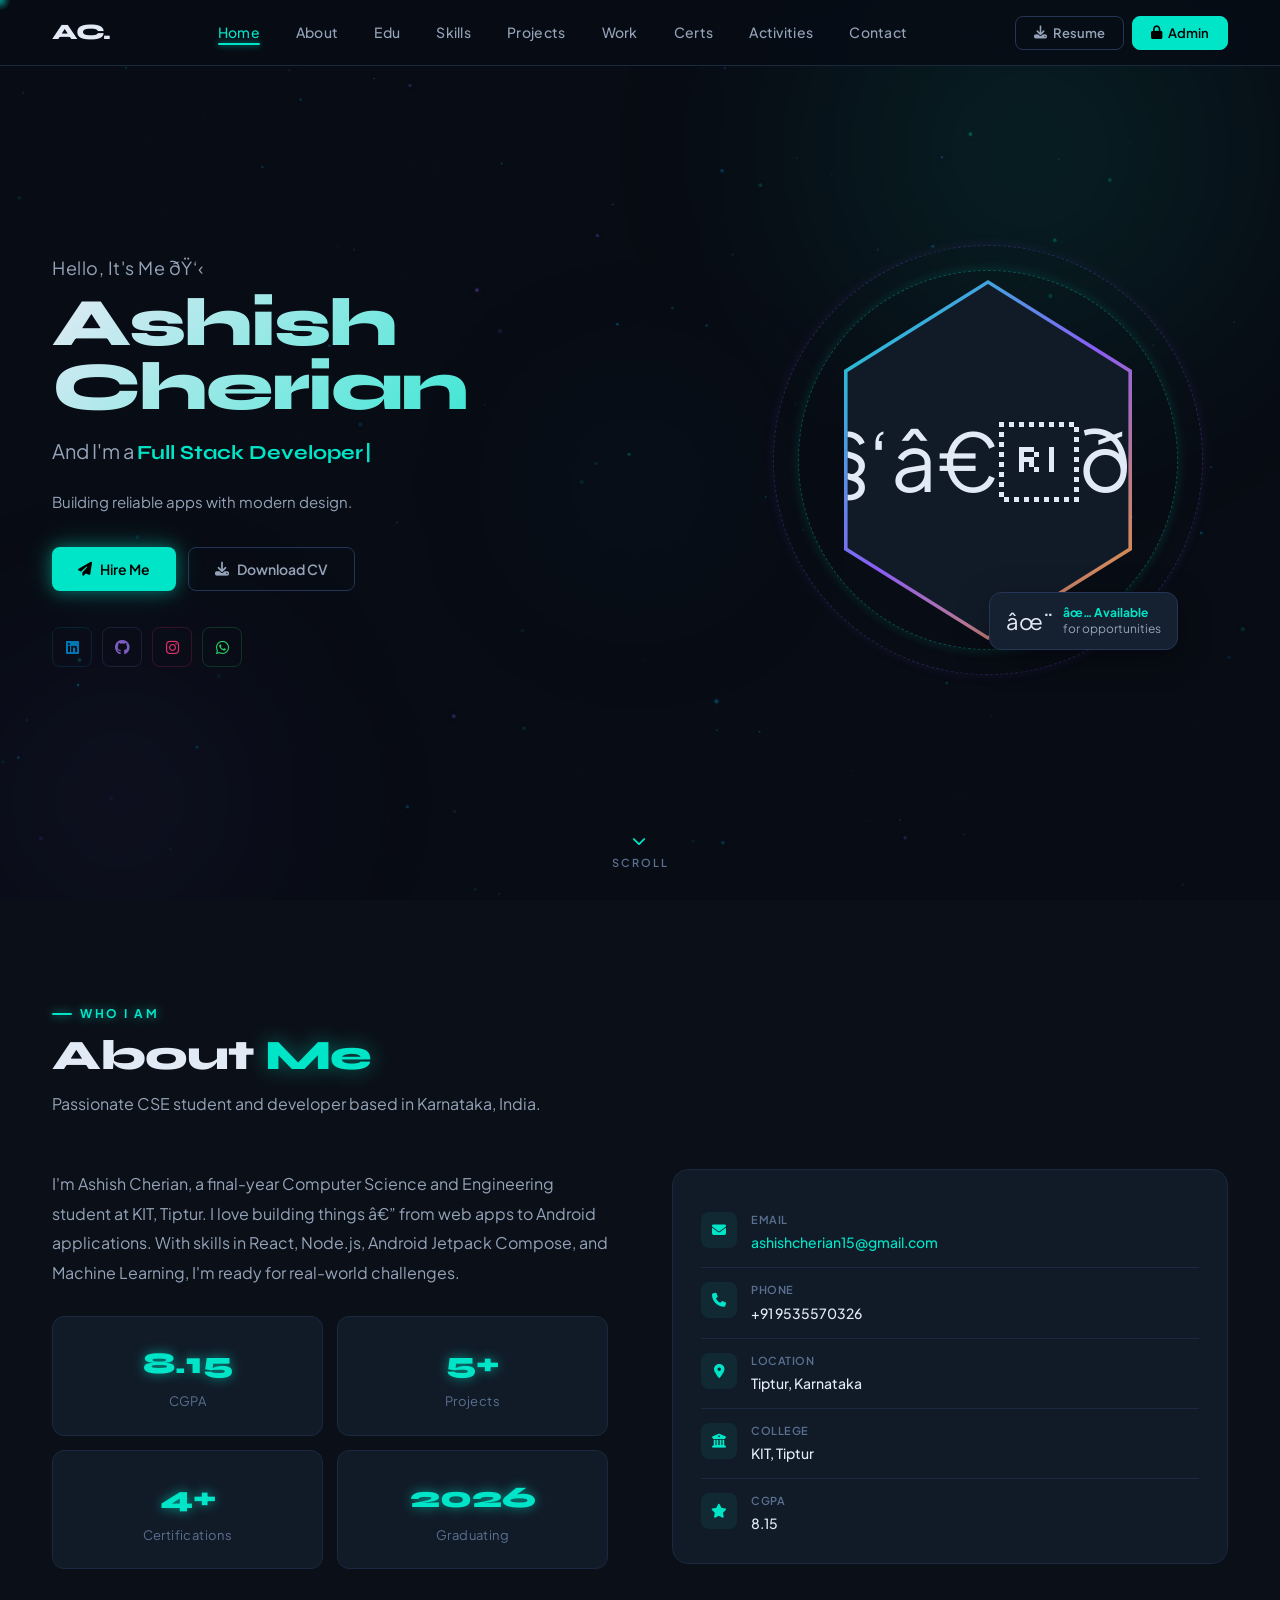
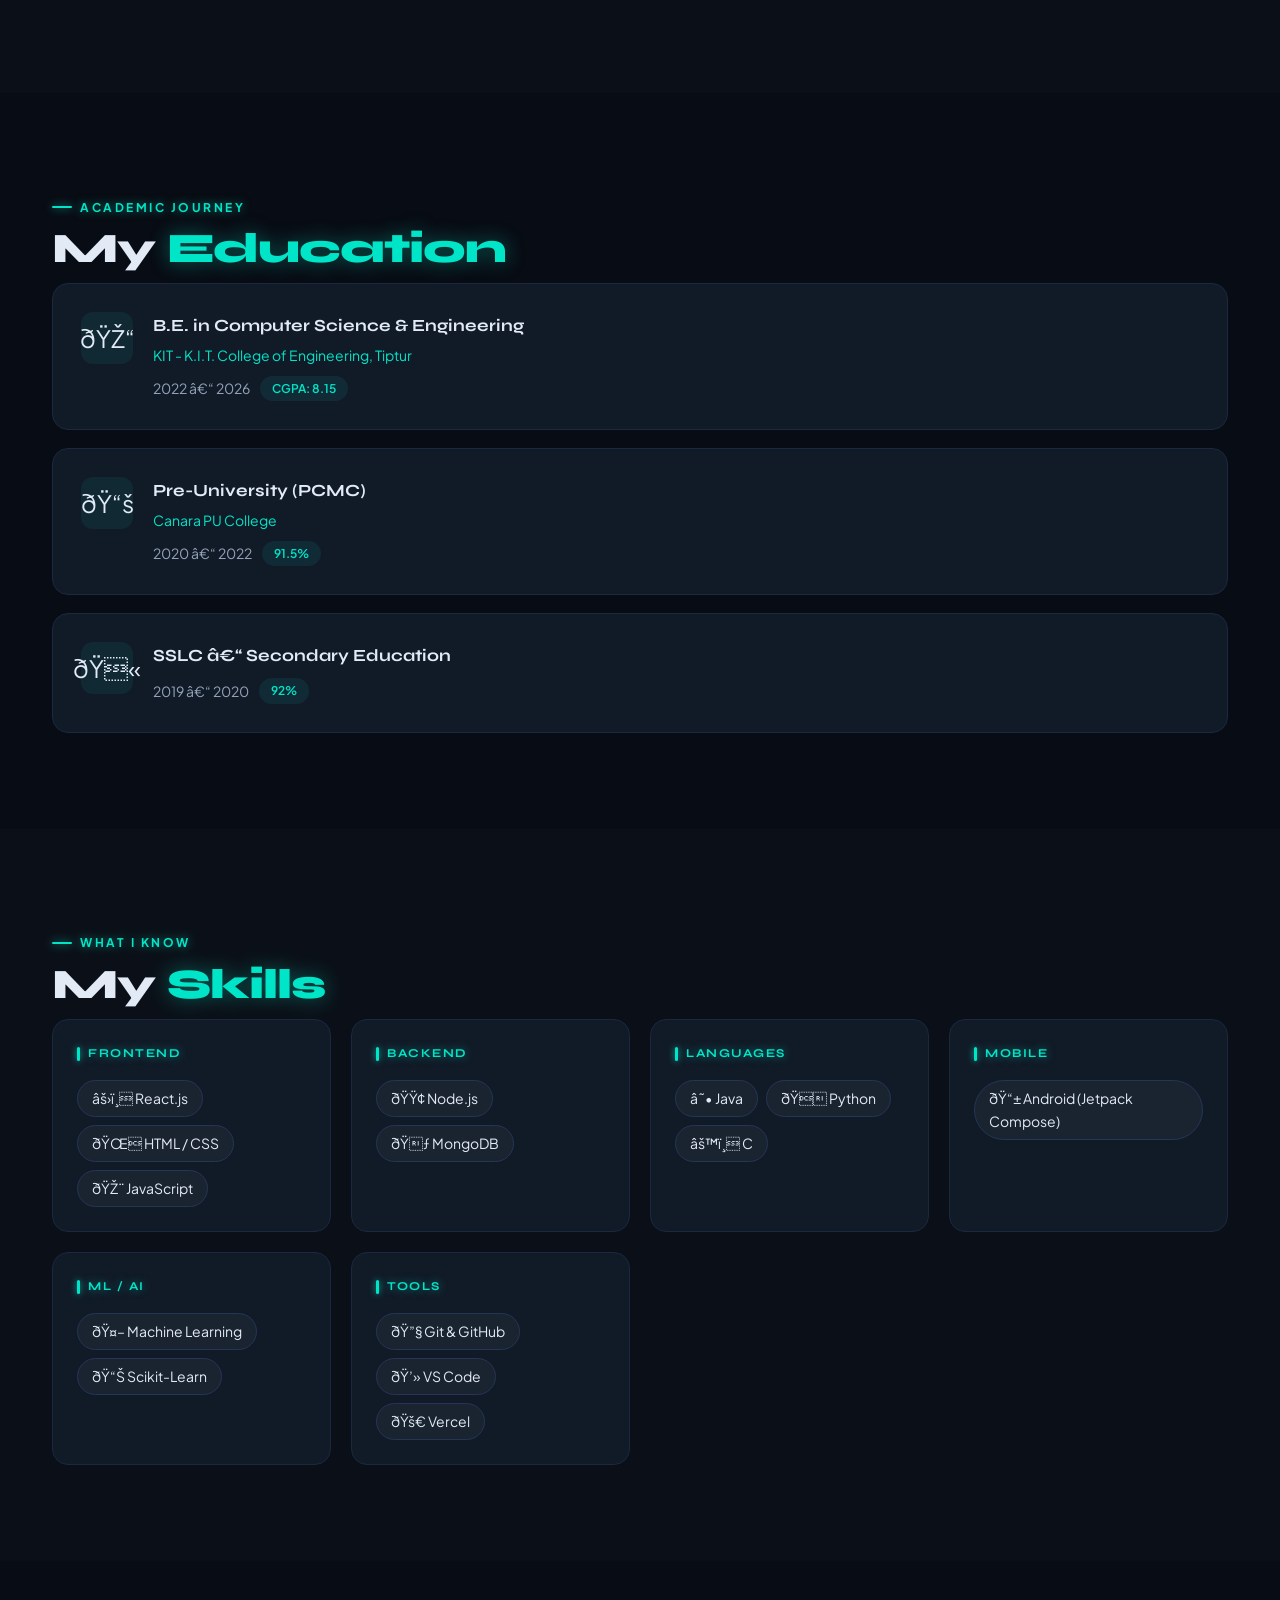
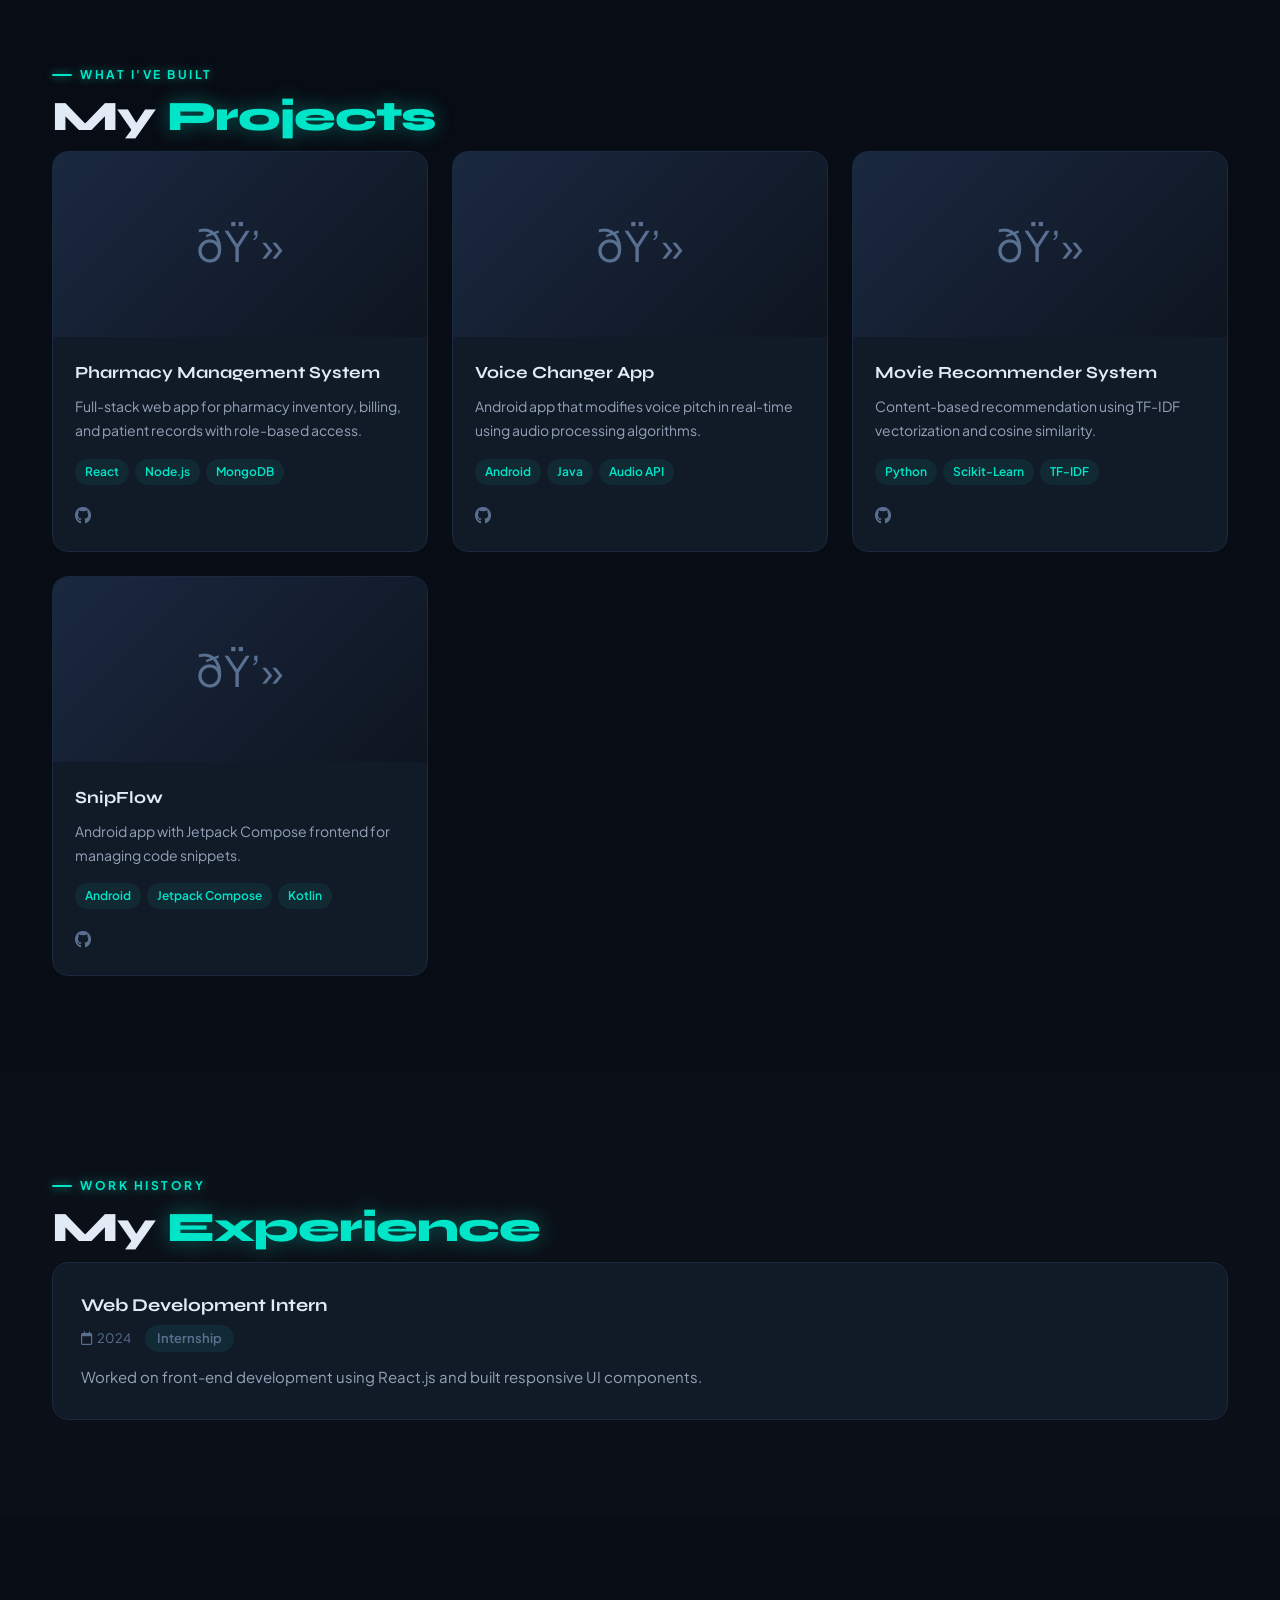
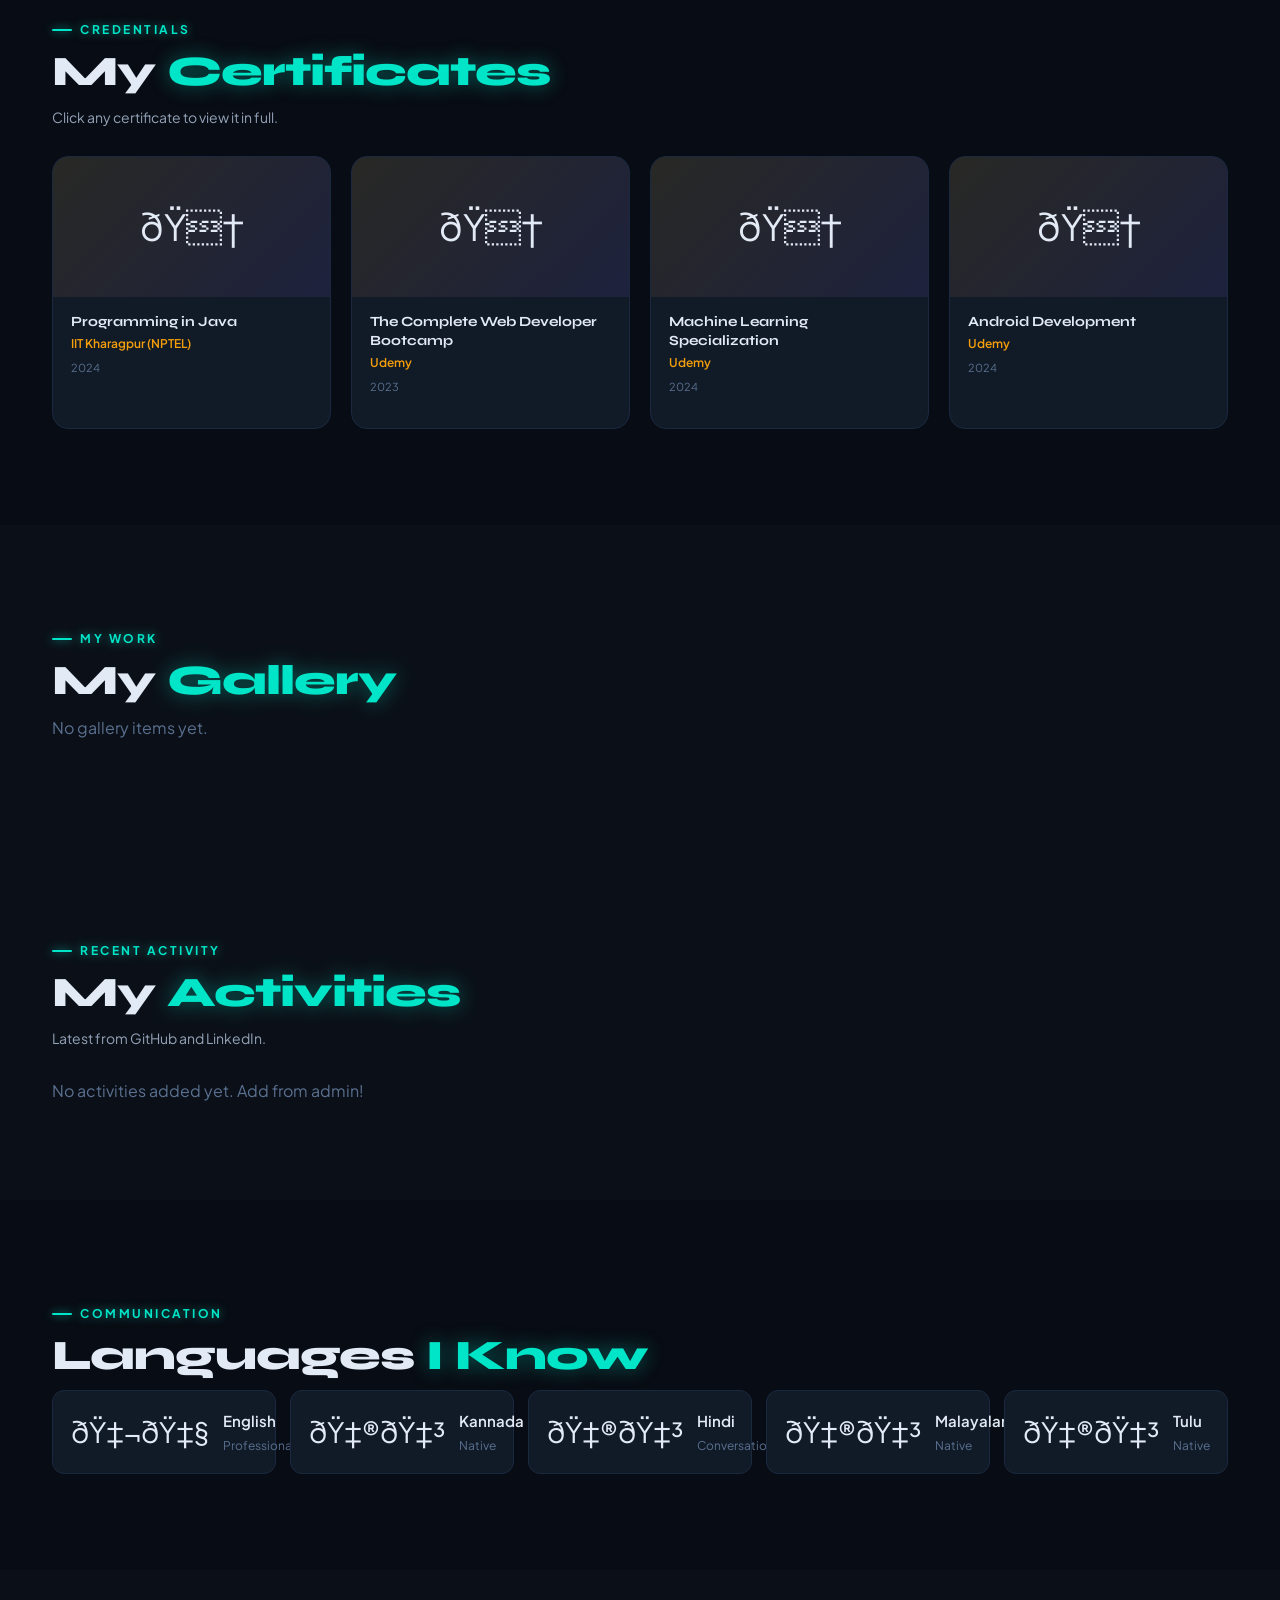
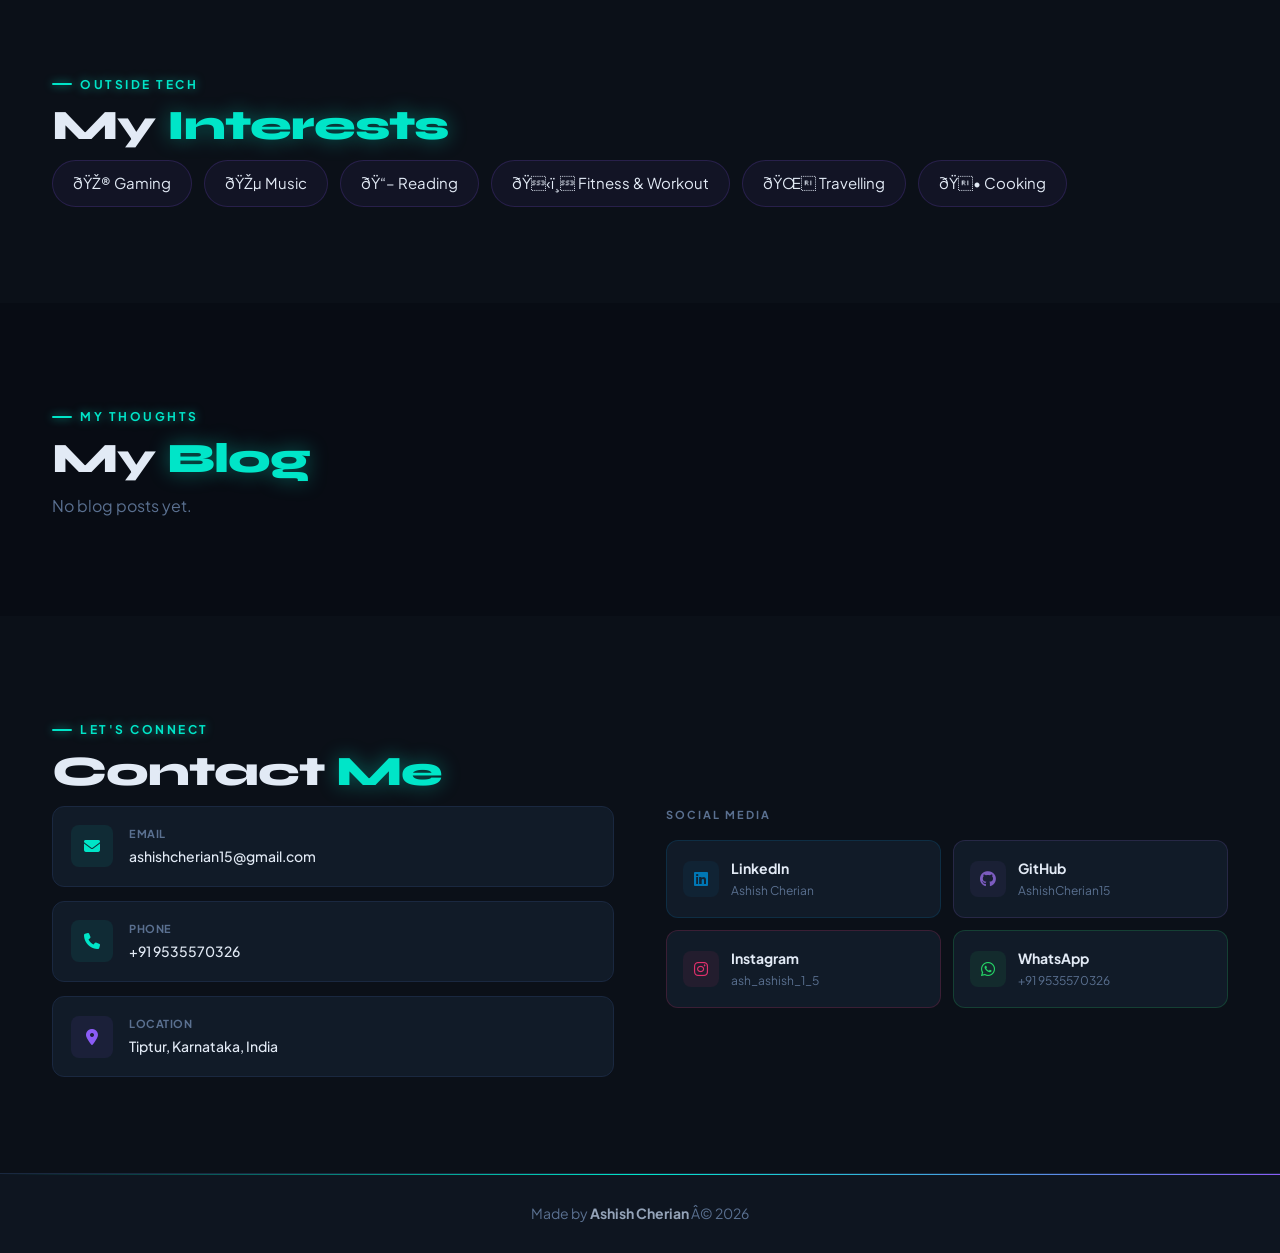
==== index.html @ aa202d2c "Phase 5: SEO meta tags, favicon, preconnect, animation fix, email fix, HTML tail cleanup" ====
﻿<!DOCTYPE html>
<html lang="en">
<head>
<meta charset="UTF-8">
<meta name="viewport" content="width=device-width, initial-scale=1.0">
<meta name="description" content="Ashish Cherian — Full Stack Developer &amp; CSE student at KIT Tiptur. Portfolio of projects in React, Node.js, Android and Machine Learning.">
<meta name="keywords" content="Ashish Cherian, Full Stack Developer, Android Developer, React, Node.js, Portfolio, KIT Tiptur">
<meta name="author" content="Ashish Cherian">
<meta name="robots" content="index, follow">
<meta property="og:type" content="website">
<meta property="og:title" content="Ashish Cherian | Full Stack Developer Portfolio">
<meta property="og:description" content="Full Stack Developer &amp; CSE student. Projects in React, Node.js, Android and Machine Learning.">
<meta name="twitter:card" content="summary">
<meta name="twitter:title" content="Ashish Cherian | Portfolio">
<meta name="twitter:description" content="Full Stack Developer &amp; CSE student. React, Node.js, Android and ML projects.">
<link rel="icon" href="data:image/svg+xml,%3Csvg xmlns='http://www.w3.org/2000/svg' viewBox='0 0 100 100'%3E%3Crect width='100' height='100' rx='12' fill='%23080c14'/%3E%3Ctext x='50' y='72' font-family='Arial' font-size='56' font-weight='bold' fill='%2300e5c8' text-anchor='middle'%3EAC%3C/text%3E%3C/svg%3E">
<title id="pageTitle">Ashish Cherian | Portfolio</title>
<link rel="preconnect" href="https://fonts.googleapis.com">
<link rel="preconnect" href="https://fonts.gstatic.com" crossorigin>
<link href="https://fonts.googleapis.com/css2?family=Syne:wght@400;500;600;700;800&family=Plus+Jakarta+Sans:ital,wght@0,300;0,400;0,500;0,600;1,400&display=swap" rel="stylesheet">
<link rel="stylesheet" href="https://cdnjs.cloudflare.com/ajax/libs/font-awesome/6.5.0/css/all.min.css">
<!-- Supabase SDK -->
<script src="https://cdn.jsdelivr.net/npm/@supabase/supabase-js@2"></script>
<script>
const _supa = supabase.createClient(
  'https://gbqlhekzznyjlgedqzfq.supabase.co',
  'sb_publishable_vDnEkPaRcIF7FZ1nW0l8Iw_L2k1vF0C'
);
const BUCKET = 'portfolio';
async function supaUpload(path, file){
  const { error } = await _supa.storage.from(BUCKET).upload(path, file, {upsert:true});
  if(error) throw new Error(error.message);
  const { data, error: signErr } = await _supa.storage.from(BUCKET).createSignedUrl(path, 60*60*24*365);
  if(signErr) throw new Error(signErr.message);
  return data.signedUrl;
}
</script>
<link rel="stylesheet" href="assets/css/styles.css">
</head>
<body>

<!-- NEON CANVAS -->
<canvas id="neonCanvas"></canvas>
<!-- CURSOR GLOW -->
<div id="cursorGlow"></div>

<!-- MAINTENANCE SCREEN -->
<div id="maintenanceScreen">
  <div class="maint-logo" id="maintLogo">AC.</div>
  <div class="maint-icon">âš™ï¸</div>
  <div class="maint-title">Under Maintenance</div>
  <p class="maint-msg" id="maintMsg">I'm currently updating my portfolio with new projects and improvements. I'll be back shortly!</p>
  <button class="nav-btn primary" onclick="showLogin()" style="margin: 8px 0 12px;"><i class="fas fa-lock"></i> Admin Login</button>
  <p class="maint-contact">Questions? <a href="mailto:ashishcherian15@gmail.com">ashishcherian15@gmail.com</a></p>
</div>

<!-- TOAST -->
<div id="toast"><i class="fas fa-check-circle" id="toastIco"></i><span id="toastTxt">Saved!</span></div>

<!-- LIGHTBOX -->
<div id="lightbox">
  <div class="lb-inner">
    <button class="lb-close" onclick="closeLB()"><i class="fas fa-times"></i></button>
    <img id="lightboxImg" src="" alt="">
    <video id="lightboxVideo" controls style="display:none"></video>
    <iframe id="lightboxPdf" src="" sandbox="allow-scripts allow-same-origin" style="display:none"></iframe>
  </div>
</div>

<!-- NAVBAR -->
<nav id="nav">
  <a class="nav-brand" href="#"><span id="navBrand">AC</span><span>.</span></a>
  <ul class="nav-links" id="navLinks"></ul>
  <div class="nav-actions">
    <button class="nav-btn" onclick="downloadResume()"><i class="fas fa-download"></i> <span>Resume</span></button>
    <button class="nav-btn primary" onclick="showLogin()"><i class="fas fa-lock"></i> <span>Admin</span></button>
    <div class="hamburger" id="hamburger" onclick="toggleMobileNav()">
      <span></span><span></span><span></span>
    </div>
  </div>
</nav>

<!-- â•â•â•â•â•â•â•â•â•â• PUBLIC VIEW â•â•â•â•â•â•â•â•â•â• -->
<div id="pubView">

<!-- HERO -->
<section id="hero">
  <div class="hero-bg-glow hbg1"></div>
  <div class="hero-bg-glow hbg2"></div>
  <div class="hero-bg-glow hbg3"></div>
  <div class="hero-inner">
    <div class="hero-left reveal">
      <p class="hero-greeting" id="heroGreeting">Hello, It's Me <span>ðŸ‘‹</span></p>
      <h1 class="hero-name" id="heroName">Ashish Cherian</h1>
      <p class="hero-role-line">And I'm a <strong id="heroRole" class="typing-cursor">Full Stack Developer</strong></p>
      <p class="hero-tagline" id="heroTagline">Building reliable apps with modern design. Passionate about clean code, great UI, and solving real-world problems.</p>
      <div class="hero-btns">
        <button class="btn btn-cyan" id="heroBtnPrimary" onclick="scrollTo2('contact')"><i class="fas fa-paper-plane"></i> Hire Me</button>
        <button class="btn btn-ghost" id="heroBtnSecondary" onclick="downloadResume()"><i class="fas fa-download"></i> Download CV</button>
      </div>
      <div class="hero-socials" id="heroSocials"></div>
    </div>
    <div class="hero-right reveal reveal-delay-2">
      <div class="hex-wrap">
        <div class="hex-ring2"></div>
        <div class="hex-ring1"></div>
        <div class="hex-outer">
          <div class="hex-inner" id="heroAv">
            <span class="hex-default">ðŸ§‘â€ðŸ’»</span>
          </div>
        </div>
        <button class="hex-edit-btn" id="hexEditBtn" onclick="document.getElementById('avInputHero').click()" title="Change profile photo">
          <i class="fas fa-camera"></i>
        </button>
        <div class="hex-badge">
          <span class="hex-badge-icon">âœ¨</span>
          <div class="hex-badge-text"><strong id="heroBadge">Available</strong><span>for opportunities</span></div>
        </div>
      </div>
    </div>
  </div>
  <div style="position:absolute;bottom:28px;left:50%;transform:translateX(-50%);display:flex;flex-direction:column;align-items:center;gap:6px;color:var(--text3);font-size:11px;letter-spacing:2px;font-weight:600;animation:bob 2s ease-in-out infinite">
    <i class="fas fa-chevron-down" style="color:var(--cyan);font-size:14px"></i>SCROLL
  </div>
</section>
<!-- ABOUT -->
<section id="about">
  <div class="wrap">
    <div class="sec-eyebrow">Who I Am</div>
    <h2 class="sec-title">About <em>Me</em></h2>
    <p class="sec-subtitle" id="aboutSub">Passionate CSE student and developer based in Karnataka, India.</p>
    <div class="about-grid reveal">
      <div>
        <p class="about-bio" id="aboutBio">I'm Ashish Cherian, a final-year Computer Science and Engineering student at KIT, Tiptur. I love building things â€” from web apps to Android applications â€” and I'm constantly learning new technologies.</p>
        <div class="about-stats">
          <div class="stat-box"><div class="stat-n" id="stCGPA">8.15</div><div class="stat-l">CGPA</div></div>
          <div class="stat-box"><div class="stat-n" id="stProj">5+</div><div class="stat-l">Projects</div></div>
          <div class="stat-box"><div class="stat-n" id="stCert">4+</div><div class="stat-l">Certifications</div></div>
          <div class="stat-box"><div class="stat-n" id="stYear">2026</div><div class="stat-l">Graduating</div></div>
        </div>
      </div>
      <div class="about-detail-card" id="aboutCard"></div>
    </div>
  </div>
</section>

<!-- EDUCATION -->
<section id="education">
  <div class="wrap reveal">
    <div class="sec-eyebrow">Academic Journey</div>
    <h2 class="sec-title">My <em>Education</em></h2>
    <div class="edu-list" id="eduList"></div>
  </div>
</section>

<!-- SKILLS -->
<section id="skills">
  <div class="wrap reveal">
    <div class="sec-eyebrow">What I Know</div>
    <h2 class="sec-title">My <em>Skills</em></h2>
    <div class="skills-grid" id="skillsGrid"></div>
  </div>
</section>

<!-- PROJECTS -->
<section id="projects">
  <div class="wrap reveal">
    <div class="sec-eyebrow">What I've Built</div>
    <h2 class="sec-title">My <em>Projects</em></h2>
    <div class="proj-grid" id="projGrid"></div>
  </div>
</section>

<!-- EXPERIENCE -->
<section id="experience">
  <div class="wrap reveal">
    <div class="sec-eyebrow">Work History</div>
    <h2 class="sec-title">My <em>Experience</em></h2>
    <div class="exp-list" id="expList"></div>
  </div>
</section>

<!-- CERTIFICATES â€” FIXED -->
<section id="certificates">
  <div class="wrap reveal">
    <div class="sec-eyebrow">Credentials</div>
    <h2 class="sec-title">My <em>Certificates</em></h2>
    <p class="sec-hint">Click any certificate to view it in full.</p>
    <div class="cert-grid" id="certGrid"></div>
  </div>
</section>

<!-- GALLERY -->
<section id="gallery">
  <div class="wrap reveal">
    <div class="sec-eyebrow">My Work</div>
    <h2 class="sec-title">My <em>Gallery</em></h2>
    <div class="gallery-grid" id="galGrid"></div>
  </div>
</section>

<!-- ACTIVITIES â€” FIXED -->
<section id="activities">
  <div class="wrap reveal">
    <div class="sec-eyebrow">Recent Activity</div>
    <h2 class="sec-title">My <em>Activities</em></h2>
    <p class="sec-hint">Latest from GitHub and LinkedIn.</p>
    <div id="ghContribWrap" class="gh-contrib-wrap" style="display:none">
      <div class="gh-contrib-title"><i class="fab fa-github" style="color:var(--purple)"></i> GitHub Contribution Graph</div>
      <img id="ghContribImg" src="" alt="GitHub contributions" style="width:100%;border-radius:8px">
    </div>
    <div class="act-grid" id="actGrid"></div>
  </div>
</section>

<!-- LANGUAGES -->
<section id="languages">
  <div class="wrap reveal">
    <div class="sec-eyebrow">Communication</div>
    <h2 class="sec-title">Languages <em>I Know</em></h2>
    <div class="lang-grid" id="langGrid"></div>
  </div>
</section>

<!-- HOBBIES -->
<section id="hobbies" style="background:var(--bg2)">
  <div class="wrap reveal">
    <div class="sec-eyebrow">Outside Tech</div>
    <h2 class="sec-title">My <em>Interests</em></h2>
    <div class="hobby-wrap" id="hobbyWrap"></div>
  </div>
</section>

<!-- BLOG -->
<section id="blog">
  <div class="wrap reveal">
    <div class="sec-eyebrow">My Thoughts</div>
    <h2 class="sec-title">My <em>Blog</em></h2>
    <div class="blog-grid" id="blogGrid"></div>
  </div>
</section>

<!-- CONTACT -->
<section id="contact" style="background:var(--bg2)">
  <div class="wrap reveal">
    <div class="sec-eyebrow">Let's Connect</div>
    <h2 class="sec-title">Contact <em>Me</em></h2>
    <div class="contact-grid">
      <div class="contact-cards" id="contactCards"></div>
      <div>
        <p style="color:var(--text3);font-size:11px;font-weight:700;letter-spacing:2px;text-transform:uppercase;margin-bottom:16px">SOCIAL MEDIA</p>
        <div class="soc-grid" id="socGrid"></div>
      </div>
    </div>
  </div>
</section>

<footer>
  <div class="foot-inner">
    <p class="foot-text">Made by <strong>Ashish Cherian</strong> Â© 2026</p>
  </div>
</footer>
</div><!-- /pubView -->

<!-- â•â•â•â•â•â•â•â•â•â• LOGIN â•â•â•â•â•â•â•â•â•â• -->
<div id="loginScreen">
  <div class="login-box">
    <div class="login-logo">ðŸ” Admin Login</div>
    <p class="login-sub">Enter your admin credentials</p>
    <input class="lf" type="email" id="lEmail" placeholder="your@email.com" autocomplete="new-password">
    <input class="lf" type="password" id="lPass" placeholder="Password" autocomplete="new-password">
    <button class="login-btn" id="loginBtn" onclick="doLogin()"><i class="fas fa-sign-in-alt"></i> Sign In</button>
    <button class="login-cancel" onclick="hideLogin()"><i class="fas fa-arrow-left"></i> Back to Portfolio</button>
    <p class="login-err" id="loginErr">âŒ Wrong credentials. Please try again.</p>
  </div>
</div>

<!-- â•â•â•â•â•â•â•â•â•â• ADMIN PANEL â•â•â•â•â•â•â•â•â•â• -->
<div id="adminPanel">
  <div class="adm-topbar">
    <div class="adm-brand">âš™ï¸ Admin Dashboard</div>
    <div class="adm-tbbtns">
      <div class="sync-indicator" id="syncInd"><div class="sync-dot" id="syncDot"></div><span id="syncTxt">Not synced</span></div>
      <button class="adm-btn sync-gh" onclick="syncGH()"><i class="fas fa-cloud-upload-alt"></i> <span>Sync GitHub</span></button>
      <button class="adm-btn preview" onclick="goPreview()"><i class="fas fa-eye"></i> <span>Preview</span></button>
      <button class="adm-btn logout" onclick="doLogout()"><i class="fas fa-sign-out-alt"></i> <span>Logout</span></button>
    </div>
  </div>
  <div class="adm-layout">
    <div class="adm-sidebar" id="admSidebar">
      <div class="sb-grp">
        <div class="sb-grp-label">Profile</div>
        <button class="sb-link active" onclick="showTab('profile',this)"><i class="fas fa-user"></i> Profile</button>
      </div>
      <div class="sb-grp">
        <div class="sb-grp-label">Content</div>
        <button class="sb-link" onclick="showTab('education',this)"><i class="fas fa-graduation-cap"></i> Education</button>
        <button class="sb-link" onclick="showTab('skills',this)"><i class="fas fa-code"></i> Skills</button>
        <button class="sb-link" onclick="showTab('projects',this)"><i class="fas fa-rocket"></i> Projects</button>
        <button class="sb-link" onclick="showTab('experience',this)"><i class="fas fa-briefcase"></i> Experience</button>
        <button class="sb-link" onclick="showTab('certificates',this)"><i class="fas fa-certificate"></i> Certificates</button>
        <button class="sb-link" onclick="showTab('gallery',this)"><i class="fas fa-images"></i> Gallery</button>
        <button class="sb-link" onclick="showTab('activities',this)"><i class="fas fa-bolt"></i> Activities</button>
        <button class="sb-link" onclick="showTab('languages',this)"><i class="fas fa-language"></i> Languages</button>
        <button class="sb-link" onclick="showTab('hobbies',this)"><i class="fas fa-heart"></i> Hobbies</button>
        <button class="sb-link" onclick="showTab('blog',this)"><i class="fas fa-pen"></i> Blog</button>
        <button class="sb-link" onclick="showTab('contact',this)"><i class="fas fa-address-book"></i> Contact</button>
        <button class="sb-link" onclick="showTab('social',this)"><i class="fas fa-share-alt"></i> Social</button>
      </div>
      <div class="sb-grp">
        <div class="sb-grp-label">Settings</div>
        <button class="sb-link" onclick="showTab('visibility',this)"><i class="fas fa-eye-slash"></i> Visibility</button>
        <button class="sb-link" onclick="showTab('resume',this)"><i class="fas fa-file-pdf"></i> Resume</button>
        <button class="sb-link" onclick="showTab('security',this)"><i class="fas fa-shield-alt"></i> Security</button>
        <button class="sb-link" onclick="showTab('maintenance',this)"><i class="fas fa-tools"></i> Maintenance</button>
        <button class="sb-link" onclick="showTab('github',this)"><i class="fab fa-github"></i> GitHub Sync</button>
      </div>
    </div>
    <div class="adm-main">

      <!-- â”€â”€ PROFILE â”€â”€ -->
      <div class="tab active" id="tab-profile">
        <div class="tab-hd">Profile & About</div>
        <div class="profile-grid">
          <div>
            <div class="av-admin-wrap" onclick="document.getElementById('avInput').click()" title="Click to change photo">
              <div class="av-admin-img" id="admAv"><span style="font-size:36px">ðŸ§‘â€ðŸ’»</span></div>
              <div class="av-admin-overlay"><i class="fas fa-camera"></i></div>
            </div>
            <input type="file" id="avInput" accept="image/*" style="display:none" onchange="uploadAv(this)">
            <p style="color:var(--text3);font-size:11px;margin-top:6px;text-align:center">Click to change photo</p>
          </div>
          <div>
            <div class="fr2">
              <div class="fg"><label class="fl">Full Name</label><input class="fi" id="pName" placeholder="Ashish Cherian"></div>
              <div class="fg"><label class="fl">Role / Title</label><input class="fi" id="pRole" placeholder="Full Stack Developer"></div>
            </div>
            <div class="fr2">
              <div class="fg"><label class="fl">CGPA</label><input class="fi" id="pCGPA"></div>
              <div class="fg"><label class="fl">Graduation Year</label><input class="fi" id="pYear"></div>
            </div>
          </div>
        </div>
        <div class="fg"><label class="fl">Tagline (short intro under name)</label><input class="fi" id="pTagline"></div>
        <div class="fg"><label class="fl">Hero Description</label><textarea class="ft" id="pDesc" rows="2"></textarea></div>

        <!-- â”€â”€ HERO SECTION EDITOR â”€â”€ -->
        <div style="background:var(--bg2);border:1px solid var(--bdr2);border-radius:var(--r2);padding:20px;margin-bottom:16px">
          <p style="font-family:var(--font-h);font-size:13px;font-weight:700;color:var(--cyan);letter-spacing:1.5px;text-transform:uppercase;margin-bottom:16px;display:flex;align-items:center;gap:8px"><i class="fas fa-home"></i> Hero Section Text</p>
          <div class="fg"><label class="fl">Greeting Line (e.g. Hello, It's Me ðŸ‘‹)</label><input class="fi" id="pGreeting" placeholder="Hello, It's Me ðŸ‘‹"></div>
          <div class="fg">
            <label class="fl">Typing Roles (comma separated â€” cycles automatically)</label>
            <input class="fi" id="pTypingRoles" placeholder="Full Stack Developer,Android Developer,ML Engineer">
            <p style="color:var(--text3);font-size:11px;margin-top:5px">ðŸ’¡ Each role animates as a typing effect. Separate with commas.</p>
          </div>
          <div class="fr2">
            <div class="fg"><label class="fl">Primary Button Text</label><input class="fi" id="pBtnPrimary" placeholder="Hire Me"></div>
            <div class="fg"><label class="fl">Secondary Button Text</label><input class="fi" id="pBtnSecondary" placeholder="Download CV"></div>
          </div>
        </div>
        <div class="fg"><label class="fl">About Bio (detailed)</label><textarea class="ft" id="pBio" rows="3"></textarea></div>
        <div class="fr2">
          <div class="fg"><label class="fl">Email</label><input class="fi" id="pEmail" type="email"></div>
          <div class="fg"><label class="fl">Phone</label><input class="fi" id="pPhone"></div>
        </div>
        <div class="fr2">
          <div class="fg"><label class="fl">Location</label><input class="fi" id="pLocation"></div>
          <div class="fg"><label class="fl">College / University</label><input class="fi" id="pCollege"></div>
        </div>
        <div class="fr2">
          <div class="fg"><label class="fl">Projects Count (e.g. 5+)</label><input class="fi" id="pProj"></div>
          <div class="fg"><label class="fl">Status Badge</label>
            <select class="fs" id="pStatus">
              <option value="Available">âœ… Available for Opportunities</option>
              <option value="Busy">ðŸ”´ Currently Busy</option>
              <option value="Open">ðŸŸ¡ Open to Networking</option>
            </select>
          </div>
        </div>
        <button class="btn-save" onclick="saveProfile()">ðŸ’¾ Save Profile</button>
        <button class="btn-save2" style="margin-left:10px" onclick="saveProfileAndApply()">âš¡ Save & Apply Live</button>
      </div>

      <!-- â”€â”€ EDUCATION â”€â”€ -->
      <div class="tab" id="tab-education">
        <div class="tab-hd">Education <button class="btn-add" onclick="openModal('education')"><i class="fas fa-plus"></i> Add</button></div>
        <div id="aEdu"></div>
      </div>

      <!-- â”€â”€ SKILLS â”€â”€ -->
      <div class="tab" id="tab-skills">
        <div class="tab-hd">Skills <button class="btn-add" onclick="openModal('skill')"><i class="fas fa-plus"></i> Add Skill</button></div>
        <div id="aSkills"></div>
      </div>

      <!-- â”€â”€ PROJECTS â”€â”€ -->
      <div class="tab" id="tab-projects">
        <div class="tab-hd">Projects <button class="btn-add" onclick="openModal('project')"><i class="fas fa-plus"></i> Add Project</button></div>
        <div id="aProjects"></div>
      </div>

      <!-- â”€â”€ EXPERIENCE â”€â”€ -->
      <div class="tab" id="tab-experience">
        <div class="tab-hd">Experience <button class="btn-add" onclick="openModal('experience')"><i class="fas fa-plus"></i> Add</button></div>
        <div id="aExp"></div>
      </div>

      <!-- â”€â”€ CERTIFICATES â”€â”€ -->
      <div class="tab" id="tab-certificates">
        <div class="tab-hd">Certificates <button class="btn-add" onclick="openModal('certificate')"><i class="fas fa-plus"></i> Add</button></div>
        <div id="aCerts"></div>
      </div>

      <!-- â”€â”€ GALLERY â”€â”€ -->
      <div class="tab" id="tab-gallery">
        <div class="tab-hd">Gallery <button class="btn-add" onclick="openModal('gallery')"><i class="fas fa-plus"></i> Add Item</button></div>
        <div id="aGallery"></div>
      </div>

      <!-- â”€â”€ ACTIVITIES â”€â”€ -->
      <div class="tab" id="tab-activities">
        <div class="tab-hd">Activities <button class="btn-add" onclick="openModal('activity')"><i class="fas fa-plus"></i> Add Activity</button></div>
        <div class="fg"><label class="fl">GitHub Username (for contribution graph)</label>
          <div style="display:flex;gap:10px"><input class="fi" id="ghUser2" placeholder="AshishCherian15"><button class="btn-save" style="white-space:nowrap" onclick="saveGHUser()">Save & Show</button></div>
        </div>
        <div id="aActs"></div>
      </div>

      <!-- â”€â”€ LANGUAGES â”€â”€ -->
      <div class="tab" id="tab-languages">
        <div class="tab-hd">Languages <button class="btn-add" onclick="openModal('language')"><i class="fas fa-plus"></i> Add</button></div>
        <div id="aLangs"></div>
      </div>

      <!-- â”€â”€ HOBBIES â”€â”€ -->
      <div class="tab" id="tab-hobbies">
        <div class="tab-hd">Hobbies <button class="btn-add" onclick="openModal('hobby')"><i class="fas fa-plus"></i> Add</button></div>
        <div id="aHobbies"></div>
      </div>

      <!-- â”€â”€ BLOG â”€â”€ -->
      <div class="tab" id="tab-blog">
        <div class="tab-hd">Blog Posts <button class="btn-add" onclick="openModal('blog')"><i class="fas fa-plus"></i> Add Post</button></div>
        <div id="aBlog"></div>
      </div>

      <!-- â”€â”€ CONTACT â”€â”€ -->
      <div class="tab" id="tab-contact">
        <div class="tab-hd">Contact Info</div>
        <div class="fg"><label class="fl">Email</label><input class="fi" id="cEmail" type="email"></div>
        <div class="fg"><label class="fl">Phone</label><input class="fi" id="cPhone"></div>
        <div class="fg"><label class="fl">Location</label><input class="fi" id="cLoc"></div>
        <div class="fg"><label class="fl">Website (optional)</label><input class="fi" id="cWeb" placeholder="https://..."></div>
        <button class="btn-save" onclick="saveContact()">ðŸ’¾ Save</button>
      </div>

      <!-- â”€â”€ SOCIAL â”€â”€ -->
      <div class="tab" id="tab-social">
        <div class="tab-hd">Social Media <button class="btn-add" onclick="openModal('social')"><i class="fas fa-plus"></i> Add</button></div>
        <div id="aSocial"></div>
      </div>

      <!-- â”€â”€ VISIBILITY â”€â”€ -->
      <div class="tab" id="tab-visibility">
        <div class="tab-hd">Section Visibility</div>
        <p style="color:var(--text2);margin-bottom:20px;font-size:15px">Toggle sections on/off in the public view.</p>
        <div class="vis-list" id="visGrid"></div>
      </div>

      <!-- â”€â”€ RESUME â”€â”€ -->
      <div class="tab" id="tab-resume">
        <div class="tab-hd">Resume / CV</div>
        <p style="color:var(--text2);margin-bottom:16px;font-size:15px">Upload your resume. Visitors can download it via the Resume button.</p>
        <div class="drop-zone" id="resumeDropZone">
          <input type="file" id="resumeInput" accept=".pdf,.doc,.docx,image/*" onchange="uploadResume(this)">
          <div class="drop-ico"><i class="fas fa-file-pdf"></i></div>
          <div class="drop-txt">Drag & drop or click to upload<small>PDF, DOC, DOCX, or Image</small></div>
        </div>
        <div class="upload-err" id="resumeErr">âŒ Upload failed. Please try again.</div>
        <img id="resumeImgPrev" class="upload-preview" alt="Resume Preview">
        <iframe id="resumePdfPrev" class="upload-pdf-preview" sandbox="allow-scripts allow-same-origin" src=""></iframe>
        <div id="resumeStatus" style="margin-top:10px;color:var(--cyan);font-size:14px;"></div>
        <div class="fg" style="margin-top:20px">
          <label class="fl">Or paste a URL (Google Drive, etc.)</label>
          <div style="display:flex;gap:10px;flex-wrap:wrap">
            <input class="fi" id="resumeUrl" placeholder="https://drive.google.com/...">
            <button class="btn-save" onclick="saveResumeUrl()">Save URL</button>
          </div>
        </div>
        <p id="resumeLastUpdated" style="color:var(--text3);font-size:13px;margin-top:10px"></p>
      </div>

      <!-- â”€â”€ SECURITY â”€â”€ -->
      <div class="tab" id="tab-security">
        <div class="tab-hd">Security & Password</div>
        <div style="background:var(--card);border:1px solid var(--bdr);border-radius:var(--r);padding:24px;margin-bottom:20px">
          <p style="font-family:var(--font-h);font-size:16px;font-weight:700;margin-bottom:4px">Change Password</p>
          <p style="color:var(--text2);font-size:14px;margin-bottom:20px">Update your Firebase admin password. You must have logged in recently.</p>
          <div class="fg"><label class="fl">New Password</label><input class="fi" type="password" id="newPass" placeholder="Enter new password"></div>
          <div class="fg"><label class="fl">Confirm New Password</label><input class="fi" type="password" id="confPass" placeholder="Confirm new password"></div>
          <button class="btn-save" onclick="changePassword()">ðŸ” Change Password</button>
          <div id="passMsg" style="margin-top:10px;font-size:14px;display:none"></div>
        </div>
        <div style="background:var(--card);border:1px solid var(--bdr);border-radius:var(--r);padding:24px">
          <p style="font-family:var(--font-h);font-size:16px;font-weight:700;margin-bottom:4px">Logged in as</p>
          <p id="secEmail" style="color:var(--cyan);font-size:15px;margin-top:6px">â€”</p>
          <p style="color:var(--text3);font-size:13px;margin-top:6px">To change your email, update it directly in Supabase Dashboard â†’ Authentication â†’ Users.</p>
        </div>
      </div>

      <!-- â”€â”€ MAINTENANCE â”€â”€ -->
      <div class="tab" id="tab-maintenance">
        <div class="tab-hd">Maintenance Mode</div>
        <div style="background:var(--card);border:1px solid var(--bdr);border-radius:var(--r);padding:24px;margin-bottom:20px">
          <div style="display:flex;align-items:center;justify-content:space-between;margin-bottom:16px">
            <div>
              <p style="font-weight:700;font-size:16px">Enable Maintenance Mode</p>
              <p style="color:var(--text2);font-size:13px;margin-top:3px">Show maintenance page instead of portfolio.</p>
            </div>
            <label class="toggle"><input type="checkbox" id="maintToggle" onchange="toggleMaint(this.checked)"><span class="toggle-slider"></span></label>
          </div>
          <div class="fg"><label class="fl">Maintenance Message</label><textarea class="ft" id="maintMsgInput" rows="3" placeholder="I'm updating my portfolio. Back soon!"></textarea></div>
          <div class="fg"><label class="fl">Display Name / Logo Text</label><input class="fi" id="maintLogoInput" placeholder="AC."></div>
          <button class="btn-save" onclick="saveMaintSettings()">ðŸ’¾ Save Settings</button>
          <p style="color:var(--red);font-size:13px;margin-top:10px">âš ï¸ When enabled, visitors will see the maintenance page. You can still access admin by going to the URL directly.</p>
        </div>
      </div>

      <!-- â”€â”€ GITHUB SYNC â”€â”€ -->
      <div class="tab" id="tab-github">
        <div class="tab-hd">GitHub + Vercel Sync</div>
        <div style="background:var(--card);border:1px solid var(--bdr);border-radius:var(--r);padding:24px;margin-bottom:20px">
          <p style="font-family:var(--font-h);font-size:16px;font-weight:700;margin-bottom:8px">Setup Instructions</p>
          <div style="color:var(--text2);font-size:14px;line-height:1.8">
            <p><strong style="color:var(--cyan)">Step 1:</strong> Create a GitHub Personal Access Token at <code style="background:rgba(0,229,200,.08);color:var(--cyan);padding:2px 6px;border-radius:4px">github.com/settings/tokens</code> â†’ Classic â†’ check <code style="background:rgba(0,229,200,.08);color:var(--cyan);padding:2px 6px;border-radius:4px">repo</code></p>
            <p><strong style="color:var(--cyan)">Step 2:</strong> Create a private GitHub repo and push this HTML file as <code style="background:rgba(0,229,200,.08);color:var(--cyan);padding:2px 6px;border-radius:4px">index.html</code></p>
            <p><strong style="color:var(--cyan)">Step 3:</strong> Connect your repo to Vercel â€” it auto-deploys on every push.</p>
            <p><strong style="color:var(--cyan)">Step 4:</strong> Fill the fields below and click Sync to push your data to GitHub.</p>
          </div>
        </div>
        <div class="fr2">
          <div class="fg"><label class="fl">GitHub Username</label><input class="fi" id="ghUser" placeholder="AshishCherian15"></div>
          <div class="fg"><label class="fl">Repository Name</label><input class="fi" id="ghRepo" placeholder="ashish-portfolio"></div>
        </div>
        <div class="fg"><label class="fl">Personal Access Token</label><input class="fi" id="ghToken" type="password" placeholder="ghp_xxxxxxxxxxxxxxxx"></div>
        <div class="fg"><label class="fl">Branch</label><input class="fi" id="ghBranch" placeholder="main" value="main"></div>
        <div style="display:flex;gap:10px;flex-wrap:wrap">
          <button class="btn-save" onclick="saveGHConfig()">ðŸ’¾ Save Config</button>
          <button class="btn-save2" onclick="syncGH()"><i class="fas fa-cloud-upload-alt"></i> Push to GitHub Now</button>
        </div>
        <div id="ghConfigStatus" style="margin-top:10px;color:var(--text3);font-size:13px"></div>
      </div>

    </div><!-- /adm-main -->
  </div><!-- /adm-layout -->
</div><!-- /adminPanel -->

<!-- MODAL -->
<div id="modal">
  <div class="modal-box">
    <div class="modal-hd" id="modalHd">Add <button class="modal-close-btn" onclick="closeModal()">âœ•</button></div>
    <div id="modalBody"></div>
  </div>
</div>

<!-- Hidden avatar input accessible from hero and admin -->
<input type="file" id="avInputHero" accept="image/*" style="display:none" onchange="uploadAv(this)">

<script src="assets/js/app.js" defer></script>
</body>
</html>
---- assets/css/styles.css ----
﻿
/* â•â•â•â•â•â•â•â•â•â•â•â•â•â•â•â•â•â•â•â•â•â•â•â•â•â•â•â•â•â•â•â•â•â•â•â•â•â•â•â•â•â•â•
   ROOT & RESET
â•â•â•â•â•â•â•â•â•â•â•â•â•â•â•â•â•â•â•â•â•â•â•â•â•â•â•â•â•â•â•â•â•â•â•â•â•â•â•â•â•â•â• */
:root {
  --bg: #080c14;
  --bg2: #0b1018;
  --surf: #0e1520;
  --card: #111b28;
  --card2: #152030;
  --bdr: #1a2840;
  --bdr2: #243555;

  --cyan: #00e5c8;
  --cyan2: #00c4ac;
  --purple: #8b5cf6;
  --purple2: #7c3aed;
  --yellow: #f59e0b;
  --yellow2: #d97706;
  --pink: #ec4899;
  --green: #10b981;
  --red: #ef4444;

  --text: #e2eaf5;
  --text2: #94a3b8;
  --text3: #5a7090;

  --font-h: 'Syne', sans-serif;
  --font-b: 'Plus Jakarta Sans', sans-serif;
  --r: 16px; --r2: 12px; --r3: 8px; --r4: 6px;
  --shadow: 0 8px 32px rgba(0,0,0,.35);
  --shadow2: 0 2px 12px rgba(0,0,0,.25);
}

*, *::before, *::after { margin: 0; padding: 0; box-sizing: border-box; }
html { scroll-behavior: smooth; scroll-padding-top: 68px; font-size: 16px; }
body { background: var(--bg); color: var(--text); font-family: var(--font-b); overflow-x: hidden; line-height: 1.65; }
::selection { background: rgba(0,229,200,.2); color: var(--cyan); }
::-webkit-scrollbar { width: 5px; }
::-webkit-scrollbar-track { background: var(--bg); }
::-webkit-scrollbar-thumb { background: var(--cyan); border-radius: 5px; }
img, video { max-width: 100%; display: block; }
a { text-decoration: none; color: inherit; }
button { font-family: var(--font-b); cursor: pointer; }

.media-frame {
  position: relative;
  width: 100%;
  height: 100%;
  overflow: hidden;
  background: linear-gradient(135deg,var(--bdr),var(--surf));
}
.media-frame img,
.media-frame video {
  width: 100%;
  height: 100%;
  object-fit: cover;
}
.media-fallback {
  position: absolute;
  inset: 0;
  display: flex;
  flex-direction: column;
  align-items: center;
  justify-content: center;
  gap: 6px;
  color: var(--text2);
  background: linear-gradient(135deg, rgba(245,158,11,.08), rgba(139,92,246,.08));
}
.media-fallback span { font-size: 30px; line-height: 1; }
.media-fallback small { font-size: 12px; letter-spacing: .2px; }

/* â•â•â•â•â•â•â•â•â•â•â•â•â•â•â•â•â•â•â•â•â•â•â•â•â•â•â•â•â•â•â•â•â•â•â•â•â•â•â•â•â•â•â•
   MAINTENANCE MODE
â•â•â•â•â•â•â•â•â•â•â•â•â•â•â•â•â•â•â•â•â•â•â•â•â•â•â•â•â•â•â•â•â•â•â•â•â•â•â•â•â•â•â• */
#maintenanceScreen {
  position: fixed; inset: 0; z-index: 99999;
  background: var(--bg);
  display: none; flex-direction: column;
  align-items: center; justify-content: center;
  text-align: center; padding: 40px;
}
#maintenanceScreen.active { display: flex; }
.maint-logo { font-family: var(--font-h); font-size: 32px; font-weight: 800; color: var(--cyan); margin-bottom: 32px; }
.maint-icon { font-size: 64px; margin-bottom: 24px; animation: spin 4s linear infinite; }
@keyframes spin { 0%{transform:rotate(0deg);}100%{transform:rotate(360deg);} }
.maint-title { font-family: var(--font-h); font-size: 36px; font-weight: 800; margin-bottom: 12px; }
.maint-msg { color: var(--text2); font-size: 16px; max-width: 480px; line-height: 1.7; margin-bottom: 28px; }
.maint-contact { color: var(--text3); font-size: 14px; }
.maint-contact a { color: var(--cyan); }

/* â•â•â•â•â•â•â•â•â•â•â•â•â•â•â•â•â•â•â•â•â•â•â•â•â•â•â•â•â•â•â•â•â•â•â•â•â•â•â•â•â•â•â•
   NAVBAR
â•â•â•â•â•â•â•â•â•â•â•â•â•â•â•â•â•â•â•â•â•â•â•â•â•â•â•â•â•â•â•â•â•â•â•â•â•â•â•â•â•â•â• */
#nav {
  position: fixed; top: 0; left: 0; right: 0; z-index: 800;
  height: 66px; padding: 0 52px;
  display: flex; align-items: center; justify-content: space-between;
  backdrop-filter: blur(24px) saturate(1.5);
  background: rgba(8,12,20,.85);
  border-bottom: 1px solid var(--bdr);
  transition: all .3s;
}
#nav.nav-scrolled {
  background: rgba(8,12,20,.94);
  box-shadow: 0 8px 22px rgba(0,0,0,.25);
}
.nav-brand { font-family: var(--font-h); font-size: 22px; font-weight: 800; color: var(--cyan); letter-spacing: -1px; }
.nav-brand span { color: var(--text); }
.nav-links { display: flex; gap: 36px; list-style: none; }
.nav-links a { color: var(--text2); font-size: 14px; font-weight: 500; letter-spacing: .3px; transition: color .2s; position: relative; padding-bottom: 2px; }
.nav-links a::after { content:''; position:absolute; bottom:-2px; left:0; width:0; height:2px; background:var(--cyan); border-radius:2px; transition:.3s; }
.nav-links a:hover, .nav-links a.active { color: var(--cyan); }
.nav-links a:hover::after, .nav-links a.active::after { width:100%; }
.nav-actions { display: flex; gap: 8px; align-items: center; }
.nav-btn {
  display: inline-flex; align-items: center; gap: 6px;
  padding: 8px 18px; border-radius: var(--r3);
  font-size: 13px; font-weight: 600; transition: all .25s;
  border: 1px solid var(--bdr2); background: transparent; color: var(--text2);
}
.nav-btn:hover { border-color: var(--cyan); color: var(--cyan); }
.nav-btn.primary { background: var(--cyan); color: #000; border-color: var(--cyan); }
.nav-btn.primary:hover { opacity: .88; transform: translateY(-1px); box-shadow: 0 6px 20px rgba(0,229,200,.25); }
.hamburger { display: none; flex-direction: column; gap: 5px; cursor: pointer; padding: 4px; }
.hamburger span { display: block; width: 22px; height: 2px; background: var(--text2); border-radius: 2px; transition: .3s; }

/* â•â•â•â•â•â•â•â•â•â•â•â•â•â•â•â•â•â•â•â•â•â•â•â•â•â•â•â•â•â•â•â•â•â•â•â•â•â•â•â•â•â•â•
   HERO â€” SPLIT LAYOUT
â•â•â•â•â•â•â•â•â•â•â•â•â•â•â•â•â•â•â•â•â•â•â•â•â•â•â•â•â•â•â•â•â•â•â•â•â•â•â•â•â•â•â• */
#hero {
  min-height: 100vh; padding: 80px 52px 60px;
  display: flex; align-items: center;
  position: relative; overflow: hidden;
}
.hero-bg-glow {
  position: absolute; pointer-events: none;
  border-radius: 50%; filter: blur(100px);
}
.hbg1 { width:600px;height:600px;background:rgba(0,229,200,.055);top:-150px;right:-50px;animation:hbg 12s ease-in-out infinite; }
.hbg2 { width:400px;height:400px;background:rgba(139,92,246,.04);bottom:-100px;left:-80px;animation:hbg 15s ease-in-out infinite reverse; }
.hbg3 { width:250px;height:250px;background:rgba(245,158,11,.03);top:40%;left:40%;animation:hbg 10s ease-in-out infinite 3s; }
@keyframes hbg { 0%,100%{transform:translate(0,0);}50%{transform:translate(20px,-20px);} }
.hero-inner { max-width: 1200px; margin: 0 auto; width:100%; display: grid; grid-template-columns: 1fr 480px; gap: 60px; align-items: center; position: relative; z-index: 1; }
.hero-left {}
.hero-greeting { color: var(--text2); font-size: 18px; font-weight: 400; margin-bottom: 8px; letter-spacing: .5px; }
.hero-greeting span { color: var(--cyan); }
.hero-name { font-family: var(--font-h); font-size: clamp(40px,5.5vw,68px); font-weight: 800; line-height: .95; margin-bottom: 14px; letter-spacing: -2px; }
.hero-role-line { font-size: 20px; font-weight: 400; color: var(--text2); margin-bottom: 20px; }
.hero-role-line strong { color: var(--cyan); font-weight: 700; font-family: var(--font-h); }
.hero-tagline { color: var(--text2); font-size: 15px; line-height: 1.75; max-width: 500px; margin-bottom: 32px; }
.hero-btns { display: flex; gap: 12px; flex-wrap: wrap; margin-bottom: 36px; }
.btn { display: inline-flex; align-items: center; gap: 8px; padding: 12px 26px; border-radius: var(--r3); font-size: 14px; font-weight: 600; transition: all .25s; border: none; }
.btn-cyan { background: var(--cyan); color: #000; }
.btn-cyan:hover { opacity:.88; transform:translateY(-2px); box-shadow: 0 10px 28px rgba(0,229,200,.3); }
.btn-ghost { background: transparent; border: 1px solid var(--bdr2); color: var(--text2); }
.btn-ghost:hover { border-color: var(--cyan); color: var(--cyan); transform: translateY(-2px); }
.hero-socials { display: flex; gap: 10px; flex-wrap: wrap; }
.hero-soc { width: 40px; height: 40px; border-radius: var(--r3); border: 1px solid var(--bdr2); display: flex; align-items: center; justify-content: center; color: var(--text2); font-size: 15px; transition: all .25s; }
.hero-soc:hover { transform: translateY(-3px); }

/* HEXAGON PROFILE */
.hero-right { display: flex; align-items: center; justify-content: center; }
.hex-wrap { position: relative; width: 380px; height: 400px; display: flex; align-items: center; justify-content: center; }
.hex-outer {
  position: relative; width: 320px; height: 360px;
  clip-path: polygon(50% 0%, 95% 25%, 95% 75%, 50% 100%, 5% 75%, 5% 25%);
  background: linear-gradient(135deg, var(--cyan) 0%, var(--purple) 50%, var(--yellow) 100%);
  padding: 4px;
  animation: hexFloat 6s ease-in-out infinite;
  filter: drop-shadow(0 0 40px rgba(0,229,200,.3)) drop-shadow(0 0 60px rgba(139,92,246,.15));
}
@keyframes hexFloat { 0%,100%{transform:translateY(0);}50%{transform:translateY(-12px);} }
.hex-inner {
  width: 100%; height: 100%;
  clip-path: polygon(50% 0%, 95% 25%, 95% 75%, 50% 100%, 5% 75%, 5% 25%);
  background: var(--card); overflow: hidden;
  display: flex; align-items: center; justify-content: center;
}
.hex-inner img { width: 100%; height: 100%; object-fit: cover; object-position: top center; }
.hex-default { font-size: 80px; }
.hex-ring1, .hex-ring2 {
  position: absolute; border-radius: 50%;
  border: 1px dashed rgba(0,229,200,.2);
  animation: ringRotate 20s linear infinite;
}
.hex-ring1 { width: 380px; height: 380px; animation-duration: 20s; }
.hex-ring2 { width: 430px; height: 430px; animation-duration: 30s; animation-direction: reverse; border-color: rgba(139,92,246,.15); }
@keyframes ringRotate { 0%{transform:rotate(0)}100%{transform:rotate(360deg)} }
.hex-badge {
  position: absolute; bottom: 10px; right: 0;
  background: var(--card2); border: 1px solid var(--bdr2);
  border-radius: var(--r2); padding: 10px 16px;
  display: flex; align-items: center; gap: 10px;
  box-shadow: var(--shadow);
}
.hex-badge-icon { font-size: 22px; }
.hex-badge-text { font-size: 12px; color: var(--text2); line-height: 1.3; }
.hex-badge-text strong { color: var(--cyan); font-weight: 700; display: block; }
.hex-edit-btn {
  position: absolute; top: 12px; right: 0;
  width: 36px; height: 36px; border-radius: 50%;
  background: var(--card2); border: 1px solid var(--bdr2);
  color: var(--cyan); font-size: 14px;
  display: flex; align-items: center; justify-content: center;
  cursor: pointer; transition: all .25s; z-index: 5;
  display: none;
}
.hex-edit-btn:hover { background: rgba(0,229,200,.1); transform: scale(1.1); }
.admin-active .hex-edit-btn { display: flex; }

/* â•â•â•â•â•â•â•â•â•â•â•â•â•â•â•â•â•â•â•â•â•â•â•â•â•â•â•â•â•â•â•â•â•â•â•â•â•â•â•â•â•â•â•
   SECTION BASE
â•â•â•â•â•â•â•â•â•â•â•â•â•â•â•â•â•â•â•â•â•â•â•â•â•â•â•â•â•â•â•â•â•â•â•â•â•â•â•â•â•â•â• */
section { padding: 96px 52px; }
.wrap { max-width: 1200px; margin: 0 auto; }
.sec-eyebrow {
  display: inline-flex; align-items: center; gap: 8px;
  color: var(--cyan); font-size: 12px; font-weight: 700;
  letter-spacing: 2.5px; text-transform: uppercase; margin-bottom: 10px;
}
.sec-eyebrow::before { content:''; display:block; width:20px; height:2px; background:var(--cyan); border-radius:2px; }
.sec-title { font-family: var(--font-h); font-size: clamp(28px,4vw,42px); font-weight: 800; line-height: 1.05; margin-bottom: 12px; letter-spacing: -1px; }
.sec-title em { font-style:normal; color:var(--cyan); }
.sec-subtitle { color: var(--text2); font-size: 16px; line-height: 1.7; max-width: 580px; margin-bottom: 52px; }

/* â”€â”€ FIX: section hint paragraph (used near Certs & Activities) â”€â”€ */
.sec-hint {
  color: var(--text2);
  font-size: 14px;
  margin-bottom: 28px;
  margin-top: 8px;      /* was -36px â€” caused overlap */
  line-height: 1.6;
}

/* REVEAL ANIMATION */
.reveal { opacity: 0; transform: translateY(36px); transition: opacity .7s cubic-bezier(.4,0,.2,1), transform .7s cubic-bezier(.4,0,.2,1); }
.reveal.in { opacity: 1; transform: translateY(0); }
.reveal-delay-1 { transition-delay: .1s; }
.reveal-delay-2 { transition-delay: .2s; }
.reveal-delay-3 { transition-delay: .3s; }

/* â•â•â•â•â•â•â•â•â•â•â•â•â•â•â•â•â•â•â•â•â•â•â•â•â•â•â•â•â•â•â•â•â•â•â•â•â•â•â•â•â•â•â•
   NEON PARTICLES CANVAS
â•â•â•â•â•â•â•â•â•â•â•â•â•â•â•â•â•â•â•â•â•â•â•â•â•â•â•â•â•â•â•â•â•â•â•â•â•â•â•â•â•â•â• */
#neonCanvas { position:fixed; inset:0; z-index:0; pointer-events:none; opacity:.45; }

/* â•â•â•â•â•â•â•â•â•â•â•â•â•â•â•â•â•â•â•â•â•â•â•â•â•â•â•â•â•â•â•â•â•â•â•â•â•â•â•â•â•â•â•
   NEON GLOW UTILITIES
â•â•â•â•â•â•â•â•â•â•â•â•â•â•â•â•â•â•â•â•â•â•â•â•â•â•â•â•â•â•â•â•â•â•â•â•â•â•â•â•â•â•â• */
.neon-text {
  text-shadow: 0 0 8px rgba(0,229,200,.8), 0 0 20px rgba(0,229,200,.5), 0 0 40px rgba(0,229,200,.3);
}
.neon-border {
  box-shadow: 0 0 8px rgba(0,229,200,.3), inset 0 0 8px rgba(0,229,200,.05);
}

/* â•â•â•â•â•â•â•â•â•â•â•â•â•â•â•â•â•â•â•â•â•â•â•â•â•â•â•â•â•â•â•â•â•â•â•â•â•â•â•â•â•â•â•
   ANIMATED NEON NAV BRAND
â•â•â•â•â•â•â•â•â•â•â•â•â•â•â•â•â•â•â•â•â•â•â•â•â•â•â•â•â•â•â•â•â•â•â•â•â•â•â•â•â•â•â• */
.nav-brand {
  animation: brandPulse 3s ease-in-out infinite;
}
@keyframes brandPulse {
  0%,100% { text-shadow: 0 0 8px rgba(0,229,200,.6), 0 0 20px rgba(0,229,200,.3); }
  50% { text-shadow: 0 0 16px rgba(0,229,200,1), 0 0 40px rgba(0,229,200,.6), 0 0 80px rgba(0,229,200,.3); }
}

/* â•â•â•â•â•â•â•â•â•â•â•â•â•â•â•â•â•â•â•â•â•â•â•â•â•â•â•â•â•â•â•â•â•â•â•â•â•â•â•â•â•â•â•
   NEON HERO ENHANCEMENTS
â•â•â•â•â•â•â•â•â•â•â•â•â•â•â•â•â•â•â•â•â•â•â•â•â•â•â•â•â•â•â•â•â•â•â•â•â•â•â•â•â•â•â• */
.hero-name {
  background: linear-gradient(135deg, #e2eaf5 0%, #00e5c8 50%, #a78bfa 100%);
  -webkit-background-clip: text;
  -webkit-text-fill-color: transparent;
  background-clip: text;
  background-size: 200% 200%;
  animation: nameShimmer 4s ease-in-out infinite;
}
@keyframes nameShimmer {
  0%,100% { background-position: 0% 50%; }
  50% { background-position: 100% 50%; }
}
.hero-role-line strong {
  position: relative;
  animation: roleGlow 2s ease-in-out infinite;
}
@keyframes roleGlow {
  0%,100% { text-shadow: 0 0 6px rgba(0,229,200,.5); }
  50% { text-shadow: 0 0 16px rgba(0,229,200,1), 0 0 32px rgba(0,229,200,.5); }
}
/* Typing cursor */
.typing-cursor::after {
  content: '|';
  color: var(--cyan);
  animation: blink .7s step-end infinite;
  margin-left: 2px;
}
@keyframes blink { 0%,100%{opacity:1} 50%{opacity:0} }

/* â•â•â•â•â•â•â•â•â•â•â•â•â•â•â•â•â•â•â•â•â•â•â•â•â•â•â•â•â•â•â•â•â•â•â•â•â•â•â•â•â•â•â•
   NEON BUTTONS
â•â•â•â•â•â•â•â•â•â•â•â•â•â•â•â•â•â•â•â•â•â•â•â•â•â•â•â•â•â•â•â•â•â•â•â•â•â•â•â•â•â•â• */
.btn-cyan {
  position: relative; overflow: hidden;
  box-shadow: 0 0 16px rgba(0,229,200,.4), 0 0 32px rgba(0,229,200,.2);
  transition: all .3s;
}
.btn-cyan::before {
  content: ''; position: absolute; inset: 0;
  background: linear-gradient(90deg, transparent, rgba(255,255,255,.25), transparent);
  transform: translateX(-100%);
  transition: transform .5s;
}
.btn-cyan:hover::before { transform: translateX(100%); }
.btn-cyan:hover {
  box-shadow: 0 0 24px rgba(0,229,200,.7), 0 0 48px rgba(0,229,200,.4), 0 0 80px rgba(0,229,200,.2);
  transform: translateY(-3px);
}
.btn-ghost:hover {
  box-shadow: 0 0 16px rgba(0,229,200,.3);
}

/* â•â•â•â•â•â•â•â•â•â•â•â•â•â•â•â•â•â•â•â•â•â•â•â•â•â•â•â•â•â•â•â•â•â•â•â•â•â•â•â•â•â•â•
   NEON SOCIAL ICONS
â•â•â•â•â•â•â•â•â•â•â•â•â•â•â•â•â•â•â•â•â•â•â•â•â•â•â•â•â•â•â•â•â•â•â•â•â•â•â•â•â•â•â• */
.hero-soc {
  transition: all .3s;
  position: relative;
}
.hero-soc:hover {
  transform: translateY(-4px) scale(1.15);
  box-shadow: 0 0 16px currentColor, 0 0 32px currentColor;
  border-color: currentColor !important;
}

/* â•â•â•â•â•â•â•â•â•â•â•â•â•â•â•â•â•â•â•â•â•â•â•â•â•â•â•â•â•â•â•â•â•â•â•â•â•â•â•â•â•â•â•
   NEON HEXAGON
â•â•â•â•â•â•â•â•â•â•â•â•â•â•â•â•â•â•â•â•â•â•â•â•â•â•â•â•â•â•â•â•â•â•â•â•â•â•â•â•â•â•â• */
.hex-outer {
  animation: hexFloat 6s ease-in-out infinite, hexGlow 3s ease-in-out infinite;
}
@keyframes hexGlow {
  0%,100% { filter: drop-shadow(0 0 20px rgba(0,229,200,.4)) drop-shadow(0 0 40px rgba(139,92,246,.2)); }
  50% { filter: drop-shadow(0 0 40px rgba(0,229,200,.8)) drop-shadow(0 0 80px rgba(139,92,246,.4)) drop-shadow(0 0 120px rgba(0,229,200,.2)); }
}
.hex-ring1 { border-color: rgba(0,229,200,.3); box-shadow: 0 0 12px rgba(0,229,200,.15); }
.hex-ring2 { border-color: rgba(139,92,246,.25); box-shadow: 0 0 12px rgba(139,92,246,.1); }

/* â•â•â•â•â•â•â•â•â•â•â•â•â•â•â•â•â•â•â•â•â•â•â•â•â•â•â•â•â•â•â•â•â•â•â•â•â•â•â•â•â•â•â•
   NEON SECTION EYEBROW
â•â•â•â•â•â•â•â•â•â•â•â•â•â•â•â•â•â•â•â•â•â•â•â•â•â•â•â•â•â•â•â•â•â•â•â•â•â•â•â•â•â•â• */
.sec-eyebrow {
  text-shadow: 0 0 10px rgba(0,229,200,.6);
}
.sec-eyebrow::before {
  box-shadow: 0 0 8px rgba(0,229,200,.8);
  animation: lineGlow 2s ease-in-out infinite;
}
@keyframes lineGlow {
  0%,100% { box-shadow: 0 0 4px rgba(0,229,200,.5); }
  50% { box-shadow: 0 0 12px rgba(0,229,200,1), 0 0 24px rgba(0,229,200,.5); }
}
.sec-title em { text-shadow: 0 0 20px rgba(0,229,200,.4); }

/* â•â•â•â•â•â•â•â•â•â•â•â•â•â•â•â•â•â•â•â•â•â•â•â•â•â•â•â•â•â•â•â•â•â•â•â•â•â•â•â•â•â•â•
   NEON STAT BOXES
â•â•â•â•â•â•â•â•â•â•â•â•â•â•â•â•â•â•â•â•â•â•â•â•â•â•â•â•â•â•â•â•â•â•â•â•â•â•â•â•â•â•â• */
.stat-box {
  position: relative; overflow: hidden;
  transition: all .3s;
}
.stat-box::before {
  content: ''; position: absolute;
  top: 0; left: -100%; width: 100%; height: 2px;
  background: linear-gradient(90deg, transparent, var(--cyan), transparent);
  animation: scanLine 3s linear infinite;
}
@keyframes scanLine { 0%{left:-100%} 100%{left:100%} }
.stat-box:hover {
  border-color: var(--cyan);
  box-shadow: 0 0 20px rgba(0,229,200,.2), inset 0 0 20px rgba(0,229,200,.05);
  transform: translateY(-4px);
}
.stat-n { text-shadow: 0 0 12px rgba(0,229,200,.6); }

/* â•â•â•â•â•â•â•â•â•â•â•â•â•â•â•â•â•â•â•â•â•â•â•â•â•â•â•â•â•â•â•â•â•â•â•â•â•â•â•â•â•â•â•
   NEON SKILL CARDS
â•â•â•â•â•â•â•â•â•â•â•â•â•â•â•â•â•â•â•â•â•â•â•â•â•â•â•â•â•â•â•â•â•â•â•â•â•â•â•â•â•â•â• */
.skill-cat-card {
  position: relative; overflow: hidden;
  transition: all .3s;
}
.skill-cat-card::after {
  content: ''; position: absolute;
  inset: 0; border-radius: var(--r);
  border: 1px solid transparent;
  background: linear-gradient(135deg, rgba(0,229,200,.15), transparent, rgba(139,92,246,.1)) border-box;
  -webkit-mask: linear-gradient(#fff 0 0) padding-box, linear-gradient(#fff 0 0);
  -webkit-mask-composite: destination-out;
  mask-composite: exclude;
  opacity: 0; transition: opacity .3s;
}
.skill-cat-card:hover::after { opacity: 1; }
.skill-cat-card:hover {
  border-color: rgba(0,229,200,.4);
  box-shadow: 0 0 24px rgba(0,229,200,.12), 0 8px 32px rgba(0,0,0,.3);
  transform: translateY(-4px);
}
.skill-cat-label { text-shadow: 0 0 8px rgba(0,229,200,.5); }
.skill-cat-label::before { box-shadow: 0 0 6px rgba(0,229,200,.8); }
.skill-pill:hover {
  box-shadow: 0 0 12px rgba(0,229,200,.3);
  text-shadow: 0 0 8px rgba(0,229,200,.6);
}

/* â•â•â•â•â•â•â•â•â•â•â•â•â•â•â•â•â•â•â•â•â•â•â•â•â•â•â•â•â•â•â•â•â•â•â•â•â•â•â•â•â•â•â•
   NEON PROJECT CARDS
â•â•â•â•â•â•â•â•â•â•â•â•â•â•â•â•â•â•â•â•â•â•â•â•â•â•â•â•â•â•â•â•â•â•â•â•â•â•â•â•â•â•â• */
.proj-card {
  position: relative; overflow: hidden;
  transition: all .35s cubic-bezier(.4,0,.2,1);
}
.proj-card::before {
  content: ''; position: absolute;
  top: 0; left: 0; right: 0; height: 2px;
  background: linear-gradient(90deg, var(--purple), var(--cyan), var(--purple));
  background-size: 200% 100%;
  animation: borderFlow 3s linear infinite;
  opacity: 0; transition: opacity .3s;
}
@keyframes borderFlow { 0%{background-position:0% 0%} 100%{background-position:200% 0%} }
.proj-card:hover::before { opacity: 1; }
.proj-card:hover {
  box-shadow: 0 0 30px rgba(0,229,200,.15), 0 24px 60px rgba(0,0,0,.4);
  transform: translateY(-8px);
}
.proj-name { text-shadow: 0 0 0 transparent; transition: text-shadow .3s; }
.proj-card:hover .proj-name { text-shadow: 0 0 12px rgba(0,229,200,.4); }

/* â•â•â•â•â•â•â•â•â•â•â•â•â•â•â•â•â•â•â•â•â•â•â•â•â•â•â•â•â•â•â•â•â•â•â•â•â•â•â•â•â•â•â•
   NEON EXPERIENCE CARDS
â•â•â•â•â•â•â•â•â•â•â•â•â•â•â•â•â•â•â•â•â•â•â•â•â•â•â•â•â•â•â•â•â•â•â•â•â•â•â•â•â•â•â• */
.exp-card {
  position: relative;
  transition: all .3s;
  border-left: 3px solid transparent;
  background-image: linear-gradient(var(--card), var(--card)), linear-gradient(180deg, var(--cyan), var(--purple), var(--cyan));
  background-origin: border-box;
  background-clip: padding-box, border-box;
  background-size: 100% 100%, 100% 200%;
  animation: leftBorderFlow 3s linear infinite;
}
@keyframes leftBorderFlow { 0%{background-position:0% 0%,0% 0%} 100%{background-position:0% 0%,0% 200%} }
.exp-card:hover {
  box-shadow: 0 0 24px rgba(0,229,200,.1);
  transform: translateX(6px);
}
.exp-role { transition: text-shadow .3s; }
.exp-card:hover .exp-role { text-shadow: 0 0 12px rgba(0,229,200,.4); }

/* â•â•â•â•â•â•â•â•â•â•â•â•â•â•â•â•â•â•â•â•â•â•â•â•â•â•â•â•â•â•â•â•â•â•â•â•â•â•â•â•â•â•â•
   NEON CERT CARDS
â•â•â•â•â•â•â•â•â•â•â•â•â•â•â•â•â•â•â•â•â•â•â•â•â•â•â•â•â•â•â•â•â•â•â•â•â•â•â•â•â•â•â• */
.cert-card:hover {
  box-shadow: 0 0 24px rgba(245,158,11,.2), 0 16px 48px rgba(0,0,0,.4);
}

/* â•â•â•â•â•â•â•â•â•â•â•â•â•â•â•â•â•â•â•â•â•â•â•â•â•â•â•â•â•â•â•â•â•â•â•â•â•â•â•â•â•â•â•
   NEON CONTACT & SOCIAL CARDS
â•â•â•â•â•â•â•â•â•â•â•â•â•â•â•â•â•â•â•â•â•â•â•â•â•â•â•â•â•â•â•â•â•â•â•â•â•â•â•â•â•â•â• */
.contact-card:hover {
  box-shadow: 0 0 16px rgba(0,229,200,.1);
}
.soc-card:hover {
  box-shadow: 0 0 20px rgba(0,229,200,.15), 0 8px 24px rgba(0,0,0,.3);
}

/* â•â•â•â•â•â•â•â•â•â•â•â•â•â•â•â•â•â•â•â•â•â•â•â•â•â•â•â•â•â•â•â•â•â•â•â•â•â•â•â•â•â•â•
   NEON EDU CARDS
â•â•â•â•â•â•â•â•â•â•â•â•â•â•â•â•â•â•â•â•â•â•â•â•â•â•â•â•â•â•â•â•â•â•â•â•â•â•â•â•â•â•â• */
.edu-card:hover {
  border-color: rgba(0,229,200,.4);
  box-shadow: 0 0 20px rgba(0,229,200,.1), 0 8px 32px rgba(0,0,0,.3);
}
.edu-ico { transition: all .3s; }
.edu-card:hover .edu-ico {
  background: rgba(0,229,200,.15);
  box-shadow: 0 0 16px rgba(0,229,200,.3);
}

/* â•â•â•â•â•â•â•â•â•â•â•â•â•â•â•â•â•â•â•â•â•â•â•â•â•â•â•â•â•â•â•â•â•â•â•â•â•â•â•â•â•â•â•
   NEON FOOTER
â•â•â•â•â•â•â•â•â•â•â•â•â•â•â•â•â•â•â•â•â•â•â•â•â•â•â•â•â•â•â•â•â•â•â•â•â•â•â•â•â•â•â• */
footer {
  position: relative; overflow: hidden;
}
footer::before {
  content: ''; position: absolute;
  top: 0; left: 0; right: 0; height: 1px;
  background: linear-gradient(90deg, transparent, var(--cyan), var(--purple), var(--cyan), transparent);
  animation: footerLine 4s linear infinite;
  background-size: 200% 100%;
}
@keyframes footerLine { 0%{background-position:0% 0%} 100%{background-position:200% 0%} }

/* â•â•â•â•â•â•â•â•â•â•â•â•â•â•â•â•â•â•â•â•â•â•â•â•â•â•â•â•â•â•â•â•â•â•â•â•â•â•â•â•â•â•â•
   NEON SCROLLBAR
â•â•â•â•â•â•â•â•â•â•â•â•â•â•â•â•â•â•â•â•â•â•â•â•â•â•â•â•â•â•â•â•â•â•â•â•â•â•â•â•â•â•â• */
::-webkit-scrollbar-thumb {
  background: linear-gradient(180deg, var(--cyan), var(--purple));
  box-shadow: 0 0 6px rgba(0,229,200,.5);
}

/* â•â•â•â•â•â•â•â•â•â•â•â•â•â•â•â•â•â•â•â•â•â•â•â•â•â•â•â•â•â•â•â•â•â•â•â•â•â•â•â•â•â•â•
   NEON NAV ACTIVE UNDERLINE
â•â•â•â•â•â•â•â•â•â•â•â•â•â•â•â•â•â•â•â•â•â•â•â•â•â•â•â•â•â•â•â•â•â•â•â•â•â•â•â•â•â•â• */
.nav-links a::after {
  box-shadow: 0 0 6px rgba(0,229,200,.8);
}

/* â•â•â•â•â•â•â•â•â•â•â•â•â•â•â•â•â•â•â•â•â•â•â•â•â•â•â•â•â•â•â•â•â•â•â•â•â•â•â•â•â•â•â•
   FLOATING NEON ORBS (hero section)
â•â•â•â•â•â•â•â•â•â•â•â•â•â•â•â•â•â•â•â•â•â•â•â•â•â•â•â•â•â•â•â•â•â•â•â•â•â•â•â•â•â•â• */
.hbg1 { background: radial-gradient(circle, rgba(0,229,200,.12) 0%, rgba(0,229,200,.04) 50%, transparent 70%); }
.hbg2 { background: radial-gradient(circle, rgba(139,92,246,.1) 0%, rgba(139,92,246,.03) 50%, transparent 70%); }
.hbg3 { background: radial-gradient(circle, rgba(0,180,255,.08) 0%, transparent 70%); }

/* â•â•â•â•â•â•â•â•â•â•â•â•â•â•â•â•â•â•â•â•â•â•â•â•â•â•â•â•â•â•â•â•â•â•â•â•â•â•â•â•â•â•â•
   NEON HOBBY PILLS
â•â•â•â•â•â•â•â•â•â•â•â•â•â•â•â•â•â•â•â•â•â•â•â•â•â•â•â•â•â•â•â•â•â•â•â•â•â•â•â•â•â•â• */
.hobby-pill:hover {
  box-shadow: 0 0 16px rgba(139,92,246,.3);
  text-shadow: 0 0 8px rgba(139,92,246,.5);
}

/* â•â•â•â•â•â•â•â•â•â•â•â•â•â•â•â•â•â•â•â•â•â•â•â•â•â•â•â•â•â•â•â•â•â•â•â•â•â•â•â•â•â•â•
   NEON LANG CARDS
â•â•â•â•â•â•â•â•â•â•â•â•â•â•â•â•â•â•â•â•â•â•â•â•â•â•â•â•â•â•â•â•â•â•â•â•â•â•â•â•â•â•â• */
.lang-card:hover {
  border-color: rgba(0,229,200,.4);
  box-shadow: 0 0 16px rgba(0,229,200,.1);
}

/* â•â•â•â•â•â•â•â•â•â•â•â•â•â•â•â•â•â•â•â•â•â•â•â•â•â•â•â•â•â•â•â•â•â•â•â•â•â•â•â•â•â•â•
   NEON CURSOR GLOW DOT
â•â•â•â•â•â•â•â•â•â•â•â•â•â•â•â•â•â•â•â•â•â•â•â•â•â•â•â•â•â•â•â•â•â•â•â•â•â•â•â•â•â•â• */
#cursorGlow {
  position: fixed; pointer-events: none; z-index: 99998;
  width: 20px; height: 20px; border-radius: 50%;
  background: radial-gradient(circle, rgba(0,229,200,.6) 0%, rgba(0,229,200,.1) 60%, transparent 100%);
  transform: translate(-50%,-50%);
  transition: width .2s, height .2s, opacity .3s;
  mix-blend-mode: screen;
}
#cursorGlow.big { width: 60px; height: 60px; opacity: .5; }

/* â•â•â•â•â•â•â•â•â•â•â•â•â•â•â•â•â•â•â•â•â•â•â•â•â•â•â•â•â•â•â•â•â•â•â•â•â•â•â•â•â•â•â•
   ABOUT
â•â•â•â•â•â•â•â•â•â•â•â•â•â•â•â•â•â•â•â•â•â•â•â•â•â•â•â•â•â•â•â•â•â•â•â•â•â•â•â•â•â•â• */
#about { background: var(--bg2); }
.about-grid { display: grid; grid-template-columns: 1fr 1fr; gap: 64px; align-items: start; }
.about-bio { color: var(--text2); font-size: 16px; line-height: 1.85; margin-bottom: 28px; }
.about-stats { display: grid; grid-template-columns: 1fr 1fr; gap: 14px; margin-bottom: 28px; }
.stat-box { background: var(--card); border: 1px solid var(--bdr); border-radius: var(--r2); padding: 22px; text-align: center; transition: .25s; }
.stat-box:hover { border-color: var(--bdr2); transform: translateY(-2px); }
.stat-n { font-family: var(--font-h); font-size: 30px; font-weight: 800; color: var(--cyan); }
.stat-l { color: var(--text3); font-size: 13px; margin-top: 3px; letter-spacing: .4px; }
.about-detail-card { background: var(--card); border: 1px solid var(--bdr); border-radius: var(--r); padding: 28px; }
.det-row { display: flex; align-items: flex-start; gap: 14px; padding: 13px 0; border-bottom: 1px solid var(--bdr); }
.det-row:last-child { border-bottom: none; padding-bottom: 0; }
.det-ico { width: 36px; height: 36px; background: rgba(0,229,200,.07); border-radius: var(--r3); display: flex; align-items: center; justify-content: center; color: var(--cyan); font-size: 14px; flex-shrink: 0; margin-top: 1px; }
.det-label { color: var(--text3); font-size: 11px; font-weight: 600; letter-spacing: .5px; text-transform: uppercase; }
.det-val { color: var(--text); font-size: 14px; font-weight: 500; margin-top: 2px; word-break: break-all; }

/* â•â•â•â•â•â•â•â•â•â•â•â•â•â•â•â•â•â•â•â•â•â•â•â•â•â•â•â•â•â•â•â•â•â•â•â•â•â•â•â•â•â•â•
   EDUCATION
â•â•â•â•â•â•â•â•â•â•â•â•â•â•â•â•â•â•â•â•â•â•â•â•â•â•â•â•â•â•â•â•â•â•â•â•â•â•â•â•â•â•â• */
.edu-list { display: grid; gap: 18px; }
.edu-card { background: var(--card); border: 1px solid var(--bdr); border-radius: var(--r); padding: 28px; display: flex; gap: 20px; align-items: flex-start; transition: .3s; }
.edu-card:hover { border-color: var(--bdr2); transform: translateY(-3px); box-shadow: var(--shadow2); }
.edu-ico { width: 52px; height: 52px; background: rgba(0,229,200,.07); border-radius: var(--r2); display: flex; align-items: center; justify-content: center; font-size: 24px; flex-shrink: 0; }
.edu-deg { font-family: var(--font-h); font-size: 17px; font-weight: 700; margin-bottom: 4px; }
.edu-inst { color: var(--cyan); font-size: 14px; margin-bottom: 8px; }
.edu-meta { display: flex; gap: 10px; align-items: center; flex-wrap: wrap; }
.chip { background: rgba(0,229,200,.08); color: var(--cyan); padding: 3px 12px; border-radius: 100px; font-size: 12px; font-weight: 600; }
.chip.yellow { background: rgba(245,158,11,.08); color: var(--yellow); }
.chip.purple { background: rgba(139,92,246,.08); color: var(--purple); }

/* â•â•â•â•â•â•â•â•â•â•â•â•â•â•â•â•â•â•â•â•â•â•â•â•â•â•â•â•â•â•â•â•â•â•â•â•â•â•â•â•â•â•â•
   SKILLS
â•â•â•â•â•â•â•â•â•â•â•â•â•â•â•â•â•â•â•â•â•â•â•â•â•â•â•â•â•â•â•â•â•â•â•â•â•â•â•â•â•â•â• */
#skills { background: var(--bg2); }
.skills-grid { display: grid; grid-template-columns: repeat(auto-fill, minmax(270px,1fr)); gap: 20px; }
.skill-cat-card { background: var(--card); border: 1px solid var(--bdr); border-radius: var(--r); padding: 24px; transition: .25s; }
.skill-cat-card:hover { border-color: var(--bdr2); }
.skill-cat-label { font-family: var(--font-h); font-size: 12px; font-weight: 700; color: var(--cyan); letter-spacing: 1.5px; text-transform: uppercase; margin-bottom: 16px; display: flex; align-items: center; gap: 8px; }
.skill-cat-label::before { content:''; width:3px; height:14px; background:var(--cyan); border-radius:3px; }
.skill-tags { display: flex; flex-wrap: wrap; gap: 8px; }
.skill-pill { background: rgba(255,255,255,.04); border: 1px solid var(--bdr2); color: var(--text); padding: 6px 14px; border-radius: 100px; font-size: 14px; display: flex; align-items: center; gap: 6px; transition: .2s; }
.skill-pill:hover { border-color: var(--cyan); color: var(--cyan); background: rgba(0,229,200,.05); }

/* â•â•â•â•â•â•â•â•â•â•â•â•â•â•â•â•â•â•â•â•â•â•â•â•â•â•â•â•â•â•â•â•â•â•â•â•â•â•â•â•â•â•â•
   PROJECTS
â•â•â•â•â•â•â•â•â•â•â•â•â•â•â•â•â•â•â•â•â•â•â•â•â•â•â•â•â•â•â•â•â•â•â•â•â•â•â•â•â•â•â• */
.proj-grid { display: grid; grid-template-columns: repeat(auto-fill, minmax(340px,1fr)); gap: 24px; }
.proj-card { background: var(--card); border: 1px solid var(--bdr); border-radius: var(--r); overflow: hidden; transition: all .3s; }
.proj-card:hover { border-color: var(--cyan); transform: translateY(-6px); box-shadow: 0 24px 60px rgba(0,229,200,.08); }
.proj-thumb { height: 185px; background: linear-gradient(135deg,var(--bdr),var(--surf)); display: flex; align-items: center; justify-content: center; overflow: hidden; position: relative; }
.proj-thumb img, .proj-thumb video { width:100%;height:100%;object-fit:cover; }
.proj-thumb-ico { font-size: 42px; color: var(--text3); }
.proj-body { padding: 22px; }
.proj-name { font-family: var(--font-h); font-size: 17px; font-weight: 700; margin-bottom: 8px; }
.proj-desc { color: var(--text2); font-size: 14px; line-height: 1.7; margin-bottom: 16px; }
.proj-chips { display: flex; flex-wrap: wrap; gap: 6px; margin-bottom: 16px; }
.proj-chip { background: rgba(0,229,200,.07); color: var(--cyan); padding: 3px 10px; border-radius: 100px; font-size: 12px; font-weight: 600; }
.proj-footer { display: flex; justify-content: space-between; align-items: center; }
.proj-links { display: flex; gap: 10px; }
.proj-link { color: var(--text3); font-size: 17px; transition: .2s; }
.proj-link:hover { color: var(--cyan); }

/* â•â•â•â•â•â•â•â•â•â•â•â•â•â•â•â•â•â•â•â•â•â•â•â•â•â•â•â•â•â•â•â•â•â•â•â•â•â•â•â•â•â•â•
   EXPERIENCE
â•â•â•â•â•â•â•â•â•â•â•â•â•â•â•â•â•â•â•â•â•â•â•â•â•â•â•â•â•â•â•â•â•â•â•â•â•â•â•â•â•â•â• */
#experience { background: var(--bg2); }
.exp-list { display: grid; gap: 20px; }
.exp-card { background: var(--card); border: 1px solid var(--bdr); border-radius: var(--r); padding: 28px; transition: .3s; }
.exp-card:hover { transform: translateX(5px); border-color: var(--bdr2); }
.exp-role { font-family: var(--font-h); font-size: 18px; font-weight: 700; margin-bottom: 4px; }
.exp-co { color: var(--cyan); font-size: 14px; margin-bottom: 10px; }
.exp-meta { display: flex; gap: 14px; flex-wrap: wrap; margin-bottom: 12px; }
.exp-meta span { color: var(--text3); font-size: 13px; display: flex; align-items: center; gap: 5px; }
.exp-desc { color: var(--text2); font-size: 15px; line-height: 1.75; }

/* â•â•â•â•â•â•â•â•â•â•â•â•â•â•â•â•â•â•â•â•â•â•â•â•â•â•â•â•â•â•â•â•â•â•â•â•â•â•â•â•â•â•â•
   CERTIFICATES  â† FIXED SECTION
â•â•â•â•â•â•â•â•â•â•â•â•â•â•â•â•â•â•â•â•â•â•â•â•â•â•â•â•â•â•â•â•â•â•â•â•â•â•â•â•â•â•â• */
.cert-grid { display: grid; grid-template-columns: repeat(auto-fill, minmax(270px,1fr)); gap: 20px; }
.cert-card {
  background: var(--card); border: 1px solid var(--bdr); border-radius: var(--r);
  overflow: hidden; transition: all .3s; cursor: pointer;
  display: flex; flex-direction: column;
}
.cert-card:hover { border-color: var(--yellow); transform: translateY(-4px); box-shadow: 0 16px 48px rgba(245,158,11,.08); }
.cert-thumb {
  height: 140px; flex-shrink: 0;
  background: linear-gradient(135deg,rgba(245,158,11,.1),rgba(139,92,246,.1));
  display: flex; align-items: center; justify-content: center;
  overflow: hidden; position: relative;
}
.cert-thumb img, .cert-thumb video { width:100%;height:100%;object-fit:cover; }
.cert-thumb-ico { font-size: 36px; }
.cert-view-overlay {
  position: absolute; inset: 0; background: rgba(0,0,0,.7);
  display: flex; align-items: center; justify-content: center;
  opacity: 0; transition: .3s; color: #fff; font-size: 24px;
}
.cert-card:hover .cert-view-overlay { opacity: 1; }
.cert-body {
  padding: 16px 18px 18px;
  display: flex;
  flex-direction: column;
  gap: 4px;
  flex: 1;
  min-width: 0;
}
.cert-name {
  font-family: var(--font-h);
  font-size: 14px;
  font-weight: 700;
  line-height: 1.35;
  word-break: break-word;
  color: var(--text);
}
.cert-iss {
  color: var(--yellow);
  font-size: 12px;
  font-weight: 600;
  word-break: break-word;
  line-height: 1.4;
}
.cert-date {
  color: var(--text3);
  font-size: 11px;
  margin-top: 2px;
}
.cert-footer {
  display: flex;
  gap: 6px;
  margin-top: 10px;
  flex-wrap: wrap;
  align-items: center;
}
.cert-link-btn {
  display: inline-flex; align-items: center; gap: 5px;
  color: var(--cyan); font-size: 11px;
  padding: 3px 9px; border-radius: 100px;
  background: rgba(0,229,200,.07); border: 1px solid rgba(0,229,200,.2);
  transition: .2s; white-space: nowrap;
}
.cert-link-btn:hover { background: rgba(0,229,200,.15); }
.cert-link-btn.linkedin { color: #0077b5; background: rgba(0,119,181,.07); border-color: rgba(0,119,181,.2); }
.cert-link-btn.linkedin:hover { background: rgba(0,119,181,.15); }
.sec-hint { color: var(--text2); font-size: 14px; margin-bottom: 28px; margin-top: 8px; line-height: 1.6; }

/* â•â•â•â•â•â•â•â•â•â•â•â•â•â•â•â•â•â•â•â•â•â•â•â•â•â•â•â•â•â•â•â•â•â•â•â•â•â•â•â•â•â•â•
   GALLERY
â•â•â•â•â•â•â•â•â•â•â•â•â•â•â•â•â•â•â•â•â•â•â•â•â•â•â•â•â•â•â•â•â•â•â•â•â•â•â•â•â•â•â• */
#gallery { background: var(--bg2); }
.gallery-grid { display: grid; grid-template-columns: repeat(auto-fill, minmax(210px,1fr)); gap: 14px; }
.gal-item { border-radius: var(--r2); overflow: hidden; background: var(--card); border: 1px solid var(--bdr); aspect-ratio: 4/3; display: flex; align-items: center; justify-content: center; position: relative; cursor: pointer; transition: .3s; }
.gal-item:hover { border-color: var(--bdr2); transform: scale(1.02); }
.gal-item img, .gal-item video { width:100%;height:100%;object-fit:cover; }
.gal-placeholder { font-size: 34px; color: var(--text3); }
.gal-overlay { position: absolute; inset:0; background: rgba(0,0,0,.7); display: flex; flex-direction: column; align-items: center; justify-content: center; gap: 6px; opacity:0; transition:.3s; color:#fff; font-size:22px; }
.gal-item:hover .gal-overlay { opacity: 1; }
.gal-cap { font-size: 13px; font-weight: 500; max-width: 90%; text-align: center; }

/* â•â•â•â•â•â•â•â•â•â•â•â•â•â•â•â•â•â•â•â•â•â•â•â•â•â•â•â•â•â•â•â•â•â•â•â•â•â•â•â•â•â•â•
   LANGUAGES & HOBBIES
â•â•â•â•â•â•â•â•â•â•â•â•â•â•â•â•â•â•â•â•â•â•â•â•â•â•â•â•â•â•â•â•â•â•â•â•â•â•â•â•â•â•â• */
.lang-grid { display: grid; grid-template-columns: repeat(auto-fill, minmax(185px,1fr)); gap: 14px; }
.lang-card { background: var(--card); border: 1px solid var(--bdr); border-radius: var(--r2); padding: 18px; display: flex; align-items: center; gap: 14px; transition: .25s; }
.lang-card:hover { border-color: var(--bdr2); transform: translateY(-2px); }
.lang-flag { font-size: 28px; }
.lang-name { font-weight: 600; font-size: 15px; }
.lang-lvl { color: var(--text3); font-size: 12px; margin-top: 2px; }
.hobby-wrap { display: flex; flex-wrap: wrap; gap: 12px; }
.hobby-pill { background: rgba(139,92,246,.06); border: 1px solid rgba(139,92,246,.18); color: var(--text); padding: 10px 20px; border-radius: 100px; font-size: 15px; display: flex; align-items: center; gap: 9px; transition: .2s; }
.hobby-pill:hover { border-color: rgba(139,92,246,.35); background: rgba(139,92,246,.1); }

/* â•â•â•â•â•â•â•â•â•â•â•â•â•â•â•â•â•â•â•â•â•â•â•â•â•â•â•â•â•â•â•â•â•â•â•â•â•â•â•â•â•â•â•
   BLOG
â•â•â•â•â•â•â•â•â•â•â•â•â•â•â•â•â•â•â•â•â•â•â•â•â•â•â•â•â•â•â•â•â•â•â•â•â•â•â•â•â•â•â• */
.blog-grid { display: grid; grid-template-columns: repeat(auto-fill, minmax(310px,1fr)); gap: 22px; }
.blog-card { background: var(--card); border: 1px solid var(--bdr); border-radius: var(--r); overflow: hidden; transition: .3s; display: block; color: inherit; }
.blog-card:hover { border-color: var(--purple); transform: translateY(-5px); box-shadow: 0 16px 48px rgba(139,92,246,.08); }
.blog-body { padding: 24px; }
.blog-pill { display: inline-block; background: rgba(139,92,246,.1); color: #a78bfa; padding: 3px 10px; border-radius: 100px; font-size: 11px; font-weight: 700; margin-bottom: 10px; letter-spacing: .5px; }
.blog-meta { display: flex; justify-content: space-between; color: var(--text3); font-size: 12px; margin-bottom: 10px; }
.blog-title { font-family: var(--font-h); font-size: 16px; font-weight: 700; margin-bottom: 8px; line-height: 1.4; }
.blog-exc { color: var(--text2); font-size: 14px; line-height: 1.7; }

/* â•â•â•â•â•â•â•â•â•â•â•â•â•â•â•â•â•â•â•â•â•â•â•â•â•â•â•â•â•â•â•â•â•â•â•â•â•â•â•â•â•â•â•
   ACTIVITIES
â•â•â•â•â•â•â•â•â•â•â•â•â•â•â•â•â•â•â•â•â•â•â•â•â•â•â•â•â•â•â•â•â•â•â•â•â•â•â•â•â•â•â• */
#activities { background: var(--bg2); }
.act-grid { display: grid; grid-template-columns: repeat(auto-fill, minmax(320px,1fr)); gap: 22px; }
.act-card { background: var(--card); border: 1px solid var(--bdr); border-radius: var(--r); padding: 22px; transition: .3s; display: block; color: inherit; }
.act-card:hover { border-color: var(--bdr2); transform: translateY(-4px); box-shadow: var(--shadow2); }
.act-header { display: flex; align-items: center; gap: 12px; margin-bottom: 14px; }
.act-type-ico { width: 38px; height: 38px; border-radius: var(--r3); display: flex; align-items: center; justify-content: center; font-size: 18px; flex-shrink: 0; }
.act-type-ico.linkedin { background: rgba(0,119,181,.1); color: #0077b5; }
.act-type-ico.github { background: rgba(139,92,246,.1); color: var(--purple); }
.act-type-label { font-size: 11px; color: var(--text3); font-weight: 600; letter-spacing: .5px; text-transform: uppercase; }
.act-title { font-family: var(--font-h); font-size: 15px; font-weight: 700; margin-bottom: 6px; }
.act-desc { color: var(--text2); font-size: 13px; line-height: 1.65; margin-bottom: 12px; }
.act-meta { display: flex; gap: 12px; align-items: center; flex-wrap: wrap; }
.act-meta span { color: var(--text3); font-size: 12px; display: flex; align-items: center; gap: 4px; }
.act-link { display: inline-flex; align-items: center; gap: 5px; color: var(--cyan); font-size: 13px; font-weight: 600; margin-top: 10px; transition: .2s; }
.act-link:hover { opacity: .8; }
.gh-contrib-wrap { background: var(--card); border: 1px solid var(--bdr); border-radius: var(--r); padding: 24px; margin-bottom: 28px; }
.gh-contrib-title { font-family: var(--font-h); font-size: 15px; font-weight: 700; margin-bottom: 14px; display: flex; align-items: center; gap: 8px; }
.gh-contrib-iframe { width: 100%; height: 150px; border: none; border-radius: var(--r3); background: transparent; overflow: hidden; }

/* â•â•â•â•â•â•â•â•â•â•â•â•â•â•â•â•â•â•â•â•â•â•â•â•â•â•â•â•â•â•â•â•â•â•â•â•â•â•â•â•â•â•â•
   CONTACT
â•â•â•â•â•â•â•â•â•â•â•â•â•â•â•â•â•â•â•â•â•â•â•â•â•â•â•â•â•â•â•â•â•â•â•â•â•â•â•â•â•â•â• */
.contact-grid { display: grid; grid-template-columns: 1fr 1fr; gap: 52px; }
.contact-cards { display: grid; gap: 14px; }
.contact-card { background: var(--card); border: 1px solid var(--bdr); border-radius: var(--r2); padding: 18px; display: flex; align-items: center; gap: 16px; transition: .25s; }
.contact-card:hover { border-color: var(--bdr2); transform: translateX(5px); }
.contact-ico { width: 42px; height: 42px; border-radius: var(--r3); display: flex; align-items: center; justify-content: center; font-size: 16px; flex-shrink: 0; }
.contact-label { color: var(--text3); font-size: 11px; font-weight: 700; letter-spacing: .5px; text-transform: uppercase; }
.contact-val { color: var(--text); font-size: 14px; font-weight: 500; margin-top: 2px; word-break: break-all; }
.soc-grid { display: grid; grid-template-columns: 1fr 1fr; gap: 12px; }
.soc-card { background: var(--card); border: 1px solid var(--bdr); border-radius: var(--r2); padding: 16px; display: flex; align-items: center; gap: 12px; transition: .25s; }
.soc-card:hover { transform: translateY(-3px); box-shadow: var(--shadow2); }
.soc-ico { width: 36px; height: 36px; border-radius: var(--r3); display: flex; align-items: center; justify-content: center; font-size: 16px; flex-shrink: 0; }
.soc-name { font-weight: 700; font-size: 14px; }
.soc-handle { color: var(--text3); font-size: 12px; margin-top: 1px; white-space: nowrap; overflow: hidden; text-overflow: ellipsis; max-width: 130px; }

/* â•â•â•â•â•â•â•â•â•â•â•â•â•â•â•â•â•â•â•â•â•â•â•â•â•â•â•â•â•â•â•â•â•â•â•â•â•â•â•â•â•â•â•
   FOOTER
â•â•â•â•â•â•â•â•â•â•â•â•â•â•â•â•â•â•â•â•â•â•â•â•â•â•â•â•â•â•â•â•â•â•â•â•â•â•â•â•â•â•â• */
footer { background: var(--surf); border-top: 1px solid var(--bdr); padding: 28px 52px; text-align: center; }
.foot-inner { max-width: 1200px; margin: 0 auto; }
.foot-text { color: var(--text3); font-size: 14px; }
.foot-text strong { color: var(--text2); }

/* â•â•â•â•â•â•â•â•â•â•â•â•â•â•â•â•â•â•â•â•â•â•â•â•â•â•â•â•â•â•â•â•â•â•â•â•â•â•â•â•â•â•â•
   LIGHTBOX
â•â•â•â•â•â•â•â•â•â•â•â•â•â•â•â•â•â•â•â•â•â•â•â•â•â•â•â•â•â•â•â•â•â•â•â•â•â•â•â•â•â•â• */
#lightbox { position: fixed; inset: 0; background: rgba(0,0,0,.92); z-index: 9900; display: none; align-items: center; justify-content: center; padding: 20px; }
#lightbox.on { display: flex; }
.lb-inner { position: relative; max-width: 900px; max-height: 85vh; width: 100%; }
.lb-close { position: absolute; top: -44px; right: 0; background: none; border: none; color: #fff; font-size: 28px; cursor: pointer; transition: .2s; }
.lb-close:hover { color: var(--cyan); }
#lightboxImg { width: 100%; max-height: 80vh; object-fit: contain; border-radius: var(--r2); }
#lightboxVideo { width: 100%; border-radius: var(--r2); }
#lightboxPdf { width: 100%; height: 80vh; border: none; border-radius: var(--r2); }

/* â•â•â•â•â•â•â•â•â•â•â•â•â•â•â•â•â•â•â•â•â•â•â•â•â•â•â•â•â•â•â•â•â•â•â•â•â•â•â•â•â•â•â•
   HIDDEN
â•â•â•â•â•â•â•â•â•â•â•â•â•â•â•â•â•â•â•â•â•â•â•â•â•â•â•â•â•â•â•â•â•â•â•â•â•â•â•â•â•â•â• */
.sec-hidden { display: none !important; }

/* â•â•â•â•â•â•â•â•â•â•â•â•â•â•â•â•â•â•â•â•â•â•â•â•â•â•â•â•â•â•â•â•â•â•â•â•â•â•â•â•â•â•â•
   TOAST
â•â•â•â•â•â•â•â•â•â•â•â•â•â•â•â•â•â•â•â•â•â•â•â•â•â•â•â•â•â•â•â•â•â•â•â•â•â•â•â•â•â•â• */
#toast {
  position: fixed; bottom: 24px; right: 24px; z-index: 99999;
  background: var(--card2); border-radius: var(--r2);
  padding: 12px 20px; font-size: 14px;
  display: flex; align-items: center; gap: 9px;
  transform: translateY(80px); opacity: 0; transition: .4s;
  border: 1px solid var(--bdr2); box-shadow: var(--shadow);
  max-width: 320px;
}
#toast.on { transform: translateY(0); opacity: 1; }
#toast.success { border-color: var(--cyan); color: var(--cyan); }
#toast.error { border-color: var(--red); color: var(--red); }
#toast.info { border-color: var(--purple); color: var(--purple); }

/* â•â•â•â•â•â•â•â•â•â•â•â•â•â•â•â•â•â•â•â•â•â•â•â•â•â•â•â•â•â•â•â•â•â•â•â•â•â•â•â•â•â•â•
   ADMIN â€” LOGIN
â•â•â•â•â•â•â•â•â•â•â•â•â•â•â•â•â•â•â•â•â•â•â•â•â•â•â•â•â•â•â•â•â•â•â•â•â•â•â•â•â•â•â• */
#loginScreen {
  position: fixed; inset: 0; background: rgba(8,12,20,.97);
  z-index: 9500; display: none; align-items: center; justify-content: center;
}
#loginScreen.on { display: flex; }
.login-box {
  background: var(--card); border: 1px solid var(--bdr); border-radius: 20px;
  padding: 48px 44px; width: 100%; max-width: 420px; text-align: center;
}
.login-logo { font-family: var(--font-h); font-size: 26px; font-weight: 800; color: var(--cyan); margin-bottom: 4px; }
.login-sub { color: var(--text2); font-size: 15px; margin-bottom: 32px; }
.lf { width: 100%; background: var(--surf); border: 1px solid var(--bdr2); color: var(--text); padding: 13px 16px; border-radius: var(--r3); font-family: var(--font-b); font-size: 15px; margin-bottom: 12px; outline: none; transition: .25s; }
.lf::placeholder { color: var(--text3); }
.lf:focus { border-color: var(--cyan); }
.login-btn { width:100%; background:var(--cyan); color:#000; padding:14px; border-radius:var(--r3); border:none; font-family:var(--font-h); font-size:15px; font-weight:700; cursor:pointer; transition:.25s; }
.login-btn:hover { opacity:.88; }
.login-cancel { width:100%; background:transparent; border:1px solid var(--bdr2); color:var(--text2); padding:12px; border-radius:var(--r3); font-family:var(--font-b); font-size:14px; cursor:pointer; margin-top:8px; transition:.25s; }
.login-cancel:hover { border-color:var(--bdr); color:var(--text); }
.login-err { color:var(--red); font-size:13px; margin-top:10px; display:none; }

/* â•â•â•â•â•â•â•â•â•â•â•â•â•â•â•â•â•â•â•â•â•â•â•â•â•â•â•â•â•â•â•â•â•â•â•â•â•â•â•â•â•â•â•
   ADMIN â€” PANEL
â•â•â•â•â•â•â•â•â•â•â•â•â•â•â•â•â•â•â•â•â•â•â•â•â•â•â•â•â•â•â•â•â•â•â•â•â•â•â•â•â•â•â• */
#adminPanel {
  position: fixed; inset: 0; background: var(--bg);
  z-index: 9400; display: none; flex-direction: column;
}
#adminPanel.on { display: flex; }
.adm-topbar {
  background: var(--surf); border-bottom: 1px solid var(--bdr);
  padding: 0 28px; height: 62px; display: flex; align-items: center;
  justify-content: space-between; flex-shrink: 0;
}
.adm-brand { font-family: var(--font-h); font-size: 18px; font-weight: 800; color: var(--cyan); }
.adm-tbbtns { display: flex; gap: 8px; align-items: center; }
.adm-btn {
  display: inline-flex; align-items: center; gap: 6px;
  padding: 8px 16px; border-radius: var(--r3);
  font-size: 13px; font-weight: 600; transition: .25s; border: none;
}
.adm-btn.preview { background: rgba(0,229,200,.1); color: var(--cyan); border: 1px solid rgba(0,229,200,.25); }
.adm-btn.preview:hover { background: rgba(0,229,200,.18); }
.adm-btn.logout { background: rgba(239,68,68,.1); color: var(--red); border: 1px solid rgba(239,68,68,.25); }
.adm-btn.logout:hover { background: rgba(239,68,68,.18); }
.adm-btn.sync-gh { background: rgba(245,158,11,.1); color: var(--yellow); border: 1px solid rgba(245,158,11,.25); }
.adm-btn.sync-gh:hover { background: rgba(245,158,11,.18); }
.sync-indicator { display: flex; align-items: center; gap: 6px; font-size: 12px; color: var(--text3); background: var(--card2); border: 1px solid var(--bdr); padding: 5px 12px; border-radius: 100px; }
.sync-dot { width: 7px; height: 7px; border-radius: 50%; background: var(--text3); }
.sync-dot.ok { background: var(--green); }
.sync-dot.err { background: var(--red); }
.sync-dot.busy { background: var(--yellow); animation: pulse-dot .8s infinite; }
@keyframes pulse-dot{0%,100%{opacity:1}50%{opacity:.3}}

.adm-layout { display: flex; flex: 1; overflow: hidden; }
.adm-sidebar {
  width: 228px; background: var(--surf); border-right: 1px solid var(--bdr);
  padding: 16px 0; overflow-y: auto; flex-shrink: 0;
}
.sb-grp { padding: 0 16px; margin-bottom: 4px; }
.sb-grp-label { color: var(--text3); font-size: 10px; font-weight: 700; letter-spacing: 2px; text-transform: uppercase; padding: 10px 0 4px; display: flex; align-items: center; gap: 6px; }
.sb-grp-label::after { content:''; flex:1; height:1px; background:var(--bdr); }
.sb-link { width:100%; background:none; border:none; color:var(--text2); padding:9px 14px; border-radius:var(--r3); text-align:left; cursor:pointer; font-family:var(--font-b); font-size:14px; display:flex; align-items:center; gap:10px; transition:.2s; margin-bottom:2px; }
.sb-link:hover { background:var(--bdr); color:var(--text); }
.sb-link.active { background:rgba(0,229,200,.1); color:var(--cyan); }
.sb-link i { width:16px; text-align:center; font-size:14px; }

.adm-main { flex:1; overflow-y:auto; padding:28px 32px; }
.tab { display:none; }
.tab.active { display:block; }
.tab-hd { font-family:var(--font-h); font-size:20px; font-weight:800; margin-bottom:22px; display:flex; align-items:center; justify-content:space-between; flex-wrap:wrap; gap:10px; }
.btn-add { display:inline-flex; align-items:center; gap:6px; background:rgba(0,229,200,.08); color:var(--cyan); border:1px solid rgba(0,229,200,.22); padding:8px 18px; border-radius:var(--r3); font-size:13px; font-weight:600; cursor:pointer; font-family:var(--font-b); transition:.25s; }
.btn-add:hover { background:rgba(0,229,200,.16); }

/* ADMIN FORM */
.fg { margin-bottom:15px; }
.fl { display:block; color:var(--text2); font-size:12px; font-weight:700; letter-spacing:.4px; margin-bottom:6px; text-transform:uppercase; }
.fi, .fs, .ft { width:100%; background:var(--bg2); border:1px solid var(--bdr2); color:var(--text); padding:11px 14px; border-radius:var(--r3); font-family:var(--font-b); font-size:15px; transition:.25s; outline:none; }
.fi::placeholder, .ft::placeholder { color:var(--text3); }
.fi:focus, .fs:focus, .ft:focus { border-color:var(--cyan); background:var(--surf); }
.fs option { background:var(--card2); }
.ft { resize:vertical; min-height:80px; }
.fr2 { display:grid; grid-template-columns:1fr 1fr; gap:14px; }
.fr3 { display:grid; grid-template-columns:1fr 1fr 1fr; gap:14px; }

/* ADMIN CARDS */
.ac { background:var(--card); border:1px solid var(--bdr); border-radius:var(--r2); padding:18px; margin-bottom:10px; }
.ac-hd { display:flex; align-items:flex-start; justify-content:space-between; gap:10px; }
.ac-title { font-weight:700; font-size:15px; }
.ac-sub { color:var(--text3); font-size:12px; margin-top:3px; }
.ac-actions { display:flex; gap:6px; flex-shrink:0; }
.ico-btn { width:32px; height:32px; border-radius:var(--r3); border:none; cursor:pointer; display:flex; align-items:center; justify-content:center; font-size:13px; transition:.2s; }
.ico-btn.edit { background:rgba(0,229,200,.08); color:var(--cyan); }
.ico-btn.edit:hover { background:rgba(0,229,200,.18); }
.ico-btn.del { background:rgba(239,68,68,.08); color:var(--red); }
.ico-btn.del:hover { background:rgba(239,68,68,.18); }
.btn-save { background:var(--cyan); color:#000; padding:11px 26px; border-radius:var(--r3); border:none; font-family:var(--font-h); font-size:14px; font-weight:700; cursor:pointer; transition:.25s; }
.btn-save:hover { opacity:.88; }
.btn-save2 { background:var(--purple); color:#fff; padding:11px 26px; border-radius:var(--r3); border:none; font-family:var(--font-h); font-size:14px; font-weight:700; cursor:pointer; transition:.25s; }
.btn-save2:hover { opacity:.88; }
.is-busy,
button:disabled,
input:disabled,
select:disabled,
textarea:disabled {
  opacity: .65 !important;
  cursor: not-allowed !important;
}
.drop-zone.is-busy {
  border-color: var(--cyan);
  background: rgba(0,229,200,.08);
}
.btn-danger { background:rgba(239,68,68,.1); color:var(--red); border:1px solid rgba(239,68,68,.25); padding:11px 22px; border-radius:var(--r3); font-family:var(--font-h); font-size:14px; font-weight:700; cursor:pointer; transition:.25s; }
.btn-danger:hover { background:rgba(239,68,68,.2); }

/* VISIBILITY */
.vis-list { display:grid; gap:10px; }
.vis-row { background:var(--card); border:1px solid var(--bdr); border-radius:var(--r3); padding:14px 18px; display:flex; align-items:center; justify-content:space-between; }
.toggle { position:relative; width:44px; height:24px; flex-shrink:0; }
.toggle input { opacity:0; width:0; height:0; position:absolute; }
.toggle-slider { position:absolute; inset:0; background:var(--bdr2); border-radius:24px; cursor:pointer; transition:.3s; }
.toggle-slider::before { content:''; position:absolute; width:16px; height:16px; left:4px; bottom:4px; background:#fff; border-radius:50%; transition:.3s; }
.toggle input:checked + .toggle-slider { background:var(--cyan); }
.toggle input:checked + .toggle-slider::before { transform:translateX(20px); }

/* UPLOAD */
.drop-zone {
  border:2px dashed var(--bdr2); border-radius:var(--r2); padding:28px;
  text-align:center; cursor:pointer; transition:.25s; position:relative;
  background:var(--bg2);
}
.drop-zone:hover, .drop-zone.drag-over { border-color:var(--cyan); background:rgba(0,229,200,.03); }
.drop-zone input[type=file] { position:absolute; inset:0; opacity:0; cursor:pointer; width:100%; height:100%; }
.drop-ico { font-size:28px; color:var(--text3); margin-bottom:8px; }
.drop-txt { color:var(--text2); font-size:14px; }
.drop-txt small { color:var(--text3); font-size:12px; display:block; margin-top:3px; }
.upload-preview { width:100%; max-height:150px; object-fit:contain; border-radius:var(--r3); margin-top:10px; display:none; }
.upload-vid-preview { width:100%; max-height:150px; border-radius:var(--r3); margin-top:10px; display:none; }
.upload-pdf-preview { width:100%; height:160px; border:none; border-radius:var(--r3); margin-top:10px; display:none; }
.upload-err { color:var(--red); font-size:13px; margin-top:6px; display:none; }

/* EMOJI PICKER */
.epick { display:flex; flex-wrap:wrap; gap:4px; padding:8px; background:var(--surf); border:1px solid var(--bdr2); border-radius:var(--r3); max-height:106px; overflow-y:auto; margin-top:6px; }
.epick-btn { width:30px; height:30px; display:flex; align-items:center; justify-content:center; font-size:17px; border-radius:5px; cursor:pointer; border:none; background:none; transition:.15s; }
.epick-btn:hover { background:var(--bdr); }

/* CAT TABS */
.ctabs { display:flex; flex-wrap:wrap; gap:7px; margin-bottom:14px; }
.ctab { padding:6px 14px; border-radius:100px; border:1px solid var(--bdr2); background:none; color:var(--text2); font-size:13px; cursor:pointer; transition:.2s; font-family:var(--font-b); }
.ctab:hover { border-color:var(--bdr); color:var(--text); }
.ctab.active { background:rgba(0,229,200,.1); border-color:rgba(0,229,200,.3); color:var(--cyan); }
.ctab.active.purple { background:rgba(139,92,246,.1); border-color:rgba(139,92,246,.3); color:var(--purple); }

/* CHIP ROWS */
.chip-row { background:var(--card); border:1px solid var(--bdr); border-radius:var(--r3); padding:11px 16px; display:flex; align-items:center; justify-content:space-between; gap:10px; margin-bottom:8px; }
.chip-left { display:flex; align-items:center; gap:10px; font-size:14px; }

/* PROFILE AVATAR ADMIN */
.av-admin-wrap { position:relative; display:inline-block; cursor:pointer; }
.av-admin-img { width:96px; height:96px; border-radius:50%; overflow:hidden; border:3px solid var(--cyan); background:var(--card); display:flex; align-items:center; justify-content:center; }
.av-admin-img img { width:100%; height:100%; object-fit:cover; }
.av-admin-overlay { position:absolute; inset:0; border-radius:50%; background:rgba(0,0,0,.65); display:flex; align-items:center; justify-content:center; opacity:0; transition:.25s; }
.av-admin-wrap:hover .av-admin-overlay { opacity:1; }
.av-admin-overlay i { color:#fff; font-size:20px; }
.profile-grid { display:grid; grid-template-columns:auto 1fr; gap:24px; align-items:start; margin-bottom:20px; }

/* MODAL */
#modal { position:fixed; inset:0; background:rgba(0,0,0,.78); z-index:10000; display:none; align-items:center; justify-content:center; padding:20px; }
#modal.on { display:flex; }
.modal-box { background:var(--card); border:1px solid var(--bdr); border-radius:18px; padding:26px; width:100%; max-width:540px; max-height:88vh; overflow-y:auto; }
.modal-hd { font-family:var(--font-h); font-size:18px; font-weight:700; margin-bottom:20px; display:flex; justify-content:space-between; align-items:center; }
.modal-close-btn { background:none; border:none; color:var(--text3); font-size:22px; cursor:pointer; padding:0; line-height:1; transition:.2s; }
.modal-close-btn:hover { color:var(--text); }
@keyframes bob { 0%,100%{transform:translateX(-50%) translateY(0)} 50%{transform:translateX(-50%) translateY(-7px)} }


/* â•â•â•â•â•â•â•â•â•â•â•â•â•â•â•â•â•â•â•â•â•â•â•â•â•â•â•â•â•â•â•â•â•â•â•â•â•â•â•â•â•â•â•
   RESPONSIVE
â•â•â•â•â•â•â•â•â•â•â•â•â•â•â•â•â•â•â•â•â•â•â•â•â•â•â•â•â•â•â•â•â•â•â•â•â•â•â•â•â•â•â• */
@media (max-width: 1024px) {
  .hero-inner { grid-template-columns: 1fr; }
  .hero-right { order: -1; }
  .hex-wrap { width: 280px; height: 300px; }
  .hex-outer { width: 240px; height: 270px; }
  .hex-ring1 { width:300px;height:300px; }
  .hex-ring2 { width:340px;height:340px; }
  .about-grid { grid-template-columns: 1fr; gap: 36px; }
  .contact-grid { grid-template-columns: 1fr; gap: 36px; }
}
@media (max-width: 768px) {
  section { padding: 64px 20px; }
  #nav { padding: 0 20px; }
  .nav-links { display:none; position:fixed; top:66px; left:0; right:0; background:var(--surf); border-bottom:1px solid var(--bdr); padding:16px 20px; flex-direction:column; gap:4px; z-index:799; }
  .nav-links.mobile-open { display:flex; }
  .nav-links a { padding:10px 12px; border-radius:var(--r3); }
  .nav-links a:hover { background:var(--card); }
  .hamburger { display:flex; }
  .nav-actions .nav-btn:not(.primary) { display:none; }
  #hero { padding: 80px 20px 48px; }
  .hero-inner { gap: 32px; }
  .fr2, .fr3 { grid-template-columns:1fr; }
  .adm-layout { flex-direction:column; }
  .adm-sidebar { width:100%; height:auto; overflow-x:auto; overflow-y:hidden; padding:10px 12px; display:flex; flex-direction:row; border-right:none; border-bottom:1px solid var(--bdr); }
  .adm-sidebar::-webkit-scrollbar { height:3px; }
  .sb-grp { padding:0; margin-bottom:0; display:flex; gap:4px; align-items:center; }
  .sb-grp-label { display:none; }
  .sb-link { white-space:nowrap; }
  .adm-main { padding:20px; }
  .adm-topbar { padding:0 14px; }
  .adm-topbar .adm-btn span { display:none; }
  footer { padding: 24px 20px; }
  .cert-grid { grid-template-columns: repeat(auto-fill, minmax(220px,1fr)); }
}
@media (max-width: 480px) {
  .hero-name { font-size: 36px; }
  .hex-wrap { width: 220px; height: 240px; }
  .hex-outer { width: 190px; height: 215px; }
  .hex-ring1, .hex-ring2 { display:none; }
  .proj-grid, .cert-grid, .skills-grid, .blog-grid, .act-grid { grid-template-columns:1fr; }
  .soc-grid { grid-template-columns:1fr; }
  .cert-name { font-size: 13px; }
  .cert-iss  { font-size: 11px; }
}
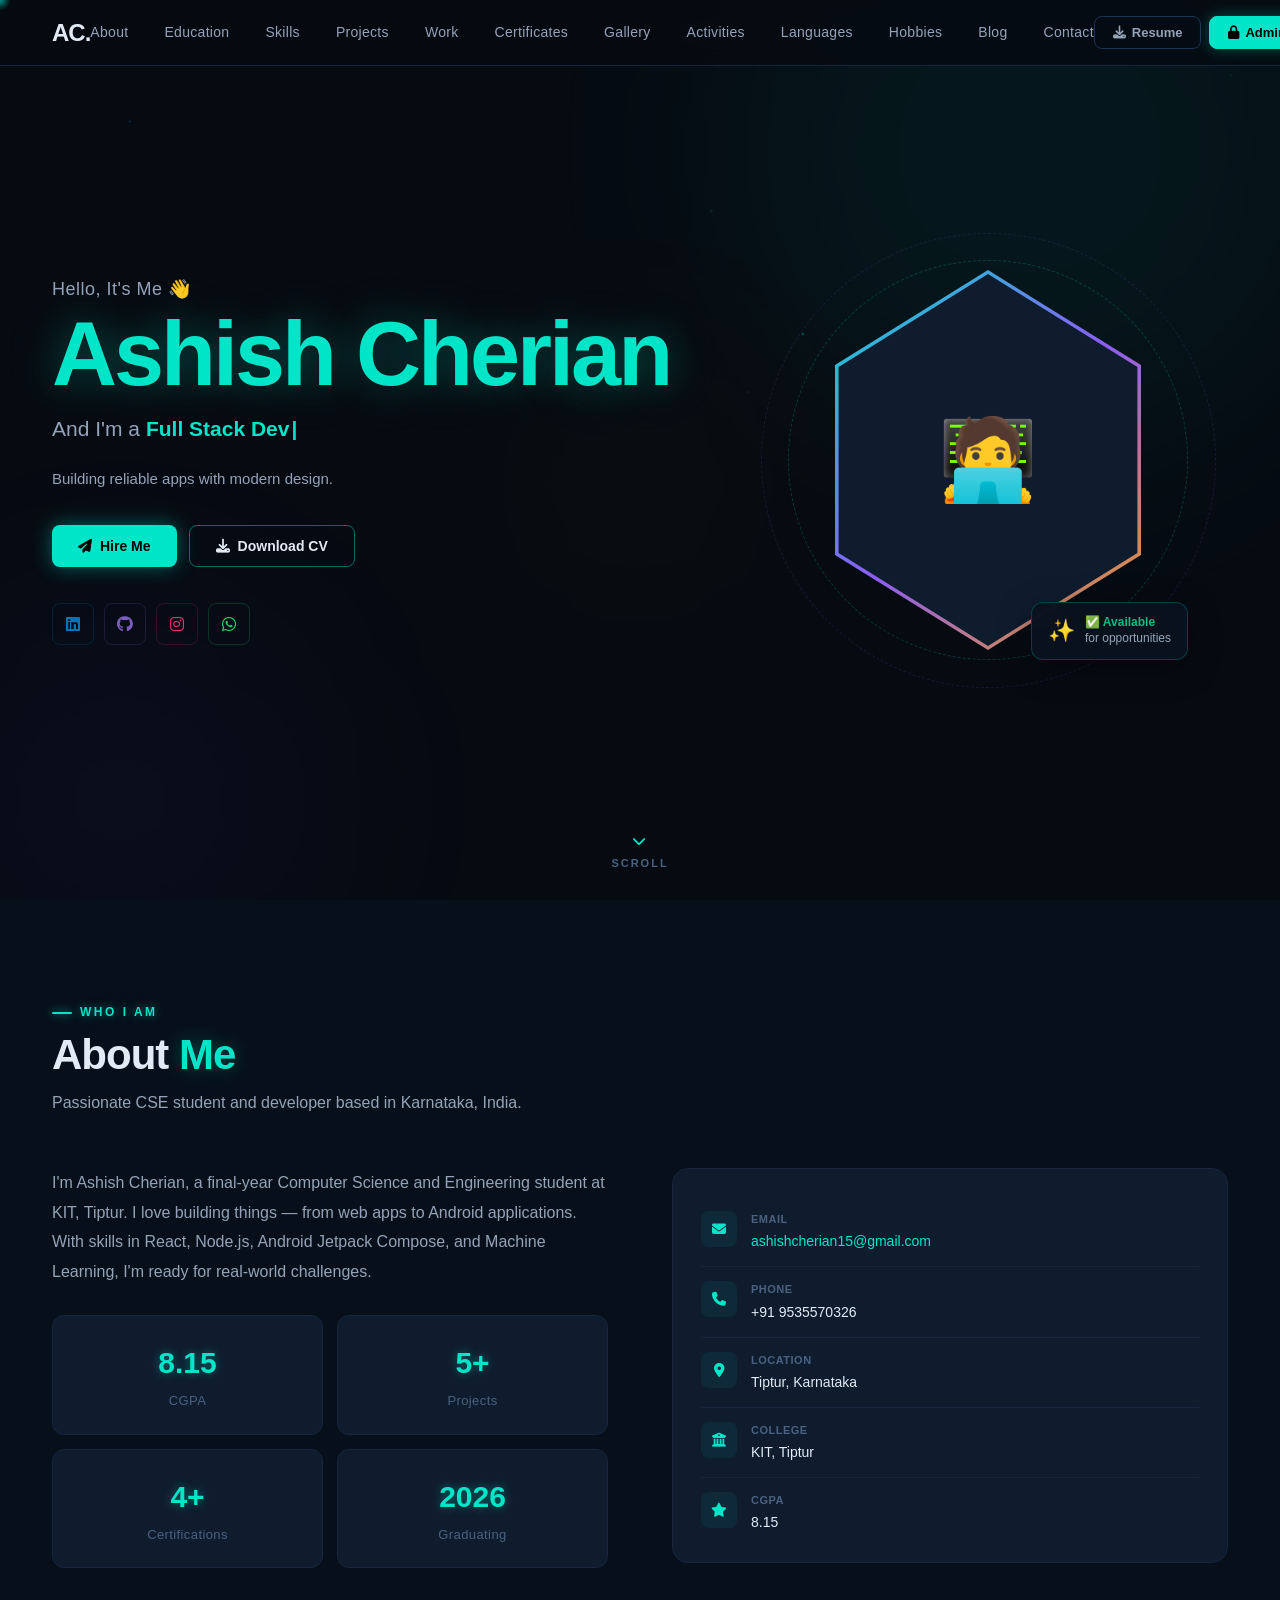
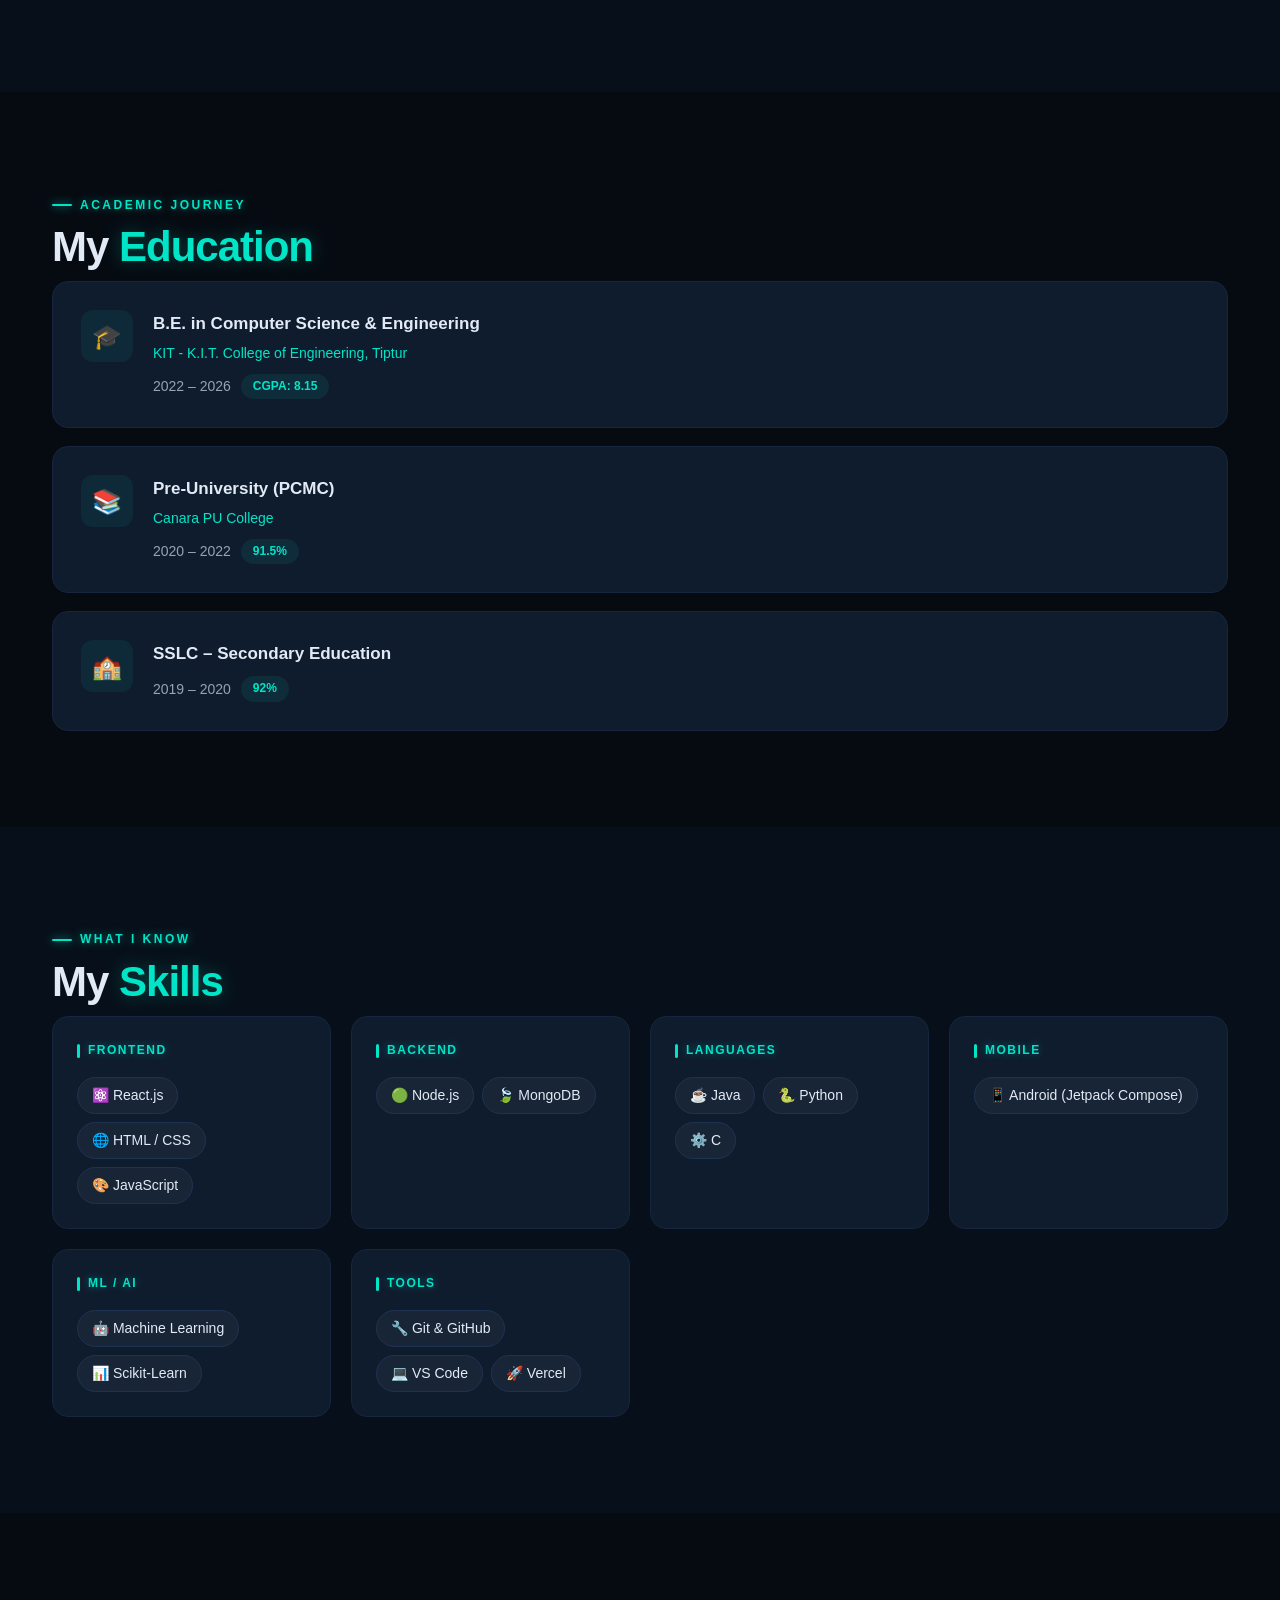
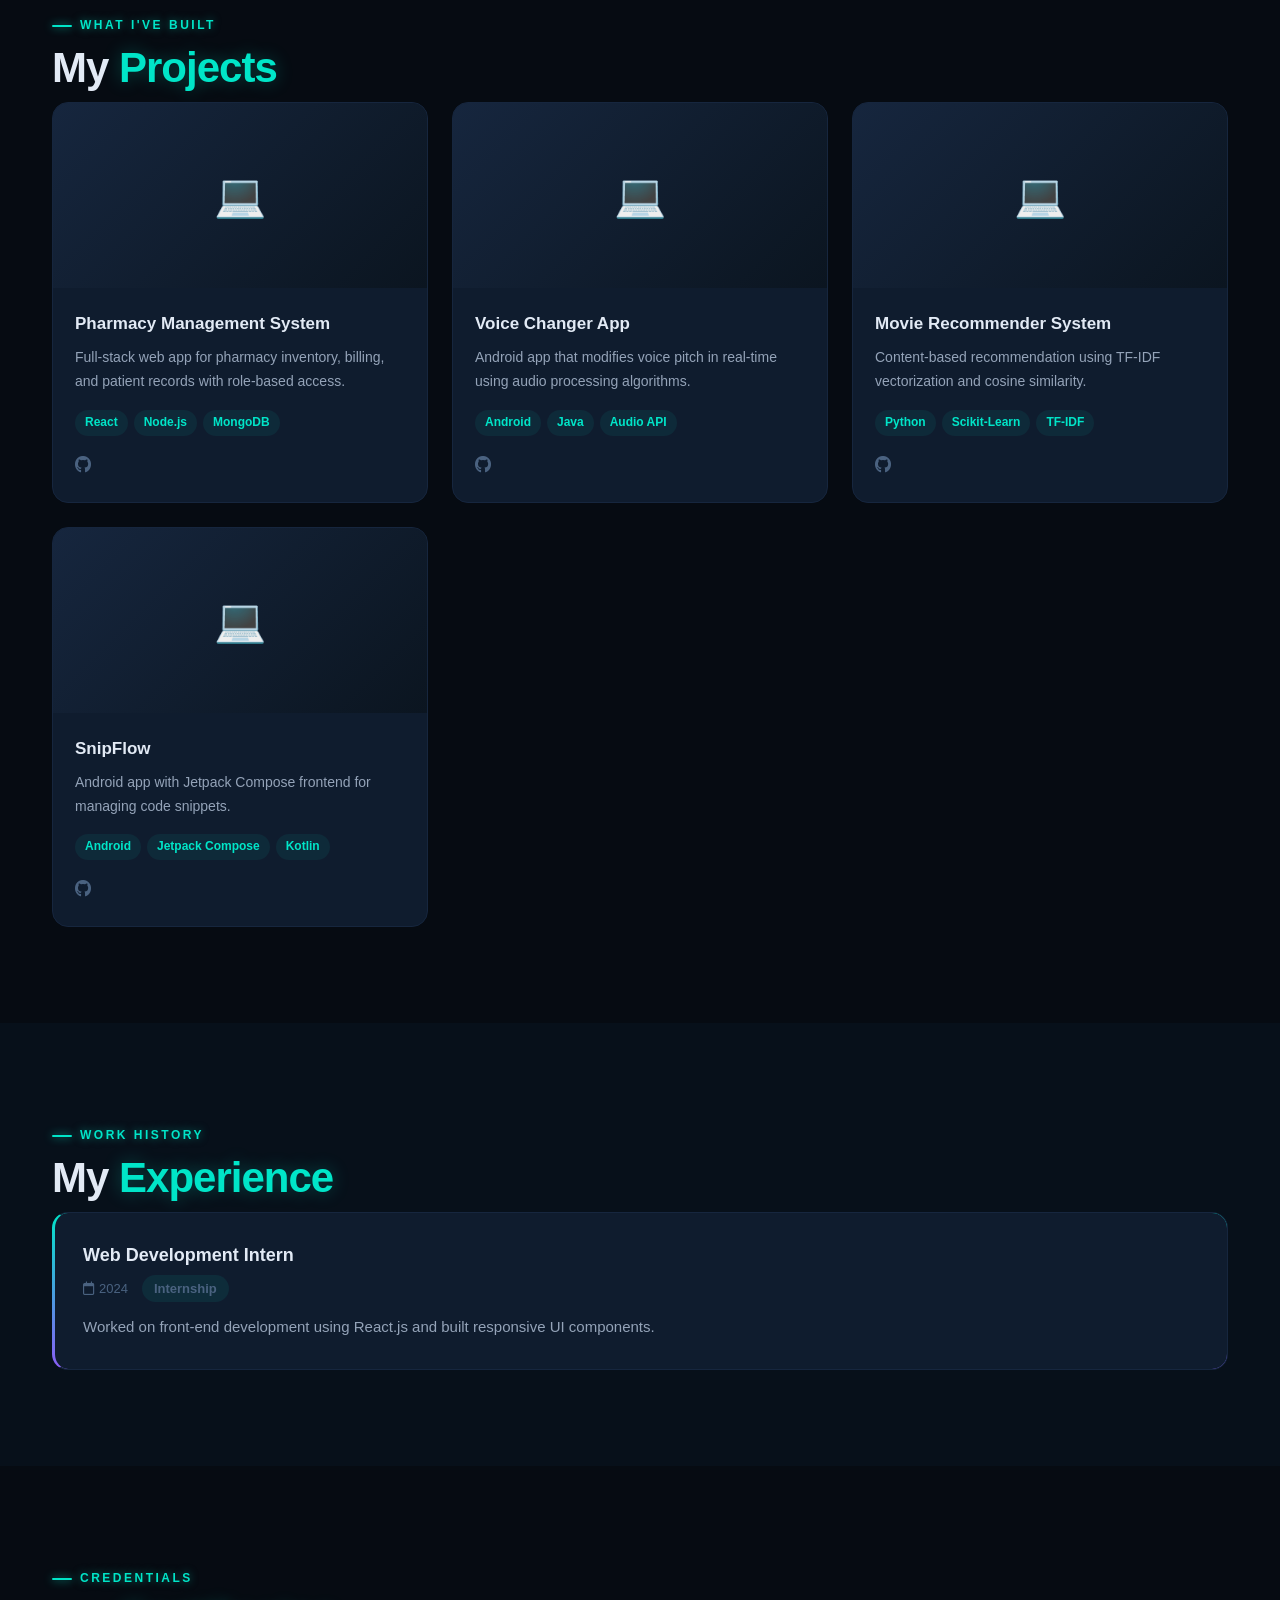
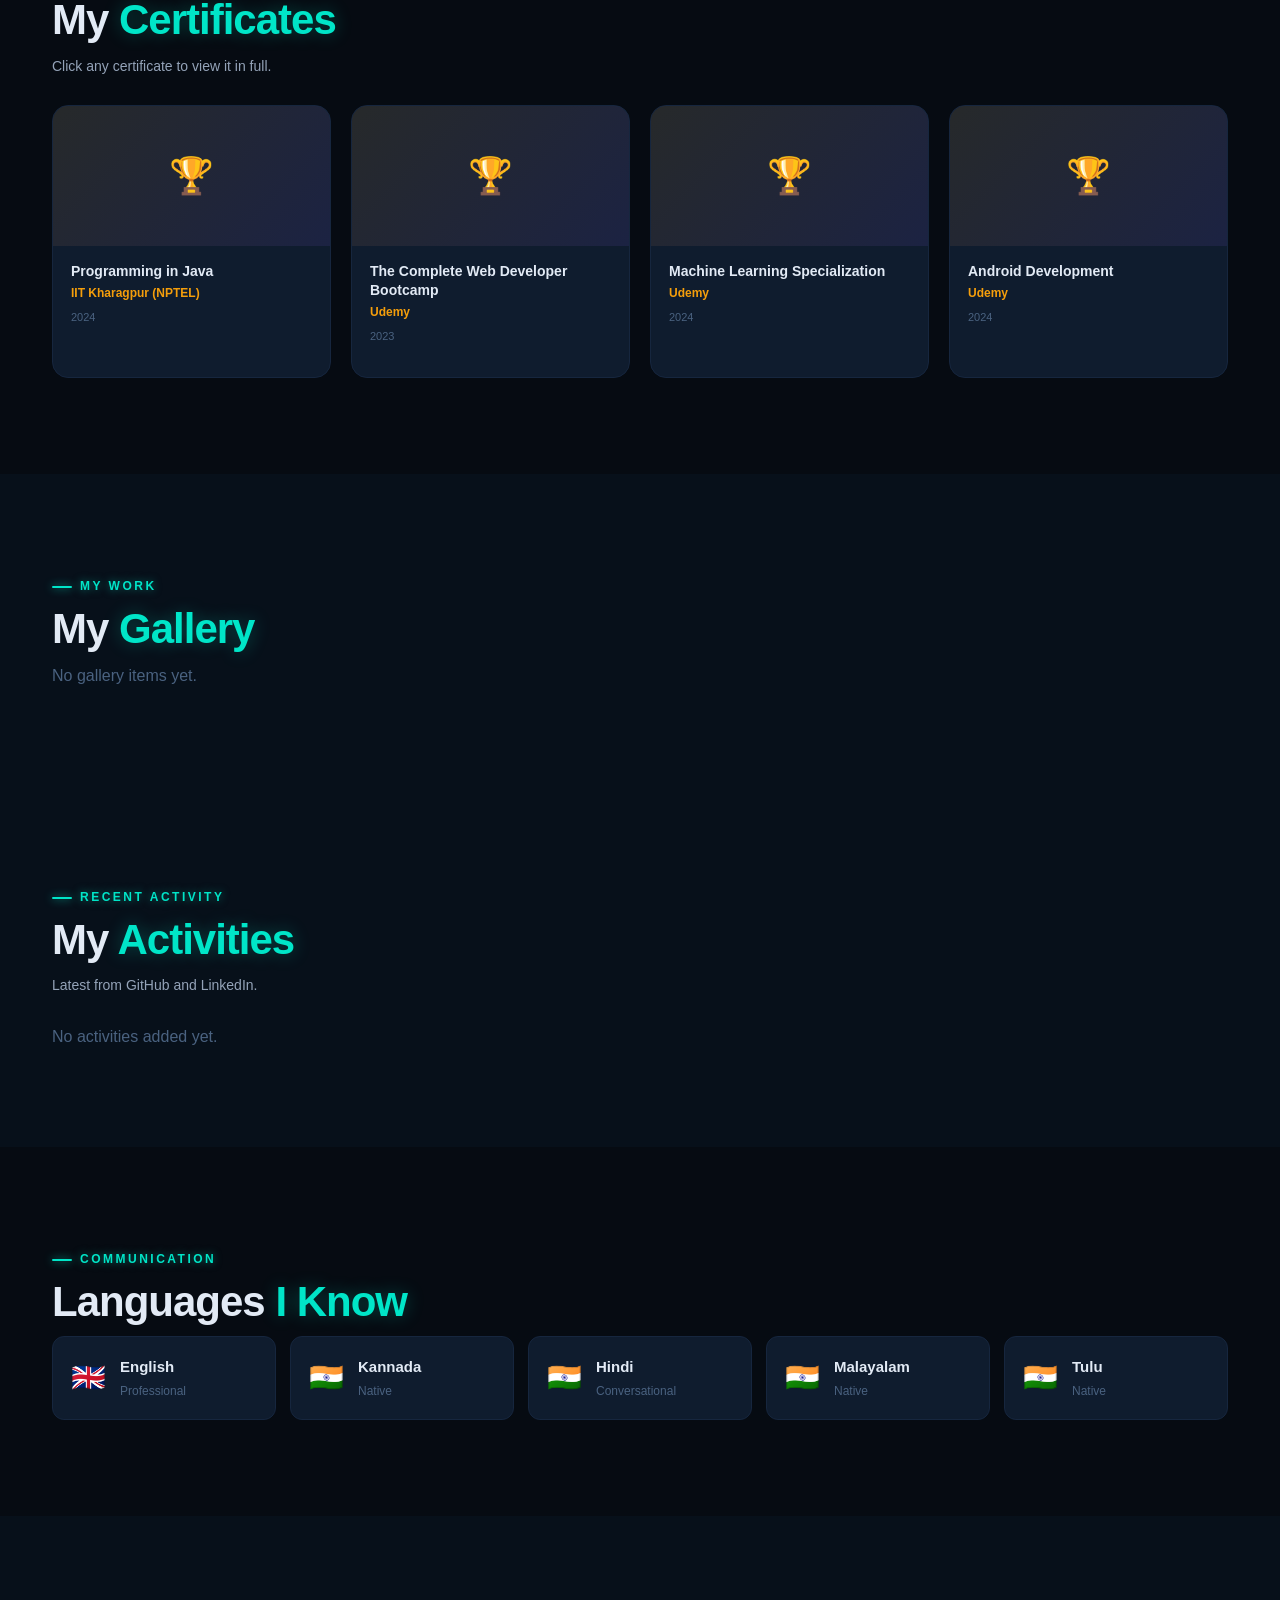
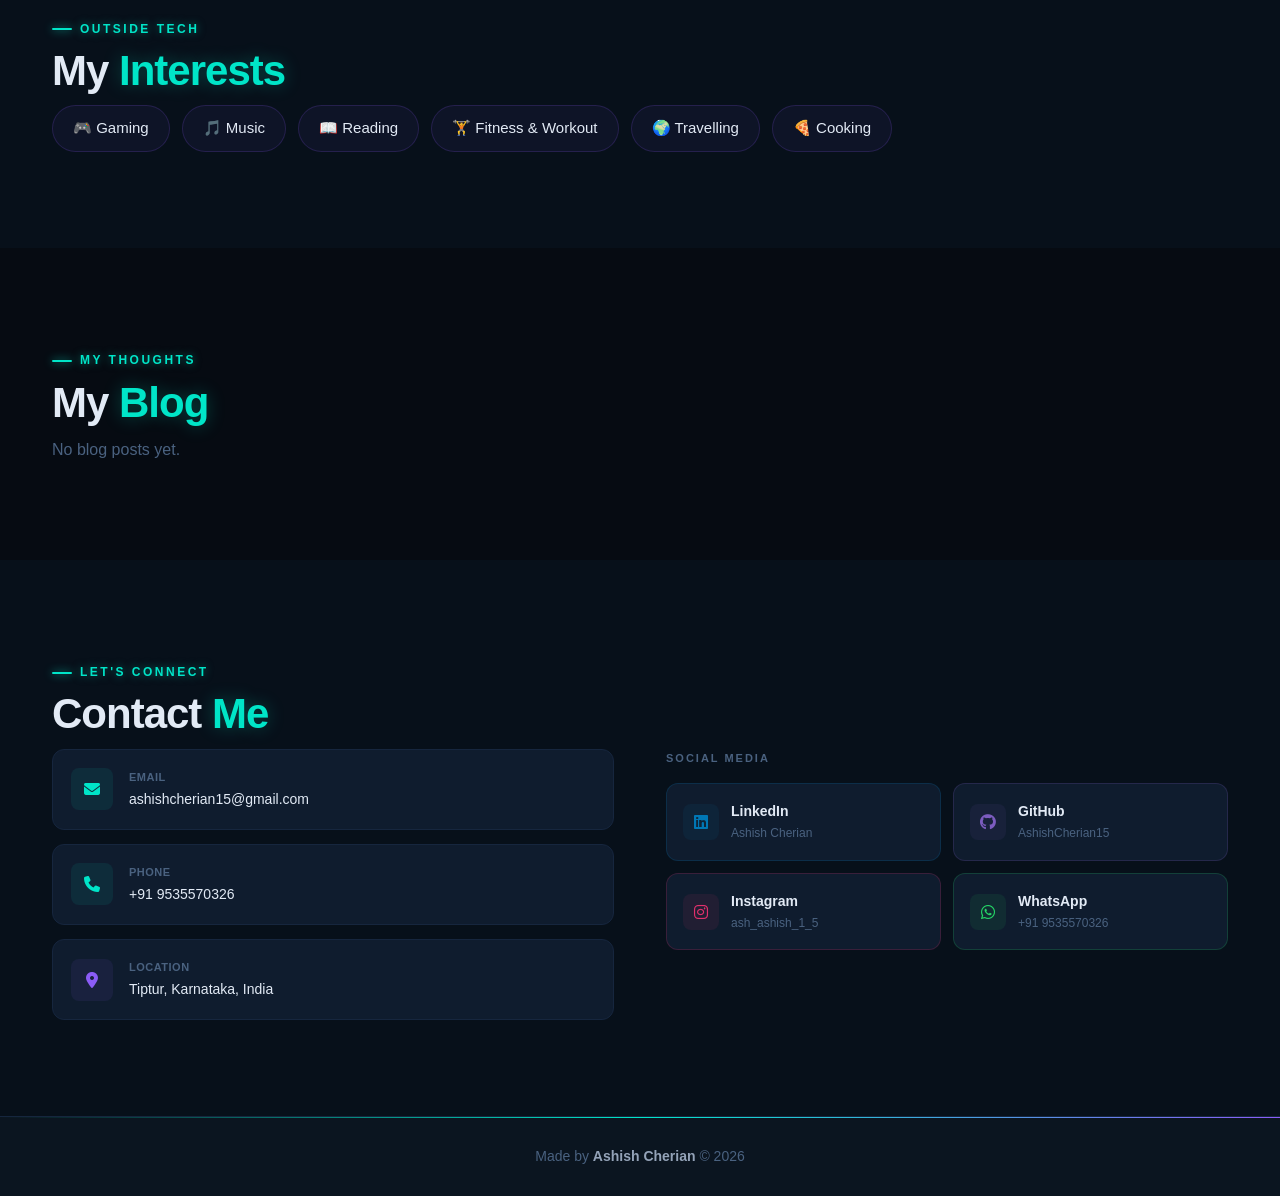
==== commit a4cd8b5d: "Update responsive layout, visibility/nav sync, preview fixes, and styling refinements" ====
--- a/index.html
+++ b/index.html
@@ -3,23 +3,9 @@
 <head>
 <meta charset="UTF-8">
 <meta name="viewport" content="width=device-width, initial-scale=1.0">
-<meta name="description" content="Ashish Cherian — Full Stack Developer &amp; CSE student at KIT Tiptur. Portfolio of projects in React, Node.js, Android and Machine Learning.">
-<meta name="keywords" content="Ashish Cherian, Full Stack Developer, Android Developer, React, Node.js, Portfolio, KIT Tiptur">
-<meta name="author" content="Ashish Cherian">
-<meta name="robots" content="index, follow">
-<meta property="og:type" content="website">
-<meta property="og:title" content="Ashish Cherian | Full Stack Developer Portfolio">
-<meta property="og:description" content="Full Stack Developer &amp; CSE student. Projects in React, Node.js, Android and Machine Learning.">
-<meta name="twitter:card" content="summary">
-<meta name="twitter:title" content="Ashish Cherian | Portfolio">
-<meta name="twitter:description" content="Full Stack Developer &amp; CSE student. React, Node.js, Android and ML projects.">
-<link rel="icon" href="data:image/svg+xml,%3Csvg xmlns='http://www.w3.org/2000/svg' viewBox='0 0 100 100'%3E%3Crect width='100' height='100' rx='12' fill='%23080c14'/%3E%3Ctext x='50' y='72' font-family='Arial' font-size='56' font-weight='bold' fill='%2300e5c8' text-anchor='middle'%3EAC%3C/text%3E%3C/svg%3E">
 <title id="pageTitle">Ashish Cherian | Portfolio</title>
-<link rel="preconnect" href="https://fonts.googleapis.com">
-<link rel="preconnect" href="https://fonts.gstatic.com" crossorigin>
-<link href="https://fonts.googleapis.com/css2?family=Syne:wght@400;500;600;700;800&family=Plus+Jakarta+Sans:ital,wght@0,300;0,400;0,500;0,600;1,400&display=swap" rel="stylesheet">
+<link href="https://fonts.googleapis.com/css2?family=Playfair+Display:wght@700;800;900&family=Space+Grotesk:wght@500;600;700&family=Poppins:ital,wght@0,400;0,500;0,600;0,700;1,400&family=Outfit:wght@400;600;700;800&family=Abril+Fatface&family=DM+Sans:wght@400;500;700&display=swap" rel="stylesheet">
 <link rel="stylesheet" href="https://cdnjs.cloudflare.com/ajax/libs/font-awesome/6.5.0/css/all.min.css">
-<!-- Supabase SDK -->
 <script src="https://cdn.jsdelivr.net/npm/@supabase/supabase-js@2"></script>
 <script>
 const _supa = supabase.createClient(
@@ -35,19 +21,752 @@
   return data.signedUrl;
 }
 </script>
-<link rel="stylesheet" href="assets/css/styles.css">
+<style>
+/* ═══════════════════════════════════════════
+   ROOT & RESET
+═══════════════════════════════════════════ */
+:root {
+  --bg: #060b12;
+  --bg2: #07101a;
+  --surf: #0b1520;
+  --card: #0f1c2e;
+  --card2: #122030;
+  --bdr: #16263e;
+  --bdr2: #1e3352;
+  --cyan: #00e5c8;
+  --cyan2: #00c4ac;
+  --purple: #8b5cf6;
+  --purple2: #7c3aed;
+  --yellow: #f59e0b;
+  --yellow2: #d97706;
+  --pink: #ec4899;
+  --green: #10b981;
+  --red: #ef4444;
+  --text: #e2eaf5;
+  --text2: #94a3b8;
+  --text3: #4a6280;
+  --font-h: 'Syne', sans-serif;
+  --font-b: 'Plus Jakarta Sans', sans-serif;
+  --r: 16px; --r2: 12px; --r3: 8px; --r4: 6px;
+  --shadow: 0 8px 32px rgba(0,0,0,.35);
+  --shadow2: 0 2px 12px rgba(0,0,0,.25);
+}
+
+*, *::before, *::after { margin: 0; padding: 0; box-sizing: border-box; }
+html { scroll-behavior: smooth; scroll-padding-top: 68px; font-size: 16px; }
+body { background: var(--bg); color: var(--text); font-family: var(--font-b); overflow-x: hidden; line-height: 1.65; }
+::selection { background: rgba(0,229,200,.2); color: var(--cyan); }
+::-webkit-scrollbar { width: 5px; }
+::-webkit-scrollbar-track { background: var(--bg); }
+::-webkit-scrollbar-thumb { background: linear-gradient(180deg, var(--cyan), var(--purple)); border-radius: 5px; box-shadow: 0 0 6px rgba(0,229,200,.5); }
+img, video { max-width: 100%; display: block; }
+a { text-decoration: none; color: inherit; }
+button { font-family: var(--font-b); cursor: pointer; }
+
+/* ═══════════════════════════════════════════
+   MAINTENANCE MODE
+═══════════════════════════════════════════ */
+#maintenanceScreen {
+  position: fixed; inset: 0; z-index: 99999;
+  background: var(--bg);
+  display: none; flex-direction: column;
+  align-items: center; justify-content: center;
+  text-align: center; padding: 40px;
+}
+#maintenanceScreen.active { display: flex; }
+.maint-logo { font-family: var(--font-h); font-size: 32px; font-weight: 800; color: var(--cyan); margin-bottom: 32px; }
+.maint-icon { font-size: 64px; margin-bottom: 24px; animation: spin 4s linear infinite; }
+@keyframes spin { 0%{transform:rotate(0deg);}100%{transform:rotate(360deg);} }
+.maint-title { font-family: var(--font-h); font-size: 36px; font-weight: 800; margin-bottom: 12px; }
+.maint-msg { color: var(--text2); font-size: 16px; max-width: 480px; line-height: 1.7; margin-bottom: 28px; }
+.maint-contact { color: var(--text3); font-size: 14px; }
+.maint-contact a { color: var(--cyan); }
+
+/* ═══════════════════════════════════════════
+   NAVBAR
+═══════════════════════════════════════════ */
+#nav {
+  position: fixed; top: 0; left: 0; right: 0; z-index: 800;
+  height: 66px; padding: 0 52px;
+  display: flex; align-items: center; justify-content: space-between;
+  backdrop-filter: blur(24px) saturate(1.5);
+  background: rgba(6,11,18,.93);
+  border-bottom: 1px solid var(--bdr);
+  transition: all .3s;
+}
+#nav.nav-scrolled {
+  background: rgba(6,11,18,.98);
+  box-shadow: 0 4px 24px rgba(0,0,0,.3);
+}
+.nav-brand {
+  font-family: var(--font-h); font-size: 24px; font-weight: 800;
+  color: var(--cyan); letter-spacing: -1px;
+  animation: brandPulse 3s ease-in-out infinite;
+}
+.nav-brand span { color: var(--text); }
+@keyframes brandPulse {
+  0%,100% { text-shadow: 0 0 8px rgba(0,229,200,.6), 0 0 20px rgba(0,229,200,.3); }
+  50% { text-shadow: 0 0 16px rgba(0,229,200,1), 0 0 40px rgba(0,229,200,.6), 0 0 80px rgba(0,229,200,.3); }
+}
+.nav-links { display: flex; gap: 36px; list-style: none; }
+.nav-links a { color: var(--text2); font-size: 14px; font-weight: 500; letter-spacing: .3px; transition: color .2s; position: relative; padding-bottom: 2px; }
+.nav-links a::after { content:''; position:absolute; bottom:-2px; left:0; width:0; height:2px; background:var(--cyan); border-radius:2px; transition:.3s; box-shadow: 0 0 6px rgba(0,229,200,.8); }
+.nav-links a:hover, .nav-links a.active { color: var(--cyan); }
+.nav-links a:hover::after, .nav-links a.active::after { width:100%; }
+.nav-actions { display: flex; gap: 8px; align-items: center; }
+.nav-btn {
+  display: inline-flex; align-items: center; gap: 6px;
+  padding: 8px 18px; border-radius: var(--r3);
+  font-size: 13px; font-weight: 600; transition: all .25s;
+  border: 1px solid var(--bdr2); background: transparent; color: var(--text2);
+}
+.nav-btn:hover { border-color: var(--cyan); color: var(--cyan); }
+.nav-btn.primary {
+  background: var(--cyan); color: #000; border-color: var(--cyan);
+  font-weight: 700;
+  box-shadow: 0 0 16px rgba(0,229,200,.3);
+}
+.nav-btn.primary:hover { opacity: .9; transform: translateY(-1px); box-shadow: 0 0 24px rgba(0,229,200,.5); }
+.hamburger { display: none; flex-direction: column; gap: 5px; cursor: pointer; padding: 4px; }
+.hamburger span { display: block; width: 22px; height: 2px; background: var(--text2); border-radius: 2px; transition: .3s; }
+
+/* ═══════════════════════════════════════════
+   HERO — SPLIT LAYOUT
+═══════════════════════════════════════════ */
+#hero {
+  min-height: 100vh; padding: 80px 52px 60px;
+  display: flex; align-items: center;
+  position: relative; overflow: hidden;
+}
+.hero-bg-glow {
+  position: absolute; pointer-events: none;
+  border-radius: 50%; filter: blur(100px);
+}
+.hbg1 { width:600px;height:600px;background:rgba(0,229,200,.055);top:-150px;right:-50px;animation:hbg 12s ease-in-out infinite; }
+.hbg2 { width:400px;height:400px;background:rgba(139,92,246,.04);bottom:-100px;left:-80px;animation:hbg 15s ease-in-out infinite reverse; }
+.hbg3 { width:250px;height:250px;background:rgba(245,158,11,.03);top:40%;left:40%;animation:hbg 10s ease-in-out infinite 3s; }
+@keyframes hbg { 0%,100%{transform:translate(0,0);}50%{transform:translate(20px,-20px);} }
+
+.hero-inner {
+  max-width: 1200px; margin: 0 auto; width:100%;
+  display: grid; grid-template-columns: 1fr 480px; gap: 60px;
+  align-items: center; position: relative; z-index: 1;
+}
+
+.hero-greeting { color: var(--text2); font-size: 18px; font-weight: 400; margin-bottom: 8px; letter-spacing: .5px; }
+.hero-greeting span { color: var(--cyan); }
+
+/* BIG NAME like screenshot */
+.hero-name {
+  font-family: var(--font-h);
+  font-size: clamp(54px, 7.8vw, 90px);
+  font-weight: 800;
+  line-height: 0.92;
+  margin-bottom: 16px;
+  letter-spacing: -3px;
+  color: var(--cyan);
+  text-shadow: 0 0 40px rgba(0,229,200,.3), 0 0 80px rgba(0,229,200,.12);
+  animation: nameGlow 3s ease-in-out infinite;
+}
+@keyframes nameGlow {
+  0%,100% { text-shadow: 0 0 30px rgba(0,229,200,.28), 0 0 60px rgba(0,229,200,.1); }
+  50%      { text-shadow: 0 0 55px rgba(0,229,200,.55), 0 0 110px rgba(0,229,200,.22); }
+}
+
+.hero-role-line { font-size: 21px; font-weight: 400; color: var(--text2); margin-bottom: 20px; }
+.hero-role-line strong { color: var(--cyan); font-weight: 700; font-family: var(--font-h); }
+.hero-tagline { color: var(--text2); font-size: 15px; line-height: 1.75; max-width: 500px; margin-bottom: 32px; }
+
+.hero-btns { display: flex; gap: 12px; flex-wrap: wrap; margin-bottom: 36px; }
+.btn { display: inline-flex; align-items: center; gap: 8px; padding: 12px 26px; border-radius: var(--r3); font-size: 14px; font-weight: 600; transition: all .25s; border: none; }
+.btn-cyan {
+  background: var(--cyan); color: #000; font-weight: 700;
+  box-shadow: 0 0 20px rgba(0,229,200,.4);
+  position: relative; overflow: hidden;
+}
+.btn-cyan::before {
+  content: ''; position: absolute; inset: 0;
+  background: linear-gradient(90deg, transparent, rgba(255,255,255,.25), transparent);
+  transform: translateX(-100%); transition: transform .5s;
+}
+.btn-cyan:hover::before { transform: translateX(100%); }
+.btn-cyan:hover { opacity:.88; transform:translateY(-2px); box-shadow: 0 0 32px rgba(0,229,200,.7); }
+.btn-ghost {
+  background: transparent;
+  border: 1.5px solid rgba(0,229,200,.45);
+  color: var(--text);
+}
+.btn-ghost:hover { border-color: var(--cyan); color: var(--cyan); transform: translateY(-2px); box-shadow: 0 0 14px rgba(0,229,200,.2); }
+
+.hero-socials { display: flex; gap: 10px; flex-wrap: wrap; }
+.hero-soc {
+  width: 42px; height: 42px; border-radius: var(--r3);
+  border: 1px solid rgba(255,255,255,.12);
+  display: flex; align-items: center; justify-content: center;
+  color: var(--text2); font-size: 16px; transition: all .25s;
+}
+.hero-soc:hover { transform: translateY(-4px) scale(1.1); border-color: currentColor !important; box-shadow: 0 0 14px currentColor; }
+
+/* HEXAGON PROFILE */
+.hero-right { display: flex; align-items: center; justify-content: center; }
+.hex-wrap { position: relative; width: 400px; height: 420px; display: flex; align-items: center; justify-content: center; }
+.hex-outer {
+  position: relative; width: 340px; height: 380px;
+  clip-path: polygon(50% 0%, 95% 25%, 95% 75%, 50% 100%, 5% 75%, 5% 25%);
+  background: linear-gradient(135deg, var(--cyan) 0%, var(--purple) 50%, var(--yellow) 100%);
+  padding: 4px;
+  animation: hexFloat 6s ease-in-out infinite, hexGlow 3s ease-in-out infinite;
+}
+@keyframes hexFloat { 0%,100%{transform:translateY(0);}50%{transform:translateY(-12px);} }
+@keyframes hexGlow {
+  0%,100% { filter: drop-shadow(0 0 22px rgba(0,229,200,.42)) drop-shadow(0 0 44px rgba(139,92,246,.2)); }
+  50% { filter: drop-shadow(0 0 44px rgba(0,229,200,.75)) drop-shadow(0 0 88px rgba(139,92,246,.38)); }
+}
+.hex-inner {
+  width: 100%; height: 100%;
+  clip-path: polygon(50% 0%, 95% 25%, 95% 75%, 50% 100%, 5% 75%, 5% 25%);
+  background: var(--card); overflow: hidden;
+  display: flex; align-items: center; justify-content: center;
+}
+.hex-inner img { width: 100%; height: 100%; object-fit: cover; object-position: top center; }
+.hex-default { font-size: 80px; }
+.hex-ring1, .hex-ring2 {
+  position: absolute; border-radius: 50%;
+  animation: ringRotate 20s linear infinite;
+}
+.hex-ring1 { width: 400px; height: 400px; border: 1px dashed rgba(0,229,200,.22); animation-duration: 20s; }
+.hex-ring2 { width: 455px; height: 455px; border: 1px dashed rgba(139,92,246,.15); animation-duration: 30s; animation-direction: reverse; }
+@keyframes ringRotate { 0%{transform:rotate(0)}100%{transform:rotate(360deg)} }
+.hex-badge {
+  position: absolute; bottom: 10px; right: 0;
+  background: rgba(10,18,30,.95); border: 1px solid rgba(0,229,200,.22);
+  border-radius: var(--r2); padding: 10px 16px;
+  display: flex; align-items: center; gap: 10px;
+  box-shadow: var(--shadow); backdrop-filter: blur(10px);
+}
+.hex-badge-icon { font-size: 22px; }
+.hex-badge-text { font-size: 12px; color: var(--text2); line-height: 1.3; }
+.hex-badge-text strong { color: var(--green); font-weight: 700; display: block; }
+.hex-edit-btn {
+  position: absolute; top: 12px; right: 0;
+  width: 36px; height: 36px; border-radius: 50%;
+  background: var(--card2); border: 1px solid var(--bdr2);
+  color: var(--cyan); font-size: 14px;
+  display: none; align-items: center; justify-content: center;
+  cursor: pointer; transition: all .25s; z-index: 5;
+}
+.hex-edit-btn:hover { background: rgba(0,229,200,.1); transform: scale(1.1); }
+.admin-active .hex-edit-btn { display: flex; }
+
+/* ═══════════════════════════════════════════
+   SECTION BASE
+═══════════════════════════════════════════ */
+section { padding: 96px 52px; }
+.wrap { max-width: 1200px; margin: 0 auto; }
+.sec-eyebrow {
+  display: inline-flex; align-items: center; gap: 8px;
+  color: var(--cyan); font-size: 12px; font-weight: 700;
+  letter-spacing: 2.5px; text-transform: uppercase; margin-bottom: 10px;
+  text-shadow: 0 0 8px rgba(0,229,200,.5);
+}
+.sec-eyebrow::before { content:''; display:block; width:20px; height:2px; background:var(--cyan); border-radius:2px; box-shadow: 0 0 8px rgba(0,229,200,.8); animation: lineGlow 2s ease-in-out infinite; }
+@keyframes lineGlow {
+  0%,100% { box-shadow: 0 0 4px rgba(0,229,200,.5); }
+  50% { box-shadow: 0 0 12px rgba(0,229,200,1), 0 0 24px rgba(0,229,200,.5); }
+}
+.sec-title { font-family: var(--font-h); font-size: clamp(28px,4vw,42px); font-weight: 800; line-height: 1.05; margin-bottom: 12px; letter-spacing: -1px; }
+.sec-title em { font-style:normal; color:var(--cyan); text-shadow: 0 0 18px rgba(0,229,200,.3); }
+.sec-subtitle { color: var(--text2); font-size: 16px; line-height: 1.7; max-width: 580px; margin-bottom: 52px; }
+.sec-hint { color: var(--text2); font-size: 14px; margin-bottom: 28px; margin-top: 8px; line-height: 1.6; }
+
+/* REVEAL ANIMATION */
+.reveal { opacity: 0; transform: translateY(36px); transition: opacity .7s cubic-bezier(.4,0,.2,1), transform .7s cubic-bezier(.4,0,.2,1); }
+.reveal.in { opacity: 1; transform: translateY(0); }
+.reveal-delay-1 { transition-delay: .1s; }
+.reveal-delay-2 { transition-delay: .2s; }
+.reveal-delay-3 { transition-delay: .3s; }
+
+/* NEON CANVAS */
+#neonCanvas { position:fixed; inset:0; z-index:0; pointer-events:none; opacity:.45; }
+
+/* CURSOR GLOW */
+#cursorGlow {
+  position: fixed; pointer-events: none; z-index: 99998;
+  width: 20px; height: 20px; border-radius: 50%;
+  background: radial-gradient(circle, rgba(0,229,200,.6) 0%, rgba(0,229,200,.1) 60%, transparent 100%);
+  transform: translate(-50%,-50%);
+  transition: width .2s, height .2s, opacity .3s;
+  mix-blend-mode: screen;
+}
+#cursorGlow.big { width: 60px; height: 60px; opacity: .5; }
+
+/* TYPING CURSOR */
+.typing-cursor::after {
+  content: '|'; color: var(--cyan);
+  animation: blink .7s step-end infinite; margin-left: 2px;
+}
+@keyframes blink { 0%,100%{opacity:1} 50%{opacity:0} }
+
+/* ═══════════════════════════════════════════
+   ABOUT
+═══════════════════════════════════════════ */
+#about { background: var(--bg2); }
+.about-grid { display: grid; grid-template-columns: 1fr 1fr; gap: 64px; align-items: start; }
+.about-bio { color: var(--text2); font-size: 16px; line-height: 1.85; margin-bottom: 28px; }
+.about-stats { display: grid; grid-template-columns: 1fr 1fr; gap: 14px; margin-bottom: 28px; }
+.stat-box {
+  background: var(--card); border: 1px solid var(--bdr); border-radius: var(--r2);
+  padding: 22px; text-align: center; transition: .25s; position: relative; overflow: hidden;
+}
+.stat-box::before {
+  content: ''; position: absolute; top: 0; left: -100%; width: 100%; height: 2px;
+  background: linear-gradient(90deg, transparent, var(--cyan), transparent);
+  animation: scanLine 3s linear infinite;
+}
+@keyframes scanLine { 0%{left:-100%} 100%{left:100%} }
+.stat-box:hover { border-color: var(--cyan); box-shadow: 0 0 20px rgba(0,229,200,.12); transform: translateY(-3px); }
+.stat-n { font-family: var(--font-h); font-size: 30px; font-weight: 800; color: var(--cyan); text-shadow: 0 0 10px rgba(0,229,200,.4); }
+.stat-l { color: var(--text3); font-size: 13px; margin-top: 3px; letter-spacing: .4px; }
+.about-detail-card { background: var(--card); border: 1px solid var(--bdr); border-radius: var(--r); padding: 28px; }
+.det-row { display: flex; align-items: flex-start; gap: 14px; padding: 13px 0; border-bottom: 1px solid var(--bdr); }
+.det-row:last-child { border-bottom: none; padding-bottom: 0; }
+.det-ico { width: 36px; height: 36px; background: rgba(0,229,200,.07); border-radius: var(--r3); display: flex; align-items: center; justify-content: center; color: var(--cyan); font-size: 14px; flex-shrink: 0; margin-top: 1px; }
+.det-label { color: var(--text3); font-size: 11px; font-weight: 600; letter-spacing: .5px; text-transform: uppercase; }
+.det-val { color: var(--text); font-size: 14px; font-weight: 500; margin-top: 2px; word-break: break-all; }
+
+/* ═══════════════════════════════════════════
+   EDUCATION
+═══════════════════════════════════════════ */
+.edu-list { display: grid; gap: 18px; }
+.edu-card { background: var(--card); border: 1px solid var(--bdr); border-radius: var(--r); padding: 28px; display: flex; gap: 20px; align-items: flex-start; transition: .3s; }
+.edu-card:hover { border-color: rgba(0,229,200,.35); transform: translateY(-3px); box-shadow: 0 0 18px rgba(0,229,200,.08); }
+.edu-ico { width: 52px; height: 52px; background: rgba(0,229,200,.07); border-radius: var(--r2); display: flex; align-items: center; justify-content: center; font-size: 24px; flex-shrink: 0; transition: all .3s; }
+.edu-card:hover .edu-ico { background: rgba(0,229,200,.15); box-shadow: 0 0 16px rgba(0,229,200,.3); }
+.edu-deg { font-family: var(--font-h); font-size: 17px; font-weight: 700; margin-bottom: 4px; }
+.edu-inst { color: var(--cyan); font-size: 14px; margin-bottom: 8px; }
+.edu-meta { display: flex; gap: 10px; align-items: center; flex-wrap: wrap; }
+.chip { background: rgba(0,229,200,.08); color: var(--cyan); padding: 3px 12px; border-radius: 100px; font-size: 12px; font-weight: 600; }
+.chip.yellow { background: rgba(245,158,11,.08); color: var(--yellow); }
+.chip.purple { background: rgba(139,92,246,.08); color: var(--purple); }
+
+/* ═══════════════════════════════════════════
+   SKILLS
+═══════════════════════════════════════════ */
+#skills { background: var(--bg2); }
+.skills-grid { display: grid; grid-template-columns: repeat(auto-fill, minmax(270px,1fr)); gap: 20px; }
+.skill-cat-card { background: var(--card); border: 1px solid var(--bdr); border-radius: var(--r); padding: 24px; transition: .25s; }
+.skill-cat-card:hover { border-color: rgba(0,229,200,.35); box-shadow: 0 0 20px rgba(0,229,200,.08); transform: translateY(-3px); }
+.skill-cat-label { font-family: var(--font-h); font-size: 12px; font-weight: 700; color: var(--cyan); letter-spacing: 1.5px; text-transform: uppercase; margin-bottom: 16px; display: flex; align-items: center; gap: 8px; text-shadow: 0 0 8px rgba(0,229,200,.4); }
+.skill-cat-label::before { content:''; width:3px; height:14px; background:var(--cyan); border-radius:3px; }
+.skill-tags { display: flex; flex-wrap: wrap; gap: 8px; }
+.skill-pill { background: rgba(255,255,255,.04); border: 1px solid var(--bdr2); color: var(--text); padding: 6px 14px; border-radius: 100px; font-size: 14px; display: flex; align-items: center; gap: 6px; transition: .2s; }
+.skill-pill:hover { border-color: var(--cyan); color: var(--cyan); background: rgba(0,229,200,.05); box-shadow: 0 0 10px rgba(0,229,200,.2); }
+
+/* ═══════════════════════════════════════════
+   PROJECTS
+═══════════════════════════════════════════ */
+.proj-grid { display: grid; grid-template-columns: repeat(auto-fill, minmax(340px,1fr)); gap: 24px; }
+.proj-card { background: var(--card); border: 1px solid var(--bdr); border-radius: var(--r); overflow: hidden; transition: all .3s; position: relative; }
+.proj-card::before {
+  content: ''; position: absolute; top: 0; left: 0; right: 0; height: 2px;
+  background: linear-gradient(90deg, var(--purple), var(--cyan), var(--purple));
+  background-size: 200% 100%;
+  animation: borderFlow 3s linear infinite;
+  opacity: 0; transition: opacity .3s;
+}
+@keyframes borderFlow { 0%{background-position:0% 0%} 100%{background-position:200% 0%} }
+.proj-card:hover::before { opacity: 1; }
+.proj-card:hover { border-color: var(--cyan); transform: translateY(-6px); box-shadow: 0 24px 60px rgba(0,229,200,.08); }
+.proj-thumb { height: 185px; background: linear-gradient(135deg,var(--bdr),var(--surf)); display: flex; align-items: center; justify-content: center; overflow: hidden; position: relative; }
+.proj-thumb img, .proj-thumb video { width:100%;height:100%;object-fit:cover; }
+.proj-thumb-ico { font-size: 42px; color: var(--text3); }
+.proj-body { padding: 22px; }
+.proj-name { font-family: var(--font-h); font-size: 17px; font-weight: 700; margin-bottom: 8px; transition: text-shadow .3s; }
+.proj-card:hover .proj-name { text-shadow: 0 0 12px rgba(0,229,200,.4); }
+.proj-desc { color: var(--text2); font-size: 14px; line-height: 1.7; margin-bottom: 16px; }
+.proj-chips { display: flex; flex-wrap: wrap; gap: 6px; margin-bottom: 16px; }
+.proj-chip { background: rgba(0,229,200,.07); color: var(--cyan); padding: 3px 10px; border-radius: 100px; font-size: 12px; font-weight: 600; }
+.proj-footer { display: flex; justify-content: space-between; align-items: center; }
+.proj-links { display: flex; gap: 10px; }
+.proj-link { color: var(--text3); font-size: 17px; transition: .2s; }
+.proj-link:hover { color: var(--cyan); }
+
+/* ═══════════════════════════════════════════
+   EXPERIENCE
+═══════════════════════════════════════════ */
+#experience { background: var(--bg2); }
+.exp-list { display: grid; gap: 20px; }
+.exp-card {
+  background: var(--card); border: 1px solid var(--bdr); border-radius: var(--r);
+  padding: 28px; transition: .3s;
+  border-left: 3px solid transparent;
+  background-image: linear-gradient(var(--card), var(--card)), linear-gradient(180deg, var(--cyan), var(--purple), var(--cyan));
+  background-origin: border-box;
+  background-clip: padding-box, border-box;
+  background-size: 100% 100%, 100% 200%;
+  animation: leftBorderFlow 3s linear infinite;
+}
+@keyframes leftBorderFlow { 0%{background-position:0% 0%,0% 0%} 100%{background-position:0% 0%,0% 200%} }
+.exp-card:hover { transform: translateX(5px); border-color: rgba(0,229,200,.3); box-shadow: 0 0 20px rgba(0,229,200,.08); }
+.exp-role { font-family: var(--font-h); font-size: 18px; font-weight: 700; margin-bottom: 4px; transition: text-shadow .3s; }
+.exp-card:hover .exp-role { text-shadow: 0 0 12px rgba(0,229,200,.4); }
+.exp-co { color: var(--cyan); font-size: 14px; margin-bottom: 10px; }
+.exp-meta { display: flex; gap: 14px; flex-wrap: wrap; margin-bottom: 12px; }
+.exp-meta span { color: var(--text3); font-size: 13px; display: flex; align-items: center; gap: 5px; }
+.exp-desc { color: var(--text2); font-size: 15px; line-height: 1.75; }
+
+/* ═══════════════════════════════════════════
+   CERTIFICATES
+═══════════════════════════════════════════ */
+.cert-grid { display: grid; grid-template-columns: repeat(auto-fill, minmax(270px,1fr)); gap: 20px; }
+.cert-card { background: var(--card); border: 1px solid var(--bdr); border-radius: var(--r); overflow: hidden; transition: all .3s; cursor: pointer; display: flex; flex-direction: column; }
+.cert-card:hover { border-color: var(--yellow); transform: translateY(-4px); box-shadow: 0 16px 48px rgba(245,158,11,.08); }
+.cert-thumb { height: 140px; flex-shrink: 0; background: linear-gradient(135deg,rgba(245,158,11,.1),rgba(139,92,246,.1)); display: flex; align-items: center; justify-content: center; overflow: hidden; position: relative; }
+.cert-thumb img, .cert-thumb video { width:100%;height:100%;object-fit:cover; }
+.cert-thumb-ico { font-size: 36px; }
+.cert-view-overlay { position: absolute; inset: 0; background: rgba(0,0,0,.7); display: flex; align-items: center; justify-content: center; opacity: 0; transition: .3s; color: #fff; font-size: 24px; }
+.cert-card:hover .cert-view-overlay { opacity: 1; }
+.cert-body { padding: 16px 18px 18px; display: flex; flex-direction: column; gap: 4px; flex: 1; min-width: 0; }
+.cert-name { font-family: var(--font-h); font-size: 14px; font-weight: 700; line-height: 1.35; word-break: break-word; color: var(--text); }
+.cert-iss { color: var(--yellow); font-size: 12px; font-weight: 600; word-break: break-word; line-height: 1.4; }
+.cert-date { color: var(--text3); font-size: 11px; margin-top: 2px; }
+.cert-footer { display: flex; gap: 6px; margin-top: 10px; flex-wrap: wrap; align-items: center; }
+.cert-link-btn { display: inline-flex; align-items: center; gap: 5px; color: var(--cyan); font-size: 11px; padding: 3px 9px; border-radius: 100px; background: rgba(0,229,200,.07); border: 1px solid rgba(0,229,200,.2); transition: .2s; white-space: nowrap; }
+.cert-link-btn:hover { background: rgba(0,229,200,.15); }
+.cert-link-btn.linkedin { color: #0077b5; background: rgba(0,119,181,.07); border-color: rgba(0,119,181,.2); }
+.cert-link-btn.linkedin:hover { background: rgba(0,119,181,.15); }
+
+/* ═══════════════════════════════════════════
+   GALLERY
+═══════════════════════════════════════════ */
+#gallery { background: var(--bg2); }
+.gallery-grid { display: grid; grid-template-columns: repeat(auto-fill, minmax(210px,1fr)); gap: 14px; }
+.gal-item { border-radius: var(--r2); overflow: hidden; background: var(--card); border: 1px solid var(--bdr); aspect-ratio: 4/3; display: flex; align-items: center; justify-content: center; position: relative; cursor: pointer; transition: .3s; }
+.gal-item:hover { border-color: var(--bdr2); transform: scale(1.02); }
+.gal-item img, .gal-item video { width:100%;height:100%;object-fit:cover; }
+.gal-placeholder { font-size: 34px; color: var(--text3); }
+.gal-overlay { position: absolute; inset:0; background: rgba(0,0,0,.7); display: flex; flex-direction: column; align-items: center; justify-content: center; gap: 6px; opacity:0; transition:.3s; color:#fff; font-size:22px; }
+.gal-item:hover .gal-overlay { opacity: 1; }
+.gal-cap { font-size: 13px; font-weight: 500; max-width: 90%; text-align: center; }
+
+/* ═══════════════════════════════════════════
+   LANGUAGES & HOBBIES
+═══════════════════════════════════════════ */
+.lang-grid { display: grid; grid-template-columns: repeat(auto-fill, minmax(185px,1fr)); gap: 14px; }
+.lang-card { background: var(--card); border: 1px solid var(--bdr); border-radius: var(--r2); padding: 18px; display: flex; align-items: center; gap: 14px; transition: .25s; }
+.lang-card:hover { border-color: rgba(0,229,200,.35); box-shadow: 0 0 14px rgba(0,229,200,.08); transform: translateY(-2px); }
+.lang-flag { font-size: 28px; }
+.lang-name { font-weight: 600; font-size: 15px; }
+.lang-lvl { color: var(--text3); font-size: 12px; margin-top: 2px; }
+.hobby-wrap { display: flex; flex-wrap: wrap; gap: 12px; }
+.hobby-pill { background: rgba(139,92,246,.06); border: 1px solid rgba(139,92,246,.18); color: var(--text); padding: 10px 20px; border-radius: 100px; font-size: 15px; display: flex; align-items: center; gap: 9px; transition: .2s; }
+.hobby-pill:hover { border-color: rgba(139,92,246,.35); background: rgba(139,92,246,.1); box-shadow: 0 0 14px rgba(139,92,246,.2); }
+
+/* ═══════════════════════════════════════════
+   BLOG
+═══════════════════════════════════════════ */
+.blog-grid { display: grid; grid-template-columns: repeat(auto-fill, minmax(310px,1fr)); gap: 22px; }
+.blog-card { background: var(--card); border: 1px solid var(--bdr); border-radius: var(--r); overflow: hidden; transition: .3s; display: block; color: inherit; }
+.blog-card:hover { border-color: var(--purple); transform: translateY(-5px); box-shadow: 0 16px 48px rgba(139,92,246,.08); }
+.blog-body { padding: 24px; }
+.blog-pill { display: inline-block; background: rgba(139,92,246,.1); color: #a78bfa; padding: 3px 10px; border-radius: 100px; font-size: 11px; font-weight: 700; margin-bottom: 10px; letter-spacing: .5px; }
+.blog-meta { display: flex; justify-content: space-between; color: var(--text3); font-size: 12px; margin-bottom: 10px; }
+.blog-title { font-family: var(--font-h); font-size: 16px; font-weight: 700; margin-bottom: 8px; line-height: 1.4; }
+.blog-exc { color: var(--text2); font-size: 14px; line-height: 1.7; }
+
+/* ═══════════════════════════════════════════
+   ACTIVITIES
+═══════════════════════════════════════════ */
+#activities { background: var(--bg2); }
+.act-grid { display: grid; grid-template-columns: repeat(auto-fill, minmax(320px,1fr)); gap: 22px; }
+.act-card { background: var(--card); border: 1px solid var(--bdr); border-radius: var(--r); padding: 22px; transition: .3s; display: block; color: inherit; }
+.act-card:hover { border-color: rgba(0,229,200,.32); transform: translateY(-4px); box-shadow: var(--shadow2); }
+.act-header { display: flex; align-items: center; gap: 12px; margin-bottom: 14px; }
+.act-type-ico { width: 38px; height: 38px; border-radius: var(--r3); display: flex; align-items: center; justify-content: center; font-size: 18px; flex-shrink: 0; }
+.act-type-ico.linkedin { background: rgba(0,119,181,.1); color: #0077b5; }
+.act-type-ico.github { background: rgba(139,92,246,.1); color: var(--purple); }
+.act-type-label { font-size: 11px; color: var(--text3); font-weight: 600; letter-spacing: .5px; text-transform: uppercase; }
+.act-title { font-family: var(--font-h); font-size: 15px; font-weight: 700; margin-bottom: 6px; }
+.act-desc { color: var(--text2); font-size: 13px; line-height: 1.65; margin-bottom: 12px; }
+.act-meta { display: flex; gap: 12px; align-items: center; flex-wrap: wrap; }
+.act-meta span { color: var(--text3); font-size: 12px; display: flex; align-items: center; gap: 4px; }
+.act-link { display: inline-flex; align-items: center; gap: 5px; color: var(--cyan); font-size: 13px; font-weight: 600; margin-top: 10px; transition: .2s; }
+.act-link:hover { opacity: .8; }
+.gh-contrib-wrap { background: var(--card); border: 1px solid var(--bdr); border-radius: var(--r); padding: 24px; margin-bottom: 28px; }
+.gh-contrib-title { font-family: var(--font-h); font-size: 15px; font-weight: 700; margin-bottom: 14px; display: flex; align-items: center; gap: 8px; }
+
+/* ═══════════════════════════════════════════
+   CONTACT
+═══════════════════════════════════════════ */
+.contact-grid { display: grid; grid-template-columns: 1fr 1fr; gap: 52px; }
+.contact-cards { display: grid; gap: 14px; }
+.contact-card { background: var(--card); border: 1px solid var(--bdr); border-radius: var(--r2); padding: 18px; display: flex; align-items: center; gap: 16px; transition: .25s; }
+.contact-card:hover { border-color: rgba(0,229,200,.32); transform: translateX(5px); box-shadow: 0 0 14px rgba(0,229,200,.07); }
+.contact-ico { width: 42px; height: 42px; border-radius: var(--r3); display: flex; align-items: center; justify-content: center; font-size: 16px; flex-shrink: 0; }
+.contact-label { color: var(--text3); font-size: 11px; font-weight: 700; letter-spacing: .5px; text-transform: uppercase; }
+.contact-val { color: var(--text); font-size: 14px; font-weight: 500; margin-top: 2px; word-break: break-all; }
+.soc-grid { display: grid; grid-template-columns: 1fr 1fr; gap: 12px; }
+.soc-card { background: var(--card); border: 1px solid var(--bdr); border-radius: var(--r2); padding: 16px; display: flex; align-items: center; gap: 12px; transition: .25s; }
+.soc-card:hover { transform: translateY(-3px); box-shadow: var(--shadow2); }
+.soc-ico { width: 36px; height: 36px; border-radius: var(--r3); display: flex; align-items: center; justify-content: center; font-size: 16px; flex-shrink: 0; }
+.soc-name { font-weight: 700; font-size: 14px; }
+.soc-handle { color: var(--text3); font-size: 12px; margin-top: 1px; white-space: nowrap; overflow: hidden; text-overflow: ellipsis; max-width: 130px; }
+
+/* ═══════════════════════════════════════════
+   FOOTER
+═══════════════════════════════════════════ */
+footer { background: var(--surf); border-top: 1px solid var(--bdr); padding: 28px 52px; text-align: center; position: relative; overflow: hidden; }
+footer::before {
+  content: ''; position: absolute; top: 0; left: 0; right: 0; height: 1px;
+  background: linear-gradient(90deg, transparent, var(--cyan), var(--purple), var(--cyan), transparent);
+  animation: footerLine 4s linear infinite; background-size: 200% 100%;
+}
+@keyframes footerLine { 0%{background-position:0% 0%} 100%{background-position:200% 0%} }
+.foot-inner { max-width: 1200px; margin: 0 auto; }
+.foot-text { color: var(--text3); font-size: 14px; }
+.foot-text strong { color: var(--text2); }
+
+/* ═══════════════════════════════════════════
+   LIGHTBOX
+═══════════════════════════════════════════ */
+#lightbox { position: fixed; inset: 0; background: rgba(0,0,0,.92); z-index: 9900; display: none; align-items: center; justify-content: center; padding: 20px; }
+#lightbox.on { display: flex; }
+.lb-inner { position: relative; max-width: 900px; max-height: 85vh; width: 100%; }
+.lb-close { position: absolute; top: -44px; right: 0; background: none; border: none; color: #fff; font-size: 28px; cursor: pointer; transition: .2s; }
+.lb-close:hover { color: var(--cyan); }
+#lightboxImg { width: 100%; max-height: 80vh; object-fit: contain; border-radius: var(--r2); }
+#lightboxVideo { width: 100%; border-radius: var(--r2); }
+#lightboxPdf { width: 100%; height: 80vh; border: none; border-radius: var(--r2); }
+
+/* HIDDEN */
+.sec-hidden { display: none !important; }
+
+/* ═══════════════════════════════════════════
+   TOAST
+═══════════════════════════════════════════ */
+#toast {
+  position: fixed; bottom: 24px; right: 24px; z-index: 99999;
+  background: var(--card2); border-radius: var(--r2);
+  padding: 12px 20px; font-size: 14px;
+  display: flex; align-items: center; gap: 9px;
+  transform: translateY(80px); opacity: 0; transition: .4s;
+  border: 1px solid var(--bdr2); box-shadow: var(--shadow);
+  max-width: 320px;
+}
+#toast.on { transform: translateY(0); opacity: 1; }
+#toast.success { border-color: var(--cyan); color: var(--cyan); }
+#toast.error { border-color: var(--red); color: var(--red); }
+#toast.info { border-color: var(--purple); color: var(--purple); }
+
+/* ═══════════════════════════════════════════
+   ADMIN — LOGIN
+═══════════════════════════════════════════ */
+#loginScreen {
+  position: fixed; inset: 0; background: rgba(8,12,20,.97);
+  z-index: 9500; display: none; align-items: center; justify-content: center;
+}
+#loginScreen.on { display: flex; }
+.login-box { background: var(--card); border: 1px solid var(--bdr); border-radius: 20px; padding: 48px 44px; width: 100%; max-width: 420px; text-align: center; }
+.login-logo { font-family: var(--font-h); font-size: 26px; font-weight: 800; color: var(--cyan); margin-bottom: 4px; }
+.login-sub { color: var(--text2); font-size: 15px; margin-bottom: 32px; }
+.lf { width: 100%; background: var(--surf); border: 1px solid var(--bdr2); color: var(--text); padding: 13px 16px; border-radius: var(--r3); font-family: var(--font-b); font-size: 15px; margin-bottom: 12px; outline: none; transition: .25s; }
+.lf::placeholder { color: var(--text3); }
+.lf:focus { border-color: var(--cyan); }
+.login-btn { width:100%; background:var(--cyan); color:#000; padding:14px; border-radius:var(--r3); border:none; font-family:var(--font-h); font-size:15px; font-weight:700; cursor:pointer; transition:.25s; }
+.login-btn:hover { opacity:.88; }
+.login-cancel { width:100%; background:transparent; border:1px solid var(--bdr2); color:var(--text2); padding:12px; border-radius:var(--r3); font-family:var(--font-b); font-size:14px; cursor:pointer; margin-top:8px; transition:.25s; }
+.login-cancel:hover { border-color:var(--bdr); color:var(--text); }
+.login-err { color:var(--red); font-size:13px; margin-top:10px; display:none; }
+
+/* ═══════════════════════════════════════════
+   ADMIN — PANEL
+═══════════════════════════════════════════ */
+#adminPanel { position: fixed; inset: 0; background: var(--bg); z-index: 9400; display: none; flex-direction: column; }
+#adminPanel.on { display: flex; }
+.adm-topbar { background: var(--surf); border-bottom: 1px solid var(--bdr); padding: 0 28px; height: 62px; display: flex; align-items: center; justify-content: space-between; flex-shrink: 0; }
+.adm-brand { font-family: var(--font-h); font-size: 18px; font-weight: 800; color: var(--cyan); }
+.adm-tbbtns { display: flex; gap: 8px; align-items: center; }
+.adm-btn { display: inline-flex; align-items: center; gap: 6px; padding: 8px 16px; border-radius: var(--r3); font-size: 13px; font-weight: 600; transition: .25s; border: none; }
+.adm-btn.preview { background: rgba(0,229,200,.1); color: var(--cyan); border: 1px solid rgba(0,229,200,.25); }
+.adm-btn.preview:hover { background: rgba(0,229,200,.18); }
+.adm-btn.logout { background: rgba(239,68,68,.1); color: var(--red); border: 1px solid rgba(239,68,68,.25); }
+.adm-btn.logout:hover { background: rgba(239,68,68,.18); }
+.adm-btn.sync-gh { background: rgba(245,158,11,.1); color: var(--yellow); border: 1px solid rgba(245,158,11,.25); }
+.adm-btn.sync-gh:hover { background: rgba(245,158,11,.18); }
+.sync-indicator { display: flex; align-items: center; gap: 6px; font-size: 12px; color: var(--text3); background: var(--card2); border: 1px solid var(--bdr); padding: 5px 12px; border-radius: 100px; }
+.sync-dot { width: 7px; height: 7px; border-radius: 50%; background: var(--text3); }
+.sync-dot.ok { background: var(--green); }
+.sync-dot.err { background: var(--red); }
+.sync-dot.busy { background: var(--yellow); animation: pulse-dot .8s infinite; }
+@keyframes pulse-dot{0%,100%{opacity:1}50%{opacity:.3}}
+.adm-layout { display: flex; flex: 1; overflow: hidden; }
+.adm-sidebar { width: 228px; background: var(--surf); border-right: 1px solid var(--bdr); padding: 16px 0; overflow-y: auto; flex-shrink: 0; }
+.sb-grp { padding: 0 16px; margin-bottom: 4px; }
+.sb-grp-label { color: var(--text3); font-size: 10px; font-weight: 700; letter-spacing: 2px; text-transform: uppercase; padding: 10px 0 4px; display: flex; align-items: center; gap: 6px; }
+.sb-grp-label::after { content:''; flex:1; height:1px; background:var(--bdr); }
+.sb-link { width:100%; background:none; border:none; color:var(--text2); padding:9px 14px; border-radius:var(--r3); text-align:left; cursor:pointer; font-family:var(--font-b); font-size:14px; display:flex; align-items:center; gap:10px; transition:.2s; margin-bottom:2px; }
+.sb-link:hover { background:var(--bdr); color:var(--text); }
+.sb-link.active { background:rgba(0,229,200,.1); color:var(--cyan); }
+.sb-link i { width:16px; text-align:center; font-size:14px; }
+.adm-main { flex:1; overflow-y:auto; padding:28px 32px; }
+.tab { display:none; }
+.tab.active { display:block; }
+.tab-hd { font-family:var(--font-h); font-size:20px; font-weight:800; margin-bottom:22px; display:flex; align-items:center; justify-content:space-between; flex-wrap:wrap; gap:10px; }
+.btn-add { display:inline-flex; align-items:center; gap:6px; background:rgba(0,229,200,.08); color:var(--cyan); border:1px solid rgba(0,229,200,.22); padding:8px 18px; border-radius:var(--r3); font-size:13px; font-weight:600; cursor:pointer; font-family:var(--font-b); transition:.25s; }
+.btn-add:hover { background:rgba(0,229,200,.16); }
+.fg { margin-bottom:15px; }
+.fl { display:block; color:var(--text2); font-size:12px; font-weight:700; letter-spacing:.4px; margin-bottom:6px; text-transform:uppercase; }
+.fi, .fs, .ft { width:100%; background:var(--bg2); border:1px solid var(--bdr2); color:var(--text); padding:11px 14px; border-radius:var(--r3); font-family:var(--font-b); font-size:15px; transition:.25s; outline:none; }
+.fi::placeholder, .ft::placeholder { color:var(--text3); }
+.fi:focus, .fs:focus, .ft:focus { border-color:var(--cyan); background:var(--surf); }
+.fs option { background:var(--card2); }
+.ft { resize:vertical; min-height:80px; }
+.fr2 { display:grid; grid-template-columns:1fr 1fr; gap:14px; }
+.fr3 { display:grid; grid-template-columns:1fr 1fr 1fr; gap:14px; }
+.ac { background:var(--card); border:1px solid var(--bdr); border-radius:var(--r2); padding:18px; margin-bottom:10px; }
+.ac-hd { display:flex; align-items:flex-start; justify-content:space-between; gap:10px; }
+.ac-title { font-weight:700; font-size:15px; }
+.ac-sub { color:var(--text3); font-size:12px; margin-top:3px; }
+.ac-actions { display:flex; gap:6px; flex-shrink:0; }
+.ico-btn { width:32px; height:32px; border-radius:var(--r3); border:none; cursor:pointer; display:flex; align-items:center; justify-content:center; font-size:13px; transition:.2s; }
+.ico-btn.edit { background:rgba(0,229,200,.08); color:var(--cyan); }
+.ico-btn.edit:hover { background:rgba(0,229,200,.18); }
+.ico-btn.del { background:rgba(239,68,68,.08); color:var(--red); }
+.ico-btn.del:hover { background:rgba(239,68,68,.18); }
+.btn-save { background:var(--cyan); color:#000; padding:11px 26px; border-radius:var(--r3); border:none; font-family:var(--font-h); font-size:14px; font-weight:700; cursor:pointer; transition:.25s; }
+.btn-save:hover { opacity:.88; }
+.btn-save2 { background:var(--purple); color:#fff; padding:11px 26px; border-radius:var(--r3); border:none; font-family:var(--font-h); font-size:14px; font-weight:700; cursor:pointer; transition:.25s; }
+.btn-save2:hover { opacity:.88; }
+.btn-danger { background:rgba(239,68,68,.1); color:var(--red); border:1px solid rgba(239,68,68,.25); padding:11px 22px; border-radius:var(--r3); font-family:var(--font-h); font-size:14px; font-weight:700; cursor:pointer; transition:.25s; }
+.btn-danger:hover { background:rgba(239,68,68,.2); }
+.vis-list { display:grid; gap:10px; }
+.vis-row { background:var(--card); border:1px solid var(--bdr); border-radius:var(--r3); padding:14px 18px; display:flex; align-items:center; justify-content:space-between; }
+.toggle { position:relative; width:44px; height:24px; flex-shrink:0; }
+.toggle input { opacity:0; width:0; height:0; position:absolute; }
+.toggle-slider { position:absolute; inset:0; background:var(--bdr2); border-radius:24px; cursor:pointer; transition:.3s; }
+.toggle-slider::before { content:''; position:absolute; width:16px; height:16px; left:4px; bottom:4px; background:#fff; border-radius:50%; transition:.3s; }
+.toggle input:checked + .toggle-slider { background:var(--cyan); }
+.toggle input:checked + .toggle-slider::before { transform:translateX(20px); }
+.drop-zone { border:2px dashed var(--bdr2); border-radius:var(--r2); padding:28px; text-align:center; cursor:pointer; transition:.25s; position:relative; background:var(--bg2); }
+.drop-zone:hover, .drop-zone.drag-over { border-color:var(--cyan); background:rgba(0,229,200,.03); }
+.drop-zone input[type=file] { position:absolute; inset:0; opacity:0; cursor:pointer; width:100%; height:100%; }
+.drop-ico { font-size:28px; color:var(--text3); margin-bottom:8px; }
+.drop-txt { color:var(--text2); font-size:14px; }
+.drop-txt small { color:var(--text3); font-size:12px; display:block; margin-top:3px; }
+.upload-preview { width:100%; max-height:150px; object-fit:contain; border-radius:var(--r3); margin-top:10px; display:none; }
+.upload-vid-preview { width:100%; max-height:150px; border-radius:var(--r3); margin-top:10px; display:none; }
+.upload-pdf-preview { width:100%; height:160px; border:none; border-radius:var(--r3); margin-top:10px; display:none; }
+.upload-err { color:var(--red); font-size:13px; margin-top:6px; display:none; }
+.epick { display:flex; flex-wrap:wrap; gap:4px; padding:8px; background:var(--surf); border:1px solid var(--bdr2); border-radius:var(--r3); max-height:106px; overflow-y:auto; margin-top:6px; }
+.epick-btn { width:30px; height:30px; display:flex; align-items:center; justify-content:center; font-size:17px; border-radius:5px; cursor:pointer; border:none; background:none; transition:.15s; }
+.epick-btn:hover { background:var(--bdr); }
+.ctabs { display:flex; flex-wrap:wrap; gap:7px; margin-bottom:14px; }
+.ctab { padding:6px 14px; border-radius:100px; border:1px solid var(--bdr2); background:none; color:var(--text2); font-size:13px; cursor:pointer; transition:.2s; font-family:var(--font-b); }
+.ctab:hover { border-color:var(--bdr); color:var(--text); }
+.ctab.active { background:rgba(0,229,200,.1); border-color:rgba(0,229,200,.3); color:var(--cyan); }
+.chip-row { background:var(--card); border:1px solid var(--bdr); border-radius:var(--r3); padding:11px 16px; display:flex; align-items:center; justify-content:space-between; gap:10px; margin-bottom:8px; }
+.chip-left { display:flex; align-items:center; gap:10px; font-size:14px; }
+.av-admin-wrap { position:relative; display:inline-block; cursor:pointer; }
+.av-admin-img { width:96px; height:96px; border-radius:50%; overflow:hidden; border:3px solid var(--cyan); background:var(--card); display:flex; align-items:center; justify-content:center; }
+.av-admin-img img { width:100%; height:100%; object-fit:cover; }
+.av-admin-overlay { position:absolute; inset:0; border-radius:50%; background:rgba(0,0,0,.65); display:flex; align-items:center; justify-content:center; opacity:0; transition:.25s; }
+.av-admin-wrap:hover .av-admin-overlay { opacity:1; }
+.av-admin-overlay i { color:#fff; font-size:20px; }
+.profile-grid { display:grid; grid-template-columns:auto 1fr; gap:24px; align-items:start; margin-bottom:20px; }
+#modal { position:fixed; inset:0; background:rgba(0,0,0,.78); z-index:10000; display:none; align-items:center; justify-content:center; padding:20px; }
+#modal.on { display:flex; }
+.modal-box { background:var(--card); border:1px solid var(--bdr); border-radius:18px; padding:26px; width:100%; max-width:540px; max-height:88vh; overflow-y:auto; }
+.modal-hd { font-family:var(--font-h); font-size:18px; font-weight:700; margin-bottom:20px; display:flex; justify-content:space-between; align-items:center; }
+.modal-close-btn { background:none; border:none; color:var(--text3); font-size:22px; cursor:pointer; padding:0; line-height:1; transition:.2s; }
+.modal-close-btn:hover { color:var(--text); }
+
+/* ═══════════════════════════════════════════
+   RESPONSIVE
+═══════════════════════════════════════════ */
+@media (min-width: 1400px) {
+  #nav { padding: 0 72px; }
+  section { padding-left: 72px; padding-right: 72px; }
+  .hero-inner, .wrap { max-width: 1280px; }
+}
+@media (max-width: 1024px) {
+  #nav { padding: 0 28px; }
+  .nav-links { gap: 22px; }
+  section { padding: 82px 28px; }
+  .hero-inner { grid-template-columns: 1fr; }
+  .hero-right { order: -1; }
+  .hero-left { text-align: center; }
+  .hero-tagline { margin-left: auto; margin-right: auto; }
+  .hero-btns, .hero-socials { justify-content: center; }
+  .hex-wrap { width: 280px; height: 300px; }
+  .hex-outer { width: 240px; height: 270px; }
+  .hex-ring1 { width:300px;height:300px; }
+  .hex-ring2 { width:340px;height:340px; }
+  .about-grid { grid-template-columns: 1fr; gap: 36px; }
+  .contact-grid { grid-template-columns: 1fr; gap: 36px; }
+  .proj-grid { grid-template-columns: repeat(auto-fill, minmax(280px,1fr)); }
+  .act-grid { grid-template-columns: repeat(auto-fill, minmax(260px,1fr)); }
+}
+@media (max-width: 768px) {
+  section { padding: 64px 20px; }
+  #nav { padding: 0 20px; }
+  .nav-links { display:none; position:fixed; top:66px; left:0; right:0; background:var(--surf); border-bottom:1px solid var(--bdr); padding:16px 20px; flex-direction:column; gap:4px; z-index:799; max-height:calc(100vh - 66px); overflow-y:auto; }
+  .nav-links.mobile-open { display:flex; }
+  .nav-links a { padding:10px 12px; border-radius:var(--r3); }
+  .nav-links a:hover { background:var(--card); }
+  .hamburger { display:flex; }
+  .nav-actions .nav-btn:not(.primary) { display:none; }
+  #hero { padding: 80px 20px 48px; }
+  .hero-inner { gap: 32px; }
+  .hero-name { font-size: clamp(42px, 10vw, 60px); letter-spacing: -1.5px; }
+  .hero-role-line { font-size: 18px; }
+  .fr2, .fr3 { grid-template-columns:1fr; }
+  .adm-layout { flex-direction:column; }
+  .adm-sidebar { width:100%; height:auto; overflow-x:auto; overflow-y:hidden; padding:10px 12px; display:flex; flex-direction:row; border-right:none; border-bottom:1px solid var(--bdr); }
+  .adm-sidebar::-webkit-scrollbar { height:3px; }
+  .sb-grp { padding:0; margin-bottom:0; display:flex; gap:4px; align-items:center; }
+  .sb-grp-label { display:none; }
+  .sb-link { white-space:nowrap; }
+  .adm-main { padding:20px; }
+  .adm-topbar { padding:0 14px; }
+  .adm-topbar .adm-btn span { display:none; }
+  .about-stats { grid-template-columns: 1fr; }
+  .edu-card { padding: 22px; gap: 14px; }
+  .proj-card, .cert-card, .skill-cat-card, .act-card { border-radius: var(--r2); }
+  footer { padding: 24px 20px; }
+  .cert-grid { grid-template-columns: repeat(auto-fill, minmax(220px,1fr)); }
+}
+@media (max-width: 640px) {
+  .nav-brand { font-size: 20px; }
+  .nav-btn { padding: 8px 12px; }
+  .hero-tagline { font-size: 14px; line-height: 1.65; }
+  .btn { width: 100%; justify-content: center; }
+  .hero-btns { width: 100%; }
+  .hex-badge { padding: 8px 12px; right: 8px; }
+  .modal-box { padding: 18px; }
+}
+@media (max-width: 480px) {
+  .hero-name { font-size: 48px !important; letter-spacing: -2px !important; }
+  .hex-wrap { width: 220px; height: 240px; }
+  .hex-outer { width: 190px; height: 215px; }
+  .hex-ring1, .hex-ring2 { display:none; }
+  .proj-grid, .cert-grid, .skills-grid, .blog-grid, .act-grid { grid-template-columns:1fr; }
+  .soc-grid { grid-template-columns:1fr; }
+  .cert-name { font-size: 13px; }
+  .cert-iss  { font-size: 11px; }
+  #cursorGlow { display: none; }
+}
+@keyframes bob{0%,100%{transform:translateX(-50%) translateY(0)}50%{transform:translateX(-50%) translateY(-7px)}}
+</style>
 </head>
 <body>
 
-<!-- NEON CANVAS -->
 <canvas id="neonCanvas"></canvas>
-<!-- CURSOR GLOW -->
 <div id="cursorGlow"></div>
 
 <!-- MAINTENANCE SCREEN -->
 <div id="maintenanceScreen">
   <div class="maint-logo" id="maintLogo">AC.</div>
-  <div class="maint-icon">âš™ï¸</div>
+  <div class="maint-icon">⚙️</div>
   <div class="maint-title">Under Maintenance</div>
   <p class="maint-msg" id="maintMsg">I'm currently updating my portfolio with new projects and improvements. I'll be back shortly!</p>
   <button class="nav-btn primary" onclick="showLogin()" style="margin: 8px 0 12px;"><i class="fas fa-lock"></i> Admin Login</button>
@@ -80,7 +799,7 @@
   </div>
 </nav>
 
-<!-- â•â•â•â•â•â•â•â•â•â• PUBLIC VIEW â•â•â•â•â•â•â•â•â•â• -->
+<!-- PUBLIC VIEW -->
 <div id="pubView">
 
 <!-- HERO -->
@@ -90,7 +809,7 @@
   <div class="hero-bg-glow hbg3"></div>
   <div class="hero-inner">
     <div class="hero-left reveal">
-      <p class="hero-greeting" id="heroGreeting">Hello, It's Me <span>ðŸ‘‹</span></p>
+      <p class="hero-greeting" id="heroGreeting">Hello, It's Me <span>👋</span></p>
       <h1 class="hero-name" id="heroName">Ashish Cherian</h1>
       <p class="hero-role-line">And I'm a <strong id="heroRole" class="typing-cursor">Full Stack Developer</strong></p>
       <p class="hero-tagline" id="heroTagline">Building reliable apps with modern design. Passionate about clean code, great UI, and solving real-world problems.</p>
@@ -106,14 +825,14 @@
         <div class="hex-ring1"></div>
         <div class="hex-outer">
           <div class="hex-inner" id="heroAv">
-            <span class="hex-default">ðŸ§‘â€ðŸ’»</span>
+            <span class="hex-default">🧑‍💻</span>
           </div>
         </div>
         <button class="hex-edit-btn" id="hexEditBtn" onclick="document.getElementById('avInputHero').click()" title="Change profile photo">
           <i class="fas fa-camera"></i>
         </button>
         <div class="hex-badge">
-          <span class="hex-badge-icon">âœ¨</span>
+          <span class="hex-badge-icon">✨</span>
           <div class="hex-badge-text"><strong id="heroBadge">Available</strong><span>for opportunities</span></div>
         </div>
       </div>
@@ -123,6 +842,7 @@
     <i class="fas fa-chevron-down" style="color:var(--cyan);font-size:14px"></i>SCROLL
   </div>
 </section>
+
 <!-- ABOUT -->
 <section id="about">
   <div class="wrap">
@@ -131,7 +851,7 @@
     <p class="sec-subtitle" id="aboutSub">Passionate CSE student and developer based in Karnataka, India.</p>
     <div class="about-grid reveal">
       <div>
-        <p class="about-bio" id="aboutBio">I'm Ashish Cherian, a final-year Computer Science and Engineering student at KIT, Tiptur. I love building things â€” from web apps to Android applications â€” and I'm constantly learning new technologies.</p>
+        <p class="about-bio" id="aboutBio">I'm Ashish Cherian, a final-year Computer Science and Engineering student at KIT, Tiptur. I love building things — from web apps to Android applications — and I'm constantly learning new technologies.</p>
         <div class="about-stats">
           <div class="stat-box"><div class="stat-n" id="stCGPA">8.15</div><div class="stat-l">CGPA</div></div>
           <div class="stat-box"><div class="stat-n" id="stProj">5+</div><div class="stat-l">Projects</div></div>
@@ -180,7 +900,7 @@
   </div>
 </section>
 
-<!-- CERTIFICATES â€” FIXED -->
+<!-- CERTIFICATES -->
 <section id="certificates">
   <div class="wrap reveal">
     <div class="sec-eyebrow">Credentials</div>
@@ -199,7 +919,7 @@
   </div>
 </section>
 
-<!-- ACTIVITIES â€” FIXED -->
+<!-- ACTIVITIES -->
 <section id="activities">
   <div class="wrap reveal">
     <div class="sec-eyebrow">Recent Activity</div>
@@ -257,28 +977,28 @@
 
 <footer>
   <div class="foot-inner">
-    <p class="foot-text">Made by <strong>Ashish Cherian</strong> Â© 2026</p>
+    <p class="foot-text">Made by <strong>Ashish Cherian</strong> © 2026</p>
   </div>
 </footer>
 </div><!-- /pubView -->
 
-<!-- â•â•â•â•â•â•â•â•â•â• LOGIN â•â•â•â•â•â•â•â•â•â• -->
+<!-- LOGIN -->
 <div id="loginScreen">
   <div class="login-box">
-    <div class="login-logo">ðŸ” Admin Login</div>
+    <div class="login-logo">🔐 Admin Login</div>
     <p class="login-sub">Enter your admin credentials</p>
     <input class="lf" type="email" id="lEmail" placeholder="your@email.com" autocomplete="new-password">
     <input class="lf" type="password" id="lPass" placeholder="Password" autocomplete="new-password">
     <button class="login-btn" id="loginBtn" onclick="doLogin()"><i class="fas fa-sign-in-alt"></i> Sign In</button>
     <button class="login-cancel" onclick="hideLogin()"><i class="fas fa-arrow-left"></i> Back to Portfolio</button>
-    <p class="login-err" id="loginErr">âŒ Wrong credentials. Please try again.</p>
+    <p class="login-err" id="loginErr">❌ Wrong credentials. Please try again.</p>
   </div>
 </div>
 
-<!-- â•â•â•â•â•â•â•â•â•â• ADMIN PANEL â•â•â•â•â•â•â•â•â•â• -->
+<!-- ADMIN PANEL -->
 <div id="adminPanel">
   <div class="adm-topbar">
-    <div class="adm-brand">âš™ï¸ Admin Dashboard</div>
+    <div class="adm-brand">⚙️ Admin Dashboard</div>
     <div class="adm-tbbtns">
       <div class="sync-indicator" id="syncInd"><div class="sync-dot" id="syncDot"></div><span id="syncTxt">Not synced</span></div>
       <button class="adm-btn sync-gh" onclick="syncGH()"><i class="fas fa-cloud-upload-alt"></i> <span>Sync GitHub</span></button>
@@ -318,13 +1038,13 @@
     </div>
     <div class="adm-main">
 
-      <!-- â”€â”€ PROFILE â”€â”€ -->
+      <!-- PROFILE TAB -->
       <div class="tab active" id="tab-profile">
         <div class="tab-hd">Profile & About</div>
         <div class="profile-grid">
           <div>
             <div class="av-admin-wrap" onclick="document.getElementById('avInput').click()" title="Click to change photo">
-              <div class="av-admin-img" id="admAv"><span style="font-size:36px">ðŸ§‘â€ðŸ’»</span></div>
+              <div class="av-admin-img" id="admAv"><span style="font-size:36px">🧑‍💻</span></div>
               <div class="av-admin-overlay"><i class="fas fa-camera"></i></div>
             </div>
             <input type="file" id="avInput" accept="image/*" style="display:none" onchange="uploadAv(this)">
@@ -343,15 +1063,13 @@
         </div>
         <div class="fg"><label class="fl">Tagline (short intro under name)</label><input class="fi" id="pTagline"></div>
         <div class="fg"><label class="fl">Hero Description</label><textarea class="ft" id="pDesc" rows="2"></textarea></div>
-
-        <!-- â”€â”€ HERO SECTION EDITOR â”€â”€ -->
         <div style="background:var(--bg2);border:1px solid var(--bdr2);border-radius:var(--r2);padding:20px;margin-bottom:16px">
           <p style="font-family:var(--font-h);font-size:13px;font-weight:700;color:var(--cyan);letter-spacing:1.5px;text-transform:uppercase;margin-bottom:16px;display:flex;align-items:center;gap:8px"><i class="fas fa-home"></i> Hero Section Text</p>
-          <div class="fg"><label class="fl">Greeting Line (e.g. Hello, It's Me ðŸ‘‹)</label><input class="fi" id="pGreeting" placeholder="Hello, It's Me ðŸ‘‹"></div>
+          <div class="fg"><label class="fl">Greeting Line (e.g. Hello, It's Me 👋)</label><input class="fi" id="pGreeting" placeholder="Hello, It's Me 👋"></div>
           <div class="fg">
-            <label class="fl">Typing Roles (comma separated â€” cycles automatically)</label>
+            <label class="fl">Typing Roles (comma separated — cycles automatically)</label>
             <input class="fi" id="pTypingRoles" placeholder="Full Stack Developer,Android Developer,ML Engineer">
-            <p style="color:var(--text3);font-size:11px;margin-top:5px">ðŸ’¡ Each role animates as a typing effect. Separate with commas.</p>
+            <p style="color:var(--text3);font-size:11px;margin-top:5px">💡 Each role animates as a typing effect. Separate with commas.</p>
           </div>
           <div class="fr2">
             <div class="fg"><label class="fl">Primary Button Text</label><input class="fi" id="pBtnPrimary" placeholder="Hire Me"></div>
@@ -371,53 +1089,53 @@
           <div class="fg"><label class="fl">Projects Count (e.g. 5+)</label><input class="fi" id="pProj"></div>
           <div class="fg"><label class="fl">Status Badge</label>
             <select class="fs" id="pStatus">
-              <option value="Available">âœ… Available for Opportunities</option>
-              <option value="Busy">ðŸ”´ Currently Busy</option>
-              <option value="Open">ðŸŸ¡ Open to Networking</option>
+              <option value="Available">✅ Available for Opportunities</option>
+              <option value="Busy">🔴 Currently Busy</option>
+              <option value="Open">🟡 Open to Networking</option>
             </select>
           </div>
         </div>
-        <button class="btn-save" onclick="saveProfile()">ðŸ’¾ Save Profile</button>
-        <button class="btn-save2" style="margin-left:10px" onclick="saveProfileAndApply()">âš¡ Save & Apply Live</button>
-      </div>
-
-      <!-- â”€â”€ EDUCATION â”€â”€ -->
+        <button class="btn-save" onclick="saveProfile()">💾 Save Profile</button>
+        <button class="btn-save2" style="margin-left:10px" onclick="saveProfile();renderAll();showToast('Profile updated live!','success')">⚡ Save & Apply Live</button>
+      </div>
+
+      <!-- EDUCATION TAB -->
       <div class="tab" id="tab-education">
         <div class="tab-hd">Education <button class="btn-add" onclick="openModal('education')"><i class="fas fa-plus"></i> Add</button></div>
         <div id="aEdu"></div>
       </div>
 
-      <!-- â”€â”€ SKILLS â”€â”€ -->
+      <!-- SKILLS TAB -->
       <div class="tab" id="tab-skills">
         <div class="tab-hd">Skills <button class="btn-add" onclick="openModal('skill')"><i class="fas fa-plus"></i> Add Skill</button></div>
         <div id="aSkills"></div>
       </div>
 
-      <!-- â”€â”€ PROJECTS â”€â”€ -->
+      <!-- PROJECTS TAB -->
       <div class="tab" id="tab-projects">
         <div class="tab-hd">Projects <button class="btn-add" onclick="openModal('project')"><i class="fas fa-plus"></i> Add Project</button></div>
         <div id="aProjects"></div>
       </div>
 
-      <!-- â”€â”€ EXPERIENCE â”€â”€ -->
+      <!-- EXPERIENCE TAB -->
       <div class="tab" id="tab-experience">
         <div class="tab-hd">Experience <button class="btn-add" onclick="openModal('experience')"><i class="fas fa-plus"></i> Add</button></div>
         <div id="aExp"></div>
       </div>
 
-      <!-- â”€â”€ CERTIFICATES â”€â”€ -->
+      <!-- CERTIFICATES TAB -->
       <div class="tab" id="tab-certificates">
         <div class="tab-hd">Certificates <button class="btn-add" onclick="openModal('certificate')"><i class="fas fa-plus"></i> Add</button></div>
         <div id="aCerts"></div>
       </div>
 
-      <!-- â”€â”€ GALLERY â”€â”€ -->
+      <!-- GALLERY TAB -->
       <div class="tab" id="tab-gallery">
         <div class="tab-hd">Gallery <button class="btn-add" onclick="openModal('gallery')"><i class="fas fa-plus"></i> Add Item</button></div>
         <div id="aGallery"></div>
       </div>
 
-      <!-- â”€â”€ ACTIVITIES â”€â”€ -->
+      <!-- ACTIVITIES TAB -->
       <div class="tab" id="tab-activities">
         <div class="tab-hd">Activities <button class="btn-add" onclick="openModal('activity')"><i class="fas fa-plus"></i> Add Activity</button></div>
         <div class="fg"><label class="fl">GitHub Username (for contribution graph)</label>
@@ -426,48 +1144,48 @@
         <div id="aActs"></div>
       </div>
 
-      <!-- â”€â”€ LANGUAGES â”€â”€ -->
+      <!-- LANGUAGES TAB -->
       <div class="tab" id="tab-languages">
         <div class="tab-hd">Languages <button class="btn-add" onclick="openModal('language')"><i class="fas fa-plus"></i> Add</button></div>
         <div id="aLangs"></div>
       </div>
 
-      <!-- â”€â”€ HOBBIES â”€â”€ -->
+      <!-- HOBBIES TAB -->
       <div class="tab" id="tab-hobbies">
         <div class="tab-hd">Hobbies <button class="btn-add" onclick="openModal('hobby')"><i class="fas fa-plus"></i> Add</button></div>
         <div id="aHobbies"></div>
       </div>
 
-      <!-- â”€â”€ BLOG â”€â”€ -->
+      <!-- BLOG TAB -->
       <div class="tab" id="tab-blog">
         <div class="tab-hd">Blog Posts <button class="btn-add" onclick="openModal('blog')"><i class="fas fa-plus"></i> Add Post</button></div>
         <div id="aBlog"></div>
       </div>
 
-      <!-- â”€â”€ CONTACT â”€â”€ -->
+      <!-- CONTACT TAB -->
       <div class="tab" id="tab-contact">
         <div class="tab-hd">Contact Info</div>
         <div class="fg"><label class="fl">Email</label><input class="fi" id="cEmail" type="email"></div>
         <div class="fg"><label class="fl">Phone</label><input class="fi" id="cPhone"></div>
         <div class="fg"><label class="fl">Location</label><input class="fi" id="cLoc"></div>
         <div class="fg"><label class="fl">Website (optional)</label><input class="fi" id="cWeb" placeholder="https://..."></div>
-        <button class="btn-save" onclick="saveContact()">ðŸ’¾ Save</button>
-      </div>
-
-      <!-- â”€â”€ SOCIAL â”€â”€ -->
+        <button class="btn-save" onclick="saveContact()">💾 Save</button>
+      </div>
+
+      <!-- SOCIAL TAB -->
       <div class="tab" id="tab-social">
         <div class="tab-hd">Social Media <button class="btn-add" onclick="openModal('social')"><i class="fas fa-plus"></i> Add</button></div>
         <div id="aSocial"></div>
       </div>
 
-      <!-- â”€â”€ VISIBILITY â”€â”€ -->
+      <!-- VISIBILITY TAB -->
       <div class="tab" id="tab-visibility">
         <div class="tab-hd">Section Visibility</div>
         <p style="color:var(--text2);margin-bottom:20px;font-size:15px">Toggle sections on/off in the public view.</p>
         <div class="vis-list" id="visGrid"></div>
       </div>
 
-      <!-- â”€â”€ RESUME â”€â”€ -->
+      <!-- RESUME TAB -->
       <div class="tab" id="tab-resume">
         <div class="tab-hd">Resume / CV</div>
         <p style="color:var(--text2);margin-bottom:16px;font-size:15px">Upload your resume. Visitors can download it via the Resume button.</p>
@@ -476,7 +1194,7 @@
           <div class="drop-ico"><i class="fas fa-file-pdf"></i></div>
           <div class="drop-txt">Drag & drop or click to upload<small>PDF, DOC, DOCX, or Image</small></div>
         </div>
-        <div class="upload-err" id="resumeErr">âŒ Upload failed. Please try again.</div>
+        <div class="upload-err" id="resumeErr">❌ Upload failed. Please try again.</div>
         <img id="resumeImgPrev" class="upload-preview" alt="Resume Preview">
         <iframe id="resumePdfPrev" class="upload-pdf-preview" sandbox="allow-scripts allow-same-origin" src=""></iframe>
         <div id="resumeStatus" style="margin-top:10px;color:var(--cyan);font-size:14px;"></div>
@@ -490,25 +1208,24 @@
         <p id="resumeLastUpdated" style="color:var(--text3);font-size:13px;margin-top:10px"></p>
       </div>
 
-      <!-- â”€â”€ SECURITY â”€â”€ -->
+      <!-- SECURITY TAB -->
       <div class="tab" id="tab-security">
         <div class="tab-hd">Security & Password</div>
         <div style="background:var(--card);border:1px solid var(--bdr);border-radius:var(--r);padding:24px;margin-bottom:20px">
           <p style="font-family:var(--font-h);font-size:16px;font-weight:700;margin-bottom:4px">Change Password</p>
-          <p style="color:var(--text2);font-size:14px;margin-bottom:20px">Update your Firebase admin password. You must have logged in recently.</p>
+          <p style="color:var(--text2);font-size:14px;margin-bottom:20px">Update your Firebase admin password.</p>
           <div class="fg"><label class="fl">New Password</label><input class="fi" type="password" id="newPass" placeholder="Enter new password"></div>
           <div class="fg"><label class="fl">Confirm New Password</label><input class="fi" type="password" id="confPass" placeholder="Confirm new password"></div>
-          <button class="btn-save" onclick="changePassword()">ðŸ” Change Password</button>
+          <button class="btn-save" onclick="changePassword()">🔐 Change Password</button>
           <div id="passMsg" style="margin-top:10px;font-size:14px;display:none"></div>
         </div>
         <div style="background:var(--card);border:1px solid var(--bdr);border-radius:var(--r);padding:24px">
           <p style="font-family:var(--font-h);font-size:16px;font-weight:700;margin-bottom:4px">Logged in as</p>
-          <p id="secEmail" style="color:var(--cyan);font-size:15px;margin-top:6px">â€”</p>
-          <p style="color:var(--text3);font-size:13px;margin-top:6px">To change your email, update it directly in Supabase Dashboard â†’ Authentication â†’ Users.</p>
+          <p id="secEmail" style="color:var(--cyan);font-size:15px;margin-top:6px">—</p>
         </div>
       </div>
 
-      <!-- â”€â”€ MAINTENANCE â”€â”€ -->
+      <!-- MAINTENANCE TAB -->
       <div class="tab" id="tab-maintenance">
         <div class="tab-hd">Maintenance Mode</div>
         <div style="background:var(--card);border:1px solid var(--bdr);border-radius:var(--r);padding:24px;margin-bottom:20px">
@@ -521,20 +1238,20 @@
           </div>
           <div class="fg"><label class="fl">Maintenance Message</label><textarea class="ft" id="maintMsgInput" rows="3" placeholder="I'm updating my portfolio. Back soon!"></textarea></div>
           <div class="fg"><label class="fl">Display Name / Logo Text</label><input class="fi" id="maintLogoInput" placeholder="AC."></div>
-          <button class="btn-save" onclick="saveMaintSettings()">ðŸ’¾ Save Settings</button>
-          <p style="color:var(--red);font-size:13px;margin-top:10px">âš ï¸ When enabled, visitors will see the maintenance page. You can still access admin by going to the URL directly.</p>
+          <button class="btn-save" onclick="saveMaintSettings()">💾 Save Settings</button>
+          <p style="color:var(--red);font-size:13px;margin-top:10px">⚠️ When enabled, visitors will see the maintenance page.</p>
         </div>
       </div>
 
-      <!-- â”€â”€ GITHUB SYNC â”€â”€ -->
+      <!-- GITHUB SYNC TAB -->
       <div class="tab" id="tab-github">
         <div class="tab-hd">GitHub + Vercel Sync</div>
         <div style="background:var(--card);border:1px solid var(--bdr);border-radius:var(--r);padding:24px;margin-bottom:20px">
           <p style="font-family:var(--font-h);font-size:16px;font-weight:700;margin-bottom:8px">Setup Instructions</p>
           <div style="color:var(--text2);font-size:14px;line-height:1.8">
-            <p><strong style="color:var(--cyan)">Step 1:</strong> Create a GitHub Personal Access Token at <code style="background:rgba(0,229,200,.08);color:var(--cyan);padding:2px 6px;border-radius:4px">github.com/settings/tokens</code> â†’ Classic â†’ check <code style="background:rgba(0,229,200,.08);color:var(--cyan);padding:2px 6px;border-radius:4px">repo</code></p>
+            <p><strong style="color:var(--cyan)">Step 1:</strong> Create a GitHub Personal Access Token at <code style="background:rgba(0,229,200,.08);color:var(--cyan);padding:2px 6px;border-radius:4px">github.com/settings/tokens</code> → Classic → check <code style="background:rgba(0,229,200,.08);color:var(--cyan);padding:2px 6px;border-radius:4px">repo</code></p>
             <p><strong style="color:var(--cyan)">Step 2:</strong> Create a private GitHub repo and push this HTML file as <code style="background:rgba(0,229,200,.08);color:var(--cyan);padding:2px 6px;border-radius:4px">index.html</code></p>
-            <p><strong style="color:var(--cyan)">Step 3:</strong> Connect your repo to Vercel â€” it auto-deploys on every push.</p>
+            <p><strong style="color:var(--cyan)">Step 3:</strong> Connect your repo to Vercel — it auto-deploys on every push.</p>
             <p><strong style="color:var(--cyan)">Step 4:</strong> Fill the fields below and click Sync to push your data to GitHub.</p>
           </div>
         </div>
@@ -545,7 +1262,7 @@
         <div class="fg"><label class="fl">Personal Access Token</label><input class="fi" id="ghToken" type="password" placeholder="ghp_xxxxxxxxxxxxxxxx"></div>
         <div class="fg"><label class="fl">Branch</label><input class="fi" id="ghBranch" placeholder="main" value="main"></div>
         <div style="display:flex;gap:10px;flex-wrap:wrap">
-          <button class="btn-save" onclick="saveGHConfig()">ðŸ’¾ Save Config</button>
+          <button class="btn-save" onclick="saveGHConfig()">💾 Save Config</button>
           <button class="btn-save2" onclick="syncGH()"><i class="fas fa-cloud-upload-alt"></i> Push to GitHub Now</button>
         </div>
         <div id="ghConfigStatus" style="margin-top:10px;color:var(--text3);font-size:13px"></div>
@@ -558,15 +1275,881 @@
 <!-- MODAL -->
 <div id="modal">
   <div class="modal-box">
-    <div class="modal-hd" id="modalHd">Add <button class="modal-close-btn" onclick="closeModal()">âœ•</button></div>
+    <div class="modal-hd" id="modalHd">Add <button class="modal-close-btn" onclick="closeModal()">✕</button></div>
     <div id="modalBody"></div>
   </div>
 </div>
 
-<!-- Hidden avatar input accessible from hero and admin -->
 <input type="file" id="avInputHero" accept="image/*" style="display:none" onchange="uploadAv(this)">
 
-<script src="assets/js/app.js" defer></script>
+<script>
+/* ══════════════════════════════════════════
+   DATA & STORAGE
+══════════════════════════════════════════ */
+const DEFS = {
+  profile:{name:"Ashish Cherian",role:"Full Stack Developer",greeting:"Hello, It's Me 👋",tagline:"Building reliable apps with modern design.",typingRoles:"Full Stack Developer,Android Developer,ML Engineer,UI/UX Enthusiast",btnPrimary:"Hire Me",btnSecondary:"Download CV",desc:"Passionate about building innovative web and Android applications. Currently pursuing B.E. in Computer Science at KIT, Tiptur with a CGPA of 8.15.",bio:"I'm Ashish Cherian, a final-year Computer Science and Engineering student at KIT, Tiptur. I love building things — from web apps to Android applications. With skills in React, Node.js, Android Jetpack Compose, and Machine Learning, I'm ready for real-world challenges.",location:"Tiptur, Karnataka",cgpa:"8.15",year:"2026",projects:"5+",certs:"4+",email:"ashishcherian15@gmail.com",phone:"+91 9535570326",college:"KIT, Tiptur",status:"Available",avatar:null,aboutSub:"Passionate CSE student and developer based in Karnataka, India.",navBrand:"AC"},
+  education:[
+    {id:1,icon:"🎓",degree:"B.E. in Computer Science & Engineering",inst:"KIT - K.I.T. College of Engineering, Tiptur",year:"2022 – 2026",grade:"CGPA: 8.15"},
+    {id:2,icon:"📚",degree:"Pre-University (PCMC)",inst:"Canara PU College",year:"2020 – 2022",grade:"91.5%"},
+    {id:3,icon:"🏫",degree:"SSLC – Secondary Education",inst:"",year:"2019 – 2020",grade:"92%"}
+  ],
+  skills:[
+    {id:1,category:"Frontend",icon:"⚛️",name:"React.js"},{id:2,category:"Frontend",icon:"🌐",name:"HTML / CSS"},{id:3,category:"Frontend",icon:"🎨",name:"JavaScript"},
+    {id:4,category:"Backend",icon:"🟢",name:"Node.js"},{id:5,category:"Backend",icon:"🍃",name:"MongoDB"},
+    {id:6,category:"Languages",icon:"☕",name:"Java"},{id:7,category:"Languages",icon:"🐍",name:"Python"},{id:8,category:"Languages",icon:"⚙️",name:"C"},
+    {id:9,category:"Mobile",icon:"📱",name:"Android (Jetpack Compose)"},
+    {id:10,category:"ML / AI",icon:"🤖",name:"Machine Learning"},{id:11,category:"ML / AI",icon:"📊",name:"Scikit-Learn"},
+    {id:12,category:"Tools",icon:"🔧",name:"Git & GitHub"},{id:13,category:"Tools",icon:"💻",name:"VS Code"},{id:14,category:"Tools",icon:"🚀",name:"Vercel"}
+  ],
+  projects:[
+    {id:1,name:"Pharmacy Management System",desc:"Full-stack web app for pharmacy inventory, billing, and patient records with role-based access.",tags:["React","Node.js","MongoDB"],github:"https://github.com/AshishCherian15",demo:"",media:null,mediaType:null},
+    {id:2,name:"Voice Changer App",desc:"Android app that modifies voice pitch in real-time using audio processing algorithms.",tags:["Android","Java","Audio API"],github:"https://github.com/AshishCherian15",demo:"",media:null,mediaType:null},
+    {id:3,name:"Movie Recommender System",desc:"Content-based recommendation using TF-IDF vectorization and cosine similarity.",tags:["Python","Scikit-Learn","TF-IDF"],github:"https://github.com/AshishCherian15",demo:"",media:null,mediaType:null},
+    {id:4,name:"SnipFlow",desc:"Android app with Jetpack Compose frontend for managing code snippets.",tags:["Android","Jetpack Compose","Kotlin"],github:"https://github.com/AshishCherian15",demo:"",media:null,mediaType:null}
+  ],
+  experience:[{id:1,role:"Web Development Intern",company:"",period:"2024",type:"Internship",desc:"Worked on front-end development using React.js and built responsive UI components."}],
+  certificates:[
+    {id:1,name:"Programming in Java",issuer:"IIT Kharagpur (NPTEL)",date:"2024",link:"",liLink:"",media:null,mediaType:null},
+    {id:2,name:"The Complete Web Developer Bootcamp",issuer:"Udemy",date:"2023",link:"",liLink:"",media:null,mediaType:null},
+    {id:3,name:"Machine Learning Specialization",issuer:"Udemy",date:"2024",link:"",liLink:"",media:null,mediaType:null},
+    {id:4,name:"Android Development",issuer:"Udemy",date:"2024",link:"",liLink:"",media:null,mediaType:null}
+  ],
+  gallery:[],
+  activities:[],
+  languages:[
+    {id:1,flag:"🇬🇧",name:"English",level:"Professional"},{id:2,flag:"🇮🇳",name:"Kannada",level:"Native"},
+    {id:3,flag:"🇮🇳",name:"Hindi",level:"Conversational"},{id:4,flag:"🇮🇳",name:"Malayalam",level:"Native"},
+    {id:5,flag:"🇮🇳",name:"Tulu",level:"Native"}
+  ],
+  hobbies:[{id:1,icon:"🎮",name:"Gaming"},{id:2,icon:"🎵",name:"Music"},{id:3,icon:"📖",name:"Reading"},{id:4,icon:"🏋️",name:"Fitness & Workout"},{id:5,icon:"🌍",name:"Travelling"},{id:6,icon:"🍕",name:"Cooking"}],
+  blog:[],
+  contact:{email:"ashishcherian15@gmail.com",phone:"+91 9535570326",location:"Tiptur, Karnataka, India",website:""},
+  social:[
+    {id:1,name:"LinkedIn",handle:"Ashish Cherian",url:"https://www.linkedin.com/in/ashish-cherian-158b49356",icon:"fab fa-linkedin",color:"#0077b5"},
+    {id:2,name:"GitHub",handle:"AshishCherian15",url:"https://github.com/AshishCherian15",icon:"fab fa-github",color:"#7c5cbf"},
+    {id:3,name:"Instagram",handle:"ash_ashish_1_5",url:"https://www.instagram.com/ash_ashish_1_5",icon:"fab fa-instagram",color:"#e1306c"},
+    {id:4,name:"WhatsApp",handle:"+91 9535570326",url:"https://wa.me/919535570326",icon:"fab fa-whatsapp",color:"#25d366"}
+  ],
+  visibility:{hero:true,about:true,education:true,skills:true,projects:true,experience:true,certificates:true,gallery:true,activities:true,languages:true,hobbies:true,blog:true,contact:true},
+  resume:{url:"",dataUrl:null,name:"",lastUpdated:""},
+  github:{user:"",repo:"",token:"",branch:"main",ghUser2:""},
+  maintenance:{enabled:false,message:"I'm currently updating my portfolio with new projects. Back shortly!",logo:"AC."}
+};
+
+let D = JSON.parse(JSON.stringify(DEFS));
+let _eid = null, _etyp = null;
+
+function esc(v){
+  return String(v??'').replace(/&/g,'&amp;').replace(/</g,'&lt;').replace(/>/g,'&gt;').replace(/"/g,'&quot;').replace(/'/g,'&#39;');
+}
+function safeUrl(url){
+  if(!url) return '';
+  try {
+    const parsed = new URL(url, window.location.origin);
+    const p = parsed.protocol.toLowerCase();
+    if(p==='http:'||p==='https:'||p==='mailto:'||p==='tel:') return parsed.href;
+  } catch(_){}
+  return '';
+}
+function openSafeUrl(url){ const s=safeUrl(url); if(!s)return; window.open(s,'_blank','noopener,noreferrer'); }
+function safeMediaSrc(src){
+  if(!src) return '';
+  const raw=String(src).trim();
+  if(/^data:(image|video)\//i.test(raw)||/^data:application\/pdf/i.test(raw)||/^blob:/i.test(raw)) return raw;
+  return safeUrl(raw);
+}
+function inferMediaType(src,explicitType){
+  if(explicitType==='image'||explicitType==='video'||explicitType==='pdf') return explicitType;
+  const raw=String(src||'').trim().toLowerCase();
+  const plain=raw.split('?')[0].split('#')[0];
+  if(raw.startsWith('data:application/pdf')||plain.endsWith('.pdf')) return 'pdf';
+  if(raw.startsWith('data:video/')||/\.(mp4|webm|ogg|mov|m4v|avi|mkv)$/i.test(plain)) return 'video';
+  return 'image';
+}
+function normalizeMediaData(){
+  ['projects','certificates','gallery'].forEach(key=>{
+    D[key]=(D[key]||[]).map(item=>{
+      if(!item||!item.media) return item;
+      return{...item,mediaType:inferMediaType(item.media,item.mediaType)};
+    });
+  });
+}
+function safeRender(label,fn){ try{fn();}catch(err){console.error('Render failed:'+label,err);} }
+function deepMerge(target,source){
+  for(const key in source){
+    if(source[key]&&typeof source[key]==='object'&&!Array.isArray(source[key])&&target[key]&&typeof target[key]==='object'){
+      deepMerge(target[key],source[key]);
+    } else { target[key]=source[key]; }
+  }
+  return target;
+}
+
+async function loadData(){
+  try {
+    const{data,error}=await _supa.from('portfolio').select('data').eq('id',1).single();
+    if(error) throw error;
+    if(data?.data) D=deepMerge(JSON.parse(JSON.stringify(DEFS)),data.data);
+    normalizeMediaData();
+  } catch(e){
+    console.warn('Supabase load failed, using defaults:',e);
+    D=JSON.parse(JSON.stringify(DEFS));
+  }
+}
+async function saveData(silent){
+  try {
+    const{error}=await _supa.from('portfolio').upsert({id:1,data:D});
+    if(error) throw error;
+    const adminOpen=document.getElementById('adminPanel')?.classList.contains('on');
+    if(!adminOpen){ renderAll(); setTimeout(()=>{reobserve();},80); }
+    if(!silent) showToast('Saved!','success');
+  } catch(e){ showToast('Save failed: '+e.message,'error'); }
+}
+
+/* MAINTENANCE */
+function checkMaintenance(){
+  const m=D.maintenance||{};
+  const ms=document.getElementById('maintenanceScreen');
+  const adminOpen=document.getElementById('adminPanel')?.classList.contains('on');
+  if(m.enabled&&!adminOpen){ ms.classList.add('active'); document.getElementById('maintMsg').textContent=m.message||DEFS.maintenance.message; document.getElementById('maintLogo').textContent=m.logo||'AC.'; }
+  else { ms.classList.remove('active'); }
+}
+function toggleMaint(val){ D.maintenance.enabled=val; saveData(true); checkMaintenance(); showToast(val?"Maintenance mode ON":"Maintenance mode OFF",val?"info":"success"); }
+function saveMaintSettings(){ D.maintenance.message=document.getElementById('maintMsgInput').value; D.maintenance.logo=document.getElementById('maintLogoInput').value; saveData(true); document.getElementById('maintMsg').textContent=D.maintenance.message; document.getElementById('maintLogo').textContent=D.maintenance.logo||'AC.'; showToast("Maintenance settings saved!","success"); }
+
+/* RENDER */
+function renderAll(){
+  safeRender('nav',renderNav); safeRender('hero',renderHero); safeRender('about',renderAbout);
+  safeRender('education',renderEdu); safeRender('skills',renderSkills); safeRender('projects',renderProj);
+  safeRender('experience',renderExp); safeRender('certificates',renderCerts); safeRender('gallery',renderGallery);
+  safeRender('activities',renderActivities); safeRender('languages',renderLangs); safeRender('hobbies',renderHobbies);
+  safeRender('blog',renderBlog); safeRender('contact',renderContact); safeRender('social',renderSocial);
+  applyVis();
+}
+function renderNav(){
+  const v=D.visibility||{};
+  const navs=[['about','About'],['education','Education'],['skills','Skills'],['projects','Projects'],['experience','Work'],['certificates','Certificates'],['gallery','Gallery'],['activities','Activities'],['languages','Languages'],['hobbies','Hobbies'],['blog','Blog'],['contact','Contact']]
+    .filter(([id])=>v[id]!==false);
+  document.getElementById('navLinks').innerHTML=navs.map(([id,l])=>`<li><a href="#${id}" onclick="scrollTo2('${id}');closeMobileNav();return false">${esc(l)}</a></li>`).join('');
+}
+function renderHero(){
+  const p=D.profile;
+  const avEl=document.getElementById('heroAv');
+  if(p.avatar){ avEl.innerHTML=`<img src="${safeUrl(p.avatar)}" alt="${esc(p.name)}" style="width:100%;height:100%;object-fit:cover;object-position:top">`; }
+  else { avEl.innerHTML=`<span class="hex-default">🧑‍💻</span>`; }
+  const admAv=document.getElementById('admAv');
+  if(admAv){ admAv.innerHTML=p.avatar?`<img src="${safeUrl(p.avatar)}" style="width:100%;height:100%;object-fit:cover;border-radius:50%">`:`<span style="font-size:36px">🧑‍💻</span>`; }
+  document.getElementById('heroGreeting').textContent=p.greeting||"Hello, It's Me 👋";
+  document.getElementById('heroName').textContent=p.name||'Ashish Cherian';
+  document.getElementById('heroRole').textContent=p.role||'Full Stack Developer';
+  document.getElementById('heroTagline').textContent=p.tagline||'Building reliable apps with modern design.';
+  const bp=document.getElementById('heroBtnPrimary');
+  const bs=document.getElementById('heroBtnSecondary');
+  if(bp) bp.innerHTML=`<i class="fas fa-paper-plane"></i> ${esc(p.btnPrimary||'Hire Me')}`;
+  if(bs) bs.innerHTML=`<i class="fas fa-download"></i> ${esc(p.btnSecondary||'Download CV')}`;
+  const badges={Available:'✅ Available',Busy:'🔴 Busy',Open:'🟡 Open'};
+  document.getElementById('heroBadge').textContent=badges[p.status]||'✅ Available';
+  document.getElementById('heroSocials').innerHTML=(D.social||[]).map(s=>{
+    const url=safeUrl(s.url); if(!url) return '';
+    return `<a class="hero-soc" href="${url}" target="_blank" rel="noopener noreferrer" title="${esc(s.name)}" style="color:${esc(s.color)};border-color:${esc(s.color)}33"><i class="${esc(s.icon)}"></i></a>`;
+  }).join('');
+  document.title=(p.name||'Ashish Cherian')+' | Portfolio';
+  if(window._restartTyping) window._restartTyping();
+}
+function renderAbout(){
+  const p=D.profile;
+  document.getElementById('aboutBio').textContent=p.bio||'';
+  document.getElementById('aboutSub').textContent=p.aboutSub||'';
+  document.getElementById('stCGPA').textContent=p.cgpa||'8.15';
+  document.getElementById('stProj').textContent=p.projects||'5+';
+  document.getElementById('stCert').textContent=p.certs||'4+';
+  document.getElementById('stYear').textContent=p.year||'2026';
+  const rows=[];
+  if(p.email){ const mail=safeUrl(`mailto:${p.email}`); rows.push(dr('fa-envelope','Email',mail?`<a href="${mail}" style="color:var(--cyan)">${esc(p.email)}</a>`:esc(p.email))); }
+  if(p.phone) rows.push(dr('fa-phone','Phone',esc(p.phone)));
+  if(p.location) rows.push(dr('fa-map-marker-alt','Location',esc(p.location)));
+  if(p.college) rows.push(dr('fa-university','College',esc(p.college)));
+  if(p.cgpa) rows.push(dr('fa-star','CGPA',esc(p.cgpa)));
+  document.getElementById('aboutCard').innerHTML=rows.join('');
+}
+function dr(ico,label,val){ return`<div class="det-row"><div class="det-ico"><i class="fas ${esc(ico)}"></i></div><div><div class="det-label">${esc(label)}</div><div class="det-val">${val}</div></div></div>`; }
+function renderEdu(){
+  document.getElementById('eduList').innerHTML=(D.education||[]).map(e=>`
+    <div class="edu-card reveal">
+      <div class="edu-ico">${e.icon||'🎓'}</div>
+      <div style="flex:1">
+        <div class="edu-deg">${e.degree}</div>
+        <div class="edu-inst">${e.inst||''}</div>
+        <div class="edu-meta"><span style="color:var(--text2);font-size:14px">${e.year||''}</span><span class="chip">${e.grade||''}</span></div>
+      </div>
+    </div>`).join('');
+}
+function renderSkills(){
+  const cats=[...new Set((D.skills||[]).map(s=>s.category))];
+  document.getElementById('skillsGrid').innerHTML=cats.map(cat=>`
+    <div class="skill-cat-card reveal">
+      <div class="skill-cat-label">${cat}</div>
+      <div class="skill-tags">${(D.skills||[]).filter(s=>s.category===cat).map(s=>`<span class="skill-pill">${s.icon||''} ${s.name}</span>`).join('')}</div>
+    </div>`).join('');
+}
+function renderProj(){
+  document.getElementById('projGrid').innerHTML=(D.projects||[]).map(p=>`
+    <div class="proj-card reveal">
+      <div class="proj-thumb">${p.media?mediaTag(p.media,inferMediaType(p.media,p.mediaType),'width:100%;height:100%;object-fit:cover'):`<div class="proj-thumb-ico">💻</div>`}</div>
+      <div class="proj-body">
+        <div class="proj-name">${p.name}</div>
+        <div class="proj-desc">${p.desc||''}</div>
+        <div class="proj-chips">${(p.tags||[]).map(t=>`<span class="proj-chip">${t}</span>`).join('')}</div>
+        <div class="proj-footer"><div class="proj-links">
+          ${p.github?`<a class="proj-link" href="${p.github}" target="_blank" title="GitHub"><i class="fab fa-github"></i></a>`:''}
+          ${p.demo?`<a class="proj-link" href="${p.demo}" target="_blank" title="Demo"><i class="fas fa-external-link-alt"></i></a>`:''}
+        </div></div>
+      </div>
+    </div>`).join('');
+}
+function renderExp(){
+  document.getElementById('expList').innerHTML=(D.experience||[]).map(e=>`
+    <div class="exp-card reveal">
+      <div class="exp-role">${e.role}</div>
+      ${e.company?`<div class="exp-co">${e.company}</div>`:''}
+      <div class="exp-meta">
+        ${e.period?`<span><i class="far fa-calendar"></i>${e.period}</span>`:''}
+        ${e.type?`<span class="chip">${e.type}</span>`:''}
+      </div>
+      <div class="exp-desc">${e.desc||''}</div>
+    </div>`).join('');
+}
+function renderCerts(){
+  document.getElementById('certGrid').innerHTML=(D.certificates||[]).map(c=>{
+    const hasMedia=c.media&&c.media.length>10;
+    const type=inferMediaType(c.media,c.mediaType);
+    return`<div class="cert-card reveal" onclick="viewCert(${c.id})">
+      <div class="cert-thumb">
+        ${hasMedia?mediaTag(c.media,type,'width:100%;height:100%;object-fit:cover'):`<div class="cert-thumb-ico">🏆</div>`}
+        <div class="cert-view-overlay"><i class="fas fa-expand"></i></div>
+      </div>
+      <div class="cert-body">
+        <div class="cert-name">${c.name}</div>
+        <div class="cert-iss">${c.issuer||''}</div>
+        <div class="cert-date">${c.date||''}</div>
+        <div class="cert-footer">
+          ${c.link?`<a class="cert-link-btn" href="${c.link}" target="_blank" onclick="event.stopPropagation()"><i class="fas fa-external-link-alt"></i> View</a>`:''}
+          ${c.liLink?`<a class="cert-link-btn linkedin" href="${c.liLink}" target="_blank" onclick="event.stopPropagation()"><i class="fab fa-linkedin"></i> LinkedIn</a>`:''}
+        </div>
+      </div>
+    </div>`;
+  }).join('');
+}
+function viewCert(id){
+  const c=(D.certificates||[]).find(x=>x.id===id); if(!c) return;
+  if(c.media&&c.media.length>10){ openLB(c.media,inferMediaType(c.media,c.mediaType)); }
+  else if(c.link){ openSafeUrl(c.link); }
+  else if(c.liLink){ openSafeUrl(c.liLink); }
+  else { showToast("No media or link for this certificate.","info"); }
+}
+function renderGallery(){
+  const items=D.gallery||[];
+  document.getElementById('galGrid').innerHTML=items.length?items.map(g=>`
+    <div class="gal-item reveal" onclick="openLB('${g.media}','${inferMediaType(g.media,g.mediaType)}')">
+      ${g.media&&g.media.length>10?mediaTag(g.media,inferMediaType(g.media,g.mediaType),'width:100%;height:100%;object-fit:cover'):`<div class="gal-placeholder">🖼️</div>`}
+      <div class="gal-overlay"><i class="fas fa-expand"></i>${g.caption?`<span class="gal-cap">${g.caption}</span>`:''}</div>
+    </div>`).join(''):`<p style="color:var(--text3)">No gallery items yet.</p>`;
+}
+function renderActivities(){
+  const ghUser=D.github?.ghUser2||'';
+  const wrap=document.getElementById('ghContribWrap');
+  if(ghUser){ wrap.style.display='block'; document.getElementById('ghContribImg').src=`https://ghchart.rshah.org/00e5c8/${ghUser}`; }
+  else { wrap.style.display='none'; }
+  const items=D.activities||[];
+  document.getElementById('actGrid').innerHTML=items.length?items.map(a=>`
+    <a class="act-card reveal" href="${a.url||'#'}" target="${a.url?'_blank':'_self'}">
+      <div class="act-header">
+        <div class="act-type-ico ${a.type||'github'}"><i class="${a.type==='linkedin'?'fab fa-linkedin':'fab fa-github'}"></i></div>
+        <div>
+          <div class="act-type-label">${a.type==='linkedin'?'LinkedIn Post':'GitHub Repository'}</div>
+          ${a.date?`<div style="color:var(--text3);font-size:12px">${a.date}</div>`:''}
+        </div>
+      </div>
+      <div class="act-title">${a.title||''}</div>
+      <div class="act-desc">${a.desc||''}</div>
+      <div class="act-meta">
+        ${a.stars?`<span><i class="fas fa-star" style="color:var(--yellow)"></i>${a.stars} stars</span>`:''}
+        ${a.lang?`<span><i class="fas fa-circle" style="font-size:8px;color:var(--cyan)"></i>${a.lang}</span>`:''}
+        ${a.likes?`<span><i class="fas fa-heart" style="color:var(--pink)"></i>${a.likes} likes</span>`:''}
+      </div>
+      ${a.url?`<div class="act-link"><i class="fas fa-external-link-alt"></i> View ${a.type==='linkedin'?'Post':'Repository'}</div>`:''}
+    </a>`).join(''):`<p style="color:var(--text3)">No activities added yet.</p>`;
+}
+function renderLangs(){
+  document.getElementById('langGrid').innerHTML=(D.languages||[]).map(l=>`
+    <div class="lang-card reveal">
+      <span class="lang-flag">${l.flag||'🌐'}</span>
+      <div><div class="lang-name">${l.name}</div><div class="lang-lvl">${l.level||''}</div></div>
+    </div>`).join('');
+}
+function renderHobbies(){ document.getElementById('hobbyWrap').innerHTML=(D.hobbies||[]).map(h=>`<div class="hobby-pill">${h.icon||'⭐'} ${h.name}</div>`).join(''); }
+function renderBlog(){
+  const items=D.blog||[];
+  document.getElementById('blogGrid').innerHTML=items.length?items.map(b=>`
+    <a class="blog-card reveal" href="${b.url||'#'}" target="${b.url?'_blank':'_self'}">
+      <div class="blog-body">
+        <div class="blog-pill">${b.tag||'Tech'}</div>
+        <div class="blog-meta"><span>${b.date||''}</span><span>${b.readTime||'3 min read'}</span></div>
+        <div class="blog-title">${b.title||''}</div>
+        <div class="blog-exc">${b.excerpt||''}</div>
+      </div>
+    </a>`).join(''):`<p style="color:var(--text3)">No blog posts yet.</p>`;
+}
+function renderContact(){
+  const c=D.contact||{},p=D.profile||{};
+  const e=c.email||p.email||'',ph=c.phone||p.phone||'',l=c.location||p.location||'',w=c.website||'';
+  document.getElementById('contactCards').innerHTML=`
+    ${e?`<a class="contact-card" href="mailto:${e}"><div class="contact-ico" style="background:rgba(0,229,200,.08);color:var(--cyan)"><i class="fas fa-envelope"></i></div><div><div class="contact-label">Email</div><div class="contact-val">${e}</div></div></a>`:''}
+    ${ph?`<a class="contact-card" href="tel:${ph}"><div class="contact-ico" style="background:rgba(0,229,200,.08);color:var(--cyan)"><i class="fas fa-phone"></i></div><div><div class="contact-label">Phone</div><div class="contact-val">${ph}</div></div></a>`:''}
+    ${l?`<div class="contact-card"><div class="contact-ico" style="background:rgba(139,92,246,.08);color:var(--purple)"><i class="fas fa-map-marker-alt"></i></div><div><div class="contact-label">Location</div><div class="contact-val">${l}</div></div></div>`:''}
+    ${w?`<a class="contact-card" href="${w}" target="_blank"><div class="contact-ico" style="background:rgba(245,158,11,.08);color:var(--yellow)"><i class="fas fa-globe"></i></div><div><div class="contact-label">Website</div><div class="contact-val">${w}</div></div></a>`:''}`;
+}
+function renderSocial(){
+  document.getElementById('socGrid').innerHTML=(D.social||[]).map(s=>`
+    <a class="soc-card" href="${s.url}" target="_blank" style="border-color:${s.color}33">
+      <div class="soc-ico" style="background:${s.color}15;color:${s.color}"><i class="${s.icon}"></i></div>
+      <div style="overflow:hidden"><div class="soc-name">${s.name}</div><div class="soc-handle">${s.handle||''}</div></div>
+    </a>`).join('');
+}
+function applyVis(){
+  const v=D.visibility||{};
+  ['hero','about','education','skills','projects','experience','certificates','gallery','activities','languages','hobbies','blog','contact'].forEach(k=>{
+    const el=document.getElementById(k); if(el) el.classList.toggle('sec-hidden',v[k]===false);
+  });
+}
+function mediaTag(src,type,style=''){
+  if(!src||src.length<10) return '<div class="proj-thumb-ico">💻</div>';
+  const mediaSrc=safeMediaSrc(src); if(!mediaSrc) return '<div class="proj-thumb-ico">⚠️</div>';
+  const kind=inferMediaType(mediaSrc,type);
+  const s=style?` style="${style}"`:'' ;
+  if(kind==='video') return `<video${s} autoplay muted loop playsinline><source src="${mediaSrc}"></video>`;
+  if(kind==='pdf') return `<div style="${style};display:flex;align-items:center;justify-content:center;background:linear-gradient(135deg,rgba(245,158,11,.14),rgba(139,92,246,.14));font-size:34px;">📄</div>`;
+  return `<img${s} src="${mediaSrc}" alt="">`;
+}
+function scrollTo2(id){ const el=document.getElementById(id); if(el) el.scrollIntoView({behavior:'smooth'}); }
+function toggleMobileNav(){ document.getElementById('navLinks').classList.toggle('mobile-open'); }
+function closeMobileNav(){ document.getElementById('navLinks').classList.remove('mobile-open'); }
+window.addEventListener('resize',()=>{ if(window.innerWidth>768) closeMobileNav(); });
+
+/* REVEAL */
+function initReveal(){
+  const ob=new IntersectionObserver(es=>es.forEach(e=>{if(e.isIntersecting){e.target.classList.add('in');ob.unobserve(e.target);}}),{threshold:.08});
+  document.querySelectorAll('.reveal').forEach(el=>ob.observe(el));
+}
+function reobserve(){
+  const ob=new IntersectionObserver(es=>es.forEach(e=>{if(e.isIntersecting){e.target.classList.add('in');ob.unobserve(e.target);}}),{threshold:.08});
+  document.querySelectorAll('.reveal:not(.in)').forEach(el=>ob.observe(el));
+}
+
+/* LIGHTBOX */
+function openLB(src,type){
+  if(!src||src.length<5){showToast("No media to display","error");return;}
+  const mediaSrc=safeMediaSrc(src); if(!mediaSrc){showToast("Invalid media URL","error");return;}
+  const kind=inferMediaType(mediaSrc,type);
+  const lb=document.getElementById('lightbox');
+  const img=document.getElementById('lightboxImg');
+  const vid=document.getElementById('lightboxVideo');
+  const pdf=document.getElementById('lightboxPdf');
+  img.style.display='none'; vid.style.display='none'; pdf.style.display='none';
+  if(kind==='video'){vid.src=mediaSrc;vid.style.display='block';}
+  else if(kind==='pdf'){pdf.src=mediaSrc;pdf.style.display='block';}
+  else{img.src=mediaSrc;img.style.display='block';}
+  lb.classList.add('on');
+}
+function closeLB(){ document.getElementById('lightbox').classList.remove('on'); }
+document.getElementById('lightbox').addEventListener('click',e=>{if(e.target===document.getElementById('lightbox'))closeLB();});
+
+/* AUTH */
+function showLogin(){ document.getElementById('lEmail').value=''; document.getElementById('lPass').value=''; document.getElementById('loginErr').style.display='none'; document.getElementById('loginScreen').classList.add('on'); }
+function hideLogin(){ document.getElementById('loginScreen').classList.remove('on'); }
+async function doLogin(){
+  const email=document.getElementById('lEmail').value.trim();
+  const pass=document.getElementById('lPass').value;
+  const btn=document.getElementById('loginBtn');
+  const err=document.getElementById('loginErr');
+  err.style.display='none'; btn.disabled=true; btn.textContent='Signing in...';
+  try {
+    const{error}=await _supa.auth.signInWithPassword({email,password:pass});
+    if(error) throw error;
+    hideLogin(); openAdmin();
+  } catch(e){ err.textContent='❌ '+e.message; err.style.display='block'; }
+  finally { btn.disabled=false; btn.innerHTML='<i class="fas fa-sign-in-alt"></i> Sign In'; }
+}
+document.addEventListener('keydown',e=>{if(e.key==='Enter'&&document.getElementById('loginScreen').classList.contains('on'))doLogin();});
+async function changePassword(){
+  const nw=document.getElementById('newPass').value;
+  const cf=document.getElementById('confPass').value;
+  const msg=document.getElementById('passMsg');
+  if(nw.length<6){msg.style.display='block';msg.style.color='var(--red)';msg.textContent='❌ Password must be at least 6 characters.';return;}
+  if(nw!==cf){msg.style.display='block';msg.style.color='var(--red)';msg.textContent='❌ Passwords do not match.';return;}
+  try {
+    const{error}=await _supa.auth.updateUser({password:nw});
+    if(error) throw error;
+    msg.style.display='block';msg.style.color='var(--cyan)';msg.textContent='✅ Password changed successfully!';
+    document.getElementById('newPass').value='';document.getElementById('confPass').value='';
+  } catch(e){ msg.style.display='block';msg.style.color='var(--red)';msg.textContent='❌ '+e.message; }
+}
+
+/* ADMIN */
+function openAdmin(){
+  document.getElementById('adminPanel').classList.add('on');
+  document.body.classList.add('admin-active');
+  document.getElementById('pubView').style.display='none';
+  document.getElementById('nav').style.display='none';
+  checkMaintenance(); fillAdminForms(); renderAdminAll();
+}
+function goPreview(){
+  document.getElementById('adminPanel').classList.remove('on');
+  document.body.classList.remove('admin-active');
+  document.getElementById('pubView').style.display='block';
+  document.getElementById('nav').style.display='flex';
+  checkMaintenance(); renderAll();
+  setTimeout(()=>{reobserve();},100);
+  window.scrollTo({top:0,behavior:'smooth'});
+}
+function doLogout(){
+  _supa.auth.signOut();
+  document.getElementById('adminPanel').classList.remove('on');
+  document.body.classList.remove('admin-active');
+  document.getElementById('pubView').style.display='block';
+  document.getElementById('nav').style.display='flex';
+  checkMaintenance(); renderAll();
+}
+function showTab(name,btn){
+  document.querySelectorAll('.tab').forEach(t=>t.classList.remove('active'));
+  document.querySelectorAll('.sb-link').forEach(b=>b.classList.remove('active'));
+  const tab=document.getElementById('tab-'+name);
+  if(tab) tab.classList.add('active');
+  if(btn) btn.classList.add('active');
+}
+function fillAdminForms(){
+  const p=D.profile;
+  const sv=(id,val)=>{const el=document.getElementById(id);if(el)el.value=val||'';};
+  sv('pName',p.name);sv('pRole',p.role);sv('pTagline',p.tagline);sv('pDesc',p.desc);
+  sv('pGreeting',p.greeting);sv('pTypingRoles',p.typingRoles);sv('pBtnPrimary',p.btnPrimary);sv('pBtnSecondary',p.btnSecondary);
+  sv('pBio',p.bio);sv('pLocation',p.location);sv('pCGPA',p.cgpa);sv('pYear',p.year);
+  sv('pProj',p.projects);sv('pEmail',p.email);sv('pPhone',p.phone);sv('pCollege',p.college);
+  document.getElementById('pStatus').value=p.status||'Available';
+  const aa=document.getElementById('admAv');
+  if(aa) aa.innerHTML=p.avatar?`<img src="${p.avatar}" style="width:100%;height:100%;object-fit:cover;border-radius:50%">`:`<span style="font-size:36px">🧑‍💻</span>`;
+  const c=D.contact||{};
+  sv('cEmail',c.email||p.email);sv('cPhone',c.phone||p.phone);sv('cLoc',c.location||p.location);sv('cWeb',c.website||'');
+  const r=D.resume||{};
+  sv('resumeUrl',r.url||'');
+  const imgPrev=document.getElementById('resumeImgPrev');
+  const pdfPrev=document.getElementById('resumePdfPrev');
+  if(imgPrev&&pdfPrev){
+    imgPrev.style.display='none';
+    pdfPrev.style.display='none';
+    imgPrev.src='';
+    pdfPrev.src='';
+    if(r.url){
+      const resumeSrc=safeMediaSrc(r.url);
+      if(resumeSrc){
+        const kind=inferMediaType(resumeSrc,'');
+        if(kind==='pdf'){
+          pdfPrev.src=resumeSrc;
+          pdfPrev.style.display='block';
+        }else if(kind==='image'){
+          imgPrev.src=resumeSrc;
+          imgPrev.style.display='block';
+        }
+      }
+    }
+  }
+  if(r.name) document.getElementById('resumeStatus').textContent='Current: '+r.name+(r.lastUpdated?' ('+r.lastUpdated+')':'');
+  if(r.lastUpdated) document.getElementById('resumeLastUpdated').textContent='Last updated: '+r.lastUpdated;
+  const secEmail=document.getElementById('secEmail');
+  _supa.auth.getUser().then(({data})=>{if(secEmail) secEmail.textContent=data?.user?.email||'—';});
+  const gh=D.github||{};
+  sv('ghUser',gh.user);sv('ghRepo',gh.repo);sv('ghBranch',gh.branch||'main');sv('ghUser2',gh.ghUser2||'');
+  if(gh.token) document.getElementById('ghToken').value='••••••••••';
+  const m=D.maintenance||{};
+  document.getElementById('maintToggle').checked=!!m.enabled;
+  sv('maintMsgInput',m.message||DEFS.maintenance.message);
+  sv('maintLogoInput',m.logo||'AC.');
+}
+function saveProfile(){
+  D.profile.name=document.getElementById('pName').value;
+  D.profile.role=document.getElementById('pRole').value;
+  D.profile.greeting=document.getElementById('pGreeting').value;
+  D.profile.tagline=document.getElementById('pTagline').value;
+  D.profile.typingRoles=document.getElementById('pTypingRoles').value;
+  D.profile.btnPrimary=document.getElementById('pBtnPrimary').value;
+  D.profile.btnSecondary=document.getElementById('pBtnSecondary').value;
+  D.profile.desc=document.getElementById('pDesc').value;
+  D.profile.bio=document.getElementById('pBio').value;
+  D.profile.location=document.getElementById('pLocation').value;
+  D.profile.cgpa=document.getElementById('pCGPA').value;
+  D.profile.year=document.getElementById('pYear').value;
+  D.profile.projects=document.getElementById('pProj').value;
+  D.profile.email=document.getElementById('pEmail').value;
+  D.profile.phone=document.getElementById('pPhone').value;
+  D.profile.college=document.getElementById('pCollege').value;
+  D.profile.status=document.getElementById('pStatus').value;
+  saveData();
+}
+function saveContact(){ D.contact={email:document.getElementById('cEmail').value,phone:document.getElementById('cPhone').value,location:document.getElementById('cLoc').value,website:document.getElementById('cWeb').value}; saveData(); }
+async function uploadAv(input){
+  const f=input.files[0]; if(!f) return;
+  if(f.size>5*1024*1024){showToast("Image too large (max 5MB)","error");return;}
+  showToast("Uploading photo...","info");
+  try {
+    const src=await supaUpload('profile/avatar_'+Date.now()+'_'+f.name,f);
+    D.profile.avatar=src; saveData(true);
+    const heroAv=document.getElementById('heroAv');
+    if(heroAv) heroAv.innerHTML=`<img src="${src}" alt="Profile" style="width:100%;height:100%;object-fit:cover;object-position:top center">`;
+    const admAv=document.getElementById('admAv');
+    if(admAv) admAv.innerHTML=`<img src="${src}" style="width:100%;height:100%;object-fit:cover;border-radius:50%">`;
+    document.getElementById('avInput').value='';
+    document.getElementById('avInputHero').value='';
+    showToast("Profile photo updated!","success");
+  } catch(e){ showToast("Upload failed: "+e.message,"error"); }
+}
+function saveGHUser(){ D.github.ghUser2=document.getElementById('ghUser2').value.trim(); saveData(true); renderActivities(); showToast("GitHub username saved!","success"); }
+async function uploadResume(input){
+  const f=input.files[0]; if(!f) return;
+  if(f.size>20*1024*1024){showToast("File too large (max 20MB)","error");document.getElementById('resumeErr').style.display='block';return;}
+  document.getElementById('resumeErr').style.display='none';
+  document.getElementById('resumeStatus').textContent='⏳ Uploading...';
+  const isPdf=f.type==='application/pdf'; const isImg=f.type.startsWith('image/');
+  try {
+    const url=await supaUpload('resume/'+Date.now()+'_'+f.name,f);
+    D.resume={url,dataUrl:null,name:f.name,lastUpdated:new Date().toLocaleDateString('en-IN')};
+    const imgPrev=document.getElementById('resumeImgPrev');
+    const pdfPrev=document.getElementById('resumePdfPrev');
+    imgPrev.style.display='none'; pdfPrev.style.display='none';
+    if(isImg){imgPrev.src=url;imgPrev.style.display='block';}
+    else if(isPdf){pdfPrev.src=url;pdfPrev.style.display='block';}
+    document.getElementById('resumeStatus').textContent='✅ Uploaded: '+f.name;
+    document.getElementById('resumeLastUpdated').textContent='Last updated: '+D.resume.lastUpdated;
+    saveData();
+  } catch(e){ document.getElementById('resumeErr').style.display='block'; document.getElementById('resumeStatus').textContent=''; showToast("Upload failed: "+e.message,"error"); }
+}
+function saveResumeUrl(){
+  const url=document.getElementById('resumeUrl').value.trim();
+  if(!url){showToast("Please enter a URL","error");return;}
+  D.resume={url,dataUrl:null,name:url,lastUpdated:new Date().toLocaleDateString('en-IN')};
+  const imgPrev=document.getElementById('resumeImgPrev');
+  const pdfPrev=document.getElementById('resumePdfPrev');
+  if(imgPrev&&pdfPrev){
+    imgPrev.style.display='none';
+    pdfPrev.style.display='none';
+    imgPrev.src='';
+    pdfPrev.src='';
+    const resumeSrc=safeMediaSrc(url);
+    if(!resumeSrc){
+      showToast("Invalid resume URL","error");
+      return;
+    }
+    const kind=inferMediaType(resumeSrc,'');
+    if(kind==='pdf'){
+      pdfPrev.src=resumeSrc;
+      pdfPrev.style.display='block';
+    }else if(kind==='image'){
+      imgPrev.src=resumeSrc;
+      imgPrev.style.display='block';
+    }
+  }
+  document.getElementById('resumeStatus').textContent='✅ URL saved';
+  document.getElementById('resumeLastUpdated').textContent='Last updated: '+D.resume.lastUpdated;
+  saveData();
+}
+function downloadResume(){
+  const r=D.resume||{};
+  if(r.url){ openSafeUrl(r.url); }
+  else { showToast("No resume yet. Login admin → Resume to upload.","info"); }
+}
+const rdz=document.getElementById('resumeDropZone');
+if(rdz){
+  rdz.addEventListener('dragover',e=>{e.preventDefault();rdz.classList.add('drag-over');});
+  rdz.addEventListener('dragleave',()=>rdz.classList.remove('drag-over'));
+  rdz.addEventListener('drop',e=>{
+    e.preventDefault();rdz.classList.remove('drag-over');
+    const f=e.dataTransfer.files[0];
+    if(f){const inp=document.getElementById('resumeInput');const dt=new DataTransfer();dt.items.add(f);inp.files=dt.files;uploadResume(inp);}
+  });
+}
+
+/* ADMIN LISTS */
+const TK={education:'education',skill:'skills',project:'projects',experience:'experience',certificate:'certificates',gallery:'gallery',activity:'activities',language:'languages',hobby:'hobbies',blog:'blog',social:'social'};
+function nid(arr){return arr&&arr.length?Math.max(...arr.map(i=>i.id||0))+1:1;}
+function delItem(tp,id){if(!confirm('Delete?'))return;const k=TK[tp];D[k]=(D[k]||[]).filter(i=>i.id!==id);saveData();renderAdminAll();}
+function editItem(tp,id){const k=TK[tp];const item=(D[k]||[]).find(i=>i.id===id);if(item){_eid=id;_etyp=tp;openModal(tp,item);}}
+function renderAdminAll(){ rAEdu();rASkills();rAProj();rAExp();rACerts();rAGallery();rAActs();rALangs();rAHobbies();rABlog();rASocial();rAVis(); }
+function rAEdu(){document.getElementById('aEdu').innerHTML=(D.education||[]).map(e=>`<div class="ac"><div class="ac-hd"><div><div class="ac-title">${e.icon||'🎓'} ${e.degree}</div><div class="ac-sub">${e.inst||''} · ${e.year||''} · ${e.grade||''}</div></div><div class="ac-actions"><button class="ico-btn edit" onclick="editItem('education',${e.id})"><i class="fas fa-pen"></i></button><button class="ico-btn del" onclick="delItem('education',${e.id})"><i class="fas fa-trash"></i></button></div></div></div>`).join('');}
+function rASkills(){const cats=[...new Set((D.skills||[]).map(s=>s.category))];document.getElementById('aSkills').innerHTML=cats.map(cat=>`<div class="ac"><div class="ac-title" style="margin-bottom:10px">${cat}</div>${(D.skills||[]).filter(s=>s.category===cat).map(s=>`<div class="chip-row"><div class="chip-left">${s.icon||''} ${s.name}</div><div class="ac-actions"><button class="ico-btn edit" onclick="editItem('skill',${s.id})"><i class="fas fa-pen"></i></button><button class="ico-btn del" onclick="delItem('skill',${s.id})"><i class="fas fa-trash"></i></button></div></div>`).join('')}</div>`).join('');}
+function rAProj(){document.getElementById('aProjects').innerHTML=(D.projects||[]).map(p=>`<div class="ac"><div class="ac-hd"><div><div class="ac-title">🚀 ${p.name}</div><div class="ac-sub">${(p.tags||[]).join(' · ')}</div></div><div class="ac-actions"><button class="ico-btn edit" onclick="editItem('project',${p.id})"><i class="fas fa-pen"></i></button><button class="ico-btn del" onclick="delItem('project',${p.id})"><i class="fas fa-trash"></i></button></div></div></div>`).join('');}
+function rAExp(){document.getElementById('aExp').innerHTML=(D.experience||[]).map(e=>`<div class="ac"><div class="ac-hd"><div><div class="ac-title">💼 ${e.role}</div><div class="ac-sub">${e.company||''} · ${e.period||''} · ${e.type||''}</div></div><div class="ac-actions"><button class="ico-btn edit" onclick="editItem('experience',${e.id})"><i class="fas fa-pen"></i></button><button class="ico-btn del" onclick="delItem('experience',${e.id})"><i class="fas fa-trash"></i></button></div></div></div>`).join('');}
+function rACerts(){
+  document.getElementById('aCerts').innerHTML=(D.certificates||[]).map(c=>{
+    const hasMedia=c.media&&c.media.length>10; const type=inferMediaType(c.media,c.mediaType);
+    return`<div class="ac"><div class="ac-hd">
+      <div style="display:flex;align-items:center;gap:12px;flex:1">
+        ${hasMedia?`<div style="width:52px;height:40px;border-radius:6px;overflow:hidden;cursor:pointer" onclick="openLB('${c.media}','${type}')">${mediaTag(c.media,type,'width:100%;height:100%;object-fit:cover')}</div>`:'<div style="width:52px;height:40px;background:var(--surf);border-radius:6px;display:flex;align-items:center;justify-content:center;font-size:20px">🏆</div>'}
+        <div><div class="ac-title">${c.name}</div><div class="ac-sub">${c.issuer||''} · ${c.date||''}${hasMedia?' · 📎 Media':''}${c.liLink?' · 🔗 LinkedIn':''}</div></div>
+      </div>
+      <div class="ac-actions"><button class="ico-btn edit" onclick="editItem('certificate',${c.id})"><i class="fas fa-pen"></i></button><button class="ico-btn del" onclick="delItem('certificate',${c.id})"><i class="fas fa-trash"></i></button></div>
+    </div></div>`;
+  }).join('');
+}
+function rAGallery(){
+  const items=D.gallery||[];
+  document.getElementById('aGallery').innerHTML=items.length?items.map(g=>{
+    const hasMedia=g.media&&g.media.length>10; const type=inferMediaType(g.media,g.mediaType);
+    return`<div class="ac"><div class="ac-hd">
+      <div style="display:flex;align-items:center;gap:12px;flex:1">
+        ${hasMedia?`<div style="width:60px;height:44px;border-radius:6px;overflow:hidden;flex-shrink:0;cursor:pointer" onclick="openLB('${g.media}','${type}')">${mediaTag(g.media,type,'width:100%;height:100%;object-fit:cover')}</div>`:'<div style="width:60px;height:44px;background:var(--surf);border-radius:6px;display:flex;align-items:center;justify-content:center;font-size:22px">🖼️</div>'}
+        <div><div class="ac-title">${g.caption||'Gallery Item'}</div><div class="ac-sub">${g.mediaType||'No media'}</div></div>
+      </div>
+      <div class="ac-actions"><button class="ico-btn edit" onclick="editItem('gallery',${g.id})"><i class="fas fa-pen"></i></button><button class="ico-btn del" onclick="delItem('gallery',${g.id})"><i class="fas fa-trash"></i></button></div>
+    </div></div>`;
+  }).join(''):`<p style="color:var(--text3);font-size:14px">No gallery items.</p>`;
+}
+function rAActs(){document.getElementById('aActs').innerHTML=(D.activities||[]).map(a=>`<div class="ac"><div class="ac-hd"><div><div class="ac-title">${a.type==='linkedin'?'🔗':'⭐'} ${a.title||'Activity'}</div><div class="ac-sub">${a.type==='linkedin'?'LinkedIn Post':'GitHub Repo'} · ${a.date||''}</div></div><div class="ac-actions"><button class="ico-btn edit" onclick="editItem('activity',${a.id})"><i class="fas fa-pen"></i></button><button class="ico-btn del" onclick="delItem('activity',${a.id})"><i class="fas fa-trash"></i></button></div></div></div>`).join('');}
+function rALangs(){document.getElementById('aLangs').innerHTML=(D.languages||[]).map(l=>`<div class="chip-row"><div class="chip-left">${l.flag||'🌐'} ${l.name} — <span style="color:var(--text3)">${l.level||''}</span></div><div class="ac-actions"><button class="ico-btn edit" onclick="editItem('language',${l.id})"><i class="fas fa-pen"></i></button><button class="ico-btn del" onclick="delItem('language',${l.id})"><i class="fas fa-trash"></i></button></div></div>`).join('');}
+function rAHobbies(){document.getElementById('aHobbies').innerHTML=(D.hobbies||[]).map(h=>`<div class="chip-row"><div class="chip-left">${h.icon||'⭐'} ${h.name}</div><div class="ac-actions"><button class="ico-btn edit" onclick="editItem('hobby',${h.id})"><i class="fas fa-pen"></i></button><button class="ico-btn del" onclick="delItem('hobby',${h.id})"><i class="fas fa-trash"></i></button></div></div>`).join('');}
+function rABlog(){const items=D.blog||[];document.getElementById('aBlog').innerHTML=items.length?items.map(b=>`<div class="ac"><div class="ac-hd"><div><div class="ac-title">📝 ${b.title||'Post'}</div><div class="ac-sub">${b.tag||''} · ${b.date||''}</div></div><div class="ac-actions"><button class="ico-btn edit" onclick="editItem('blog',${b.id})"><i class="fas fa-pen"></i></button><button class="ico-btn del" onclick="delItem('blog',${b.id})"><i class="fas fa-trash"></i></button></div></div></div>`).join(''):`<p style="color:var(--text3)">No blog posts yet.</p>`;}
+function rASocial(){document.getElementById('aSocial').innerHTML=(D.social||[]).map(s=>`<div class="chip-row"><div class="chip-left" style="color:${s.color}"><div style="width:28px;height:28px;border-radius:6px;background:${s.color}18;display:flex;align-items:center;justify-content:center"><i class="${s.icon}"></i></div><div><div style="font-weight:700;font-size:13px">${s.name}</div><div style="color:var(--text3);font-size:12px">${s.handle||''}</div></div></div><div class="ac-actions"><button class="ico-btn edit" onclick="editItem('social',${s.id})"><i class="fas fa-pen"></i></button><button class="ico-btn del" onclick="delItem('social',${s.id})"><i class="fas fa-trash"></i></button></div></div>`).join('');}
+function rAVis(){
+  const v=D.visibility||{};
+  const rows=[['hero','🏠 Hero'],['about','👤 About'],['education','🎓 Education'],['skills','💻 Skills'],['projects','🚀 Projects'],['experience','💼 Experience'],['certificates','🏆 Certificates'],['gallery','🖼️ Gallery'],['activities','⚡ Activities'],['languages','🌐 Languages'],['hobbies','❤️ Hobbies'],['blog','📝 Blog'],['contact','📞 Contact']];
+  document.getElementById('visGrid').innerHTML=rows.map(([k,l])=>`<div class="vis-row"><span style="font-size:15px">${l}</span><label class="toggle"><input type="checkbox" ${v[k]!==false?'checked':''} onchange="toggleVis('${k}',this.checked)"><span class="toggle-slider"></span></label></div>`).join('');
+}
+function toggleVis(k,v){if(!D.visibility)D.visibility={};D.visibility[k]=v;saveData(true);applyVis();}
+function saveGHConfig(){
+  const tok=document.getElementById('ghToken').value;
+  D.github.user=document.getElementById('ghUser').value.trim();
+  D.github.repo=document.getElementById('ghRepo').value.trim();
+  D.github.branch=document.getElementById('ghBranch').value.trim()||'main';
+  D.github.token=tok==='••••••••••'?(D.github.token||''):tok;
+  saveData(true); document.getElementById('ghConfigStatus').textContent='✅ Config saved.'; showToast("GitHub config saved!","success");
+}
+async function syncGH(){
+  const gh=D.github||{};
+  if(!gh.user||!gh.repo||!gh.token){showToast("Set up GitHub config first","error");return;}
+  const dot=document.getElementById('syncDot'); const txt=document.getElementById('syncTxt');
+  dot.className='sync-dot busy'; txt.textContent='Syncing...';
+  try {
+    const apiBase=`https://api.github.com/repos/${gh.user}/${gh.repo}/contents/data.json`;
+    const headers={'Authorization':'token '+gh.token,'Content-Type':'application/json'};
+    const safeD=JSON.parse(JSON.stringify(D));
+    if(safeD.profile?.avatar?.length>10000) safeD.profile.avatar='[stored locally]';
+    if(safeD.resume?.dataUrl) safeD.resume.dataUrl='[stored locally]';
+    const content=btoa(unescape(encodeURIComponent(JSON.stringify(safeD,null,2))));
+    let sha=null;
+    try{const c=await fetch(apiBase,{headers});if(c.ok){const d=await c.json();sha=d.sha;}}catch(e){}
+    const body={message:`Portfolio update ${new Date().toISOString()}`,content,branch:gh.branch||'main'};
+    if(sha) body.sha=sha;
+    const res=await fetch(apiBase,{method:'PUT',headers,body:JSON.stringify(body)});
+    if(res.ok){dot.className='sync-dot ok';txt.textContent='Synced '+new Date().toLocaleTimeString();showToast("✅ Synced to GitHub!","success");}
+    else{const err=await res.json();throw new Error(err.message);}
+  } catch(e){dot.className='sync-dot err';txt.textContent='Sync failed';showToast("Sync failed: "+e.message,"error");}
+}
+
+/* MODALS */
+const SK=['Frontend','Backend','Languages','Mobile','ML / AI','Tools','Database','DevOps','Design','Other'];
+const XT=['Internship','Full-time','Part-time','Freelance','Academic','Achievement','Volunteer','Other'];
+const LL=['Native','Fluent','Professional','Conversational','Beginner'];
+const BT=['Tech','Tutorial','Project','Career','Life','Opinion','Other'];
+const SP=[{n:'LinkedIn',i:'fab fa-linkedin',c:'#0077b5'},{n:'GitHub',i:'fab fa-github',c:'#7c5cbf'},{n:'Instagram',i:'fab fa-instagram',c:'#e1306c'},{n:'WhatsApp',i:'fab fa-whatsapp',c:'#25d366'},{n:'Twitter/X',i:'fab fa-twitter',c:'#1da1f2'},{n:'YouTube',i:'fab fa-youtube',c:'#ff0000'},{n:'Portfolio',i:'fas fa-globe',c:'#00e5c8'},{n:'Email',i:'fas fa-envelope',c:'#ea4335'},{n:'Other',i:'fas fa-link',c:'#6b8aaa'}];
+const EMOJIS=['💻','🌐','⚛️','🟢','📱','🤖','🔧','⚙️','🎨','🗄️','☕','🐍','🏆','🎓','🚀','⭐','❤️','🎮','🎵','📖','🏋️','🌍','🍕','📊','🔬','💡','🛠️','🔐','📦','🎯','🏅','📜','🌟','💎','🔑','🎸','⚽','🏀','✈️','🌈','🦁','🐬','🌺','🍀','🔥','❄️','⚡','🌙','🎭','🏗️'];
+const FLAGS=['🇬🇧','🇮🇳','🇺🇸','🇫🇷','🇩🇪','🇯🇵','🇨🇳','🇧🇷','🇪🇸','🇷🇺','🇦🇺','🇨🇦','🇰🇷','🌐','🗣️'];
+function epick(tid){return`<div class="epick">${EMOJIS.map(e=>`<button class="epick-btn" type="button" onclick="gi('${tid}').value='${e}'">${e}</button>`).join('')}</div>`;}
+function fpick(tid){return`<div class="epick">${FLAGS.map(e=>`<button class="epick-btn" type="button" onclick="gi('${tid}').value='${e}'">${e}</button>`).join('')}</div>`;}
+function uploadBlock(mId,tId,iId,vId,pId,ex){
+  const hasImg=ex?.media&&ex?.mediaType!=='video'&&ex?.mediaType!=='pdf';
+  const hasVid=ex?.media&&ex?.mediaType==='video';
+  const hasPdf=ex?.media&&(ex?.mediaType==='pdf'||ex?.media?.startsWith('data:application/pdf'));
+  return`<div class="drop-zone" id="dz_${mId}">
+      <input type="file" accept="image/*,video/*,application/pdf" onchange="handleUpload(this,'${mId}','${tId}','${iId}','${vId}','${pId}')">
+      <div class="drop-ico"><i class="fas fa-cloud-upload-alt"></i></div>
+      <div class="drop-txt">Click or drag & drop<small>Image, Video, or PDF</small></div>
+    </div>
+    <div class="upload-err" id="uerr_${mId}"></div>
+    <img id="${iId}" class="upload-preview" alt="Preview" ${hasImg&&ex.media.length>10?`src="${ex.media}" style="display:block"`:''}>
+    <video id="${vId}" class="upload-vid-preview" controls ${hasVid&&ex.media.length>10?`src="${ex.media}" style="display:block"`:''}></video>
+    <iframe id="${pId}" class="upload-pdf-preview" ${hasPdf?`src="${ex.media}" style="display:block"`:''}></iframe>
+    <input type="hidden" id="${mId}" value="${ex?.media||''}">
+    <input type="hidden" id="${tId}" value="${ex?.mediaType||''}">`;
+}
+async function handleUpload(inp,mId,tId,iId,vId,pId){
+  const f=inp.files[0]; if(!f) return;
+  const errEl=document.getElementById('uerr_'+mId); errEl.style.display='none';
+  if(f.size>20*1024*1024){errEl.textContent='❌ File too large (max 20MB)';errEl.style.display='block';showToast("File too large","error");return;}
+  const isVid=f.type.startsWith('video/'); const isPdf=f.type==='application/pdf';
+  showToast("Uploading...","info");
+  try {
+    const src=await supaUpload('uploads/'+mId+'_'+Date.now()+'_'+f.name,f);
+    gi(mId).value=src; gi(tId).value=isVid?'video':isPdf?'pdf':'image';
+    const img=document.getElementById(iId); const vid=document.getElementById(vId); const pdf=document.getElementById(pId);
+    img.style.display='none'; vid.style.display='none'; pdf.style.display='none';
+    if(isVid){vid.src=src;vid.style.display='block';}
+    else if(isPdf){pdf.src=src;pdf.style.display='block';}
+    else{img.src=src;img.style.display='block';}
+    showToast("Uploaded! Click Save to apply.","success");
+  } catch(e){ errEl.textContent='❌ Upload failed: '+e.message; errEl.style.display='block'; showToast("Upload failed","error"); }
+}
+function openModal(tp,ex=null){
+  _eid=ex?ex.id:null; _etyp=tp;
+  const act=ex?'Edit':'Add';
+  const titles={education:'Education',skill:'Skill',project:'Project',experience:'Experience',certificate:'Certificate',gallery:'Gallery Item',activity:'Activity',language:'Language',hobby:'Hobby',blog:'Blog Post',social:'Social Media'};
+  document.getElementById('modalHd').innerHTML=`${act} ${titles[tp]} <button class="modal-close-btn" onclick="closeModal()">✕</button>`;
+  const forms={
+    education:`<div class="fg"><label class="fl">Icon Emoji</label><input class="fi" id="mEi" value="${ex?.icon||'🎓'}" style="width:70px">${epick('mEi')}</div><div class="fg"><label class="fl">Degree / Course</label><input class="fi" id="mEd" value="${ex?.degree||''}"></div><div class="fg"><label class="fl">Institution</label><input class="fi" id="mEin" value="${ex?.inst||''}"></div><div class="fr2"><div class="fg"><label class="fl">Year</label><input class="fi" id="mEy" value="${ex?.year||''}"></div><div class="fg"><label class="fl">Grade / CGPA</label><input class="fi" id="mEg" value="${ex?.grade||''}"></div></div><button class="btn-save" onclick="saveM()">💾 Save</button>`,
+    skill:`<div class="fg"><label class="fl">Category</label><div class="ctabs" id="skCatTabs">${SK.map(c=>`<button type="button" class="ctab${ex?.category===c?' active':''}" onclick="pickCat(this,'mScat','${c}')">${c}</button>`).join('')}</div><input type="hidden" id="mScat" value="${ex?.category||SK[0]}"><div id="mScatOtherWrap" style="${ex?.category==='Other'?'':'display:none'}" class="fg"><label class="fl">Custom Category Name</label><input class="fi" id="mScatOther" value="${!SK.includes(ex?.category||'')?ex?.category||'':''}"></div></div><div class="fg"><label class="fl">Skill Name</label><input class="fi" id="mSn" value="${ex?.name||''}"></div><div class="fg"><label class="fl">Icon Emoji</label><input class="fi" id="mSi" value="${ex?.icon||'💡'}" style="width:70px">${epick('mSi')}</div><button class="btn-save" onclick="saveM()">💾 Save</button>`,
+    project:`<div class="fg"><label class="fl">Project Name</label><input class="fi" id="mPn" value="${ex?.name||''}"></div><div class="fg"><label class="fl">Description</label><textarea class="ft" id="mPd">${ex?.desc||''}</textarea></div><div class="fg"><label class="fl">Tags (comma separated)</label><input class="fi" id="mPt" value="${(ex?.tags||[]).join(', ')}"></div><div class="fr2"><div class="fg"><label class="fl">GitHub URL</label><input class="fi" id="mPg" value="${ex?.github||''}"></div><div class="fg"><label class="fl">Demo URL</label><input class="fi" id="mPdm" value="${ex?.demo||''}"></div></div><div class="fg"><label class="fl">Thumbnail</label>${uploadBlock('mPmed','mPmt','mPimg','mPvid','mPpdf',ex)}</div><button class="btn-save" onclick="saveM()">💾 Save</button>`,
+    experience:`<div class="fg"><label class="fl">Role / Position</label><input class="fi" id="mXr" value="${ex?.role||''}"></div><div class="fg"><label class="fl">Company</label><input class="fi" id="mXc" value="${ex?.company||''}"></div><div class="fr2"><div class="fg"><label class="fl">Period</label><input class="fi" id="mXp" value="${ex?.period||''}"></div><div class="fg"><label class="fl">Type</label><select class="fs" id="mXtsel" onchange="gi('mXt').value=this.value">${XT.map(t=>`<option value="${t}"${ex?.type===t?' selected':''}>${t}</option>`).join('')}</select><input type="hidden" id="mXt" value="${ex?.type||XT[0]}"></div></div><div class="fg"><label class="fl">Description</label><textarea class="ft" id="mXd">${ex?.desc||''}</textarea></div><button class="btn-save" onclick="saveM()">💾 Save</button>`,
+    certificate:`<div class="fg"><label class="fl">Certificate Name</label><input class="fi" id="mCn" value="${ex?.name||''}"></div><div class="fr2"><div class="fg"><label class="fl">Issuing Organisation</label><input class="fi" id="mCi" value="${ex?.issuer||''}"></div><div class="fg"><label class="fl">Date / Year</label><input class="fi" id="mCdt" value="${ex?.date||''}"></div></div><div class="fg"><label class="fl">Verification URL</label><input class="fi" id="mCl" value="${ex?.link||''}"></div><div class="fg"><label class="fl">LinkedIn Post URL</label><input class="fi" id="mCll" value="${ex?.liLink||''}"></div><div class="fg"><label class="fl">Upload Certificate</label>${uploadBlock('mCmed','mCmt','mCimg','mCvid','mCpdf',ex)}</div><button class="btn-save" onclick="saveM()">💾 Save</button>`,
+    gallery:`<div class="fg"><label class="fl">Caption (optional)</label><input class="fi" id="mGc" value="${ex?.caption||''}"></div><div class="fg"><label class="fl">Upload Image or Video</label>${uploadBlock('mGmed','mGmt','mGimg','mGvid','mGpdf',ex)}</div><button class="btn-save" onclick="saveM()">💾 Save</button>`,
+    activity:`<div class="fg"><label class="fl">Activity Type</label><div class="ctabs">${[['github','⭐ GitHub Repository'],['linkedin','🔗 LinkedIn Post']].map(([v,l])=>`<button type="button" class="ctab${ex?.type===v?' active':''}" onclick="pickCat(this,'mAtype','${v}')">${l}</button>`).join('')}</div><input type="hidden" id="mAtype" value="${ex?.type||'github'}"></div><div class="fg"><label class="fl">Title</label><input class="fi" id="mAt" value="${ex?.title||''}"></div><div class="fg"><label class="fl">Description</label><textarea class="ft" id="mAd">${ex?.desc||''}</textarea></div><div class="fg"><label class="fl">URL</label><input class="fi" id="mAu" value="${ex?.url||''}"></div><div class="fr2"><div class="fg"><label class="fl">Date</label><input class="fi" id="mAdt" value="${ex?.date||''}"></div><div class="fg"><label class="fl">Language</label><input class="fi" id="mAlang" value="${ex?.lang||''}"></div></div><div class="fr2"><div class="fg"><label class="fl">Stars</label><input class="fi" id="mAstars" value="${ex?.stars||''}"></div><div class="fg"><label class="fl">Likes</label><input class="fi" id="mAlikes" value="${ex?.likes||''}"></div></div><button class="btn-save" onclick="saveM()">💾 Save</button>`,
+    language:`<div class="fg"><label class="fl">Flag Emoji</label><input class="fi" id="mLf" value="${ex?.flag||'🌐'}" style="width:70px">${fpick('mLf')}</div><div class="fg"><label class="fl">Language Name</label><input class="fi" id="mLn" value="${ex?.name||''}"></div><div class="fg"><label class="fl">Proficiency Level</label><select class="fs" id="mLlsel" onchange="gi('mLl').value=this.value">${LL.map(l=>`<option value="${l}"${ex?.level===l?' selected':''}>${l}</option>`).join('')}</select><input type="hidden" id="mLl" value="${ex?.level||LL[0]}"></div><button class="btn-save" onclick="saveM()">💾 Save</button>`,
+    hobby:`<div class="fg"><label class="fl">Icon Emoji</label><input class="fi" id="mHi" value="${ex?.icon||'⭐'}" style="width:70px">${epick('mHi')}</div><div class="fg"><label class="fl">Hobby Name</label><input class="fi" id="mHn" value="${ex?.name||''}"></div><button class="btn-save" onclick="saveM()">💾 Save</button>`,
+    blog:`<div class="fg"><label class="fl">Post Title</label><input class="fi" id="mBt" value="${ex?.title||''}"></div><div class="fg"><label class="fl">Excerpt</label><textarea class="ft" id="mBe">${ex?.excerpt||''}</textarea></div><div class="fr2"><div class="fg"><label class="fl">Tag</label><select class="fs" id="mBtsel">${BT.map(t=>`<option value="${t}"${ex?.tag===t?' selected':''}>${t}</option>`).join('')}</select><input type="hidden" id="mBtag" value="${ex?.tag||BT[0]}"></div><div class="fg"><label class="fl">Date</label><input class="fi" id="mBd" value="${ex?.date||new Date().toLocaleDateString('en-IN')}"></div></div><div class="fr2"><div class="fg"><label class="fl">Read Time</label><input class="fi" id="mBr" value="${ex?.readTime||'3 min read'}"></div><div class="fg"><label class="fl">External URL</label><input class="fi" id="mBu" value="${ex?.url||''}"></div></div><button class="btn-save" onclick="saveM()">💾 Save</button>`,
+    social:`<div class="fg"><label class="fl">Platform</label><div class="ctabs" id="socTabsM">${SP.map(s=>`<button type="button" class="ctab${ex?.name===s.n?' active':''}" style="${ex?.name===s.n?`color:${s.c};border-color:${s.c}44`:''}" onclick="pickSoc(this,'${s.n}','${s.i}','${s.c}')">${s.n}</button>`).join('')}</div><input type="hidden" id="mSocN" value="${ex?.name||''}"><input type="hidden" id="mSocI" value="${ex?.icon||'fas fa-link'}"><input type="hidden" id="mSocC" value="${ex?.color||'#6b8aaa'}"></div><div class="fg"><label class="fl">Display Name / Handle</label><input class="fi" id="mSocH" value="${ex?.handle||''}"></div><div class="fg"><label class="fl">Profile URL</label><input class="fi" id="mSocU" value="${ex?.url||''}"></div><button class="btn-save" onclick="saveM()">💾 Save</button>`
+  };
+  document.getElementById('modalBody').innerHTML=forms[tp]||'<p>Unknown type</p>';
+  document.querySelectorAll('.drop-zone').forEach(dz=>{
+    dz.addEventListener('dragover',e=>{e.preventDefault();dz.classList.add('drag-over');});
+    dz.addEventListener('dragleave',()=>dz.classList.remove('drag-over'));
+    dz.addEventListener('drop',e=>{
+      e.preventDefault();dz.classList.remove('drag-over');
+      const f=e.dataTransfer.files[0];
+      if(f){const inp=dz.querySelector('input[type=file]');if(inp){const dt=new DataTransfer();dt.items.add(f);inp.files=dt.files;inp.dispatchEvent(new Event('change'));}}
+    });
+  });
+  document.getElementById('modal').classList.add('on');
+}
+function pickCat(btn,tid,val){
+  btn.closest('.ctabs').querySelectorAll('.ctab').forEach(b=>{b.classList.remove('active');b.style.color='';b.style.borderColor='';});
+  btn.classList.add('active'); gi(tid).value=val;
+  if(tid==='mScat'){const w=document.getElementById('mScatOtherWrap');if(w)w.style.display=val==='Other'?'block':'none';}
+}
+function pickSoc(btn,n,i,c){
+  btn.closest('.ctabs').querySelectorAll('.ctab').forEach(b=>{b.classList.remove('active');b.style.color='';b.style.borderColor='';});
+  btn.classList.add('active');btn.style.color=c;btn.style.borderColor=c+'44';
+  gi('mSocN').value=n;gi('mSocI').value=i;gi('mSocC').value=c;
+}
+const gi=id=>{const el=document.getElementById(id);return el?el:({value:''});};
+const gv=id=>{const el=document.getElementById(id);return el?el.value:'';};
+function saveM(){
+  const tp=_etyp; const isEdit=_eid!==null; const k=TK[tp];
+  let obj={};
+  if(tp==='education') obj={id:isEdit?_eid:nid(D[k]),icon:gv('mEi'),degree:gv('mEd'),inst:gv('mEin'),year:gv('mEy'),grade:gv('mEg')};
+  else if(tp==='skill'){let cat=gv('mScat');if(cat==='Other'){const oc=gv('mScatOther');if(oc.trim())cat=oc.trim();}obj={id:isEdit?_eid:nid(D[k]),category:cat,name:gv('mSn'),icon:gv('mSi')};}
+  else if(tp==='project') obj={id:isEdit?_eid:nid(D[k]),name:gv('mPn'),desc:gv('mPd'),tags:gv('mPt').split(',').map(s=>s.trim()).filter(Boolean),github:gv('mPg'),demo:gv('mPdm'),media:gv('mPmed')||null,mediaType:gv('mPmt')||null};
+  else if(tp==='experience'){let type=gv('mXtsel');obj={id:isEdit?_eid:nid(D[k]),role:gv('mXr'),company:gv('mXc'),period:gv('mXp'),type,desc:gv('mXd')};}
+  else if(tp==='certificate') obj={id:isEdit?_eid:nid(D[k]),name:gv('mCn'),issuer:gv('mCi'),date:gv('mCdt'),link:gv('mCl'),liLink:gv('mCll'),media:gv('mCmed')||null,mediaType:gv('mCmt')||null};
+  else if(tp==='gallery') obj={id:isEdit?_eid:nid(D[k]),caption:gv('mGc'),media:gv('mGmed')||null,mediaType:gv('mGmt')||null};
+  else if(tp==='activity') obj={id:isEdit?_eid:nid(D[k]),type:gv('mAtype'),title:gv('mAt'),desc:gv('mAd'),url:gv('mAu'),date:gv('mAdt'),lang:gv('mAlang'),stars:gv('mAstars'),likes:gv('mAlikes')};
+  else if(tp==='language'){let lvl=gv('mLlsel');obj={id:isEdit?_eid:nid(D[k]),flag:gv('mLf'),name:gv('mLn'),level:lvl};}
+  else if(tp==='hobby') obj={id:isEdit?_eid:nid(D[k]),icon:gv('mHi'),name:gv('mHn')};
+  else if(tp==='blog'){let tag=gv('mBtsel');obj={id:isEdit?_eid:nid(D[k]),title:gv('mBt'),excerpt:gv('mBe'),tag,date:gv('mBd'),readTime:gv('mBr'),url:gv('mBu')};}
+  else if(tp==='social') obj={id:isEdit?_eid:nid(D[k]),name:gv('mSocN'),handle:gv('mSocH'),url:gv('mSocU'),icon:gv('mSocI'),color:gv('mSocC')};
+  if(isEdit){const idx=D[k].findIndex(e=>e.id===_eid);if(idx>-1)D[k][idx]=obj;}
+  else D[k].push(obj);
+  saveData();renderAdminAll();closeModal();_eid=null;
+}
+function closeModal(){document.getElementById('modal').classList.remove('on');}
+document.getElementById('modal').addEventListener('click',e=>{if(e.target===document.getElementById('modal'))closeModal();});
+
+/* TOAST */
+let _tt;
+function showToast(msg,type='success'){
+  clearTimeout(_tt);
+  const t=document.getElementById('toast');
+  t.className='toast on '+type;
+  document.getElementById('toastIco').className=`fas fa-${type==='error'?'exclamation-circle':type==='info'?'info-circle':'check-circle'}`;
+  document.getElementById('toastTxt').textContent=msg;
+  _tt=setTimeout(()=>t.classList.remove('on'),3800);
+}
+
+/* NEON PARTICLES + TYPING + CURSOR */
+(function(){
+  const canvas=document.getElementById('neonCanvas');
+  const ctx=canvas.getContext('2d');
+  let W,H,particles=[];
+  const COLORS=['rgba(0,229,200,','rgba(0,180,255,','rgba(139,92,246,'];
+  function resize(){ W=canvas.width=window.innerWidth; H=canvas.height=window.innerHeight; }
+  resize(); window.addEventListener('resize',resize);
+  function mkParticle(){
+    return{x:Math.random()*W,y:Math.random()*H,r:Math.random()*1.8+.4,vx:(Math.random()-.5)*.4,vy:(Math.random()-.5)*.4,color:COLORS[Math.floor(Math.random()*COLORS.length)],alpha:Math.random()*.6+.2,pulse:Math.random()*Math.PI*2};
+  }
+  for(let i=0;i<120;i++) particles.push(mkParticle());
+  function drawParticles(){
+    ctx.clearRect(0,0,W,H);
+    particles.forEach(p=>{
+      p.pulse+=.02;
+      const a=p.alpha*(0.7+0.3*Math.sin(p.pulse));
+      ctx.beginPath(); ctx.arc(p.x,p.y,p.r,0,Math.PI*2);
+      ctx.fillStyle=p.color+a+')'; ctx.shadowBlur=8; ctx.shadowColor=p.color+'0.8)'; ctx.fill(); ctx.shadowBlur=0;
+      p.x+=p.vx; p.y+=p.vy;
+      if(p.x<0||p.x>W||p.y<0||p.y>H) Object.assign(p,mkParticle(),{x:Math.random()*W,y:Math.random()*H});
+    });
+    for(let i=0;i<particles.length;i++){
+      for(let j=i+1;j<particles.length;j++){
+        const dx=particles[i].x-particles[j].x,dy=particles[i].y-particles[j].y;
+        const dist=Math.sqrt(dx*dx+dy*dy);
+        if(dist<100){
+          ctx.beginPath(); ctx.moveTo(particles[i].x,particles[i].y); ctx.lineTo(particles[j].x,particles[j].y);
+          ctx.strokeStyle='rgba(0,229,200,'+(0.08*(1-dist/100))+')'; ctx.lineWidth=.5; ctx.stroke();
+        }
+      }
+    }
+    requestAnimationFrame(drawParticles);
+  }
+  drawParticles();
+  const cg=document.getElementById('cursorGlow');
+  document.addEventListener('mousemove',e=>{cg.style.left=e.clientX+'px';cg.style.top=e.clientY+'px';});
+  document.querySelectorAll('a,button,.proj-card,.skill-cat-card,.cert-card,.edu-card').forEach(el=>{
+    el.addEventListener('mouseenter',()=>cg.classList.add('big'));
+    el.addEventListener('mouseleave',()=>cg.classList.remove('big'));
+  });
+  let _typeTimer=null;
+  function startTyping(){
+    clearTimeout(_typeTimer);
+    const raw=D.profile.typingRoles||'Full Stack Developer,Android Developer,ML Engineer,UI/UX Enthusiast';
+    const roles=raw.split(',').map(s=>s.trim()).filter(Boolean);
+    if(!roles.length) return;
+    let ri=0,ci=0,deleting=false;
+    const roleEl=document.getElementById('heroRole');
+    function typeRole(){
+      if(!roleEl) return;
+      const current=roles[ri];
+      if(!deleting){ roleEl.textContent=current.slice(0,ci+1); ci++; if(ci===current.length){deleting=true;_typeTimer=setTimeout(typeRole,1800);return;} }
+      else { roleEl.textContent=current.slice(0,ci-1); ci--; if(ci===0){deleting=false;ri=(ri+1)%roles.length;} }
+      _typeTimer=setTimeout(typeRole,deleting?60:100);
+    }
+    _typeTimer=setTimeout(typeRole,1200);
+  }
+  startTyping();
+  window._restartTyping=startTyping;
+})();
+
+/* INIT */
+(async()=>{
+  await loadData();
+  checkMaintenance();
+  renderAll();
+  initReveal();
+})();
+
+window.addEventListener('scroll',()=>{
+  const v=D.visibility||{};
+  const secs=['about','education','skills','projects','experience','certificates','gallery','activities','languages','hobbies','blog','contact'].filter(id=>v[id]!==false);
+  let cur='';
+  secs.forEach(id=>{
+    const el=document.getElementById(id);
+    if(el&&window.scrollY>=el.offsetTop-80) cur=id;
+  });
+  document.querySelectorAll('#navLinks a').forEach(a=>a.classList.remove('active'));
+  if(cur){ const a=document.querySelector(`#navLinks a[href="#${cur}"]`); if(a) a.classList.add('active'); }
+  document.getElementById('nav').classList.toggle('nav-scrolled',window.scrollY>18);
+});
+</script>
 </body>
 </html>
-
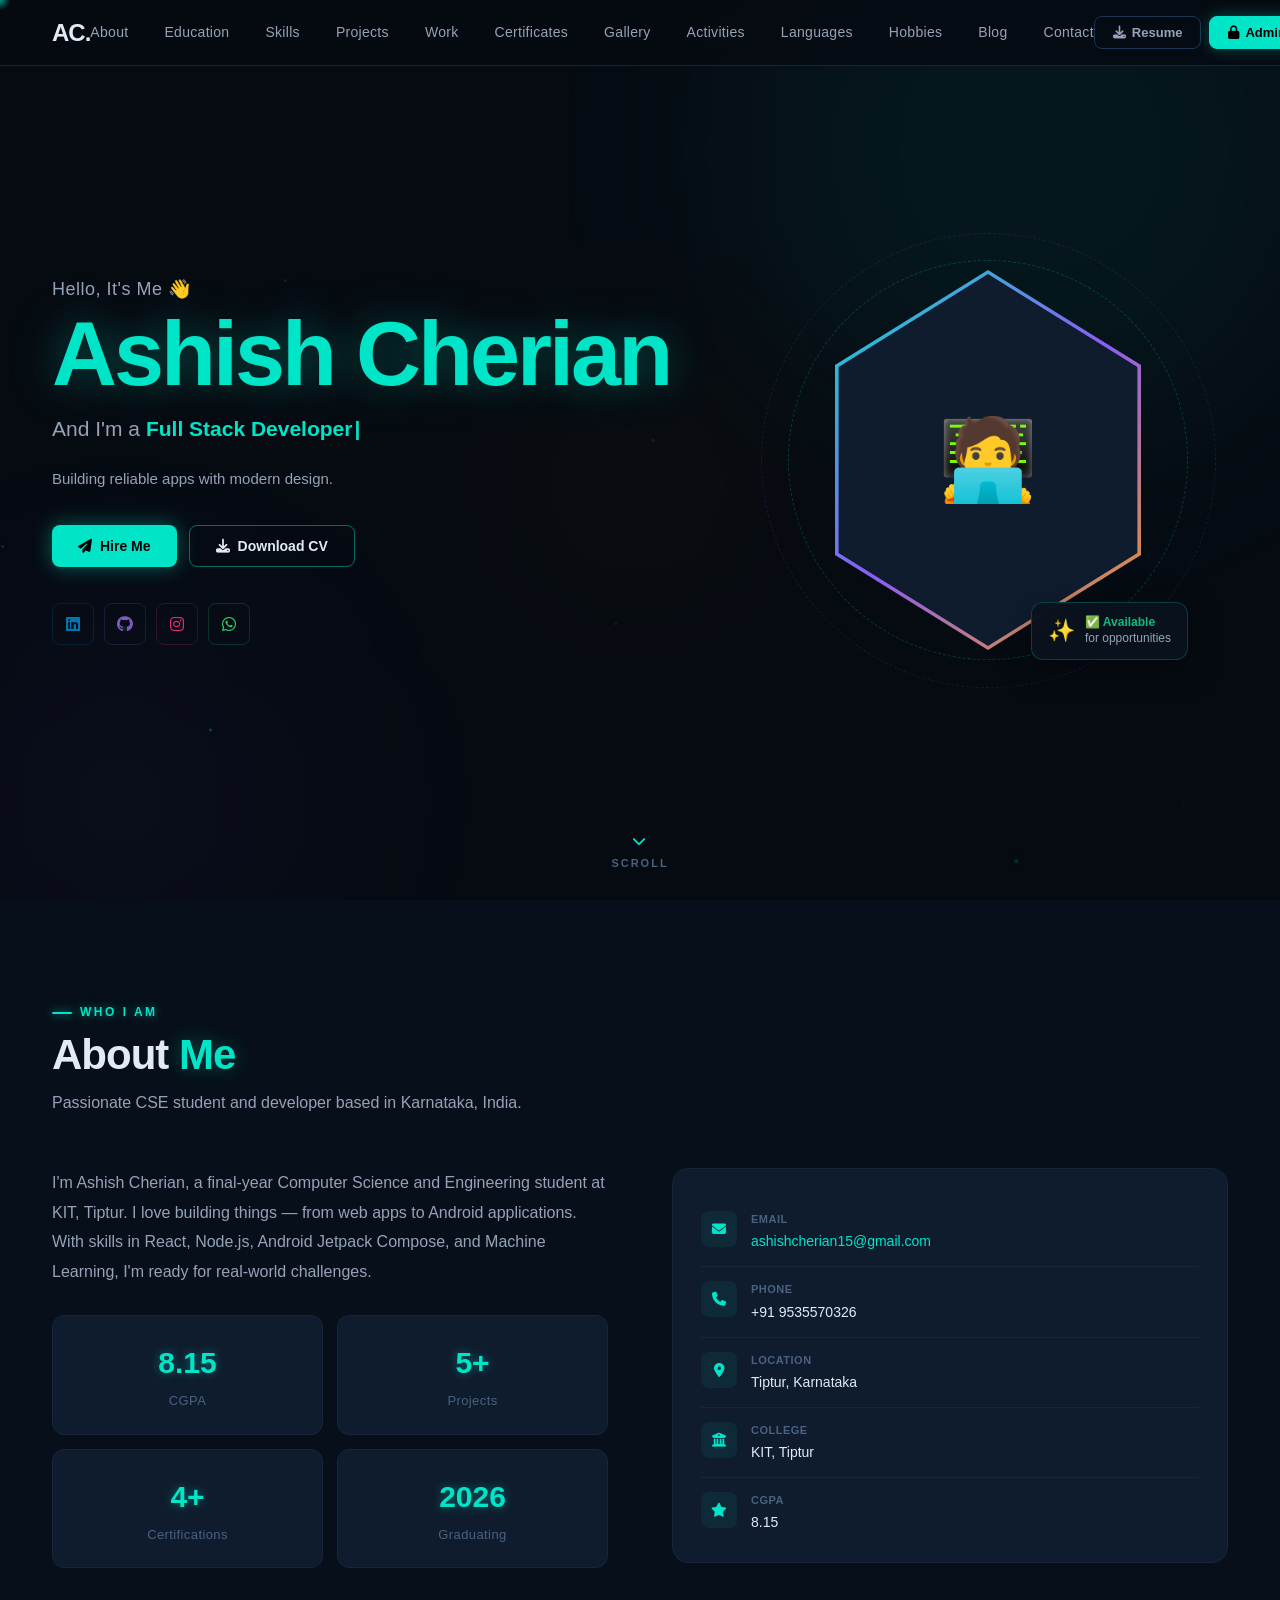
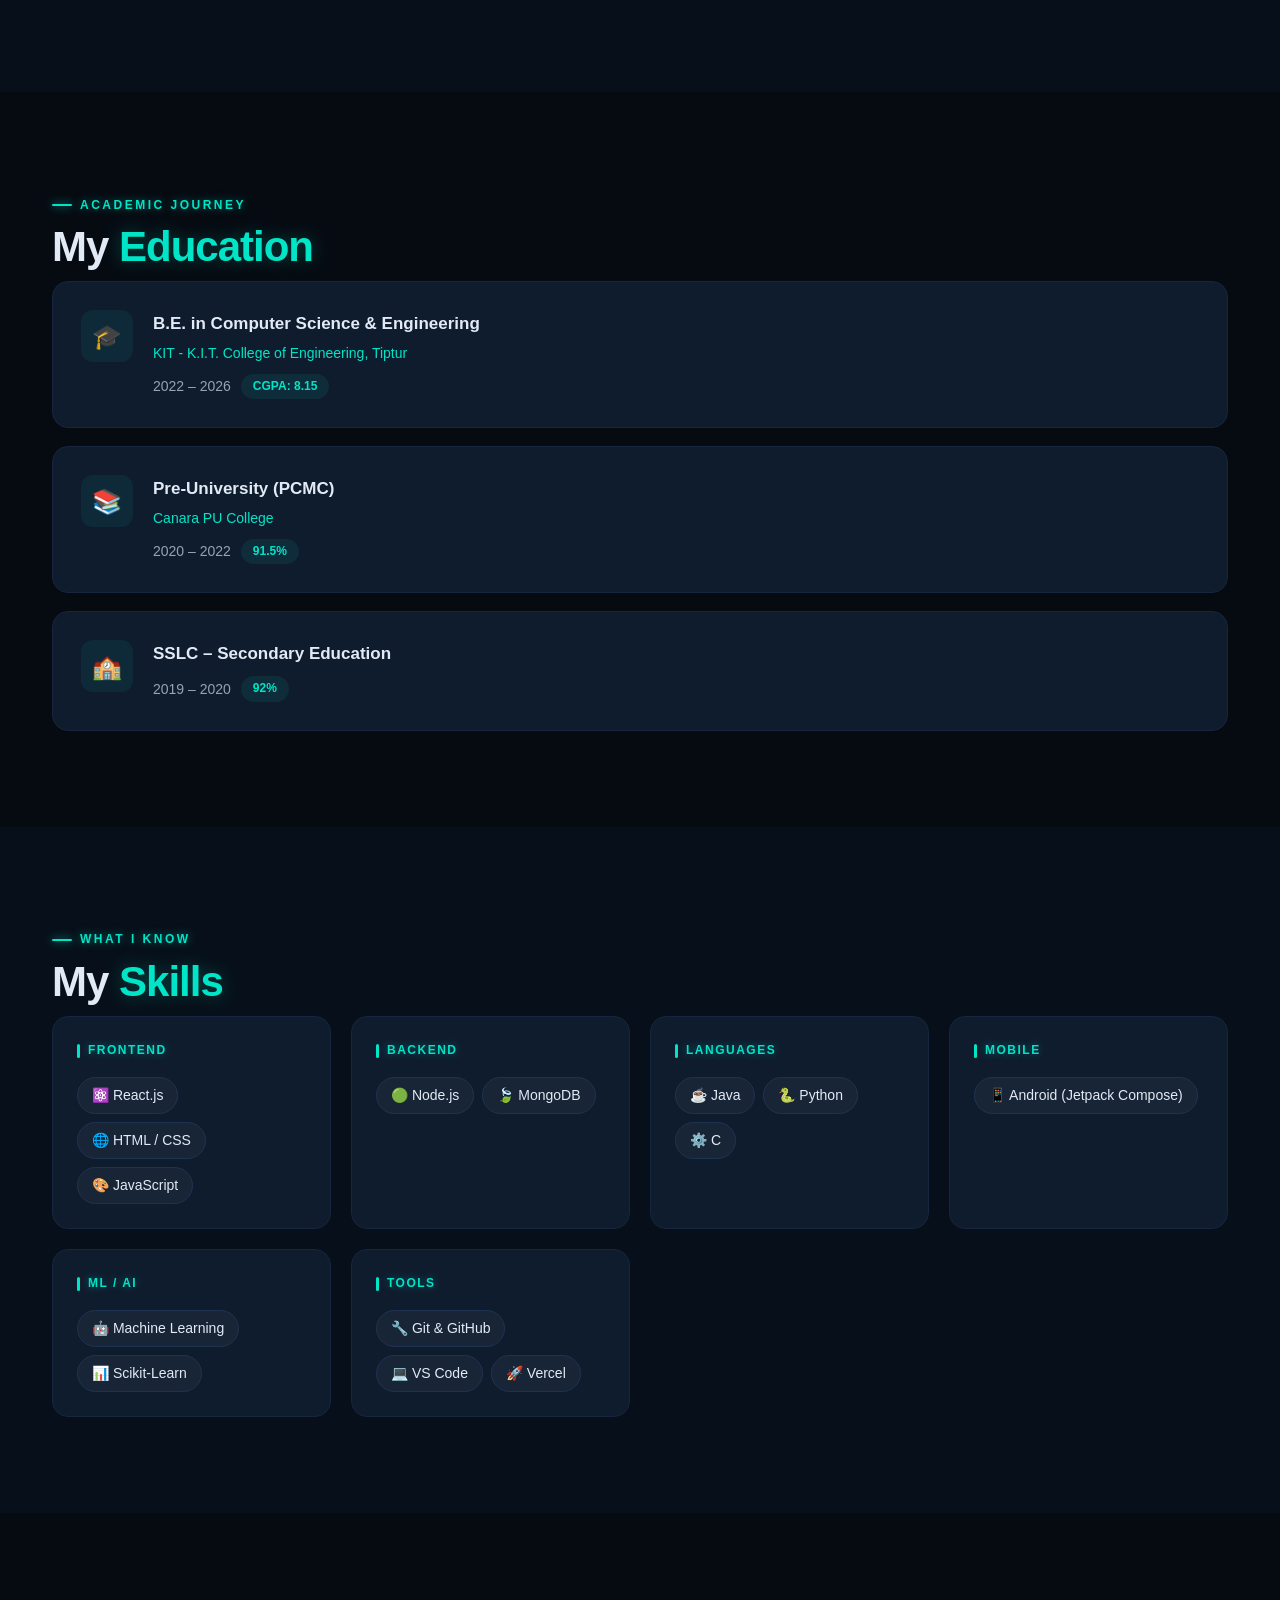
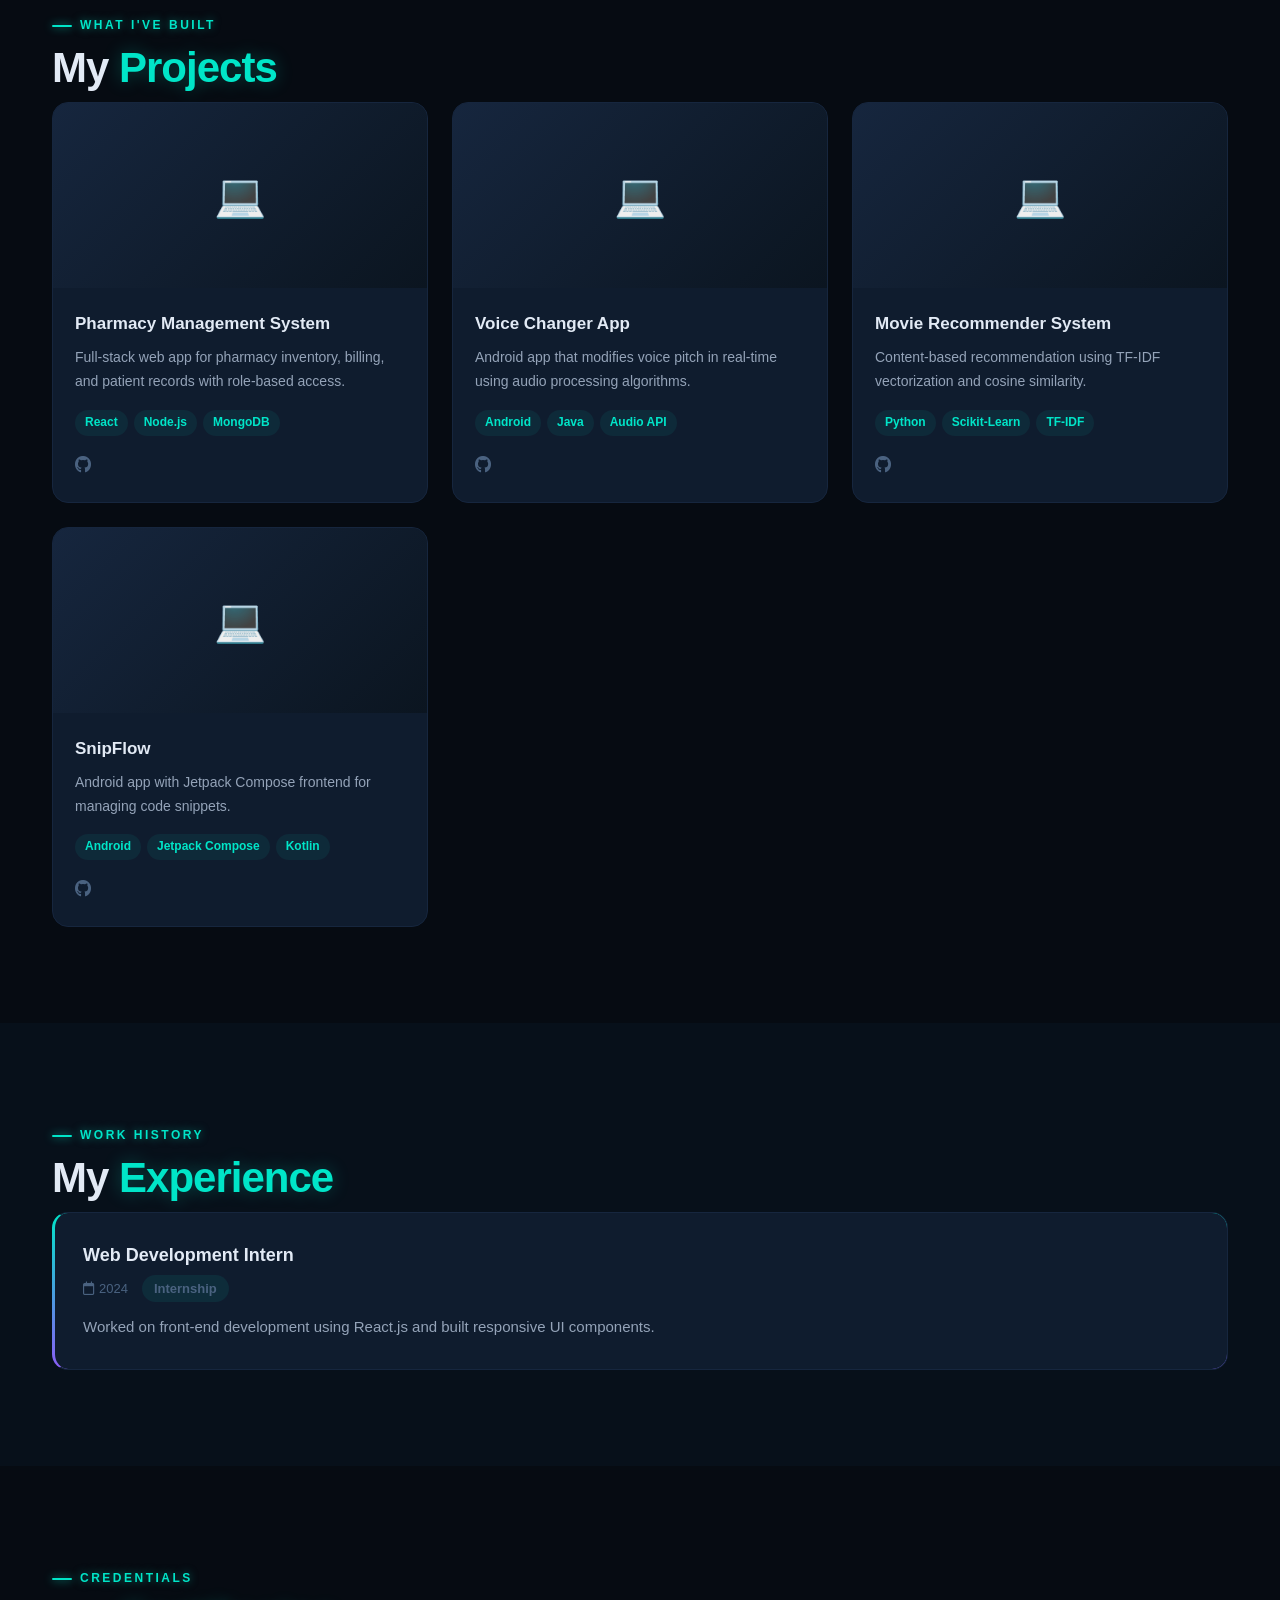
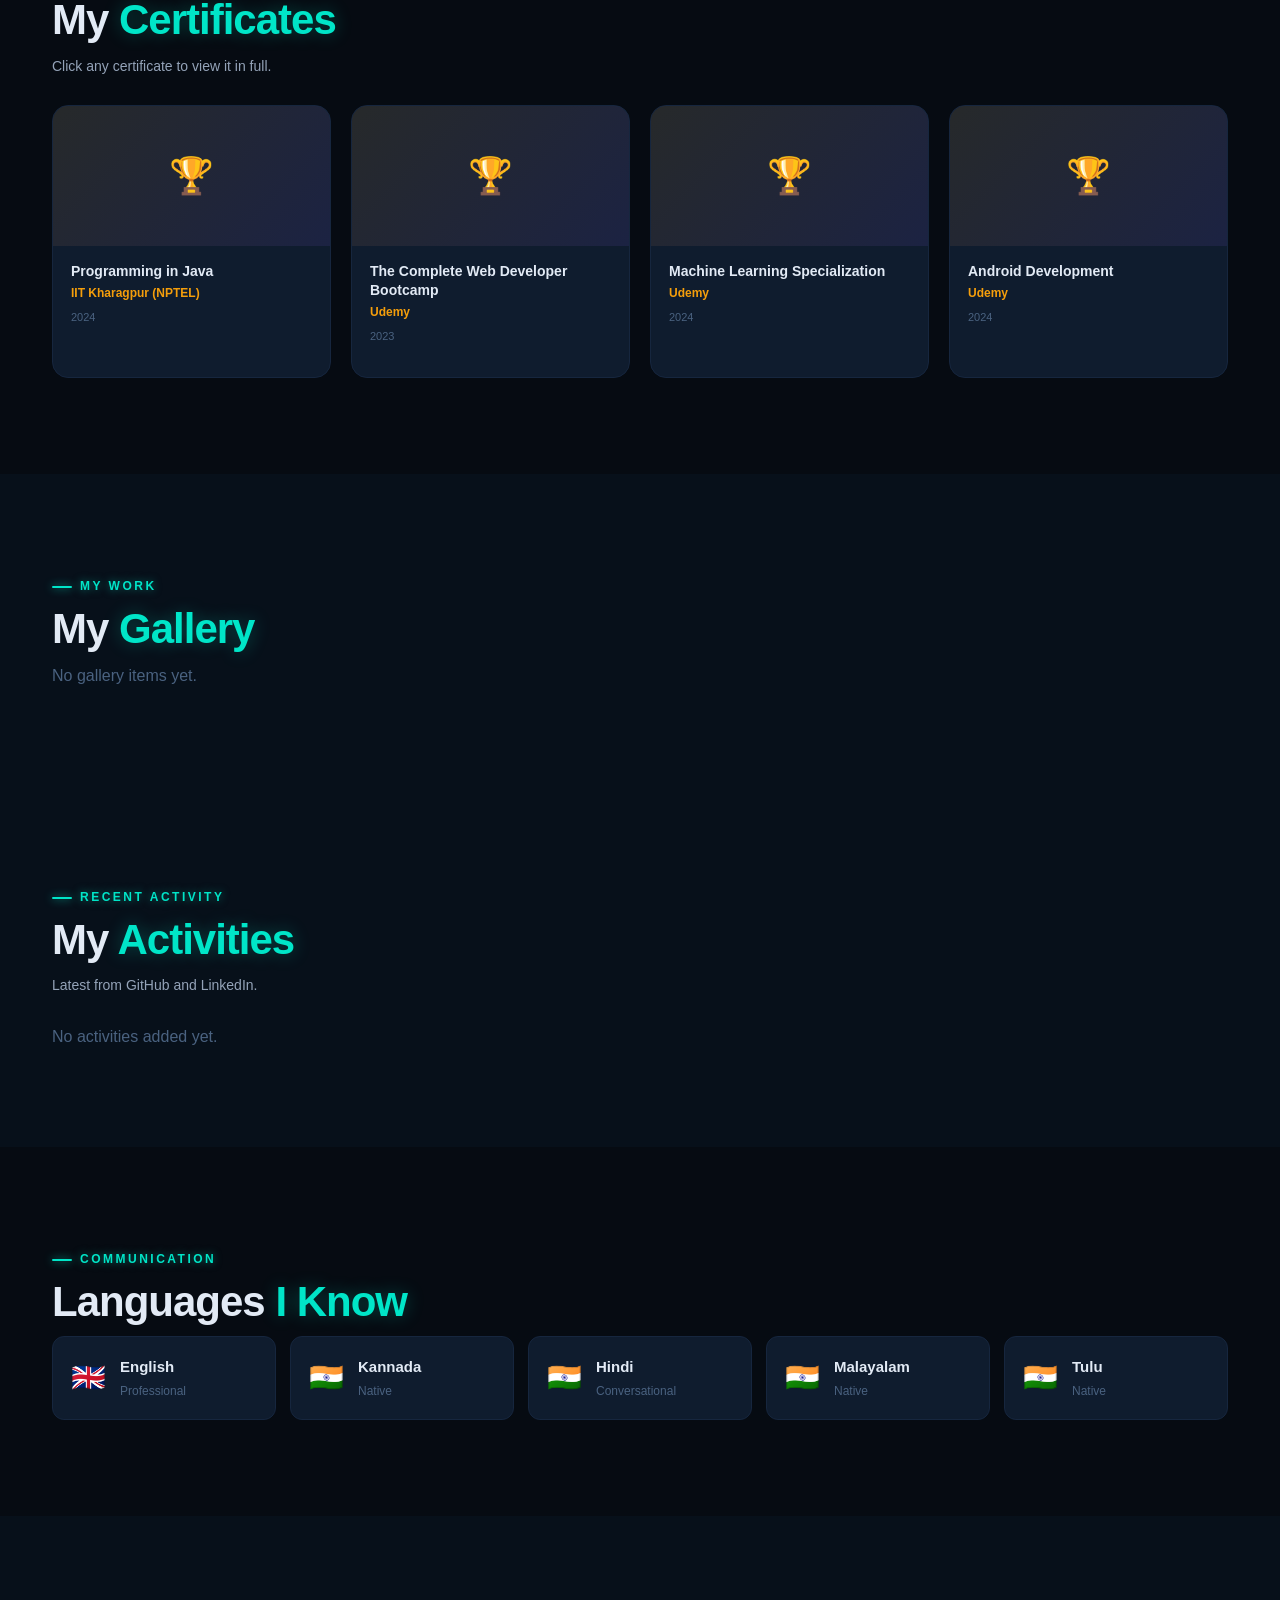
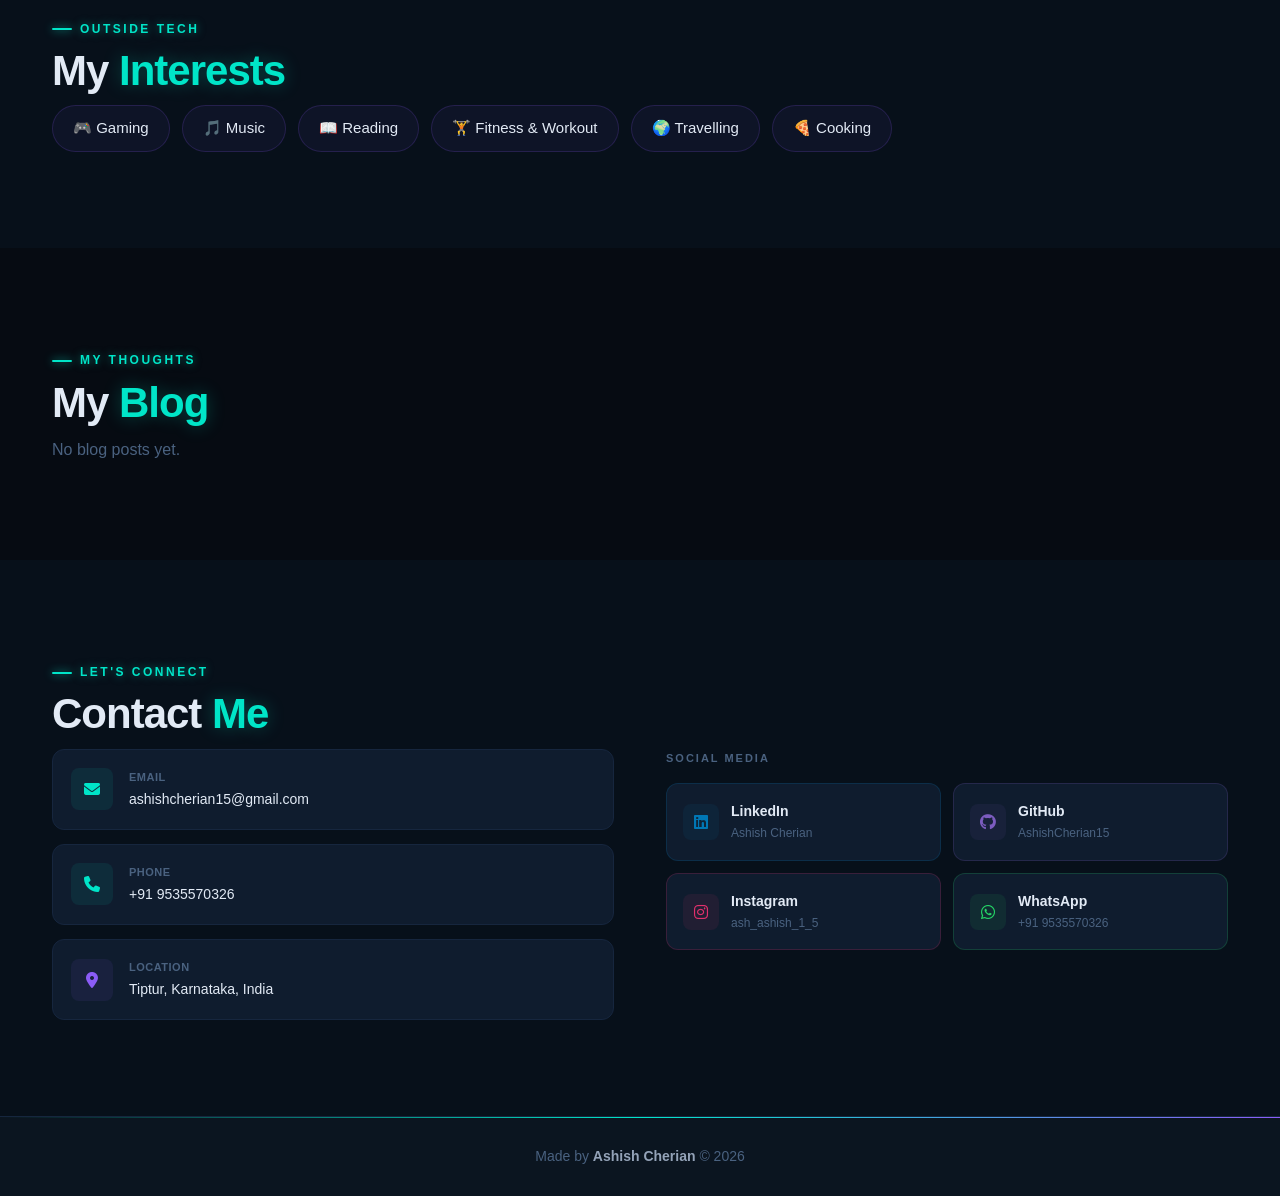
==== commit a2690d91: "Fix admin login button in maintenance mode - hide maintenance overlay when login opens" ====
--- a/index.html
+++ b/index.html
@@ -1664,8 +1664,8 @@
 document.getElementById('lightbox').addEventListener('click',e=>{if(e.target===document.getElementById('lightbox'))closeLB();});
 
 /* AUTH */
-function showLogin(){ document.getElementById('lEmail').value=''; document.getElementById('lPass').value=''; document.getElementById('loginErr').style.display='none'; document.getElementById('loginScreen').classList.add('on'); }
-function hideLogin(){ document.getElementById('loginScreen').classList.remove('on'); }
+function showLogin(){ document.getElementById('lEmail').value=''; document.getElementById('lPass').value=''; document.getElementById('loginErr').style.display='none'; document.getElementById('maintenanceScreen').classList.remove('active'); document.getElementById('loginScreen').classList.add('on'); }
+function hideLogin(){ document.getElementById('loginScreen').classList.remove('on'); checkMaintenance(); }
 async function doLogin(){
   const email=document.getElementById('lEmail').value.trim();
   const pass=document.getElementById('lPass').value;
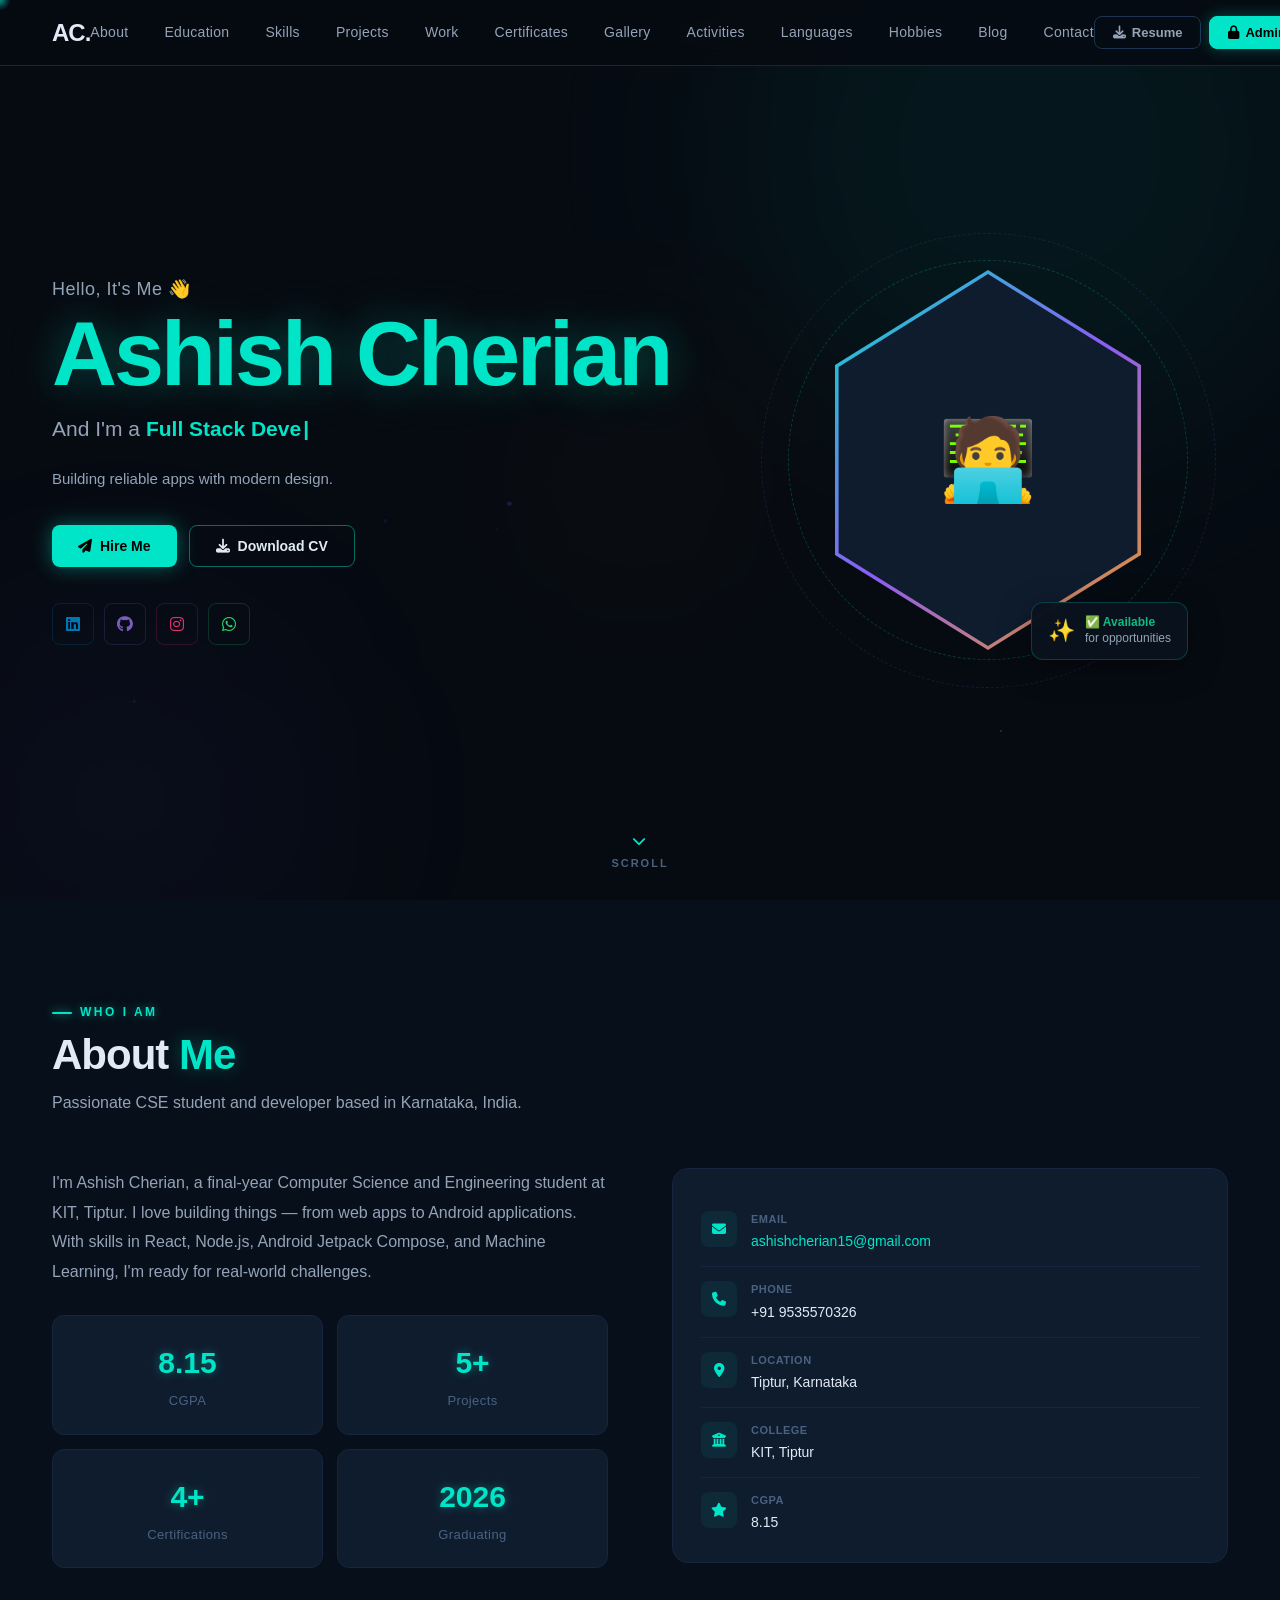
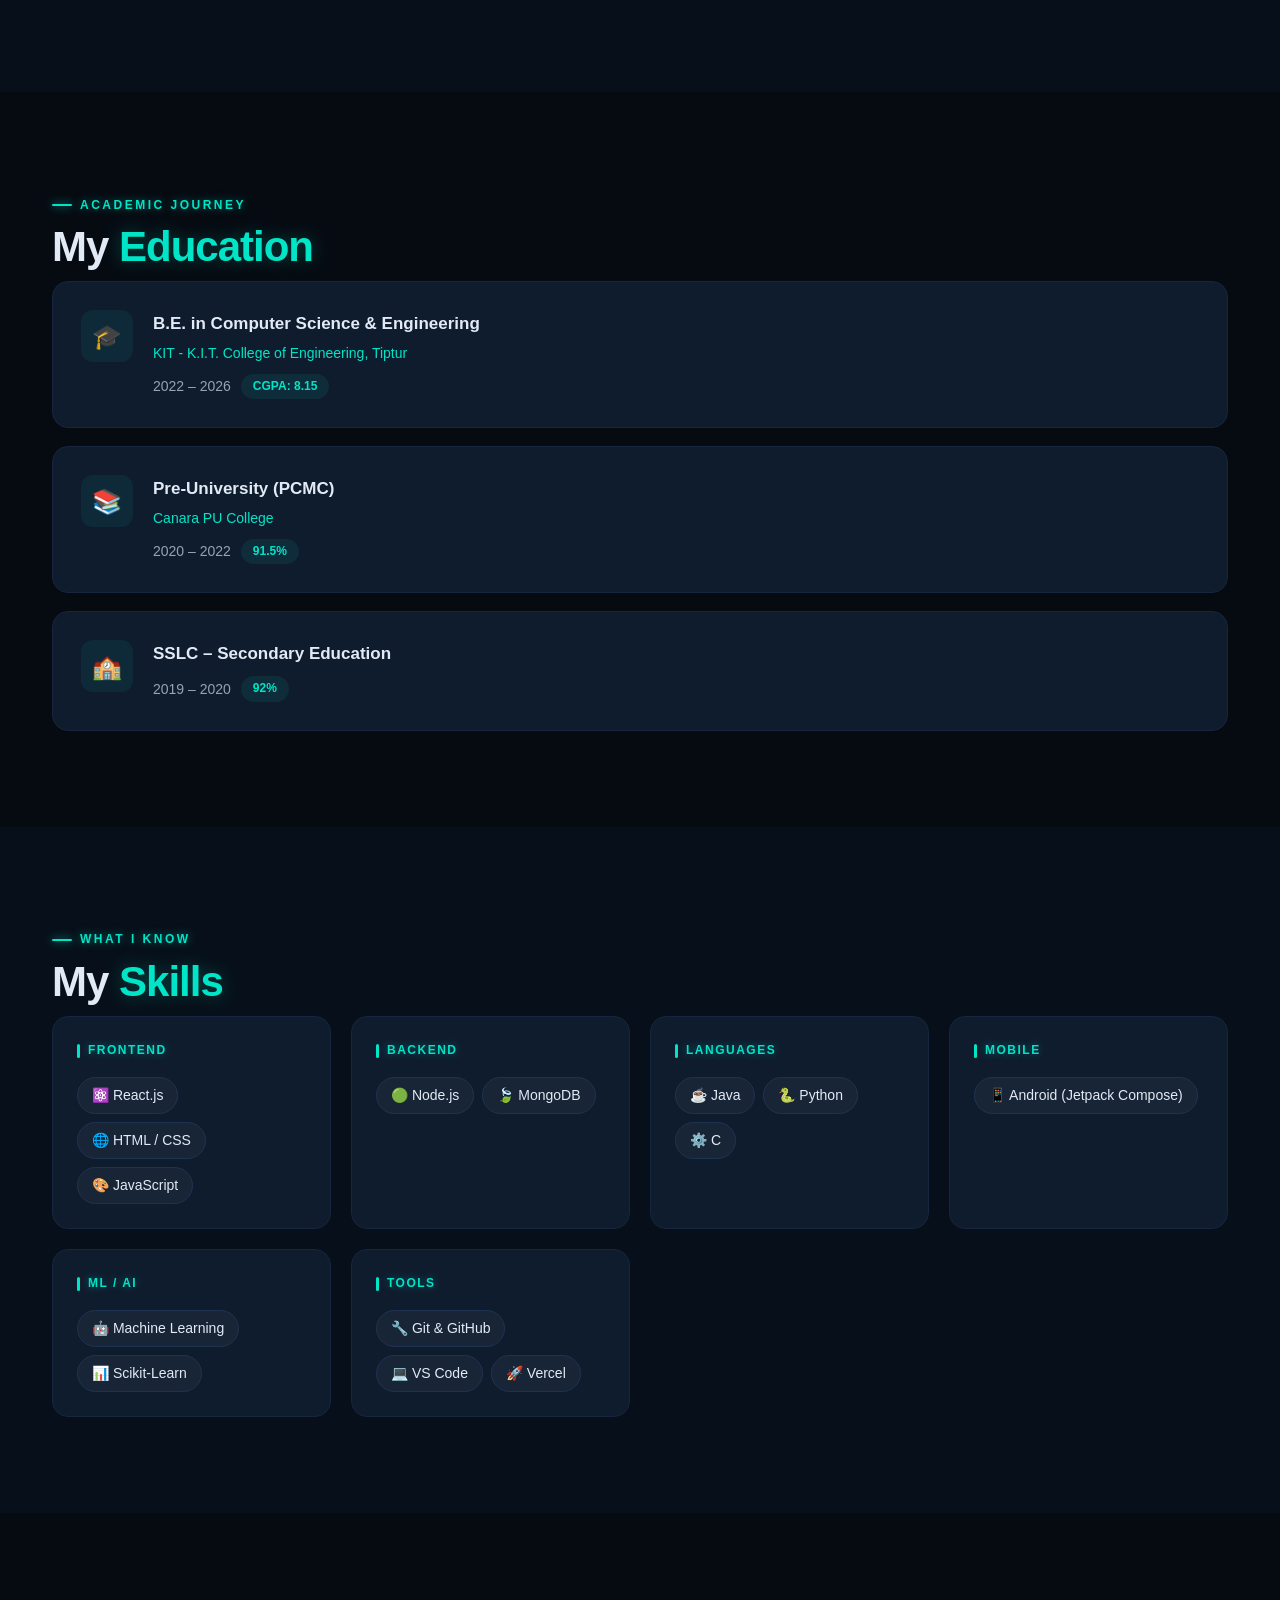
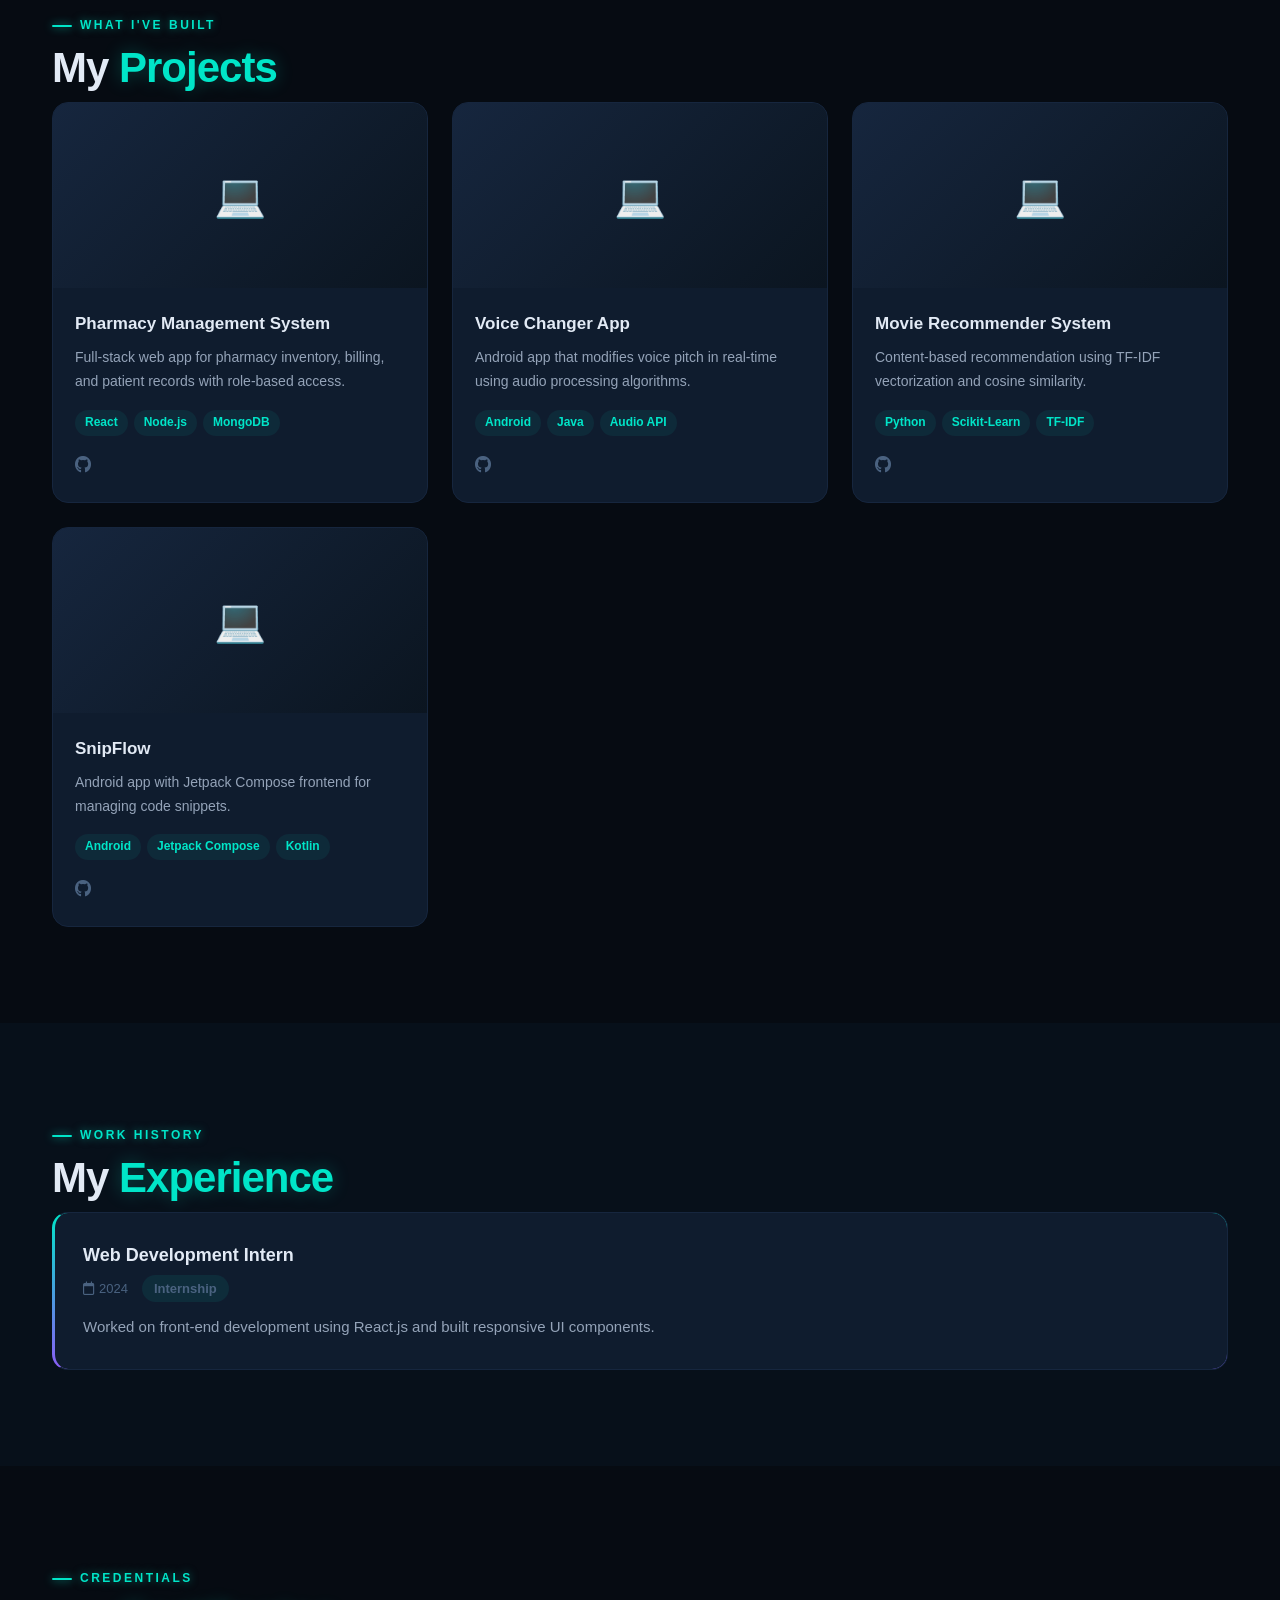
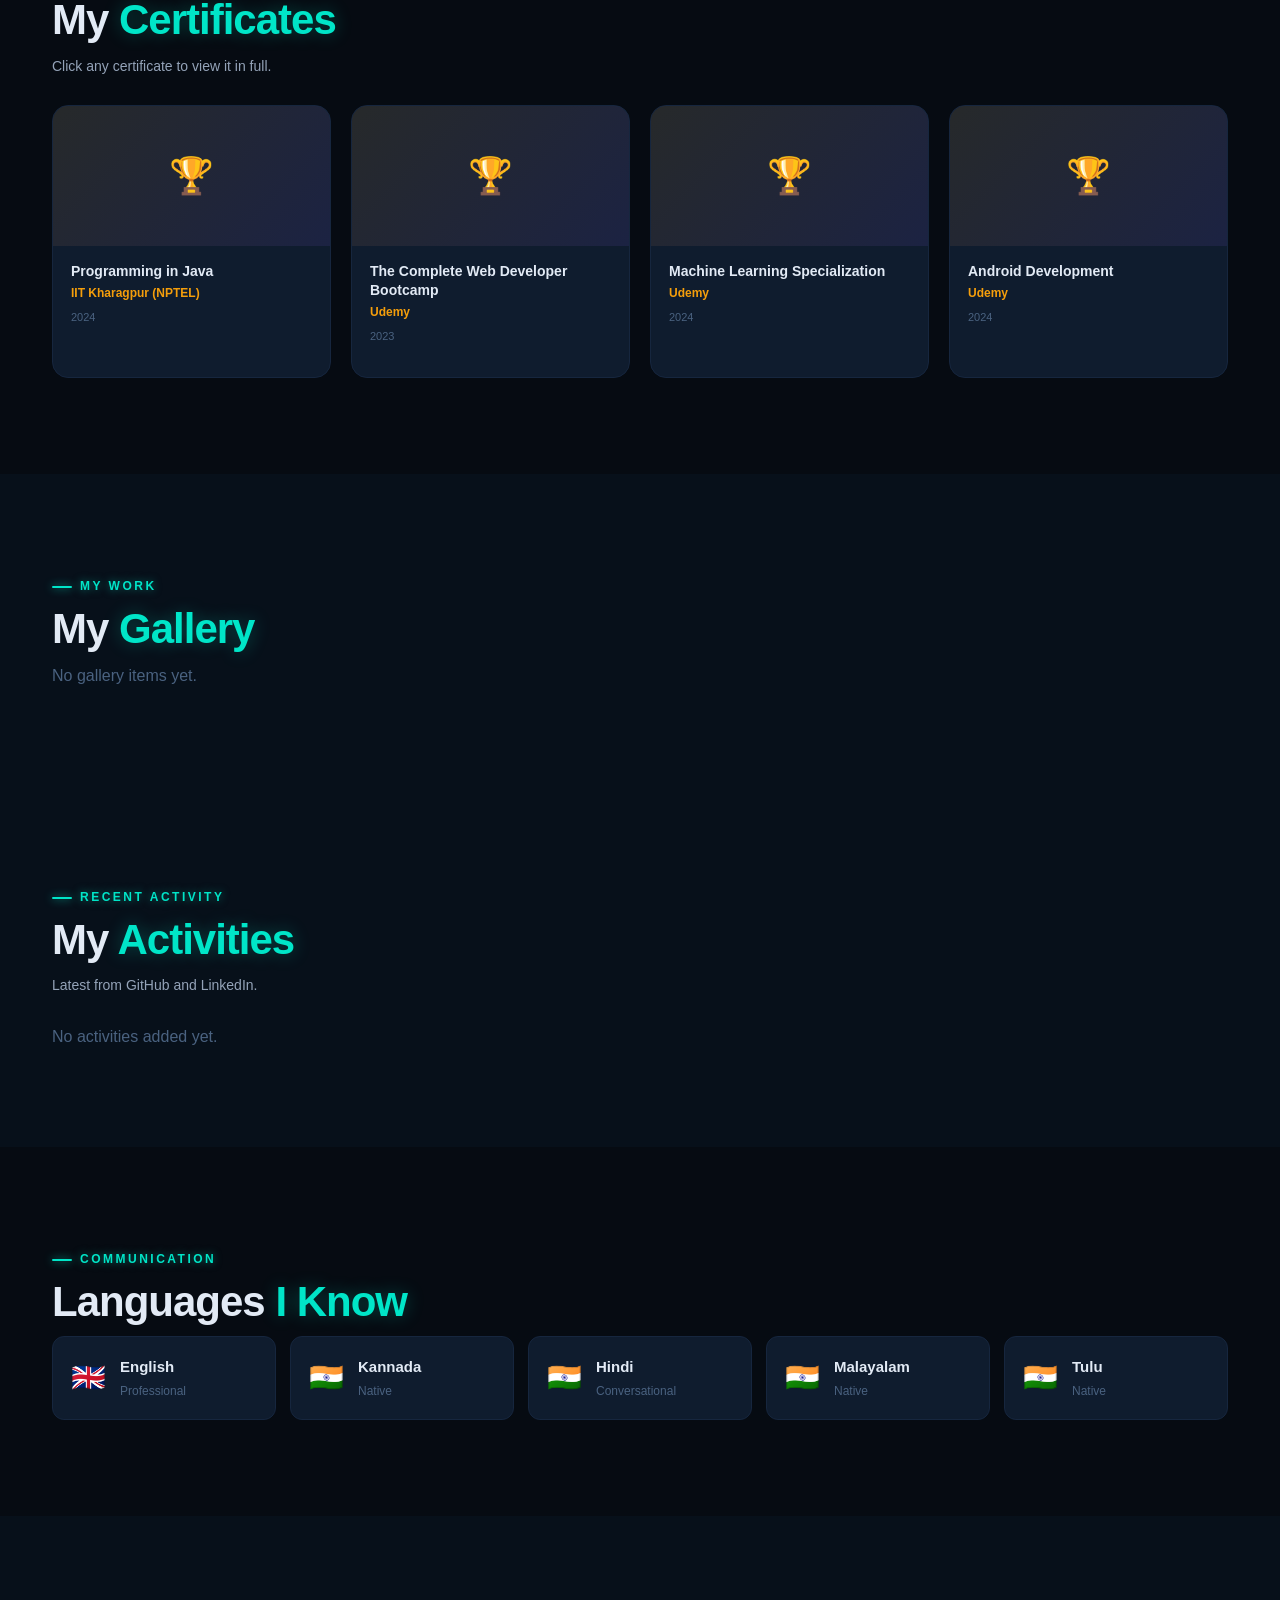
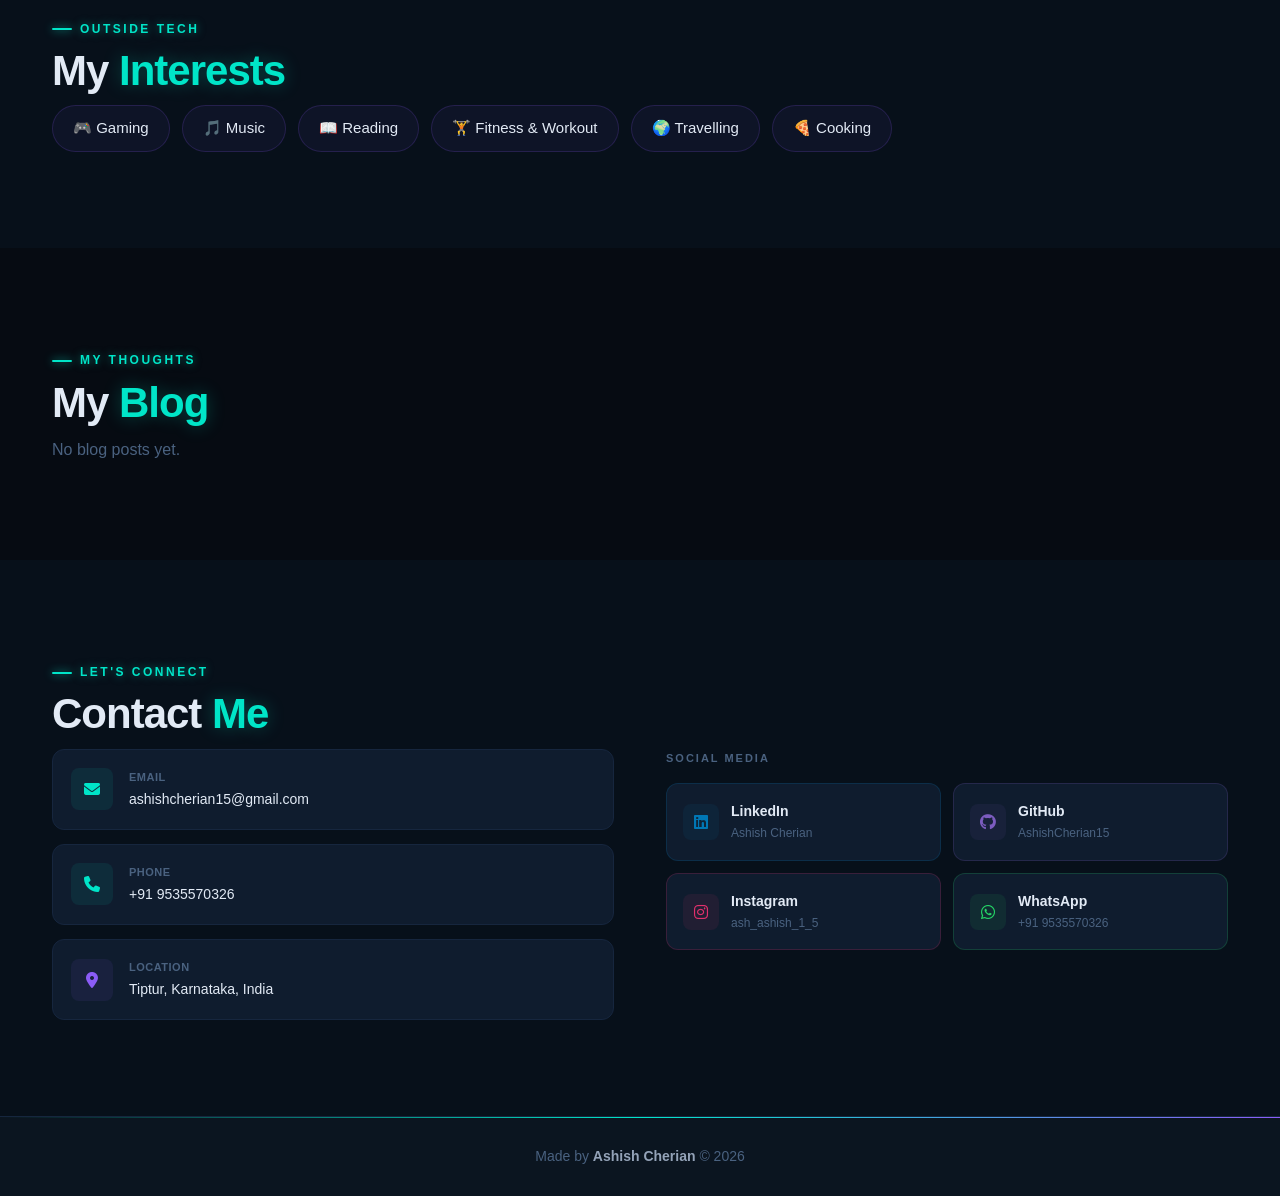
==== commit 54823d17: "fix: migrate portfolio to new Supabase project" ====
--- a/index.html
+++ b/index.html
@@ -9,8 +9,8 @@
 <script src="https://cdn.jsdelivr.net/npm/@supabase/supabase-js@2"></script>
 <script>
 const _supa = supabase.createClient(
-  'https://gbqlhekzznyjlgedqzfq.supabase.co',
-  'sb_publishable_vDnEkPaRcIF7FZ1nW0l8Iw_L2k1vF0C'
+  'https://wapurqijmuisbnjwbink.supabase.co',
+  'sb_publishable_4gVgH9SMqhRa8wQjtXHtOA_AHaibHcH'
 );
 const BUCKET = 'portfolio';
 async function supaUpload(path, file){
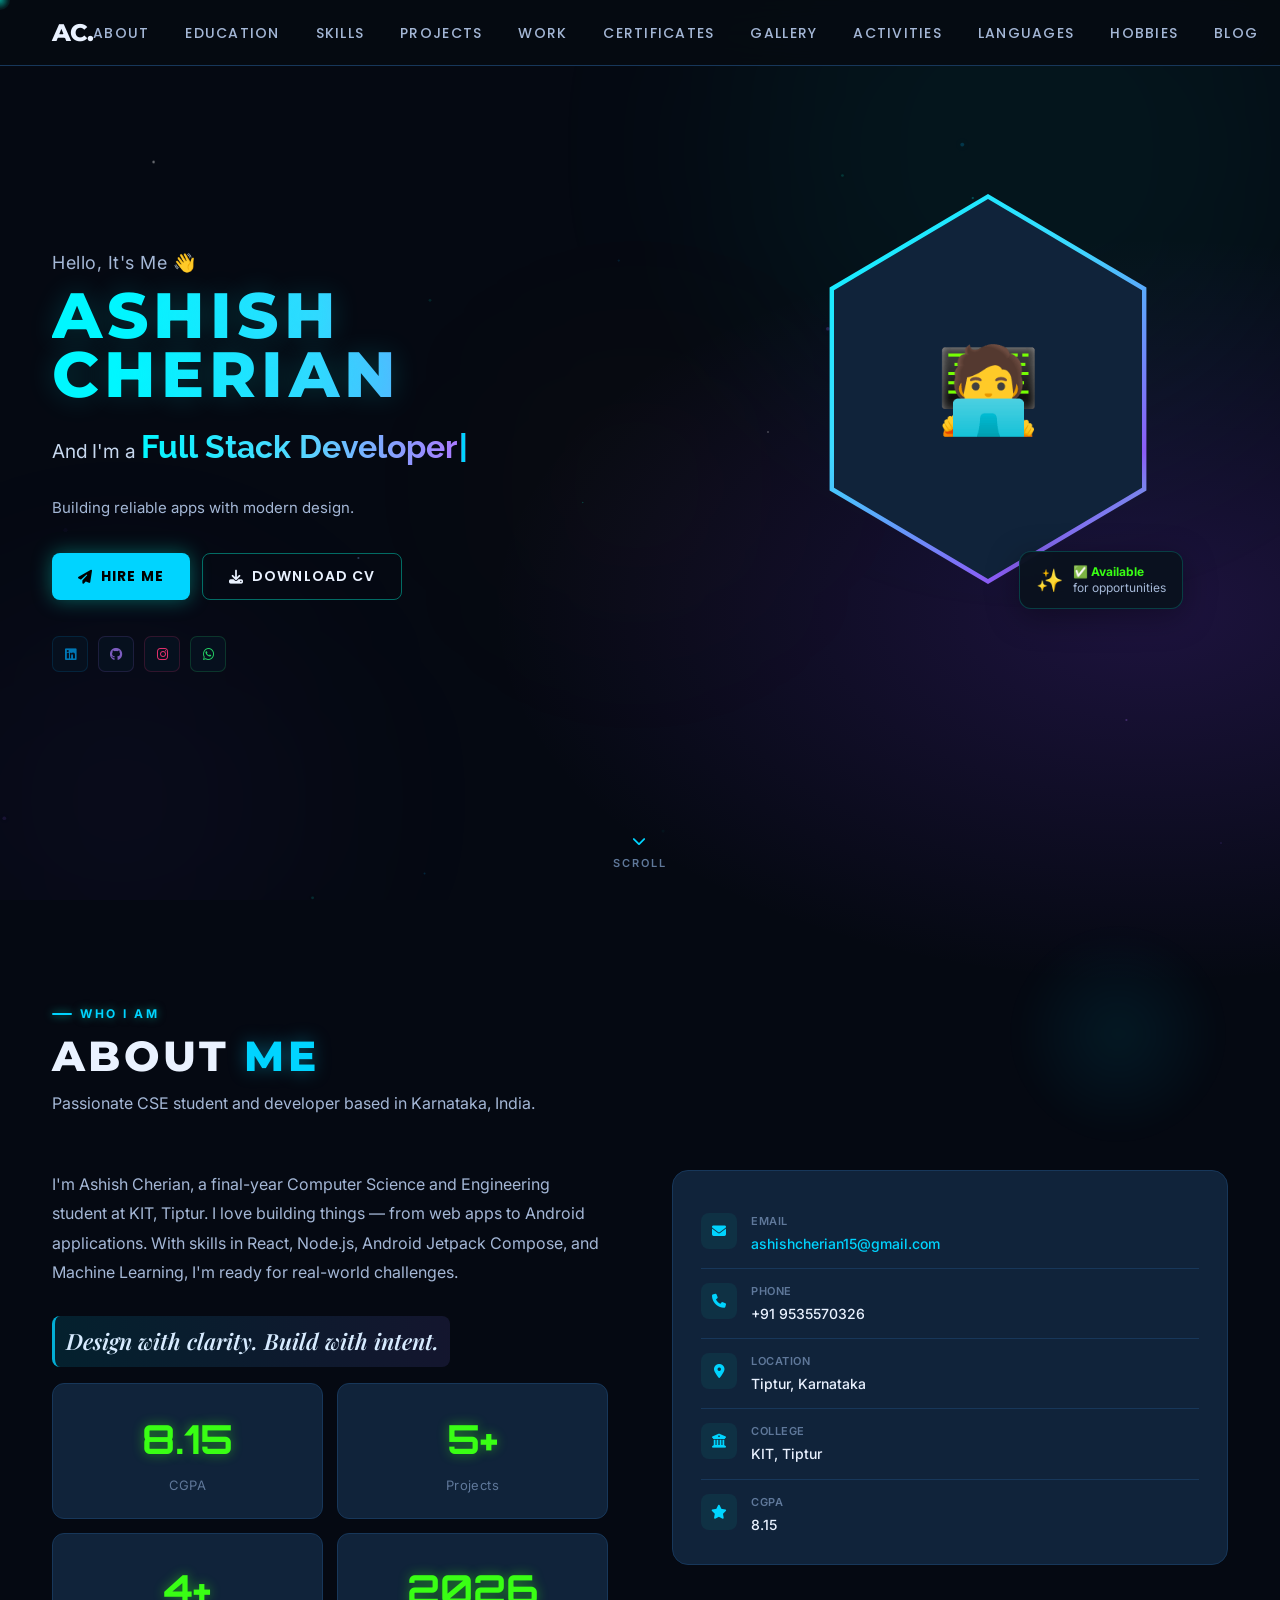
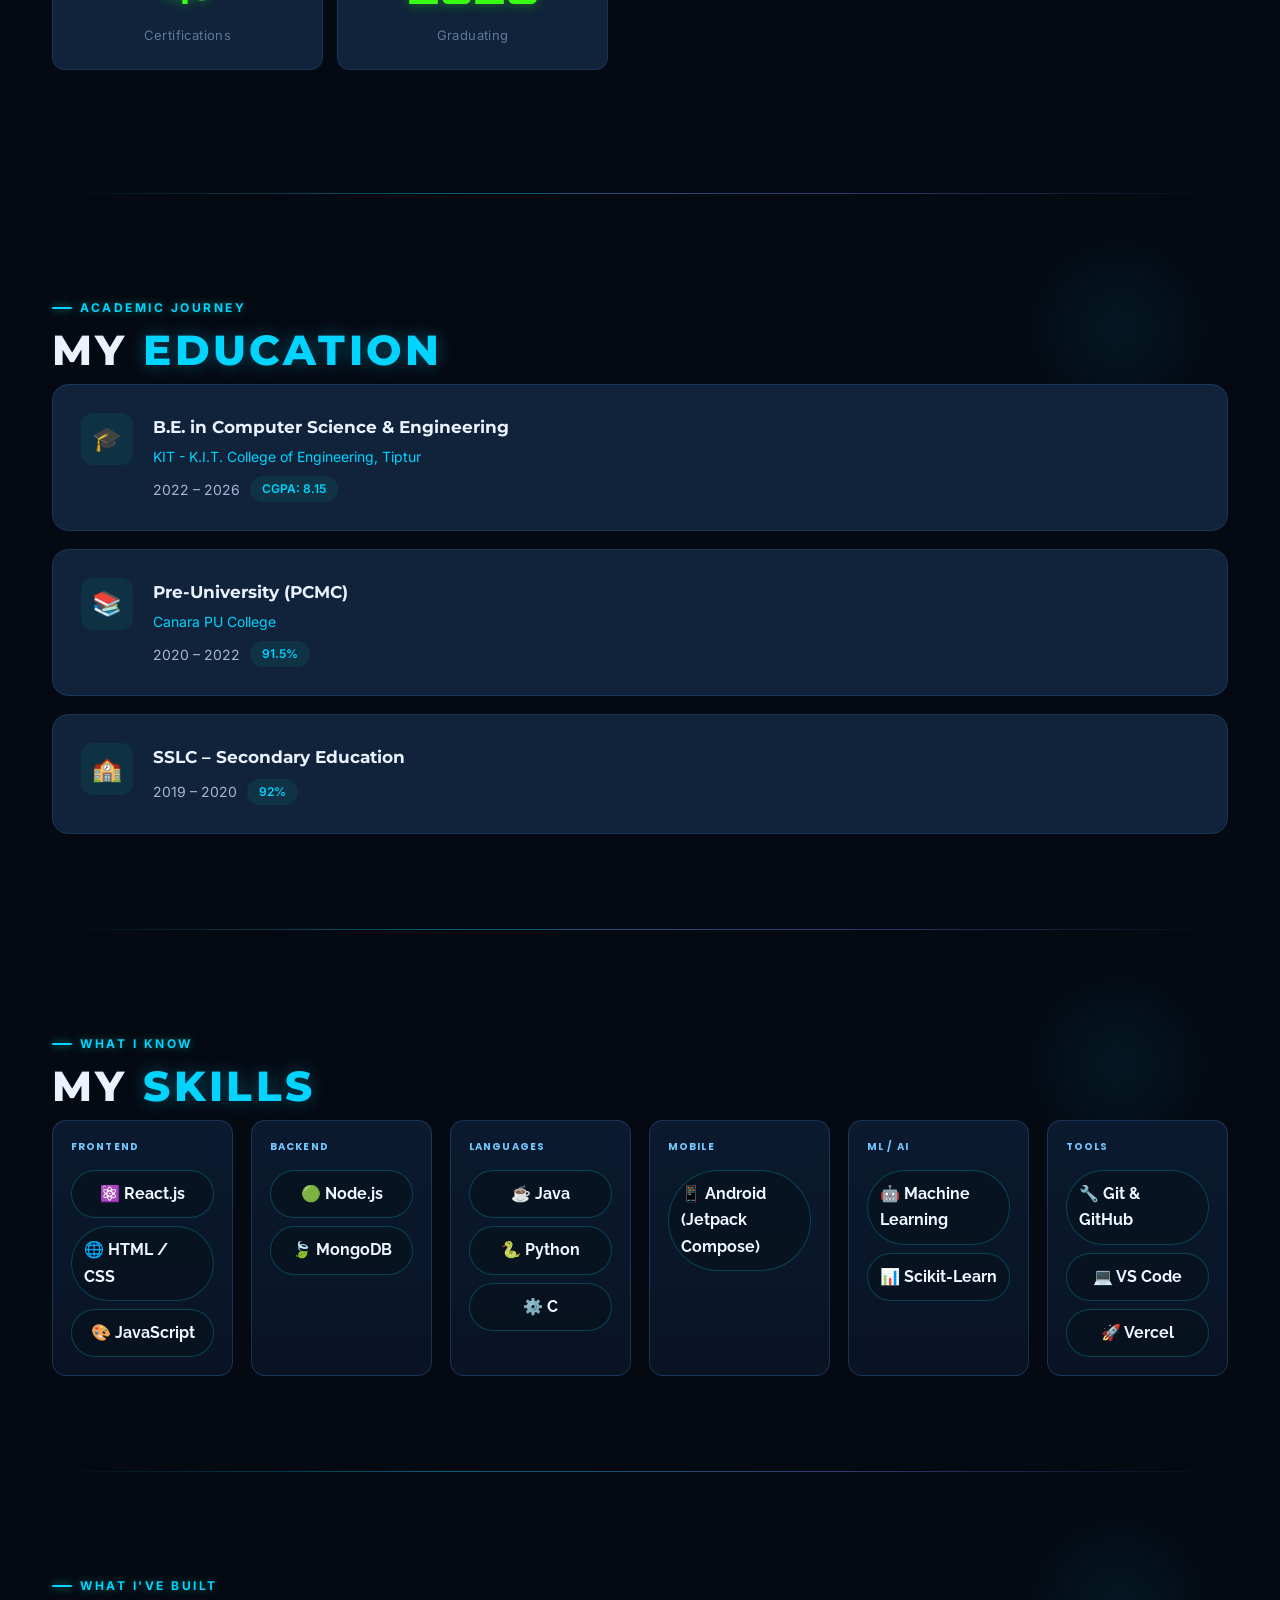
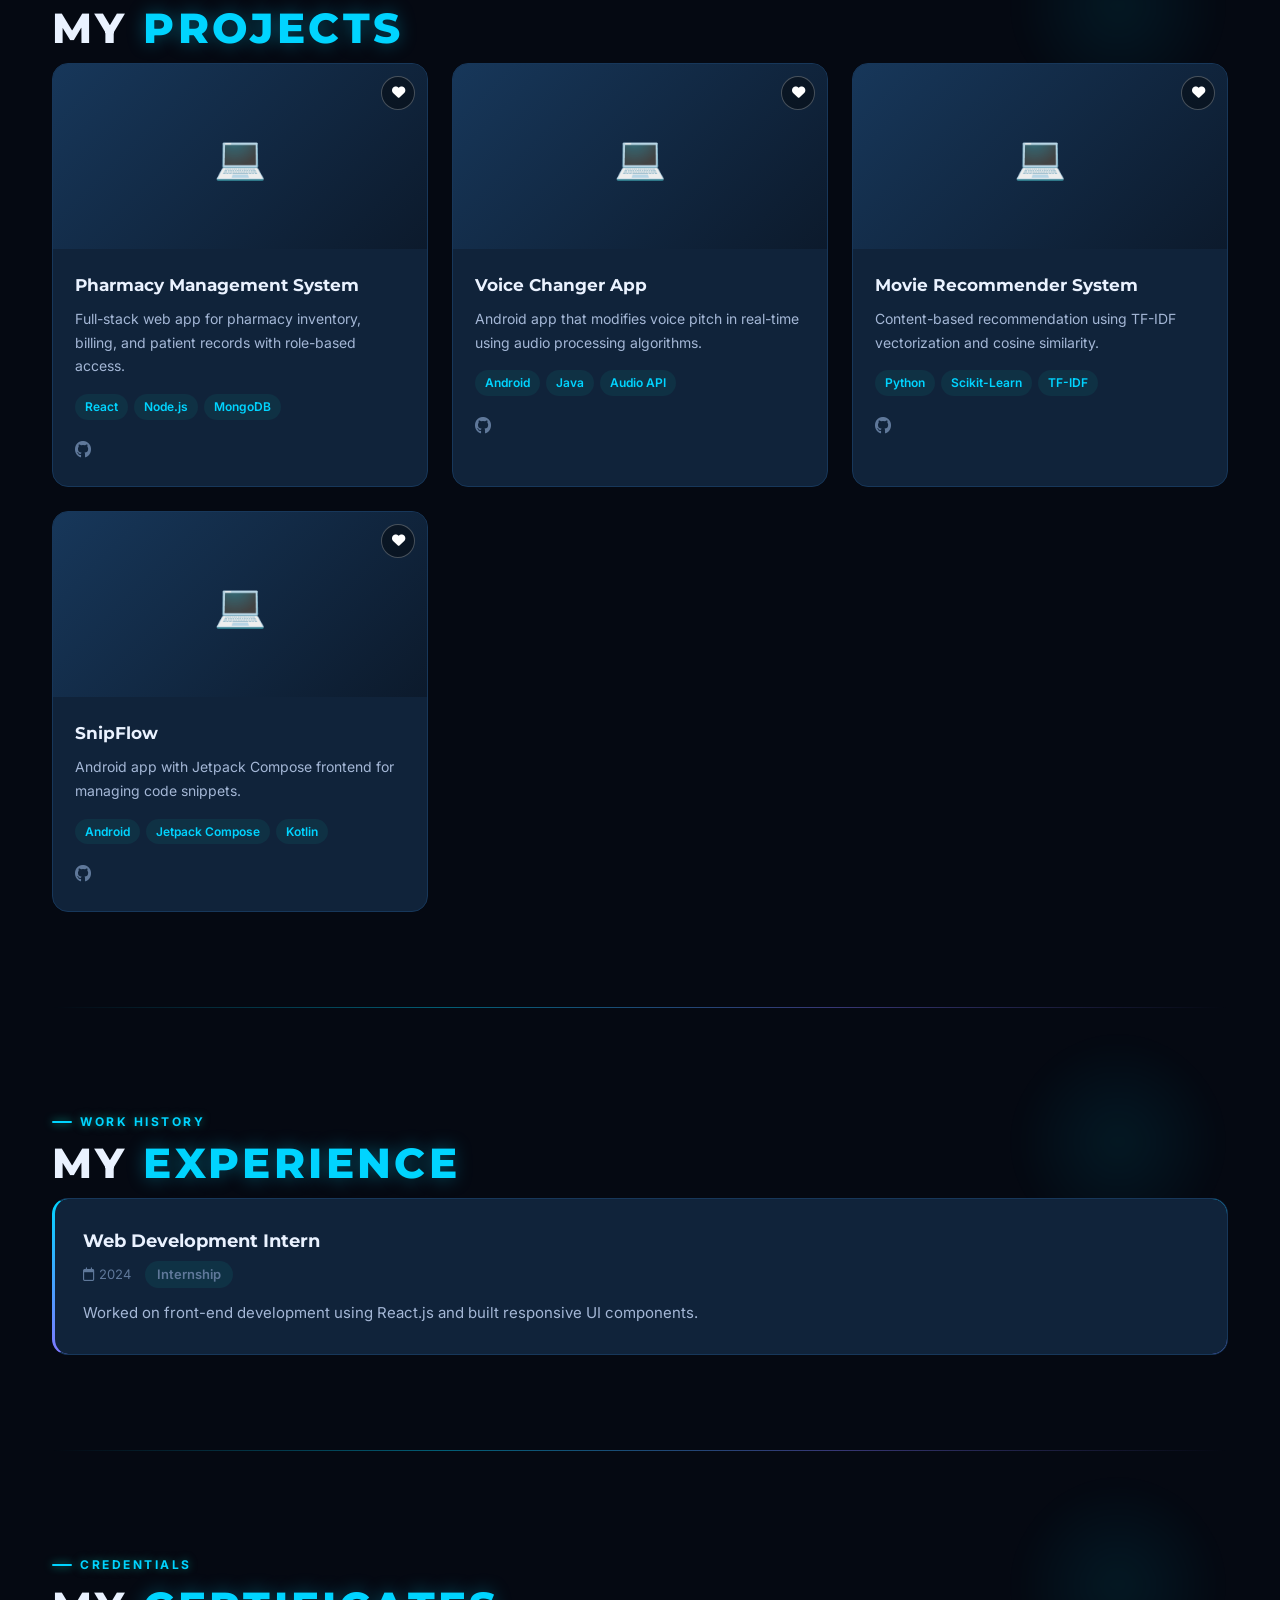
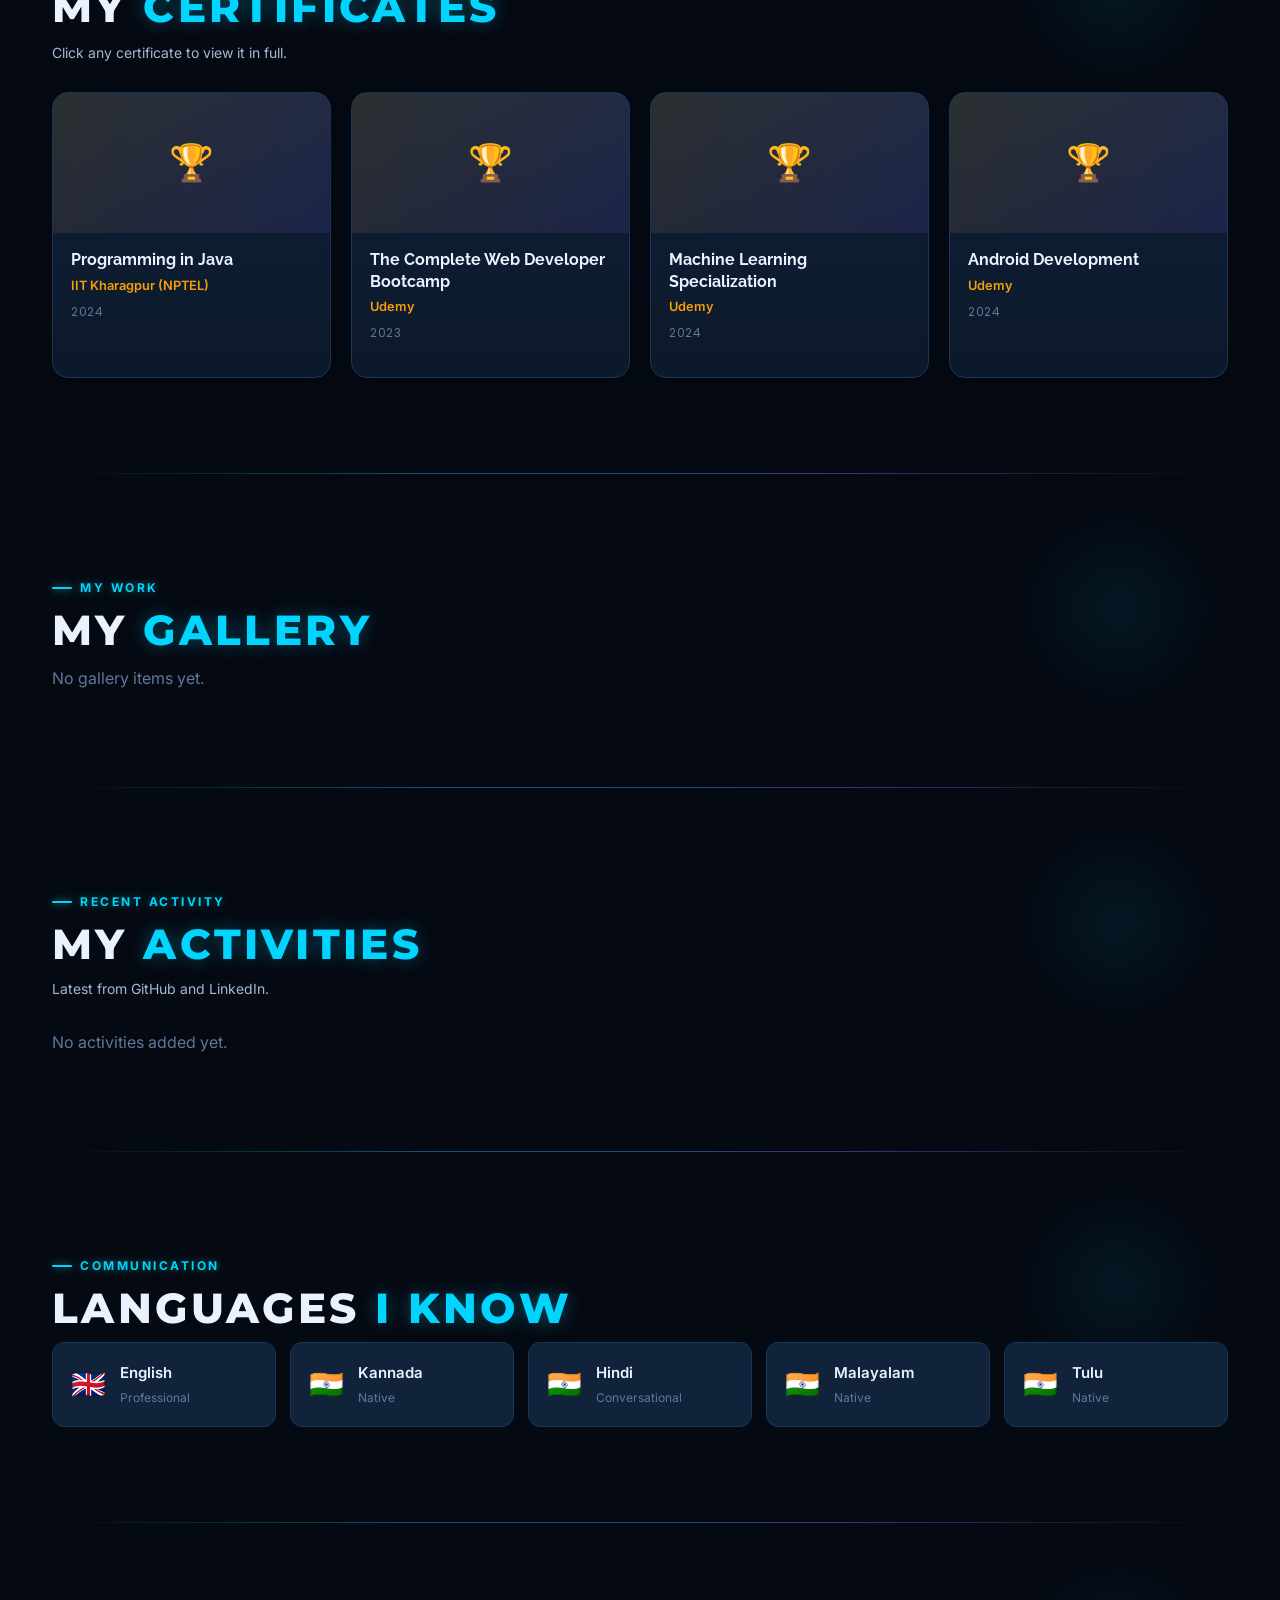
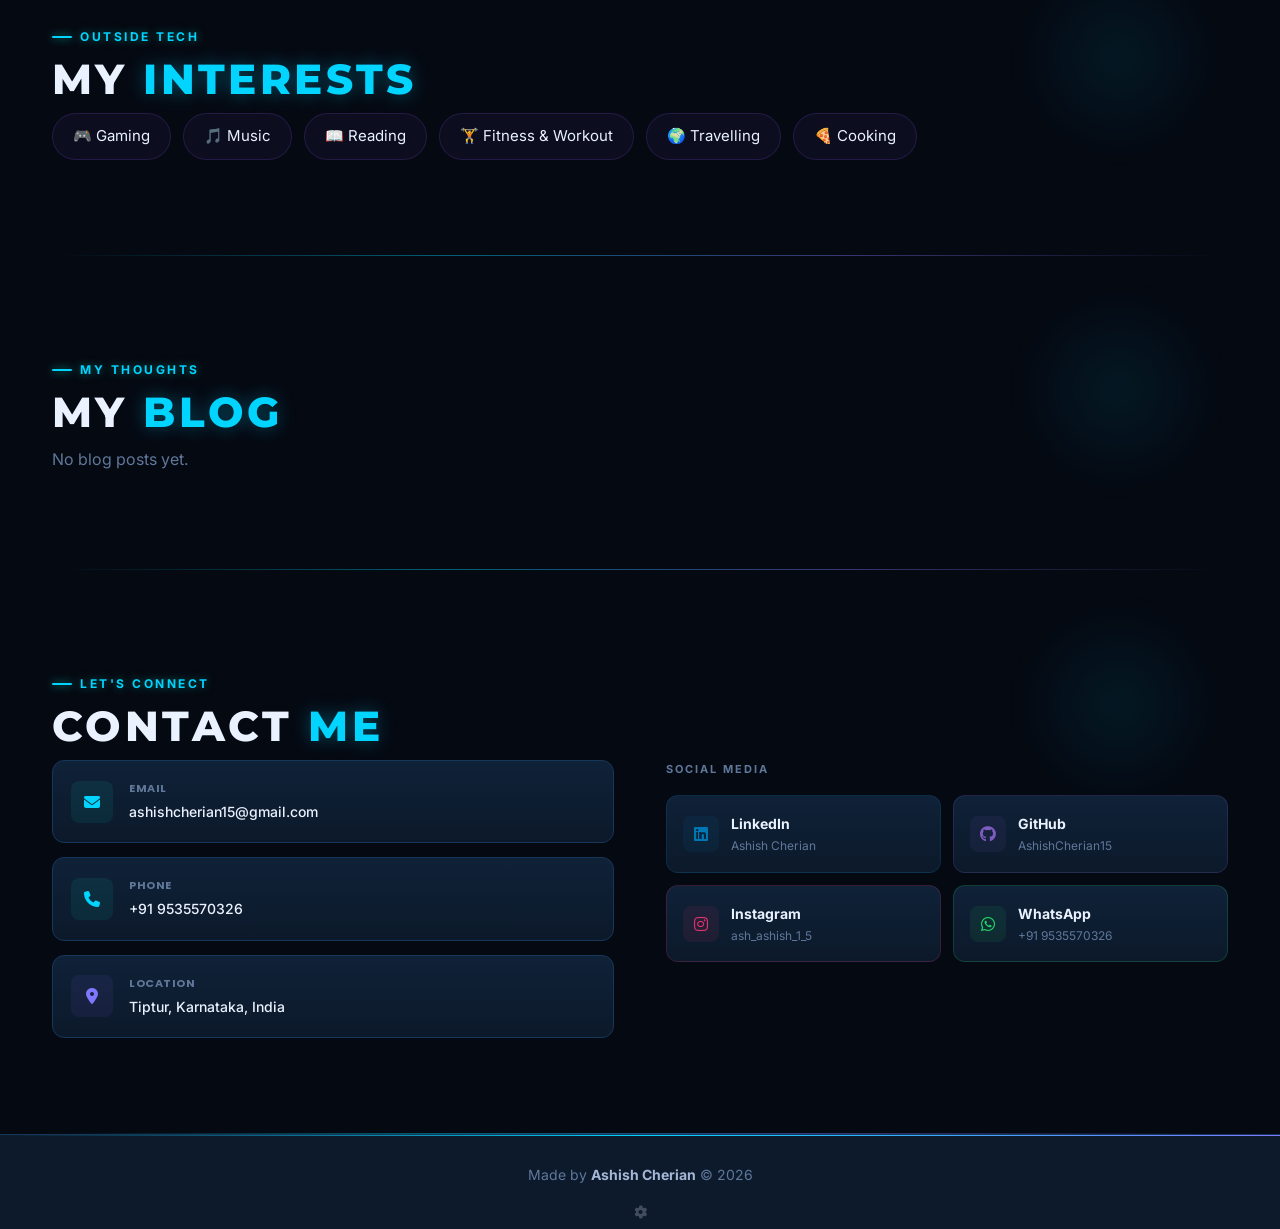
==== commit 5337db88: "Revamp portfolio visuals and admin visibility save flow" ====
--- a/index.html
+++ b/index.html
@@ -4,8 +4,9 @@
 <meta charset="UTF-8">
 <meta name="viewport" content="width=device-width, initial-scale=1.0">
 <title id="pageTitle">Ashish Cherian | Portfolio</title>
-<link href="https://fonts.googleapis.com/css2?family=Playfair+Display:wght@700;800;900&family=Space+Grotesk:wght@500;600;700&family=Poppins:ital,wght@0,400;0,500;0,600;0,700;1,400&family=Outfit:wght@400;600;700;800&family=Abril+Fatface&family=DM+Sans:wght@400;500;700&display=swap" rel="stylesheet">
+<link href="https://fonts.googleapis.com/css2?family=Montserrat:wght@500;600;700;800&family=Raleway:wght@500;600;700&family=Inter:wght@400;500;600&family=Poppins:wght@500;600;700&family=Orbitron:wght@600;700&family=Playfair+Display:ital,wght@0,600;1,600&display=swap" rel="stylesheet">
 <link rel="stylesheet" href="https://cdnjs.cloudflare.com/ajax/libs/font-awesome/6.5.0/css/all.min.css">
+<script src="https://cdnjs.cloudflare.com/ajax/libs/bodymovin/5.12.2/lottie.min.js"></script>
 <script src="https://cdn.jsdelivr.net/npm/@supabase/supabase-js@2"></script>
 <script>
 const _supa = supabase.createClient(
@@ -26,27 +27,32 @@
    ROOT & RESET
 ═══════════════════════════════════════════ */
 :root {
-  --bg: #060b12;
-  --bg2: #07101a;
-  --surf: #0b1520;
-  --card: #0f1c2e;
-  --card2: #122030;
-  --bdr: #16263e;
-  --bdr2: #1e3352;
-  --cyan: #00e5c8;
-  --cyan2: #00c4ac;
-  --purple: #8b5cf6;
-  --purple2: #7c3aed;
+  --bg: #050912;
+  --bg2: #071322;
+  --surf: #0c1a2c;
+  --card: #10233a;
+  --card2: #112844;
+  --bdr: #17375a;
+  --bdr2: #1b4b76;
+  --cyan: #00d4ff;
+  --cyan2: #00b7df;
+  --teal: #00e0c6;
+  --purple: #7f78ff;
+  --purple2: #645cff;
   --yellow: #f59e0b;
   --yellow2: #d97706;
   --pink: #ec4899;
-  --green: #10b981;
+  --green: #39ff14;
   --red: #ef4444;
-  --text: #e2eaf5;
-  --text2: #94a3b8;
-  --text3: #4a6280;
-  --font-h: 'Syne', sans-serif;
-  --font-b: 'Plus Jakarta Sans', sans-serif;
+  --text: #eaf2ff;
+  --text2: #a4b7d6;
+  --text3: #5f789a;
+  --font-h: 'Montserrat', sans-serif;
+  --font-sub: 'Raleway', sans-serif;
+  --font-b: 'Inter', sans-serif;
+  --font-ui: 'Poppins', sans-serif;
+  --font-num: 'Orbitron', sans-serif;
+  --font-q: 'Playfair Display', serif;
   --r: 16px; --r2: 12px; --r3: 8px; --r4: 6px;
   --shadow: 0 8px 32px rgba(0,0,0,.35);
   --shadow2: 0 2px 12px rgba(0,0,0,.25);
@@ -54,7 +60,33 @@
 
 *, *::before, *::after { margin: 0; padding: 0; box-sizing: border-box; }
 html { scroll-behavior: smooth; scroll-padding-top: 68px; font-size: 16px; }
-body { background: var(--bg); color: var(--text); font-family: var(--font-b); overflow-x: hidden; line-height: 1.65; }
+body {
+  background:
+    radial-gradient(1400px 700px at 15% -5%, rgba(0,247,255,.18), transparent 55%),
+    radial-gradient(1100px 620px at 90% 8%, rgba(124,58,237,.2), transparent 60%),
+    radial-gradient(900px 520px at 55% 105%, rgba(34,197,94,.1), transparent 64%),
+    #050912;
+  color: var(--text);
+  font-family: var(--font-b);
+  overflow-x: hidden;
+  line-height: 1.65;
+  position: relative;
+}
+body::before {
+  content: '';
+  position: fixed;
+  inset: 0;
+  pointer-events: none;
+  z-index: -2;
+  background-image:
+    radial-gradient(2px 2px at 12% 18%, rgba(255,255,255,.55), transparent),
+    radial-gradient(1.5px 1.5px at 28% 62%, rgba(130,185,255,.45), transparent),
+    radial-gradient(1.6px 1.6px at 76% 22%, rgba(0,247,255,.42), transparent),
+    radial-gradient(1.5px 1.5px at 88% 80%, rgba(178,115,255,.42), transparent),
+    radial-gradient(1.4px 1.4px at 60% 48%, rgba(255,255,255,.4), transparent);
+  background-size: 100% 100%;
+  opacity: .95;
+}
 ::selection { background: rgba(0,229,200,.2); color: var(--cyan); }
 ::-webkit-scrollbar { width: 5px; }
 ::-webkit-scrollbar-track { background: var(--bg); }
@@ -62,6 +94,53 @@
 img, video { max-width: 100%; display: block; }
 a { text-decoration: none; color: inherit; }
 button { font-family: var(--font-b); cursor: pointer; }
+
+h1, h2, h3, h4, h5, h6 {
+  font-family: var(--font-h);
+  letter-spacing: .06em;
+  line-height: 1.1;
+  text-transform: uppercase;
+}
+h1 { font-size: clamp(3rem, 7vw, 4rem); font-weight: 800; }
+h2 { font-size: clamp(2rem, 4.2vw, 2.25rem); font-weight: 700; }
+h3 { font-size: clamp(1.5rem, 3.2vw, 1.75rem); font-weight: 600; }
+p, li { font-size: 1rem; font-weight: 400; line-height: 1.7; }
+
+a:not(.btn):not(.nav-btn):not(.hero-soc):not(.proj-link):not(.cert-link-btn):not(.act-card):not(.contact-card):not(.soc-card):not(.blog-card) {
+  text-underline-offset: .22em;
+  text-decoration-thickness: 1px;
+}
+
+a:focus-visible, button:focus-visible, input:focus-visible, textarea:focus-visible, select:focus-visible {
+  outline: 2px solid var(--cyan);
+  outline-offset: 2px;
+}
+
+.skip-link {
+  position: fixed;
+  left: 12px;
+  top: 12px;
+  z-index: 100000;
+  background: var(--card2);
+  color: var(--cyan);
+  border: 1px solid rgba(0,229,200,.35);
+  border-radius: 999px;
+  padding: 8px 14px;
+  transform: translateY(-140%);
+  transition: transform .2s ease;
+}
+.skip-link:focus { transform: translateY(0); }
+
+#scrollProgress {
+  position: fixed;
+  top: 0;
+  left: 0;
+  height: 3px;
+  width: 0;
+  z-index: 100001;
+  background: linear-gradient(90deg, var(--teal), var(--cyan), var(--purple));
+  box-shadow: 0 0 14px rgba(0,212,255,.55);
+}
 
 /* ═══════════════════════════════════════════
    MAINTENANCE MODE
@@ -109,7 +188,7 @@
   50% { text-shadow: 0 0 16px rgba(0,229,200,1), 0 0 40px rgba(0,229,200,.6), 0 0 80px rgba(0,229,200,.3); }
 }
 .nav-links { display: flex; gap: 36px; list-style: none; }
-.nav-links a { color: var(--text2); font-size: 14px; font-weight: 500; letter-spacing: .3px; transition: color .2s; position: relative; padding-bottom: 2px; }
+.nav-links a { color: var(--text2); font-size: .875rem; font-weight: 500; letter-spacing: .09em; text-transform: uppercase; font-family: var(--font-ui); transition: color .2s; position: relative; padding-bottom: 2px; }
 .nav-links a::after { content:''; position:absolute; bottom:-2px; left:0; width:0; height:2px; background:var(--cyan); border-radius:2px; transition:.3s; box-shadow: 0 0 6px rgba(0,229,200,.8); }
 .nav-links a:hover, .nav-links a.active { color: var(--cyan); }
 .nav-links a:hover::after, .nav-links a.active::after { width:100%; }
@@ -117,8 +196,9 @@
 .nav-btn {
   display: inline-flex; align-items: center; gap: 6px;
   padding: 8px 18px; border-radius: var(--r3);
-  font-size: 13px; font-weight: 600; transition: all .25s;
+  font-size: .875rem; font-weight: 600; transition: all .25s;
   border: 1px solid var(--bdr2); background: transparent; color: var(--text2);
+  text-transform: uppercase; letter-spacing: .08em; font-family: var(--font-ui);
 }
 .nav-btn:hover { border-color: var(--cyan); color: var(--cyan); }
 .nav-btn.primary {
@@ -159,13 +239,17 @@
 /* BIG NAME like screenshot */
 .hero-name {
   font-family: var(--font-h);
-  font-size: clamp(54px, 7.8vw, 90px);
+  font-size: clamp(3rem, 7vw, 4rem);
   font-weight: 800;
   line-height: 0.92;
   margin-bottom: 16px;
-  letter-spacing: -3px;
-  color: var(--cyan);
-  text-shadow: 0 0 40px rgba(0,229,200,.3), 0 0 80px rgba(0,229,200,.12);
+  letter-spacing: .08em;
+  text-transform: uppercase;
+  background: linear-gradient(90deg, #00f7ff 10%, #35d6ff 42%, #a06bff 85%);
+  -webkit-background-clip: text;
+  background-clip: text;
+  color: transparent;
+  text-shadow: 0 0 28px rgba(0,247,255,.18);
   animation: nameGlow 3s ease-in-out infinite;
 }
 @keyframes nameGlow {
@@ -173,12 +257,20 @@
   50%      { text-shadow: 0 0 55px rgba(0,229,200,.55), 0 0 110px rgba(0,229,200,.22); }
 }
 
-.hero-role-line { font-size: 21px; font-weight: 400; color: var(--text2); margin-bottom: 20px; }
-.hero-role-line strong { color: var(--cyan); font-weight: 700; font-family: var(--font-h); }
+.hero-role-line { font-size: 1.2rem; font-weight: 400; color: #c7d8ef; margin-bottom: 20px; }
+.hero-role-line strong {
+  background: linear-gradient(90deg, #00f7ff, #56d6ff, #b074ff);
+  -webkit-background-clip: text;
+  background-clip: text;
+  color: transparent;
+  font-weight: 700;
+  font-family: var(--font-sub);
+  font-size: clamp(1.5rem,3vw,2rem);
+}
 .hero-tagline { color: var(--text2); font-size: 15px; line-height: 1.75; max-width: 500px; margin-bottom: 32px; }
 
 .hero-btns { display: flex; gap: 12px; flex-wrap: wrap; margin-bottom: 36px; }
-.btn { display: inline-flex; align-items: center; gap: 8px; padding: 12px 26px; border-radius: var(--r3); font-size: 14px; font-weight: 600; transition: all .25s; border: none; }
+.btn { display: inline-flex; align-items: center; gap: 8px; padding: 12px 26px; border-radius: var(--r3); font-size: .875rem; font-weight: 600; transition: all .25s; border: none; text-transform: uppercase; letter-spacing: .08em; font-family: var(--font-ui); }
 .btn-cyan {
   background: var(--cyan); color: #000; font-weight: 700;
   box-shadow: 0 0 20px rgba(0,229,200,.4);
@@ -200,39 +292,49 @@
 
 .hero-socials { display: flex; gap: 10px; flex-wrap: wrap; }
 .hero-soc {
-  width: 42px; height: 42px; border-radius: var(--r3);
-  border: 1px solid rgba(255,255,255,.12);
+  width: 36px; height: 36px; border-radius: 7px;
+  border: 1px solid rgba(0,247,255,.35);
+  background: rgba(7,19,34,.75);
   display: flex; align-items: center; justify-content: center;
-  color: var(--text2); font-size: 16px; transition: all .25s;
-}
-.hero-soc:hover { transform: translateY(-4px) scale(1.1); border-color: currentColor !important; box-shadow: 0 0 14px currentColor; }
-
-/* HEXAGON PROFILE */
-.hero-right { display: flex; align-items: center; justify-content: center; }
-.hex-wrap { position: relative; width: 400px; height: 420px; display: flex; align-items: center; justify-content: center; }
+  color: var(--text2); font-size: 13px; transition: all .25s;
+}
+.hero-soc:hover { transform: translateY(-3px) scale(1.06); border-color: currentColor !important; box-shadow: 0 0 14px currentColor; }
+
+/* PROFILE FRAME + LOTTIE */
+.hero-right { display: grid; gap: 18px; align-items: center; justify-items: center; }
+.hex-wrap { position: relative; width: 390px; height: 460px; display: flex; align-items: center; justify-content: center; }
 .hex-outer {
-  position: relative; width: 340px; height: 380px;
-  clip-path: polygon(50% 0%, 95% 25%, 95% 75%, 50% 100%, 5% 75%, 5% 25%);
-  background: linear-gradient(135deg, var(--cyan) 0%, var(--purple) 50%, var(--yellow) 100%);
-  padding: 4px;
-  animation: hexFloat 6s ease-in-out infinite, hexGlow 3s ease-in-out infinite;
+  position: relative; width: 360px; height: 390px;
+  clip-path: polygon(50% 0%, 94% 24%, 94% 76%, 50% 100%, 6% 76%, 6% 24%);
+  background: linear-gradient(140deg, #00f7ff 0%, #3dd9ff 40%, #8b5cf6 78%, #45ffcf 100%);
+  padding: 5px;
+  animation: hexFloat 6s ease-in-out infinite, hexGlow 3.5s ease-in-out infinite;
 }
 @keyframes hexFloat { 0%,100%{transform:translateY(0);}50%{transform:translateY(-12px);} }
 @keyframes hexGlow {
-  0%,100% { filter: drop-shadow(0 0 22px rgba(0,229,200,.42)) drop-shadow(0 0 44px rgba(139,92,246,.2)); }
-  50% { filter: drop-shadow(0 0 44px rgba(0,229,200,.75)) drop-shadow(0 0 88px rgba(139,92,246,.38)); }
+  0%,100% { box-shadow: 0 0 25px rgba(0,247,255,.35), 0 16px 42px rgba(0,0,0,.35); }
+  50% { box-shadow: 0 0 36px rgba(124,58,237,.45), 0 22px 52px rgba(0,0,0,.45); }
 }
 .hex-inner {
   width: 100%; height: 100%;
-  clip-path: polygon(50% 0%, 95% 25%, 95% 75%, 50% 100%, 5% 75%, 5% 25%);
+  clip-path: polygon(50% 0%, 94% 24%, 94% 76%, 50% 100%, 6% 76%, 6% 24%);
   background: var(--card); overflow: hidden;
   display: flex; align-items: center; justify-content: center;
 }
-.hex-inner img { width: 100%; height: 100%; object-fit: cover; object-position: top center; }
-.hex-default { font-size: 80px; }
+.hex-inner img {
+  width: 83%;
+  height: 74%;
+  object-fit: cover;
+  object-position: top center;
+  border-radius: 14px;
+  border: 2px solid rgba(227,242,255,.35);
+  box-shadow: 0 12px 30px rgba(0,0,0,.35);
+}
+.hex-default { font-size: 84px; }
 .hex-ring1, .hex-ring2 {
   position: absolute; border-radius: 50%;
   animation: ringRotate 20s linear infinite;
+  display: none;
 }
 .hex-ring1 { width: 400px; height: 400px; border: 1px dashed rgba(0,229,200,.22); animation-duration: 20s; }
 .hex-ring2 { width: 455px; height: 455px; border: 1px dashed rgba(139,92,246,.15); animation-duration: 30s; animation-direction: reverse; }
@@ -257,11 +359,24 @@
 }
 .hex-edit-btn:hover { background: rgba(0,229,200,.1); transform: scale(1.1); }
 .admin-active .hex-edit-btn { display: flex; }
+.hero-lottie { width: 188px; height: 124px; opacity: .86; }
 
 /* ═══════════════════════════════════════════
    SECTION BASE
 ═══════════════════════════════════════════ */
-section { padding: 96px 52px; }
+section { padding: 6rem 52px; position: relative; background: transparent !important; }
+section:not(#hero)::before {
+  content: '';
+  position: absolute;
+  top: 24px;
+  right: 52px;
+  width: 220px;
+  height: 220px;
+  border-radius: 50%;
+  background: radial-gradient(circle, rgba(0,212,255,.08) 0%, rgba(0,212,255,0) 68%);
+  filter: blur(10px);
+  pointer-events: none;
+}
 .wrap { max-width: 1200px; margin: 0 auto; }
 .sec-eyebrow {
   display: inline-flex; align-items: center; gap: 8px;
@@ -274,14 +389,32 @@
   0%,100% { box-shadow: 0 0 4px rgba(0,229,200,.5); }
   50% { box-shadow: 0 0 12px rgba(0,229,200,1), 0 0 24px rgba(0,229,200,.5); }
 }
-.sec-title { font-family: var(--font-h); font-size: clamp(28px,4vw,42px); font-weight: 800; line-height: 1.05; margin-bottom: 12px; letter-spacing: -1px; }
-.sec-title em { font-style:normal; color:var(--cyan); text-shadow: 0 0 18px rgba(0,229,200,.3); }
+.sec-title { font-family: var(--font-h); font-size: clamp(2rem,4vw,2.65rem); font-weight: 800; line-height: 1.05; margin-bottom: 12px; letter-spacing: .08em; text-transform: uppercase; }
+.sec-title em { font-style:normal; color:var(--cyan); text-shadow: 0 0 18px rgba(0,212,255,.35); }
 .sec-subtitle { color: var(--text2); font-size: 16px; line-height: 1.7; max-width: 580px; margin-bottom: 52px; }
 .sec-hint { color: var(--text2); font-size: 14px; margin-bottom: 28px; margin-top: 8px; line-height: 1.6; }
 
+.about-bio, .hero-tagline, .proj-desc, .exp-desc, .blog-exc, .act-desc, .contact-val {
+  font-family: var(--font-b);
+  color: var(--text2);
+  line-height: 1.8;
+}
+.hero-tagline, .about-bio { max-width: 60ch; }
+
+section:not(#hero)::after {
+  content: '';
+  position: absolute;
+  left: 52px;
+  right: 52px;
+  bottom: 0;
+  height: 1px;
+  background: linear-gradient(90deg, transparent, rgba(0,212,255,.42), rgba(127,120,255,.42), transparent);
+}
+
 /* REVEAL ANIMATION */
-.reveal { opacity: 0; transform: translateY(36px); transition: opacity .7s cubic-bezier(.4,0,.2,1), transform .7s cubic-bezier(.4,0,.2,1); }
-.reveal.in { opacity: 1; transform: translateY(0); }
+.reveal { opacity: 1; transform: translateY(0); transition: opacity .7s cubic-bezier(.4,0,.2,1), transform .7s cubic-bezier(.4,0,.2,1); }
+body.reveal-ready .reveal { opacity: 0; transform: translateY(36px); }
+body.reveal-ready .reveal.in { opacity: 1; transform: translateY(0); }
 .reveal-delay-1 { transition-delay: .1s; }
 .reveal-delay-2 { transition-delay: .2s; }
 .reveal-delay-3 { transition-delay: .3s; }
@@ -310,7 +443,7 @@
 /* ═══════════════════════════════════════════
    ABOUT
 ═══════════════════════════════════════════ */
-#about { background: var(--bg2); }
+#about { background: transparent; }
 .about-grid { display: grid; grid-template-columns: 1fr 1fr; gap: 64px; align-items: start; }
 .about-bio { color: var(--text2); font-size: 16px; line-height: 1.85; margin-bottom: 28px; }
 .about-stats { display: grid; grid-template-columns: 1fr 1fr; gap: 14px; margin-bottom: 28px; }
@@ -325,7 +458,7 @@
 }
 @keyframes scanLine { 0%{left:-100%} 100%{left:100%} }
 .stat-box:hover { border-color: var(--cyan); box-shadow: 0 0 20px rgba(0,229,200,.12); transform: translateY(-3px); }
-.stat-n { font-family: var(--font-h); font-size: 30px; font-weight: 800; color: var(--cyan); text-shadow: 0 0 10px rgba(0,229,200,.4); }
+.stat-n { font-family: var(--font-num); font-size: clamp(2rem,4vw,2.5rem); font-weight: 700; color: var(--green); text-shadow: 0 0 12px rgba(57,255,20,.45); }
 .stat-l { color: var(--text3); font-size: 13px; margin-top: 3px; letter-spacing: .4px; }
 .about-detail-card { background: var(--card); border: 1px solid var(--bdr); border-radius: var(--r); padding: 28px; }
 .det-row { display: flex; align-items: flex-start; gap: 14px; padding: 13px 0; border-bottom: 1px solid var(--bdr); }
@@ -352,15 +485,51 @@
 /* ═══════════════════════════════════════════
    SKILLS
 ═══════════════════════════════════════════ */
-#skills { background: var(--bg2); }
-.skills-grid { display: grid; grid-template-columns: repeat(auto-fill, minmax(270px,1fr)); gap: 20px; }
-.skill-cat-card { background: var(--card); border: 1px solid var(--bdr); border-radius: var(--r); padding: 24px; transition: .25s; }
-.skill-cat-card:hover { border-color: rgba(0,229,200,.35); box-shadow: 0 0 20px rgba(0,229,200,.08); transform: translateY(-3px); }
-.skill-cat-label { font-family: var(--font-h); font-size: 12px; font-weight: 700; color: var(--cyan); letter-spacing: 1.5px; text-transform: uppercase; margin-bottom: 16px; display: flex; align-items: center; gap: 8px; text-shadow: 0 0 8px rgba(0,229,200,.4); }
-.skill-cat-label::before { content:''; width:3px; height:14px; background:var(--cyan); border-radius:3px; }
-.skill-tags { display: flex; flex-wrap: wrap; gap: 8px; }
-.skill-pill { background: rgba(255,255,255,.04); border: 1px solid var(--bdr2); color: var(--text); padding: 6px 14px; border-radius: 100px; font-size: 14px; display: flex; align-items: center; gap: 6px; transition: .2s; }
-.skill-pill:hover { border-color: var(--cyan); color: var(--cyan); background: rgba(0,229,200,.05); box-shadow: 0 0 10px rgba(0,229,200,.2); }
+#skills { background: transparent; }
+.skills-grid { display: grid; grid-template-columns: repeat(auto-fill, minmax(180px,1fr)); gap: 18px; }
+.skill-cat-card {
+  background: linear-gradient(180deg, rgba(13,29,52,.86), rgba(10,21,39,.9));
+  border: 1px solid rgba(55,110,170,.35);
+  border-radius: 14px;
+  padding: 18px;
+  transition: .3s;
+  position: relative;
+  overflow: hidden;
+}
+.skill-cat-card::before {
+  content: '';
+  position: absolute;
+  inset: 0;
+  background: radial-gradient(500px 80px at 10% -20%, rgba(0,247,255,.22), transparent 60%);
+  pointer-events: none;
+}
+.skill-cat-card:hover { transform: translateY(-6px); border-color: rgba(0,247,255,.62); box-shadow: 0 14px 36px rgba(0,0,0,.35), 0 0 22px rgba(0,247,255,.18); }
+.skill-cat-label {
+  font-family: var(--font-ui);
+  font-size: 10px;
+  font-weight: 700;
+  color: #74c8ff;
+  letter-spacing: .11em;
+  text-transform: uppercase;
+  margin-bottom: 14px;
+}
+.skill-cat-label::before { display: none; }
+.skill-list { display: grid; gap: 8px; }
+.skill-row { display: block; }
+.skill-name {
+  display: inline-flex;
+  align-items: center;
+  justify-content: center;
+  width: 100%;
+  font-family: var(--font-sub);
+  font-weight: 700;
+  color: #ecf7ff;
+  background: rgba(8,18,30,.68);
+  border: 1px solid rgba(0,247,255,.22);
+  border-radius: 999px;
+  padding: 10px 12px;
+}
+.skill-pill { display:none; }
 
 /* ═══════════════════════════════════════════
    PROJECTS
@@ -380,6 +549,13 @@
 .proj-thumb { height: 185px; background: linear-gradient(135deg,var(--bdr),var(--surf)); display: flex; align-items: center; justify-content: center; overflow: hidden; position: relative; }
 .proj-thumb img, .proj-thumb video { width:100%;height:100%;object-fit:cover; }
 .proj-thumb-ico { font-size: 42px; color: var(--text3); }
+.proj-fav {
+  position: absolute; top: 12px; right: 12px; width: 34px; height: 34px;
+  border: 1px solid rgba(255,255,255,.25); border-radius: 50%; background: rgba(6,11,18,.55);
+  color: #fff; display: flex; align-items: center; justify-content: center; z-index: 2; transition: .22s;
+}
+.proj-fav:hover { transform: scale(1.08); border-color: rgba(236,72,153,.6); box-shadow: 0 0 12px rgba(236,72,153,.45); }
+.proj-fav.on { color: var(--pink); border-color: rgba(236,72,153,.6); box-shadow: 0 0 14px rgba(236,72,153,.45); }
 .proj-body { padding: 22px; }
 .proj-name { font-family: var(--font-h); font-size: 17px; font-weight: 700; margin-bottom: 8px; transition: text-shadow .3s; }
 .proj-card:hover .proj-name { text-shadow: 0 0 12px rgba(0,229,200,.4); }
@@ -394,7 +570,7 @@
 /* ═══════════════════════════════════════════
    EXPERIENCE
 ═══════════════════════════════════════════ */
-#experience { background: var(--bg2); }
+#experience { background: transparent; }
 .exp-list { display: grid; gap: 20px; }
 .exp-card {
   background: var(--card); border: 1px solid var(--bdr); border-radius: var(--r);
@@ -419,33 +595,33 @@
    CERTIFICATES
 ═══════════════════════════════════════════ */
 .cert-grid { display: grid; grid-template-columns: repeat(auto-fill, minmax(270px,1fr)); gap: 20px; }
-.cert-card { background: var(--card); border: 1px solid var(--bdr); border-radius: var(--r); overflow: hidden; transition: all .3s; cursor: pointer; display: flex; flex-direction: column; }
-.cert-card:hover { border-color: var(--yellow); transform: translateY(-4px); box-shadow: 0 16px 48px rgba(245,158,11,.08); }
-.cert-thumb { height: 140px; flex-shrink: 0; background: linear-gradient(135deg,rgba(245,158,11,.1),rgba(139,92,246,.1)); display: flex; align-items: center; justify-content: center; overflow: hidden; position: relative; }
+.cert-card { background: linear-gradient(180deg, rgba(16,35,58,.92), rgba(12,26,44,.96)); border: 1px solid var(--bdr); border-radius: var(--r); overflow: hidden; transition: all .3s ease; cursor: pointer; display: flex; flex-direction: column; box-shadow: 0 8px 24px rgba(0,0,0,.18); }
+.cert-card:hover { border-color: var(--yellow); transform: translateY(-6px); box-shadow: 0 20px 54px rgba(245,158,11,.12); }
+.cert-thumb { height: 140px; flex-shrink: 0; background: linear-gradient(135deg,rgba(245,158,11,.12),rgba(139,92,246,.12)); display: flex; align-items: center; justify-content: center; overflow: hidden; position: relative; }
 .cert-thumb img, .cert-thumb video { width:100%;height:100%;object-fit:cover; }
 .cert-thumb-ico { font-size: 36px; }
-.cert-view-overlay { position: absolute; inset: 0; background: rgba(0,0,0,.7); display: flex; align-items: center; justify-content: center; opacity: 0; transition: .3s; color: #fff; font-size: 24px; }
+.cert-view-overlay { position: absolute; inset: 0; background: linear-gradient(180deg, rgba(0,0,0,.15), rgba(0,0,0,.72)); display: flex; align-items: center; justify-content: center; opacity: 0; transition: .3s; color: #fff; font-size: 24px; }
 .cert-card:hover .cert-view-overlay { opacity: 1; }
-.cert-body { padding: 16px 18px 18px; display: flex; flex-direction: column; gap: 4px; flex: 1; min-width: 0; }
-.cert-name { font-family: var(--font-h); font-size: 14px; font-weight: 700; line-height: 1.35; word-break: break-word; color: var(--text); }
-.cert-iss { color: var(--yellow); font-size: 12px; font-weight: 600; word-break: break-word; line-height: 1.4; }
-.cert-date { color: var(--text3); font-size: 11px; margin-top: 2px; }
+.cert-body { padding: 16px 18px 18px; display: flex; flex-direction: column; gap: 6px; flex: 1; min-width: 0; }
+.cert-name { font-family: var(--font-sub); font-size: 1rem; font-weight: 700; line-height: 1.35; word-break: break-word; color: var(--text); }
+.cert-iss { color: var(--yellow); font-size: .8rem; font-weight: 600; word-break: break-word; line-height: 1.4; }
+.cert-date { color: var(--text3); font-size: .72rem; margin-top: 2px; font-family: var(--font-ui); letter-spacing: .06em; text-transform: uppercase; }
 .cert-footer { display: flex; gap: 6px; margin-top: 10px; flex-wrap: wrap; align-items: center; }
 .cert-link-btn { display: inline-flex; align-items: center; gap: 5px; color: var(--cyan); font-size: 11px; padding: 3px 9px; border-radius: 100px; background: rgba(0,229,200,.07); border: 1px solid rgba(0,229,200,.2); transition: .2s; white-space: nowrap; }
-.cert-link-btn:hover { background: rgba(0,229,200,.15); }
+.cert-link-btn:hover { background: rgba(0,212,255,.15); transform: translateY(-1px); }
 .cert-link-btn.linkedin { color: #0077b5; background: rgba(0,119,181,.07); border-color: rgba(0,119,181,.2); }
 .cert-link-btn.linkedin:hover { background: rgba(0,119,181,.15); }
 
 /* ═══════════════════════════════════════════
    GALLERY
 ═══════════════════════════════════════════ */
-#gallery { background: var(--bg2); }
+#gallery { background: transparent; }
 .gallery-grid { display: grid; grid-template-columns: repeat(auto-fill, minmax(210px,1fr)); gap: 14px; }
-.gal-item { border-radius: var(--r2); overflow: hidden; background: var(--card); border: 1px solid var(--bdr); aspect-ratio: 4/3; display: flex; align-items: center; justify-content: center; position: relative; cursor: pointer; transition: .3s; }
-.gal-item:hover { border-color: var(--bdr2); transform: scale(1.02); }
+.gal-item { border-radius: var(--r2); overflow: hidden; background: linear-gradient(180deg, rgba(16,35,58,.95), rgba(12,26,44,.98)); border: 1px solid var(--bdr); aspect-ratio: 4/3; display: flex; align-items: center; justify-content: center; position: relative; cursor: pointer; transition: .3s ease; box-shadow: 0 8px 24px rgba(0,0,0,.16); }
+.gal-item:hover { border-color: var(--bdr2); transform: translateY(-4px) scale(1.015); box-shadow: 0 18px 44px rgba(0,0,0,.28); }
 .gal-item img, .gal-item video { width:100%;height:100%;object-fit:cover; }
 .gal-placeholder { font-size: 34px; color: var(--text3); }
-.gal-overlay { position: absolute; inset:0; background: rgba(0,0,0,.7); display: flex; flex-direction: column; align-items: center; justify-content: center; gap: 6px; opacity:0; transition:.3s; color:#fff; font-size:22px; }
+.gal-overlay { position: absolute; inset:0; background: linear-gradient(180deg, rgba(0,0,0,.12), rgba(0,0,0,.72)); display: flex; flex-direction: column; align-items: center; justify-content: center; gap: 6px; opacity:0; transition:.3s; color:#fff; font-size:22px; }
 .gal-item:hover .gal-overlay { opacity: 1; }
 .gal-cap { font-size: 13px; font-weight: 500; max-width: 90%; text-align: center; }
 
@@ -474,10 +650,24 @@
 .blog-title { font-family: var(--font-h); font-size: 16px; font-weight: 700; margin-bottom: 8px; line-height: 1.4; }
 .blog-exc { color: var(--text2); font-size: 14px; line-height: 1.7; }
 
+.quote-highlight {
+  font-family: var(--font-q);
+  font-size: clamp(1.15rem,2.5vw,1.4rem);
+  font-style: italic;
+  font-weight: 600;
+  color: #d7ebff;
+  background: linear-gradient(90deg, rgba(0,212,255,.12), rgba(127,120,255,.12));
+  border-left: 3px solid rgba(0,212,255,.8);
+  border-radius: var(--r3);
+  padding: .4rem .7rem;
+  display: inline-block;
+  margin-bottom: 1rem;
+}
+
 /* ═══════════════════════════════════════════
    ACTIVITIES
 ═══════════════════════════════════════════ */
-#activities { background: var(--bg2); }
+#activities { background: transparent; }
 .act-grid { display: grid; grid-template-columns: repeat(auto-fill, minmax(320px,1fr)); gap: 22px; }
 .act-card { background: var(--card); border: 1px solid var(--bdr); border-radius: var(--r); padding: 22px; transition: .3s; display: block; color: inherit; }
 .act-card:hover { border-color: rgba(0,229,200,.32); transform: translateY(-4px); box-shadow: var(--shadow2); }
@@ -500,31 +690,57 @@
 ═══════════════════════════════════════════ */
 .contact-grid { display: grid; grid-template-columns: 1fr 1fr; gap: 52px; }
 .contact-cards { display: grid; gap: 14px; }
-.contact-card { background: var(--card); border: 1px solid var(--bdr); border-radius: var(--r2); padding: 18px; display: flex; align-items: center; gap: 16px; transition: .25s; }
-.contact-card:hover { border-color: rgba(0,229,200,.32); transform: translateX(5px); box-shadow: 0 0 14px rgba(0,229,200,.07); }
+.contact-card { background: linear-gradient(180deg, rgba(16,35,58,.96), rgba(12,26,44,.96)); border: 1px solid var(--bdr); border-radius: var(--r2); padding: 18px; display: flex; align-items: center; gap: 16px; transition: .25s; }
+.contact-card:hover { border-color: rgba(0,212,255,.32); transform: translateX(5px); box-shadow: 0 0 18px rgba(0,212,255,.08); }
 .contact-ico { width: 42px; height: 42px; border-radius: var(--r3); display: flex; align-items: center; justify-content: center; font-size: 16px; flex-shrink: 0; }
-.contact-label { color: var(--text3); font-size: 11px; font-weight: 700; letter-spacing: .5px; text-transform: uppercase; }
+.contact-label { color: var(--text3); font-size: 11px; font-weight: 700; letter-spacing: .5px; text-transform: uppercase; font-family: var(--font-ui); }
 .contact-val { color: var(--text); font-size: 14px; font-weight: 500; margin-top: 2px; word-break: break-all; }
 .soc-grid { display: grid; grid-template-columns: 1fr 1fr; gap: 12px; }
-.soc-card { background: var(--card); border: 1px solid var(--bdr); border-radius: var(--r2); padding: 16px; display: flex; align-items: center; gap: 12px; transition: .25s; }
-.soc-card:hover { transform: translateY(-3px); box-shadow: var(--shadow2); }
+.soc-card { background: linear-gradient(180deg, rgba(16,35,58,.96), rgba(12,26,44,.96)); border: 1px solid var(--bdr); border-radius: var(--r2); padding: 16px; display: flex; align-items: center; gap: 12px; transition: .25s; }
+.soc-card:hover { transform: translateY(-3px); box-shadow: 0 0 18px rgba(0,212,255,.08); }
 .soc-ico { width: 36px; height: 36px; border-radius: var(--r3); display: flex; align-items: center; justify-content: center; font-size: 16px; flex-shrink: 0; }
+.soc-ico i { transition: transform .25s ease, color .25s ease; }
+.soc-card:hover .soc-ico i { transform: rotate(10deg) scale(1.1); }
 .soc-name { font-weight: 700; font-size: 14px; }
 .soc-handle { color: var(--text3); font-size: 12px; margin-top: 1px; white-space: nowrap; overflow: hidden; text-overflow: ellipsis; max-width: 130px; }
 
 /* ═══════════════════════════════════════════
    FOOTER
 ═══════════════════════════════════════════ */
-footer { background: var(--surf); border-top: 1px solid var(--bdr); padding: 28px 52px; text-align: center; position: relative; overflow: hidden; }
+footer { background: var(--surf); border-top: 1px solid var(--bdr); padding: 28px 52px 42px; text-align: center; position: relative; overflow: hidden; }
 footer::before {
   content: ''; position: absolute; top: 0; left: 0; right: 0; height: 1px;
   background: linear-gradient(90deg, transparent, var(--cyan), var(--purple), var(--cyan), transparent);
   animation: footerLine 4s linear infinite; background-size: 200% 100%;
 }
 @keyframes footerLine { 0%{background-position:0% 0%} 100%{background-position:200% 0%} }
-.foot-inner { max-width: 1200px; margin: 0 auto; }
+.foot-inner { max-width: 1200px; margin: 0 auto; position: relative; z-index: 1; }
 .foot-text { color: var(--text3); font-size: 14px; }
 .foot-text strong { color: var(--text2); }
+.footer-admin-gear {
+  position: absolute;
+  left: 50%;
+  bottom: 8px;
+  width: 16px;
+  height: 16px;
+  border: none;
+  background: transparent;
+  color: rgba(226,234,245,.45);
+  display: inline-flex;
+  align-items: center;
+  justify-content: center;
+  font-size: 13px;
+  line-height: 1;
+  opacity: .55;
+  transform: translateX(-50%);
+  transition: color .2s ease, opacity .2s ease, transform .2s ease;
+}
+.footer-admin-gear:hover,
+.footer-admin-gear:focus-visible {
+  color: rgba(236,243,255,.78);
+  opacity: .88;
+  transform: translateX(-50%) scale(1.05);
+}
 
 /* ═══════════════════════════════════════════
    LIGHTBOX
@@ -537,6 +753,23 @@
 #lightboxImg { width: 100%; max-height: 80vh; object-fit: contain; border-radius: var(--r2); }
 #lightboxVideo { width: 100%; border-radius: var(--r2); }
 #lightboxPdf { width: 100%; height: 80vh; border: none; border-radius: var(--r2); }
+.lb-open-link {
+  position: absolute; left: 0; top: -42px;
+  display: inline-flex; align-items: center; gap: 6px;
+  font-size: 13px; color: var(--cyan);
+  border: 1px solid rgba(0,229,200,.3);
+  padding: 7px 12px; border-radius: 999px;
+  background: rgba(6,11,18,.7);
+}
+.lb-hint { color: var(--text2); font-size: 13px; margin-top: 10px; text-align: center; display: none; }
+.media-fallback {
+  width: 100%; height: 100%; display: flex; align-items: center; justify-content: center;
+  color: var(--text3); background: linear-gradient(135deg,var(--bdr),var(--surf));
+}
+.upload-link {
+  margin-top: 8px; display: none; align-items: center; gap: 6px;
+  color: var(--cyan); font-size: 13px;
+}
 
 /* HIDDEN */
 .sec-hidden { display: none !important; }
@@ -564,15 +797,16 @@
 #loginScreen {
   position: fixed; inset: 0; background: rgba(8,12,20,.97);
   z-index: 9500; display: none; align-items: center; justify-content: center;
+  backdrop-filter: blur(12px);
 }
 #loginScreen.on { display: flex; }
-.login-box { background: var(--card); border: 1px solid var(--bdr); border-radius: 20px; padding: 48px 44px; width: 100%; max-width: 420px; text-align: center; }
-.login-logo { font-family: var(--font-h); font-size: 26px; font-weight: 800; color: var(--cyan); margin-bottom: 4px; }
+.login-box { background: linear-gradient(180deg, rgba(16,35,58,.98), rgba(9,18,31,.98)); border: 1px solid var(--bdr); border-radius: 20px; padding: 48px 44px; width: 100%; max-width: 420px; text-align: center; box-shadow: 0 24px 60px rgba(0,0,0,.4); }
+.login-logo { font-family: var(--font-ui); font-size: 26px; font-weight: 800; color: var(--cyan); margin-bottom: 4px; letter-spacing: .08em; text-transform: uppercase; }
 .login-sub { color: var(--text2); font-size: 15px; margin-bottom: 32px; }
 .lf { width: 100%; background: var(--surf); border: 1px solid var(--bdr2); color: var(--text); padding: 13px 16px; border-radius: var(--r3); font-family: var(--font-b); font-size: 15px; margin-bottom: 12px; outline: none; transition: .25s; }
 .lf::placeholder { color: var(--text3); }
 .lf:focus { border-color: var(--cyan); }
-.login-btn { width:100%; background:var(--cyan); color:#000; padding:14px; border-radius:var(--r3); border:none; font-family:var(--font-h); font-size:15px; font-weight:700; cursor:pointer; transition:.25s; }
+.login-btn { width:100%; background:linear-gradient(90deg, var(--cyan), var(--teal)); color:#000; padding:14px; border-radius:var(--r3); border:none; font-family:var(--font-ui); font-size:15px; font-weight:700; cursor:pointer; transition:.25s; text-transform:uppercase; letter-spacing:.06em; }
 .login-btn:hover { opacity:.88; }
 .login-cancel { width:100%; background:transparent; border:1px solid var(--bdr2); color:var(--text2); padding:12px; border-radius:var(--r3); font-family:var(--font-b); font-size:14px; cursor:pointer; margin-top:8px; transition:.25s; }
 .login-cancel:hover { border-color:var(--bdr); color:var(--text); }
@@ -581,12 +815,12 @@
 /* ═══════════════════════════════════════════
    ADMIN — PANEL
 ═══════════════════════════════════════════ */
-#adminPanel { position: fixed; inset: 0; background: var(--bg); z-index: 9400; display: none; flex-direction: column; }
+#adminPanel { position: fixed; inset: 0; background: linear-gradient(180deg, rgba(5,9,18,.98), rgba(5,9,18,.98)); z-index: 9400; display: none; flex-direction: column; }
 #adminPanel.on { display: flex; }
-.adm-topbar { background: var(--surf); border-bottom: 1px solid var(--bdr); padding: 0 28px; height: 62px; display: flex; align-items: center; justify-content: space-between; flex-shrink: 0; }
-.adm-brand { font-family: var(--font-h); font-size: 18px; font-weight: 800; color: var(--cyan); }
+.adm-topbar { background: rgba(11,21,32,.96); border-bottom: 1px solid var(--bdr); padding: 0 28px; height: 62px; display: flex; align-items: center; justify-content: space-between; flex-shrink: 0; backdrop-filter: blur(16px); }
+.adm-brand { font-family: var(--font-ui); font-size: 18px; font-weight: 800; color: var(--cyan); text-transform: uppercase; letter-spacing: .08em; }
 .adm-tbbtns { display: flex; gap: 8px; align-items: center; }
-.adm-btn { display: inline-flex; align-items: center; gap: 6px; padding: 8px 16px; border-radius: var(--r3); font-size: 13px; font-weight: 600; transition: .25s; border: none; }
+.adm-btn { display: inline-flex; align-items: center; gap: 6px; padding: 8px 16px; border-radius: var(--r3); font-size: 13px; font-weight: 600; transition: .25s; border: none; font-family: var(--font-ui); text-transform: uppercase; letter-spacing: .06em; }
 .adm-btn.preview { background: rgba(0,229,200,.1); color: var(--cyan); border: 1px solid rgba(0,229,200,.25); }
 .adm-btn.preview:hover { background: rgba(0,229,200,.18); }
 .adm-btn.logout { background: rgba(239,68,68,.1); color: var(--red); border: 1px solid rgba(239,68,68,.25); }
@@ -600,7 +834,7 @@
 .sync-dot.busy { background: var(--yellow); animation: pulse-dot .8s infinite; }
 @keyframes pulse-dot{0%,100%{opacity:1}50%{opacity:.3}}
 .adm-layout { display: flex; flex: 1; overflow: hidden; }
-.adm-sidebar { width: 228px; background: var(--surf); border-right: 1px solid var(--bdr); padding: 16px 0; overflow-y: auto; flex-shrink: 0; }
+.adm-sidebar { width: 228px; background: rgba(11,21,32,.96); border-right: 1px solid var(--bdr); padding: 16px 0; overflow-y: auto; flex-shrink: 0; }
 .sb-grp { padding: 0 16px; margin-bottom: 4px; }
 .sb-grp-label { color: var(--text3); font-size: 10px; font-weight: 700; letter-spacing: 2px; text-transform: uppercase; padding: 10px 0 4px; display: flex; align-items: center; gap: 6px; }
 .sb-grp-label::after { content:''; flex:1; height:1px; background:var(--bdr); }
@@ -608,10 +842,11 @@
 .sb-link:hover { background:var(--bdr); color:var(--text); }
 .sb-link.active { background:rgba(0,229,200,.1); color:var(--cyan); }
 .sb-link i { width:16px; text-align:center; font-size:14px; }
-.adm-main { flex:1; overflow-y:auto; padding:28px 32px; }
-.tab { display:none; }
+.adm-main { flex:1; overflow-y:auto; padding:28px 32px; background: radial-gradient(circle at top right, rgba(0,212,255,.05), transparent 35%); }
+.tab { display:none; animation: tabFade .35s ease; }
 .tab.active { display:block; }
-.tab-hd { font-family:var(--font-h); font-size:20px; font-weight:800; margin-bottom:22px; display:flex; align-items:center; justify-content:space-between; flex-wrap:wrap; gap:10px; }
+@keyframes tabFade { from { opacity: 0; transform: translateY(8px); } to { opacity: 1; transform: translateY(0); } }
+.tab-hd { font-family:var(--font-h); font-size:20px; font-weight:800; margin-bottom:22px; display:flex; align-items:center; justify-content:space-between; flex-wrap:wrap; gap:10px; letter-spacing: .06em; text-transform: uppercase; }
 .btn-add { display:inline-flex; align-items:center; gap:6px; background:rgba(0,229,200,.08); color:var(--cyan); border:1px solid rgba(0,229,200,.22); padding:8px 18px; border-radius:var(--r3); font-size:13px; font-weight:600; cursor:pointer; font-family:var(--font-b); transition:.25s; }
 .btn-add:hover { background:rgba(0,229,200,.16); }
 .fg { margin-bottom:15px; }
@@ -623,7 +858,7 @@
 .ft { resize:vertical; min-height:80px; }
 .fr2 { display:grid; grid-template-columns:1fr 1fr; gap:14px; }
 .fr3 { display:grid; grid-template-columns:1fr 1fr 1fr; gap:14px; }
-.ac { background:var(--card); border:1px solid var(--bdr); border-radius:var(--r2); padding:18px; margin-bottom:10px; }
+.ac { background: linear-gradient(180deg, rgba(16,35,58,.95), rgba(12,26,44,.98)); border:1px solid var(--bdr); border-radius:var(--r2); padding:18px; margin-bottom:10px; }
 .ac-hd { display:flex; align-items:flex-start; justify-content:space-between; gap:10px; }
 .ac-title { font-weight:700; font-size:15px; }
 .ac-sub { color:var(--text3); font-size:12px; margin-top:3px; }
@@ -640,7 +875,9 @@
 .btn-danger { background:rgba(239,68,68,.1); color:var(--red); border:1px solid rgba(239,68,68,.25); padding:11px 22px; border-radius:var(--r3); font-family:var(--font-h); font-size:14px; font-weight:700; cursor:pointer; transition:.25s; }
 .btn-danger:hover { background:rgba(239,68,68,.2); }
 .vis-list { display:grid; gap:10px; }
-.vis-row { background:var(--card); border:1px solid var(--bdr); border-radius:var(--r3); padding:14px 18px; display:flex; align-items:center; justify-content:space-between; }
+.vis-row { background:linear-gradient(180deg, rgba(16,35,58,.95), rgba(12,26,44,.98)); border:1px solid var(--bdr); border-radius:var(--r3); padding:14px 18px; display:flex; align-items:center; justify-content:space-between; }
+.vis-actions { display:flex; align-items:center; gap:10px; margin-top:14px; }
+.vis-dirty { color: var(--yellow); font-size: 12px; letter-spacing: .04em; }
 .toggle { position:relative; width:44px; height:24px; flex-shrink:0; }
 .toggle input { opacity:0; width:0; height:0; position:absolute; }
 .toggle-slider { position:absolute; inset:0; background:var(--bdr2); border-radius:24px; cursor:pointer; transition:.3s; }
@@ -675,8 +912,8 @@
 .profile-grid { display:grid; grid-template-columns:auto 1fr; gap:24px; align-items:start; margin-bottom:20px; }
 #modal { position:fixed; inset:0; background:rgba(0,0,0,.78); z-index:10000; display:none; align-items:center; justify-content:center; padding:20px; }
 #modal.on { display:flex; }
-.modal-box { background:var(--card); border:1px solid var(--bdr); border-radius:18px; padding:26px; width:100%; max-width:540px; max-height:88vh; overflow-y:auto; }
-.modal-hd { font-family:var(--font-h); font-size:18px; font-weight:700; margin-bottom:20px; display:flex; justify-content:space-between; align-items:center; }
+.modal-box { background:linear-gradient(180deg, rgba(16,35,58,.98), rgba(9,18,31,.98)); border:1px solid var(--bdr); border-radius:18px; padding:26px; width:100%; max-width:540px; max-height:88vh; overflow-y:auto; box-shadow: 0 24px 60px rgba(0,0,0,.45); }
+.modal-hd { font-family:var(--font-ui); font-size:18px; font-weight:700; margin-bottom:20px; display:flex; justify-content:space-between; align-items:center; text-transform:uppercase; letter-spacing:.06em; }
 .modal-close-btn { background:none; border:none; color:var(--text3); font-size:22px; cursor:pointer; padding:0; line-height:1; transition:.2s; }
 .modal-close-btn:hover { color:var(--text); }
 
@@ -691,14 +928,15 @@
 @media (max-width: 1024px) {
   #nav { padding: 0 28px; }
   .nav-links { gap: 22px; }
-  section { padding: 82px 28px; }
+  section { padding: 5rem 28px; }
   .hero-inner { grid-template-columns: 1fr; }
   .hero-right { order: -1; }
   .hero-left { text-align: center; }
   .hero-tagline { margin-left: auto; margin-right: auto; }
   .hero-btns, .hero-socials { justify-content: center; }
-  .hex-wrap { width: 280px; height: 300px; }
-  .hex-outer { width: 240px; height: 270px; }
+  .hex-wrap { width: 320px; height: 332px; }
+  .hex-outer { width: 292px; height: 308px; }
+  .hero-lottie { width: 190px; height: 132px; }
   .hex-ring1 { width:300px;height:300px; }
   .hex-ring2 { width:340px;height:340px; }
   .about-grid { grid-template-columns: 1fr; gap: 36px; }
@@ -707,7 +945,7 @@
   .act-grid { grid-template-columns: repeat(auto-fill, minmax(260px,1fr)); }
 }
 @media (max-width: 768px) {
-  section { padding: 64px 20px; }
+  section { padding: 4rem 20px; }
   #nav { padding: 0 20px; }
   .nav-links { display:none; position:fixed; top:66px; left:0; right:0; background:var(--surf); border-bottom:1px solid var(--bdr); padding:16px 20px; flex-direction:column; gap:4px; z-index:799; max-height:calc(100vh - 66px); overflow-y:auto; }
   .nav-links.mobile-open { display:flex; }
@@ -717,7 +955,7 @@
   .nav-actions .nav-btn:not(.primary) { display:none; }
   #hero { padding: 80px 20px 48px; }
   .hero-inner { gap: 32px; }
-  .hero-name { font-size: clamp(42px, 10vw, 60px); letter-spacing: -1.5px; }
+  .hero-name { font-size: clamp(2.6rem, 10vw, 3.75rem); letter-spacing: .05em; }
   .hero-role-line { font-size: 18px; }
   .fr2, .fr3 { grid-template-columns:1fr; }
   .adm-layout { flex-direction:column; }
@@ -742,23 +980,43 @@
   .btn { width: 100%; justify-content: center; }
   .hero-btns { width: 100%; }
   .hex-badge { padding: 8px 12px; right: 8px; }
+  .hero-lottie { width: 160px; height: 112px; }
   .modal-box { padding: 18px; }
 }
 @media (max-width: 480px) {
-  .hero-name { font-size: 48px !important; letter-spacing: -2px !important; }
-  .hex-wrap { width: 220px; height: 240px; }
-  .hex-outer { width: 190px; height: 215px; }
+  .hero-name { font-size: 3rem !important; letter-spacing: .05em !important; }
+  .hex-wrap { width: 254px; height: 272px; }
+  .hex-outer { width: 232px; height: 248px; }
   .hex-ring1, .hex-ring2 { display:none; }
+  .hero-lottie { width: 140px; height: 96px; }
   .proj-grid, .cert-grid, .skills-grid, .blog-grid, .act-grid { grid-template-columns:1fr; }
   .soc-grid { grid-template-columns:1fr; }
   .cert-name { font-size: 13px; }
   .cert-iss  { font-size: 11px; }
   #cursorGlow { display: none; }
 }
+
+#hobbies,
+#contact,
+#education,
+#blog {
+  background: transparent !important;
+}
+@media (prefers-reduced-motion: reduce) {
+  *, *::before, *::after {
+    animation: none !important;
+    transition-duration: .01ms !important;
+    scroll-behavior: auto !important;
+  }
+  #neonCanvas, #cursorGlow { display: none !important; }
+}
 @keyframes bob{0%,100%{transform:translateX(-50%) translateY(0)}50%{transform:translateX(-50%) translateY(-7px)}}
 </style>
 </head>
 <body>
+
+<div id="scrollProgress" aria-hidden="true"></div>
+<a href="#pubView" class="skip-link">Skip to content</a>
 
 <canvas id="neonCanvas"></canvas>
 <div id="cursorGlow"></div>
@@ -777,12 +1035,14 @@
 <div id="toast"><i class="fas fa-check-circle" id="toastIco"></i><span id="toastTxt">Saved!</span></div>
 
 <!-- LIGHTBOX -->
-<div id="lightbox">
+<div id="lightbox" role="dialog" aria-modal="true" aria-label="Media preview" aria-hidden="true">
   <div class="lb-inner">
-    <button class="lb-close" onclick="closeLB()"><i class="fas fa-times"></i></button>
+    <button class="lb-close" id="lightboxCloseBtn" aria-label="Close preview" onclick="closeLB()"><i class="fas fa-times"></i></button>
+    <a id="lightboxOpenLink" class="lb-open-link" href="#" target="_blank" rel="noopener noreferrer" style="display:none"><i class="fas fa-up-right-from-square"></i> Open in new tab</a>
     <img id="lightboxImg" src="" alt="">
     <video id="lightboxVideo" controls style="display:none"></video>
     <iframe id="lightboxPdf" src="" sandbox="allow-scripts allow-same-origin" style="display:none"></iframe>
+    <div id="lightboxHint" class="lb-hint">If preview does not load, use Open in new tab.</div>
   </div>
 </div>
 
@@ -792,7 +1052,6 @@
   <ul class="nav-links" id="navLinks"></ul>
   <div class="nav-actions">
     <button class="nav-btn" onclick="downloadResume()"><i class="fas fa-download"></i> <span>Resume</span></button>
-    <button class="nav-btn primary" onclick="showLogin()"><i class="fas fa-lock"></i> <span>Admin</span></button>
     <div class="hamburger" id="hamburger" onclick="toggleMobileNav()">
       <span></span><span></span><span></span>
     </div>
@@ -836,6 +1095,7 @@
           <div class="hex-badge-text"><strong id="heroBadge">Available</strong><span>for opportunities</span></div>
         </div>
       </div>
+      <div id="heroLottie" class="hero-lottie" title="Developer animation"></div>
     </div>
   </div>
   <div style="position:absolute;bottom:28px;left:50%;transform:translateX(-50%);display:flex;flex-direction:column;align-items:center;gap:6px;color:var(--text3);font-size:11px;letter-spacing:2px;font-weight:600;animation:bob 2s ease-in-out infinite">
@@ -852,6 +1112,7 @@
     <div class="about-grid reveal">
       <div>
         <p class="about-bio" id="aboutBio">I'm Ashish Cherian, a final-year Computer Science and Engineering student at KIT, Tiptur. I love building things — from web apps to Android applications — and I'm constantly learning new technologies.</p>
+        <p class="quote-highlight" id="aboutQuote">Design with clarity. Build with intent.</p>
         <div class="about-stats">
           <div class="stat-box"><div class="stat-n" id="stCGPA">8.15</div><div class="stat-l">CGPA</div></div>
           <div class="stat-box"><div class="stat-n" id="stProj">5+</div><div class="stat-l">Projects</div></div>
@@ -979,6 +1240,7 @@
   <div class="foot-inner">
     <p class="foot-text">Made by <strong>Ashish Cherian</strong> © 2026</p>
   </div>
+  <button class="footer-admin-gear" type="button" aria-label="Admin login" title="" onclick="showLogin()"><i class="fas fa-cog"></i></button>
 </footer>
 </div><!-- /pubView -->
 
@@ -1183,6 +1445,11 @@
         <div class="tab-hd">Section Visibility</div>
         <p style="color:var(--text2);margin-bottom:20px;font-size:15px">Toggle sections on/off in the public view.</p>
         <div class="vis-list" id="visGrid"></div>
+        <div class="vis-actions">
+          <button class="btn-save" id="visSaveBtn" onclick="saveVisibilitySettings()">💾 Save Visibility</button>
+          <button class="btn-danger" id="visResetBtn" onclick="resetVisibilityDraft()">Reset</button>
+          <span id="visDirtyHint" class="vis-dirty" style="display:none">Unsaved changes</span>
+        </div>
       </div>
 
       <!-- RESUME TAB -->
@@ -1197,6 +1464,7 @@
         <div class="upload-err" id="resumeErr">❌ Upload failed. Please try again.</div>
         <img id="resumeImgPrev" class="upload-preview" alt="Resume Preview">
         <iframe id="resumePdfPrev" class="upload-pdf-preview" sandbox="allow-scripts allow-same-origin" src=""></iframe>
+        <a id="resumeOpenLink" class="upload-link" href="#" target="_blank" rel="noopener noreferrer"><i class="fas fa-up-right-from-square"></i> Open resume in new tab</a>
         <div id="resumeStatus" style="margin-top:10px;color:var(--cyan);font-size:14px;"></div>
         <div class="fg" style="margin-top:20px">
           <label class="fl">Or paste a URL (Google Drive, etc.)</label>
@@ -1338,6 +1606,7 @@
 
 let D = JSON.parse(JSON.stringify(DEFS));
 let _eid = null, _etyp = null;
+let VIS_DRAFT = null;
 
 function esc(v){
   return String(v??'').replace(/&/g,'&amp;').replace(/</g,'&lt;').replace(/>/g,'&gt;').replace(/"/g,'&quot;').replace(/'/g,'&#39;');
@@ -1424,6 +1693,7 @@
   safeRender('activities',renderActivities); safeRender('languages',renderLangs); safeRender('hobbies',renderHobbies);
   safeRender('blog',renderBlog); safeRender('contact',renderContact); safeRender('social',renderSocial);
   applyVis();
+  reobserve();
 }
 function renderNav(){
   const v=D.visibility||{};
@@ -1434,7 +1704,7 @@
 function renderHero(){
   const p=D.profile;
   const avEl=document.getElementById('heroAv');
-  if(p.avatar){ avEl.innerHTML=`<img src="${safeUrl(p.avatar)}" alt="${esc(p.name)}" style="width:100%;height:100%;object-fit:cover;object-position:top">`; }
+  if(p.avatar){ avEl.innerHTML=`<img src="${safeUrl(p.avatar)}" alt="${esc(p.name)}" loading="eager" decoding="async" style="width:100%;height:100%;object-fit:cover;object-position:top">`; }
   else { avEl.innerHTML=`<span class="hex-default">🧑‍💻</span>`; }
   const admAv=document.getElementById('admAv');
   if(admAv){ admAv.innerHTML=p.avatar?`<img src="${safeUrl(p.avatar)}" style="width:100%;height:100%;object-fit:cover;border-radius:50%">`:`<span style="font-size:36px">🧑‍💻</span>`; }
@@ -1454,11 +1724,30 @@
   }).join('');
   document.title=(p.name||'Ashish Cherian')+' | Portfolio';
   if(window._restartTyping) window._restartTyping();
+  initHeroLottie();
+}
+function initHeroLottie(){
+  const holder=document.getElementById('heroLottie');
+  if(!holder||!window.lottie||holder.dataset.ready==='1') return;
+  holder.dataset.ready='1';
+  try {
+    window.lottie.loadAnimation({
+      container: holder,
+      renderer: 'svg',
+      loop: true,
+      autoplay: true,
+      path: 'https://assets2.lottiefiles.com/packages/lf20_kkflmtur.json'
+    });
+  } catch(_err){
+    holder.style.display='none';
+  }
 }
 function renderAbout(){
   const p=D.profile;
   document.getElementById('aboutBio').textContent=p.bio||'';
   document.getElementById('aboutSub').textContent=p.aboutSub||'';
+  const quoteEl=document.getElementById('aboutQuote');
+  if(quoteEl) quoteEl.textContent=p.quote||'Design with clarity. Build with intent.';
   document.getElementById('stCGPA').textContent=p.cgpa||'8.15';
   document.getElementById('stProj').textContent=p.projects||'5+';
   document.getElementById('stCert').textContent=p.certs||'4+';
@@ -1477,9 +1766,9 @@
     <div class="edu-card reveal">
       <div class="edu-ico">${e.icon||'🎓'}</div>
       <div style="flex:1">
-        <div class="edu-deg">${e.degree}</div>
-        <div class="edu-inst">${e.inst||''}</div>
-        <div class="edu-meta"><span style="color:var(--text2);font-size:14px">${e.year||''}</span><span class="chip">${e.grade||''}</span></div>
+        <div class="edu-deg">${esc(e.degree)}</div>
+        <div class="edu-inst">${esc(e.inst||'')}</div>
+        <div class="edu-meta"><span style="color:var(--text2);font-size:14px">${esc(e.year||'')}</span><span class="chip">${esc(e.grade||'')}</span></div>
       </div>
     </div>`).join('');
 }
@@ -1487,35 +1776,48 @@
   const cats=[...new Set((D.skills||[]).map(s=>s.category))];
   document.getElementById('skillsGrid').innerHTML=cats.map(cat=>`
     <div class="skill-cat-card reveal">
-      <div class="skill-cat-label">${cat}</div>
-      <div class="skill-tags">${(D.skills||[]).filter(s=>s.category===cat).map(s=>`<span class="skill-pill">${s.icon||''} ${s.name}</span>`).join('')}</div>
+      <div class="skill-cat-label">${esc(cat)}</div>
+      <div class="skill-list">
+        ${(D.skills||[]).filter(s=>s.category===cat).slice(0,4).map(s=>`<div class="skill-row"><span class="skill-name">${esc(s.icon||'')} ${esc(s.name)}</span></div>`).join('')}
+      </div>
     </div>`).join('');
 }
 function renderProj(){
+  const favState=JSON.parse(localStorage.getItem('portfolio-project-favs')||'{}');
   document.getElementById('projGrid').innerHTML=(D.projects||[]).map(p=>`
     <div class="proj-card reveal">
-      <div class="proj-thumb">${p.media?mediaTag(p.media,inferMediaType(p.media,p.mediaType),'width:100%;height:100%;object-fit:cover'):`<div class="proj-thumb-ico">💻</div>`}</div>
+      <div class="proj-thumb">
+        <button class="proj-fav ${favState[p.id]?'on':''}" type="button" aria-label="Toggle favorite" onclick="toggleProjectFav(${p.id}, this)"><i class="fas fa-heart"></i></button>
+        ${p.media?mediaTag(p.media,inferMediaType(p.media,p.mediaType),'width:100%;height:100%;object-fit:cover'):`<div class="proj-thumb-ico">💻</div>`}
+      </div>
       <div class="proj-body">
-        <div class="proj-name">${p.name}</div>
-        <div class="proj-desc">${p.desc||''}</div>
-        <div class="proj-chips">${(p.tags||[]).map(t=>`<span class="proj-chip">${t}</span>`).join('')}</div>
+        <div class="proj-name">${esc(p.name)}</div>
+        <div class="proj-desc">${esc(p.desc||'')}</div>
+        <div class="proj-chips">${(p.tags||[]).map(t=>`<span class="proj-chip">${esc(t)}</span>`).join('')}</div>
         <div class="proj-footer"><div class="proj-links">
-          ${p.github?`<a class="proj-link" href="${p.github}" target="_blank" title="GitHub"><i class="fab fa-github"></i></a>`:''}
-          ${p.demo?`<a class="proj-link" href="${p.demo}" target="_blank" title="Demo"><i class="fas fa-external-link-alt"></i></a>`:''}
+          ${safeUrl(p.github)?`<a class="proj-link" href="${safeUrl(p.github)}" target="_blank" rel="noopener noreferrer" title="GitHub"><i class="fab fa-github"></i></a>`:''}
+          ${safeUrl(p.demo)?`<a class="proj-link" href="${safeUrl(p.demo)}" target="_blank" rel="noopener noreferrer" title="Demo"><i class="fas fa-external-link-alt"></i></a>`:''}
         </div></div>
       </div>
     </div>`).join('');
+}
+function toggleProjectFav(id,btn){
+  const favState=JSON.parse(localStorage.getItem('portfolio-project-favs')||'{}');
+  favState[id]=!favState[id];
+  localStorage.setItem('portfolio-project-favs',JSON.stringify(favState));
+  btn.classList.toggle('on',!!favState[id]);
+  btn.querySelector('i').style.color=favState[id]?'var(--pink)':'#fff';
 }
 function renderExp(){
   document.getElementById('expList').innerHTML=(D.experience||[]).map(e=>`
     <div class="exp-card reveal">
-      <div class="exp-role">${e.role}</div>
-      ${e.company?`<div class="exp-co">${e.company}</div>`:''}
+      <div class="exp-role">${esc(e.role)}</div>
+      ${e.company?`<div class="exp-co">${esc(e.company)}</div>`:''}
       <div class="exp-meta">
-        ${e.period?`<span><i class="far fa-calendar"></i>${e.period}</span>`:''}
-        ${e.type?`<span class="chip">${e.type}</span>`:''}
-      </div>
-      <div class="exp-desc">${e.desc||''}</div>
+        ${e.period?`<span><i class="far fa-calendar"></i>${esc(e.period)}</span>`:''}
+        ${e.type?`<span class="chip">${esc(e.type)}</span>`:''}
+      </div>
+      <div class="exp-desc">${esc(e.desc||'')}</div>
     </div>`).join('');
 }
 function renderCerts(){
@@ -1528,12 +1830,12 @@
         <div class="cert-view-overlay"><i class="fas fa-expand"></i></div>
       </div>
       <div class="cert-body">
-        <div class="cert-name">${c.name}</div>
-        <div class="cert-iss">${c.issuer||''}</div>
-        <div class="cert-date">${c.date||''}</div>
+        <div class="cert-name">${esc(c.name)}</div>
+        <div class="cert-iss">${esc(c.issuer||'')}</div>
+        <div class="cert-date">${esc(c.date||'')}</div>
         <div class="cert-footer">
-          ${c.link?`<a class="cert-link-btn" href="${c.link}" target="_blank" onclick="event.stopPropagation()"><i class="fas fa-external-link-alt"></i> View</a>`:''}
-          ${c.liLink?`<a class="cert-link-btn linkedin" href="${c.liLink}" target="_blank" onclick="event.stopPropagation()"><i class="fab fa-linkedin"></i> LinkedIn</a>`:''}
+          ${safeUrl(c.link)?`<a class="cert-link-btn" href="${safeUrl(c.link)}" target="_blank" rel="noopener noreferrer" onclick="event.stopPropagation()"><i class="fas fa-external-link-alt"></i> View</a>`:''}
+          ${safeUrl(c.liLink)?`<a class="cert-link-btn linkedin" href="${safeUrl(c.liLink)}" target="_blank" rel="noopener noreferrer" onclick="event.stopPropagation()"><i class="fab fa-linkedin"></i> LinkedIn</a>`:''}
         </div>
       </div>
     </div>`;
@@ -1549,9 +1851,9 @@
 function renderGallery(){
   const items=D.gallery||[];
   document.getElementById('galGrid').innerHTML=items.length?items.map(g=>`
-    <div class="gal-item reveal" onclick="openLB('${g.media}','${inferMediaType(g.media,g.mediaType)}')">
+    <div class="gal-item reveal" data-media="${esc(g.media||'')}" data-type="${esc(inferMediaType(g.media,g.mediaType))}" onclick="openLBFromData(this)">
       ${g.media&&g.media.length>10?mediaTag(g.media,inferMediaType(g.media,g.mediaType),'width:100%;height:100%;object-fit:cover'):`<div class="gal-placeholder">🖼️</div>`}
-      <div class="gal-overlay"><i class="fas fa-expand"></i>${g.caption?`<span class="gal-cap">${g.caption}</span>`:''}</div>
+      <div class="gal-overlay"><i class="fas fa-expand"></i>${g.caption?`<span class="gal-cap">${esc(g.caption)}</span>`:''}</div>
     </div>`).join(''):`<p style="color:var(--text3)">No gallery items yet.</p>`;
 }
 function renderActivities(){
@@ -1561,59 +1863,60 @@
   else { wrap.style.display='none'; }
   const items=D.activities||[];
   document.getElementById('actGrid').innerHTML=items.length?items.map(a=>`
-    <a class="act-card reveal" href="${a.url||'#'}" target="${a.url?'_blank':'_self'}">
+    <a class="act-card reveal" href="${safeUrl(a.url)||'#'}" target="${safeUrl(a.url)?'_blank':'_self'}" ${safeUrl(a.url)?'rel="noopener noreferrer"':''}>
       <div class="act-header">
         <div class="act-type-ico ${a.type||'github'}"><i class="${a.type==='linkedin'?'fab fa-linkedin':'fab fa-github'}"></i></div>
         <div>
           <div class="act-type-label">${a.type==='linkedin'?'LinkedIn Post':'GitHub Repository'}</div>
-          ${a.date?`<div style="color:var(--text3);font-size:12px">${a.date}</div>`:''}
+          ${a.date?`<div style="color:var(--text3);font-size:12px">${esc(a.date)}</div>`:''}
         </div>
       </div>
-      <div class="act-title">${a.title||''}</div>
-      <div class="act-desc">${a.desc||''}</div>
+      <div class="act-title">${esc(a.title||'')}</div>
+      <div class="act-desc">${esc(a.desc||'')}</div>
       <div class="act-meta">
-        ${a.stars?`<span><i class="fas fa-star" style="color:var(--yellow)"></i>${a.stars} stars</span>`:''}
-        ${a.lang?`<span><i class="fas fa-circle" style="font-size:8px;color:var(--cyan)"></i>${a.lang}</span>`:''}
-        ${a.likes?`<span><i class="fas fa-heart" style="color:var(--pink)"></i>${a.likes} likes</span>`:''}
-      </div>
-      ${a.url?`<div class="act-link"><i class="fas fa-external-link-alt"></i> View ${a.type==='linkedin'?'Post':'Repository'}</div>`:''}
+        ${a.stars?`<span><i class="fas fa-star" style="color:var(--yellow)"></i>${esc(a.stars)} stars</span>`:''}
+        ${a.lang?`<span><i class="fas fa-circle" style="font-size:8px;color:var(--cyan)"></i>${esc(a.lang)}</span>`:''}
+        ${a.likes?`<span><i class="fas fa-heart" style="color:var(--pink)"></i>${esc(a.likes)} likes</span>`:''}
+      </div>
+      ${safeUrl(a.url)?`<div class="act-link"><i class="fas fa-external-link-alt"></i> View ${a.type==='linkedin'?'Post':'Repository'}</div>`:''}
     </a>`).join(''):`<p style="color:var(--text3)">No activities added yet.</p>`;
 }
 function renderLangs(){
   document.getElementById('langGrid').innerHTML=(D.languages||[]).map(l=>`
     <div class="lang-card reveal">
-      <span class="lang-flag">${l.flag||'🌐'}</span>
-      <div><div class="lang-name">${l.name}</div><div class="lang-lvl">${l.level||''}</div></div>
+      <span class="lang-flag">${esc(l.flag||'🌐')}</span>
+      <div><div class="lang-name">${esc(l.name)}</div><div class="lang-lvl">${esc(l.level||'')}</div></div>
     </div>`).join('');
 }
-function renderHobbies(){ document.getElementById('hobbyWrap').innerHTML=(D.hobbies||[]).map(h=>`<div class="hobby-pill">${h.icon||'⭐'} ${h.name}</div>`).join(''); }
+function renderHobbies(){ document.getElementById('hobbyWrap').innerHTML=(D.hobbies||[]).map(h=>`<div class="hobby-pill">${esc(h.icon||'⭐')} ${esc(h.name)}</div>`).join(''); }
 function renderBlog(){
   const items=D.blog||[];
   document.getElementById('blogGrid').innerHTML=items.length?items.map(b=>`
-    <a class="blog-card reveal" href="${b.url||'#'}" target="${b.url?'_blank':'_self'}">
+    <a class="blog-card reveal" href="${safeUrl(b.url)||'#'}" target="${safeUrl(b.url)?'_blank':'_self'}" ${safeUrl(b.url)?'rel="noopener noreferrer"':''}>
       <div class="blog-body">
-        <div class="blog-pill">${b.tag||'Tech'}</div>
-        <div class="blog-meta"><span>${b.date||''}</span><span>${b.readTime||'3 min read'}</span></div>
-        <div class="blog-title">${b.title||''}</div>
-        <div class="blog-exc">${b.excerpt||''}</div>
+        <div class="blog-pill">${esc(b.tag||'Tech')}</div>
+        <div class="blog-meta"><span>${esc(b.date||'')}</span><span>${esc(b.readTime||'3 min read')}</span></div>
+        <div class="blog-title">${esc(b.title||'')}</div>
+        <div class="blog-exc">${esc(b.excerpt||'')}</div>
       </div>
     </a>`).join(''):`<p style="color:var(--text3)">No blog posts yet.</p>`;
 }
 function renderContact(){
   const c=D.contact||{},p=D.profile||{};
   const e=c.email||p.email||'',ph=c.phone||p.phone||'',l=c.location||p.location||'',w=c.website||'';
+  const safeWebsite=safeUrl(w);
   document.getElementById('contactCards').innerHTML=`
-    ${e?`<a class="contact-card" href="mailto:${e}"><div class="contact-ico" style="background:rgba(0,229,200,.08);color:var(--cyan)"><i class="fas fa-envelope"></i></div><div><div class="contact-label">Email</div><div class="contact-val">${e}</div></div></a>`:''}
-    ${ph?`<a class="contact-card" href="tel:${ph}"><div class="contact-ico" style="background:rgba(0,229,200,.08);color:var(--cyan)"><i class="fas fa-phone"></i></div><div><div class="contact-label">Phone</div><div class="contact-val">${ph}</div></div></a>`:''}
-    ${l?`<div class="contact-card"><div class="contact-ico" style="background:rgba(139,92,246,.08);color:var(--purple)"><i class="fas fa-map-marker-alt"></i></div><div><div class="contact-label">Location</div><div class="contact-val">${l}</div></div></div>`:''}
-    ${w?`<a class="contact-card" href="${w}" target="_blank"><div class="contact-ico" style="background:rgba(245,158,11,.08);color:var(--yellow)"><i class="fas fa-globe"></i></div><div><div class="contact-label">Website</div><div class="contact-val">${w}</div></div></a>`:''}`;
+    ${e?`<a class="contact-card" href="mailto:${esc(e)}"><div class="contact-ico" style="background:rgba(0,229,200,.08);color:var(--cyan)"><i class="fas fa-envelope"></i></div><div><div class="contact-label">Email</div><div class="contact-val">${esc(e)}</div></div></a>`:''}
+    ${ph?`<a class="contact-card" href="tel:${esc(ph)}"><div class="contact-ico" style="background:rgba(0,229,200,.08);color:var(--cyan)"><i class="fas fa-phone"></i></div><div><div class="contact-label">Phone</div><div class="contact-val">${esc(ph)}</div></div></a>`:''}
+    ${l?`<div class="contact-card"><div class="contact-ico" style="background:rgba(139,92,246,.08);color:var(--purple)"><i class="fas fa-map-marker-alt"></i></div><div><div class="contact-label">Location</div><div class="contact-val">${esc(l)}</div></div></div>`:''}
+    ${safeWebsite?`<a class="contact-card" href="${safeWebsite}" target="_blank" rel="noopener noreferrer"><div class="contact-ico" style="background:rgba(245,158,11,.08);color:var(--yellow)"><i class="fas fa-globe"></i></div><div><div class="contact-label">Website</div><div class="contact-val">${esc(w)}</div></div></a>`:''}`;
 }
 function renderSocial(){
   document.getElementById('socGrid').innerHTML=(D.social||[]).map(s=>`
-    <a class="soc-card" href="${s.url}" target="_blank" style="border-color:${s.color}33">
-      <div class="soc-ico" style="background:${s.color}15;color:${s.color}"><i class="${s.icon}"></i></div>
-      <div style="overflow:hidden"><div class="soc-name">${s.name}</div><div class="soc-handle">${s.handle||''}</div></div>
-    </a>`).join('');
+    ${safeUrl(s.url)?`<a class="soc-card" href="${safeUrl(s.url)}" target="_blank" rel="noopener noreferrer" style="border-color:${esc(s.color)}33">
+      <div class="soc-ico" style="background:${esc(s.color)}15;color:${esc(s.color)}"><i class="${esc(s.icon)}"></i></div>
+      <div style="overflow:hidden"><div class="soc-name">${esc(s.name)}</div><div class="soc-handle">${esc(s.handle||'')}</div></div>
+    </a>`:''}`).join('');
 }
 function applyVis(){
   const v=D.visibility||{};
@@ -1622,13 +1925,21 @@
   });
 }
 function mediaTag(src,type,style=''){
-  if(!src||src.length<10) return '<div class="proj-thumb-ico">💻</div>';
-  const mediaSrc=safeMediaSrc(src); if(!mediaSrc) return '<div class="proj-thumb-ico">⚠️</div>';
+  if(!src||src.length<10) return '<div class="media-fallback">💻</div>';
+  const mediaSrc=safeMediaSrc(src); if(!mediaSrc) return '<div class="media-fallback">⚠️</div>';
   const kind=inferMediaType(mediaSrc,type);
   const s=style?` style="${style}"`:'' ;
-  if(kind==='video') return `<video${s} autoplay muted loop playsinline><source src="${mediaSrc}"></video>`;
+  if(kind==='video') return `<video${s} autoplay muted loop playsinline preload="metadata" onerror="handleMediaError(this)"><source src="${mediaSrc}"></video>`;
   if(kind==='pdf') return `<div style="${style};display:flex;align-items:center;justify-content:center;background:linear-gradient(135deg,rgba(245,158,11,.14),rgba(139,92,246,.14));font-size:34px;">📄</div>`;
-  return `<img${s} src="${mediaSrc}" alt="">`;
+  return `<img${s} src="${mediaSrc}" loading="lazy" decoding="async" alt="Portfolio media" onerror="handleMediaError(this)">`;
+}
+function handleMediaError(el){
+  const host=el?.closest('.proj-thumb,.cert-thumb,.gal-item,[style*="overflow:hidden"]')||el?.parentElement;
+  if(host){ host.innerHTML='<div class="media-fallback">⚠️</div>'; }
+}
+function openLBFromData(el){
+  if(!el||!el.dataset) return;
+  openLB(el.dataset.media||'',el.dataset.type||'image');
 }
 function scrollTo2(id){ const el=document.getElementById(id); if(el) el.scrollIntoView({behavior:'smooth'}); }
 function toggleMobileNav(){ document.getElementById('navLinks').classList.toggle('mobile-open'); }
@@ -1636,13 +1947,33 @@
 window.addEventListener('resize',()=>{ if(window.innerWidth>768) closeMobileNav(); });
 
 /* REVEAL */
+let _revealObserver=null;
 function initReveal(){
-  const ob=new IntersectionObserver(es=>es.forEach(e=>{if(e.isIntersecting){e.target.classList.add('in');ob.unobserve(e.target);}}),{threshold:.08});
-  document.querySelectorAll('.reveal').forEach(el=>ob.observe(el));
+  const targets=[...document.querySelectorAll('.reveal')];
+  if(!targets.length) return;
+  const reduceMotion=window.matchMedia&&window.matchMedia('(prefers-reduced-motion: reduce)').matches;
+  if(!('IntersectionObserver' in window)||reduceMotion){
+    document.body.classList.remove('reveal-ready');
+    targets.forEach(el=>el.classList.add('in'));
+    return;
+  }
+  document.body.classList.add('reveal-ready');
+  if(_revealObserver) _revealObserver.disconnect();
+  _revealObserver=new IntersectionObserver(es=>es.forEach(e=>{if(e.isIntersecting){e.target.classList.add('in');_revealObserver.unobserve(e.target);}}),{threshold:.08});
+  targets.forEach(el=>_revealObserver.observe(el));
 }
 function reobserve(){
-  const ob=new IntersectionObserver(es=>es.forEach(e=>{if(e.isIntersecting){e.target.classList.add('in');ob.unobserve(e.target);}}),{threshold:.08});
-  document.querySelectorAll('.reveal:not(.in)').forEach(el=>ob.observe(el));
+  const targets=[...document.querySelectorAll('.reveal:not(.in)')];
+  if(!targets.length) return;
+  const reduceMotion=window.matchMedia&&window.matchMedia('(prefers-reduced-motion: reduce)').matches;
+  if(!('IntersectionObserver' in window)||reduceMotion){
+    targets.forEach(el=>el.classList.add('in'));
+    return;
+  }
+  if(!_revealObserver){
+    _revealObserver=new IntersectionObserver(es=>es.forEach(e=>{if(e.isIntersecting){e.target.classList.add('in');_revealObserver.unobserve(e.target);}}),{threshold:.08});
+  }
+  targets.forEach(el=>_revealObserver.observe(el));
 }
 
 /* LIGHTBOX */
@@ -1654,14 +1985,48 @@
   const img=document.getElementById('lightboxImg');
   const vid=document.getElementById('lightboxVideo');
   const pdf=document.getElementById('lightboxPdf');
+  const openLink=document.getElementById('lightboxOpenLink');
+  const hint=document.getElementById('lightboxHint');
+  const closeBtn=document.getElementById('lightboxCloseBtn');
   img.style.display='none'; vid.style.display='none'; pdf.style.display='none';
-  if(kind==='video'){vid.src=mediaSrc;vid.style.display='block';}
-  else if(kind==='pdf'){pdf.src=mediaSrc;pdf.style.display='block';}
-  else{img.src=mediaSrc;img.style.display='block';}
+  img.src=''; vid.src=''; pdf.src='';
+  if(openLink){openLink.style.display='none';openLink.href=mediaSrc;}
+  if(hint) hint.style.display='none';
+  if(kind==='video'){
+    vid.src=mediaSrc;
+    vid.style.display='block';
+    if(openLink) openLink.style.display='inline-flex';
+  }
+  else if(kind==='pdf'){
+    pdf.src=mediaSrc;
+    pdf.style.display='block';
+    if(openLink) openLink.style.display='inline-flex';
+    if(hint) hint.style.display='block';
+  }
+  else{
+    img.src=mediaSrc;
+    img.style.display='block';
+    if(openLink) openLink.style.display='inline-flex';
+  }
+  lb.setAttribute('aria-hidden','false');
   lb.classList.add('on');
-}
-function closeLB(){ document.getElementById('lightbox').classList.remove('on'); }
+  if(closeBtn) closeBtn.focus();
+}
+function closeLB(){
+  const lb=document.getElementById('lightbox');
+  lb.classList.remove('on');
+  lb.setAttribute('aria-hidden','true');
+  const img=document.getElementById('lightboxImg');
+  const vid=document.getElementById('lightboxVideo');
+  const pdf=document.getElementById('lightboxPdf');
+  const openLink=document.getElementById('lightboxOpenLink');
+  const hint=document.getElementById('lightboxHint');
+  img.src=''; vid.pause(); vid.src=''; pdf.src='';
+  if(openLink){openLink.style.display='none';openLink.href='#';}
+  if(hint) hint.style.display='none';
+}
 document.getElementById('lightbox').addEventListener('click',e=>{if(e.target===document.getElementById('lightbox'))closeLB();});
+document.addEventListener('keydown',e=>{ if(e.key==='Escape'&&document.getElementById('lightbox').classList.contains('on')) closeLB(); });
 
 /* AUTH */
 function showLogin(){ document.getElementById('lEmail').value=''; document.getElementById('lPass').value=''; document.getElementById('loginErr').style.display='none'; document.getElementById('maintenanceScreen').classList.remove('active'); document.getElementById('loginScreen').classList.add('on'); }
@@ -1740,27 +2105,7 @@
   sv('cEmail',c.email||p.email);sv('cPhone',c.phone||p.phone);sv('cLoc',c.location||p.location);sv('cWeb',c.website||'');
   const r=D.resume||{};
   sv('resumeUrl',r.url||'');
-  const imgPrev=document.getElementById('resumeImgPrev');
-  const pdfPrev=document.getElementById('resumePdfPrev');
-  if(imgPrev&&pdfPrev){
-    imgPrev.style.display='none';
-    pdfPrev.style.display='none';
-    imgPrev.src='';
-    pdfPrev.src='';
-    if(r.url){
-      const resumeSrc=safeMediaSrc(r.url);
-      if(resumeSrc){
-        const kind=inferMediaType(resumeSrc,'');
-        if(kind==='pdf'){
-          pdfPrev.src=resumeSrc;
-          pdfPrev.style.display='block';
-        }else if(kind==='image'){
-          imgPrev.src=resumeSrc;
-          imgPrev.style.display='block';
-        }
-      }
-    }
-  }
+  setResumePreview(r.url||'');
   if(r.name) document.getElementById('resumeStatus').textContent='Current: '+r.name+(r.lastUpdated?' ('+r.lastUpdated+')':'');
   if(r.lastUpdated) document.getElementById('resumeLastUpdated').textContent='Last updated: '+r.lastUpdated;
   const secEmail=document.getElementById('secEmail');
@@ -1772,6 +2117,7 @@
   document.getElementById('maintToggle').checked=!!m.enabled;
   sv('maintMsgInput',m.message||DEFS.maintenance.message);
   sv('maintLogoInput',m.logo||'AC.');
+  VIS_DRAFT=null;
 }
 function saveProfile(){
   D.profile.name=document.getElementById('pName').value;
@@ -1816,15 +2162,10 @@
   if(f.size>20*1024*1024){showToast("File too large (max 20MB)","error");document.getElementById('resumeErr').style.display='block';return;}
   document.getElementById('resumeErr').style.display='none';
   document.getElementById('resumeStatus').textContent='⏳ Uploading...';
-  const isPdf=f.type==='application/pdf'; const isImg=f.type.startsWith('image/');
   try {
     const url=await supaUpload('resume/'+Date.now()+'_'+f.name,f);
     D.resume={url,dataUrl:null,name:f.name,lastUpdated:new Date().toLocaleDateString('en-IN')};
-    const imgPrev=document.getElementById('resumeImgPrev');
-    const pdfPrev=document.getElementById('resumePdfPrev');
-    imgPrev.style.display='none'; pdfPrev.style.display='none';
-    if(isImg){imgPrev.src=url;imgPrev.style.display='block';}
-    else if(isPdf){pdfPrev.src=url;pdfPrev.style.display='block';}
+    setResumePreview(url);
     document.getElementById('resumeStatus').textContent='✅ Uploaded: '+f.name;
     document.getElementById('resumeLastUpdated').textContent='Last updated: '+D.resume.lastUpdated;
     saveData();
@@ -1833,31 +2174,38 @@
 function saveResumeUrl(){
   const url=document.getElementById('resumeUrl').value.trim();
   if(!url){showToast("Please enter a URL","error");return;}
+  const resumeSrc=safeMediaSrc(url);
+  if(!resumeSrc){
+    showToast("Invalid resume URL","error");
+    return;
+  }
   D.resume={url,dataUrl:null,name:url,lastUpdated:new Date().toLocaleDateString('en-IN')};
-  const imgPrev=document.getElementById('resumeImgPrev');
-  const pdfPrev=document.getElementById('resumePdfPrev');
-  if(imgPrev&&pdfPrev){
-    imgPrev.style.display='none';
-    pdfPrev.style.display='none';
-    imgPrev.src='';
-    pdfPrev.src='';
-    const resumeSrc=safeMediaSrc(url);
-    if(!resumeSrc){
-      showToast("Invalid resume URL","error");
-      return;
-    }
-    const kind=inferMediaType(resumeSrc,'');
-    if(kind==='pdf'){
-      pdfPrev.src=resumeSrc;
-      pdfPrev.style.display='block';
-    }else if(kind==='image'){
-      imgPrev.src=resumeSrc;
-      imgPrev.style.display='block';
-    }
-  }
+  setResumePreview(resumeSrc);
   document.getElementById('resumeStatus').textContent='✅ URL saved';
   document.getElementById('resumeLastUpdated').textContent='Last updated: '+D.resume.lastUpdated;
   saveData();
+}
+function setResumePreview(url){
+  const imgPrev=document.getElementById('resumeImgPrev');
+  const pdfPrev=document.getElementById('resumePdfPrev');
+  const openLink=document.getElementById('resumeOpenLink');
+  if(!imgPrev||!pdfPrev) return;
+  imgPrev.style.display='none';
+  pdfPrev.style.display='none';
+  imgPrev.src='';
+  pdfPrev.src='';
+  if(openLink){openLink.style.display='none';openLink.href='#';}
+  const resumeSrc=safeMediaSrc(url);
+  if(!resumeSrc) return;
+  if(openLink){openLink.href=resumeSrc;openLink.style.display='inline-flex';}
+  const kind=inferMediaType(resumeSrc,'');
+  if(kind==='pdf'){
+    pdfPrev.src=resumeSrc;
+    pdfPrev.style.display='block';
+  } else if(kind==='image'){
+    imgPrev.src=resumeSrc;
+    imgPrev.style.display='block';
+  }
 }
 function downloadResume(){
   const r=D.resume||{};
@@ -1890,8 +2238,8 @@
     const hasMedia=c.media&&c.media.length>10; const type=inferMediaType(c.media,c.mediaType);
     return`<div class="ac"><div class="ac-hd">
       <div style="display:flex;align-items:center;gap:12px;flex:1">
-        ${hasMedia?`<div style="width:52px;height:40px;border-radius:6px;overflow:hidden;cursor:pointer" onclick="openLB('${c.media}','${type}')">${mediaTag(c.media,type,'width:100%;height:100%;object-fit:cover')}</div>`:'<div style="width:52px;height:40px;background:var(--surf);border-radius:6px;display:flex;align-items:center;justify-content:center;font-size:20px">🏆</div>'}
-        <div><div class="ac-title">${c.name}</div><div class="ac-sub">${c.issuer||''} · ${c.date||''}${hasMedia?' · 📎 Media':''}${c.liLink?' · 🔗 LinkedIn':''}</div></div>
+        ${hasMedia?`<div style="width:52px;height:40px;border-radius:6px;overflow:hidden;cursor:pointer" data-media="${esc(c.media||'')}" data-type="${esc(type)}" onclick="openLBFromData(this)">${mediaTag(c.media,type,'width:100%;height:100%;object-fit:cover')}</div>`:'<div style="width:52px;height:40px;background:var(--surf);border-radius:6px;display:flex;align-items:center;justify-content:center;font-size:20px">🏆</div>'}
+        <div><div class="ac-title">${esc(c.name)}</div><div class="ac-sub">${esc(c.issuer||'')} · ${esc(c.date||'')}${hasMedia?' · 📎 Media':''}${c.liLink?' · 🔗 LinkedIn':''}</div></div>
       </div>
       <div class="ac-actions"><button class="ico-btn edit" onclick="editItem('certificate',${c.id})"><i class="fas fa-pen"></i></button><button class="ico-btn del" onclick="delItem('certificate',${c.id})"><i class="fas fa-trash"></i></button></div>
     </div></div>`;
@@ -1903,8 +2251,8 @@
     const hasMedia=g.media&&g.media.length>10; const type=inferMediaType(g.media,g.mediaType);
     return`<div class="ac"><div class="ac-hd">
       <div style="display:flex;align-items:center;gap:12px;flex:1">
-        ${hasMedia?`<div style="width:60px;height:44px;border-radius:6px;overflow:hidden;flex-shrink:0;cursor:pointer" onclick="openLB('${g.media}','${type}')">${mediaTag(g.media,type,'width:100%;height:100%;object-fit:cover')}</div>`:'<div style="width:60px;height:44px;background:var(--surf);border-radius:6px;display:flex;align-items:center;justify-content:center;font-size:22px">🖼️</div>'}
-        <div><div class="ac-title">${g.caption||'Gallery Item'}</div><div class="ac-sub">${g.mediaType||'No media'}</div></div>
+        ${hasMedia?`<div style="width:60px;height:44px;border-radius:6px;overflow:hidden;flex-shrink:0;cursor:pointer" data-media="${esc(g.media||'')}" data-type="${esc(type)}" onclick="openLBFromData(this)">${mediaTag(g.media,type,'width:100%;height:100%;object-fit:cover')}</div>`:'<div style="width:60px;height:44px;background:var(--surf);border-radius:6px;display:flex;align-items:center;justify-content:center;font-size:22px">🖼️</div>'}
+        <div><div class="ac-title">${esc(g.caption||'Gallery Item')}</div><div class="ac-sub">${esc(g.mediaType||'No media')}</div></div>
       </div>
       <div class="ac-actions"><button class="ico-btn edit" onclick="editItem('gallery',${g.id})"><i class="fas fa-pen"></i></button><button class="ico-btn del" onclick="delItem('gallery',${g.id})"><i class="fas fa-trash"></i></button></div>
     </div></div>`;
@@ -1916,11 +2264,45 @@
 function rABlog(){const items=D.blog||[];document.getElementById('aBlog').innerHTML=items.length?items.map(b=>`<div class="ac"><div class="ac-hd"><div><div class="ac-title">📝 ${b.title||'Post'}</div><div class="ac-sub">${b.tag||''} · ${b.date||''}</div></div><div class="ac-actions"><button class="ico-btn edit" onclick="editItem('blog',${b.id})"><i class="fas fa-pen"></i></button><button class="ico-btn del" onclick="delItem('blog',${b.id})"><i class="fas fa-trash"></i></button></div></div></div>`).join(''):`<p style="color:var(--text3)">No blog posts yet.</p>`;}
 function rASocial(){document.getElementById('aSocial').innerHTML=(D.social||[]).map(s=>`<div class="chip-row"><div class="chip-left" style="color:${s.color}"><div style="width:28px;height:28px;border-radius:6px;background:${s.color}18;display:flex;align-items:center;justify-content:center"><i class="${s.icon}"></i></div><div><div style="font-weight:700;font-size:13px">${s.name}</div><div style="color:var(--text3);font-size:12px">${s.handle||''}</div></div></div><div class="ac-actions"><button class="ico-btn edit" onclick="editItem('social',${s.id})"><i class="fas fa-pen"></i></button><button class="ico-btn del" onclick="delItem('social',${s.id})"><i class="fas fa-trash"></i></button></div></div>`).join('');}
 function rAVis(){
-  const v=D.visibility||{};
+  const base=D.visibility||{};
+  if(!VIS_DRAFT) VIS_DRAFT={...base};
+  const v=VIS_DRAFT;
   const rows=[['hero','🏠 Hero'],['about','👤 About'],['education','🎓 Education'],['skills','💻 Skills'],['projects','🚀 Projects'],['experience','💼 Experience'],['certificates','🏆 Certificates'],['gallery','🖼️ Gallery'],['activities','⚡ Activities'],['languages','🌐 Languages'],['hobbies','❤️ Hobbies'],['blog','📝 Blog'],['contact','📞 Contact']];
-  document.getElementById('visGrid').innerHTML=rows.map(([k,l])=>`<div class="vis-row"><span style="font-size:15px">${l}</span><label class="toggle"><input type="checkbox" ${v[k]!==false?'checked':''} onchange="toggleVis('${k}',this.checked)"><span class="toggle-slider"></span></label></div>`).join('');
-}
-function toggleVis(k,v){if(!D.visibility)D.visibility={};D.visibility[k]=v;saveData(true);applyVis();}
+  document.getElementById('visGrid').innerHTML=rows.map(([k,l])=>`<div class="vis-row"><span style="font-size:15px">${l}</span><label class="toggle"><input type="checkbox" ${v[k]!==false?'checked':''} onchange="setVisDraft('${k}',this.checked)"><span class="toggle-slider"></span></label></div>`).join('');
+  updateVisSaveState();
+}
+function hasVisibilityChanges(){
+  const cur=D.visibility||{};
+  const draft=VIS_DRAFT||cur;
+  const keys=['hero','about','education','skills','projects','experience','certificates','gallery','activities','languages','hobbies','blog','contact'];
+  return keys.some(k=>(draft[k]!==false)!==(cur[k]!==false));
+}
+function updateVisSaveState(){
+  const changed=hasVisibilityChanges();
+  const saveBtn=document.getElementById('visSaveBtn');
+  const hint=document.getElementById('visDirtyHint');
+  if(saveBtn) saveBtn.disabled=!changed;
+  if(hint) hint.style.display=changed?'inline':'none';
+}
+function setVisDraft(k,v){
+  if(!VIS_DRAFT) VIS_DRAFT={...(D.visibility||{})};
+  VIS_DRAFT[k]=v;
+  updateVisSaveState();
+}
+function saveVisibilitySettings(){
+  if(!VIS_DRAFT) VIS_DRAFT={...(D.visibility||{})};
+  D.visibility={...D.visibility,...VIS_DRAFT};
+  saveData();
+  applyVis();
+  renderNav();
+  rAVis();
+  showToast('Visibility settings saved!','success');
+}
+function resetVisibilityDraft(){
+  VIS_DRAFT={...(D.visibility||{})};
+  rAVis();
+  showToast('Visibility changes reset.','info');
+}
 function saveGHConfig(){
   const tok=document.getElementById('ghToken').value;
   D.github.user=document.getElementById('ghUser').value.trim();
@@ -2072,6 +2454,8 @@
 (function(){
   const canvas=document.getElementById('neonCanvas');
   const ctx=canvas.getContext('2d');
+  const reduceMotion=window.matchMedia&&window.matchMedia('(prefers-reduced-motion: reduce)').matches;
+  const compactMode=window.matchMedia&&window.matchMedia('(max-width: 900px)').matches;
   let W,H,particles=[];
   const COLORS=['rgba(0,229,200,','rgba(0,180,255,','rgba(139,92,246,'];
   function resize(){ W=canvas.width=window.innerWidth; H=canvas.height=window.innerHeight; }
@@ -2079,8 +2463,11 @@
   function mkParticle(){
     return{x:Math.random()*W,y:Math.random()*H,r:Math.random()*1.8+.4,vx:(Math.random()-.5)*.4,vy:(Math.random()-.5)*.4,color:COLORS[Math.floor(Math.random()*COLORS.length)],alpha:Math.random()*.6+.2,pulse:Math.random()*Math.PI*2};
   }
-  for(let i=0;i<120;i++) particles.push(mkParticle());
+  const PCOUNT=reduceMotion?0:(compactMode?64:120);
+  for(let i=0;i<PCOUNT;i++) particles.push(mkParticle());
   function drawParticles(){
+    if(reduceMotion||!particles.length) return;
+    if(document.hidden){ requestAnimationFrame(drawParticles); return; }
     ctx.clearRect(0,0,W,H);
     particles.forEach(p=>{
       p.pulse+=.02;
@@ -2090,13 +2477,14 @@
       p.x+=p.vx; p.y+=p.vy;
       if(p.x<0||p.x>W||p.y<0||p.y>H) Object.assign(p,mkParticle(),{x:Math.random()*W,y:Math.random()*H});
     });
+    const linkDist=compactMode?70:100;
     for(let i=0;i<particles.length;i++){
       for(let j=i+1;j<particles.length;j++){
         const dx=particles[i].x-particles[j].x,dy=particles[i].y-particles[j].y;
         const dist=Math.sqrt(dx*dx+dy*dy);
-        if(dist<100){
+        if(dist<linkDist){
           ctx.beginPath(); ctx.moveTo(particles[i].x,particles[i].y); ctx.lineTo(particles[j].x,particles[j].y);
-          ctx.strokeStyle='rgba(0,229,200,'+(0.08*(1-dist/100))+')'; ctx.lineWidth=.5; ctx.stroke();
+          ctx.strokeStyle='rgba(0,229,200,'+(0.08*(1-dist/linkDist))+')'; ctx.lineWidth=.5; ctx.stroke();
         }
       }
     }
@@ -2104,11 +2492,15 @@
   }
   drawParticles();
   const cg=document.getElementById('cursorGlow');
-  document.addEventListener('mousemove',e=>{cg.style.left=e.clientX+'px';cg.style.top=e.clientY+'px';});
-  document.querySelectorAll('a,button,.proj-card,.skill-cat-card,.cert-card,.edu-card').forEach(el=>{
-    el.addEventListener('mouseenter',()=>cg.classList.add('big'));
-    el.addEventListener('mouseleave',()=>cg.classList.remove('big'));
-  });
+  if(!compactMode&&!reduceMotion){
+    document.addEventListener('mousemove',e=>{cg.style.left=e.clientX+'px';cg.style.top=e.clientY+'px';});
+    document.querySelectorAll('a,button,.proj-card,.skill-cat-card,.cert-card,.edu-card').forEach(el=>{
+      el.addEventListener('mouseenter',()=>cg.classList.add('big'));
+      el.addEventListener('mouseleave',()=>cg.classList.remove('big'));
+    });
+  } else if(cg){
+    cg.style.display='none';
+  }
   let _typeTimer=null;
   function startTyping(){
     clearTimeout(_typeTimer);
@@ -2149,6 +2541,12 @@
   document.querySelectorAll('#navLinks a').forEach(a=>a.classList.remove('active'));
   if(cur){ const a=document.querySelector(`#navLinks a[href="#${cur}"]`); if(a) a.classList.add('active'); }
   document.getElementById('nav').classList.toggle('nav-scrolled',window.scrollY>18);
+  const progress=document.getElementById('scrollProgress');
+  if(progress){
+    const max=document.documentElement.scrollHeight-window.innerHeight;
+    const pct=max>0?Math.min(100,(window.scrollY/max)*100):0;
+    progress.style.width=pct+'%';
+  }
 });
 </script>
 </body>
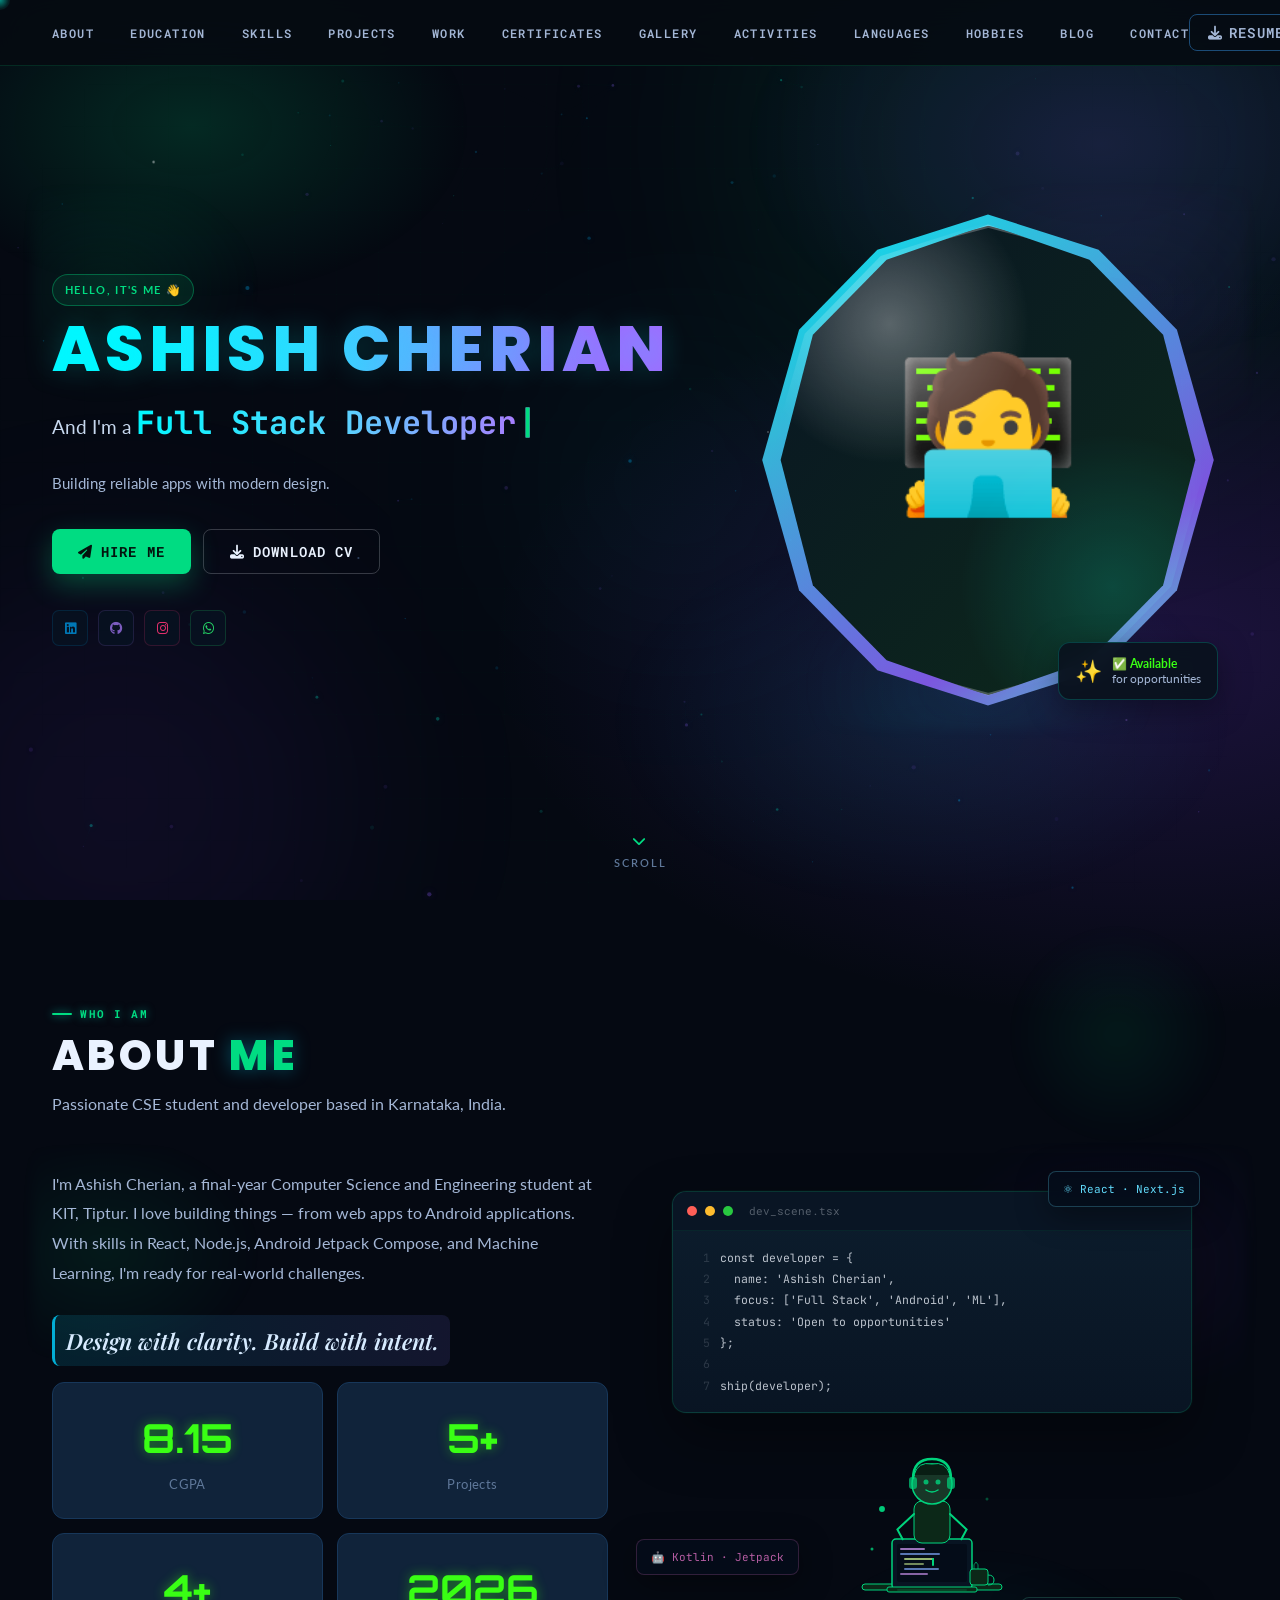
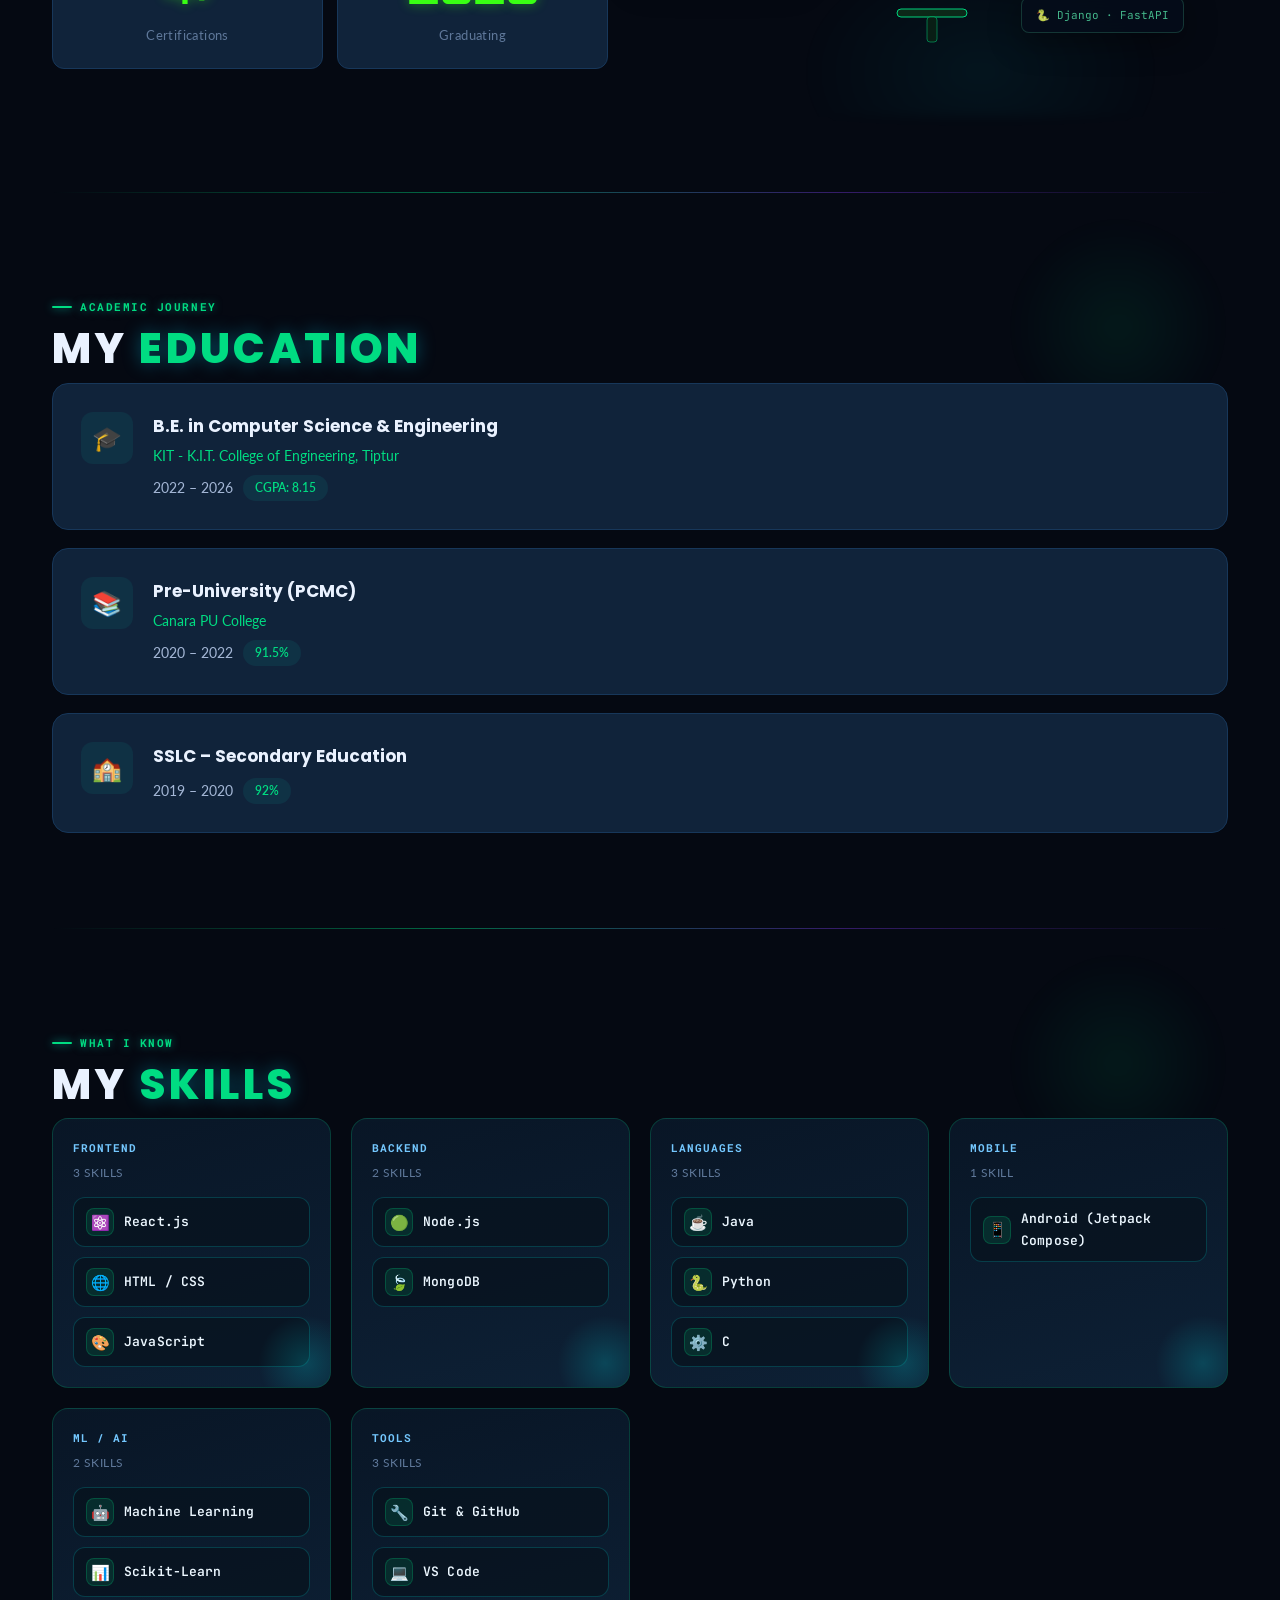
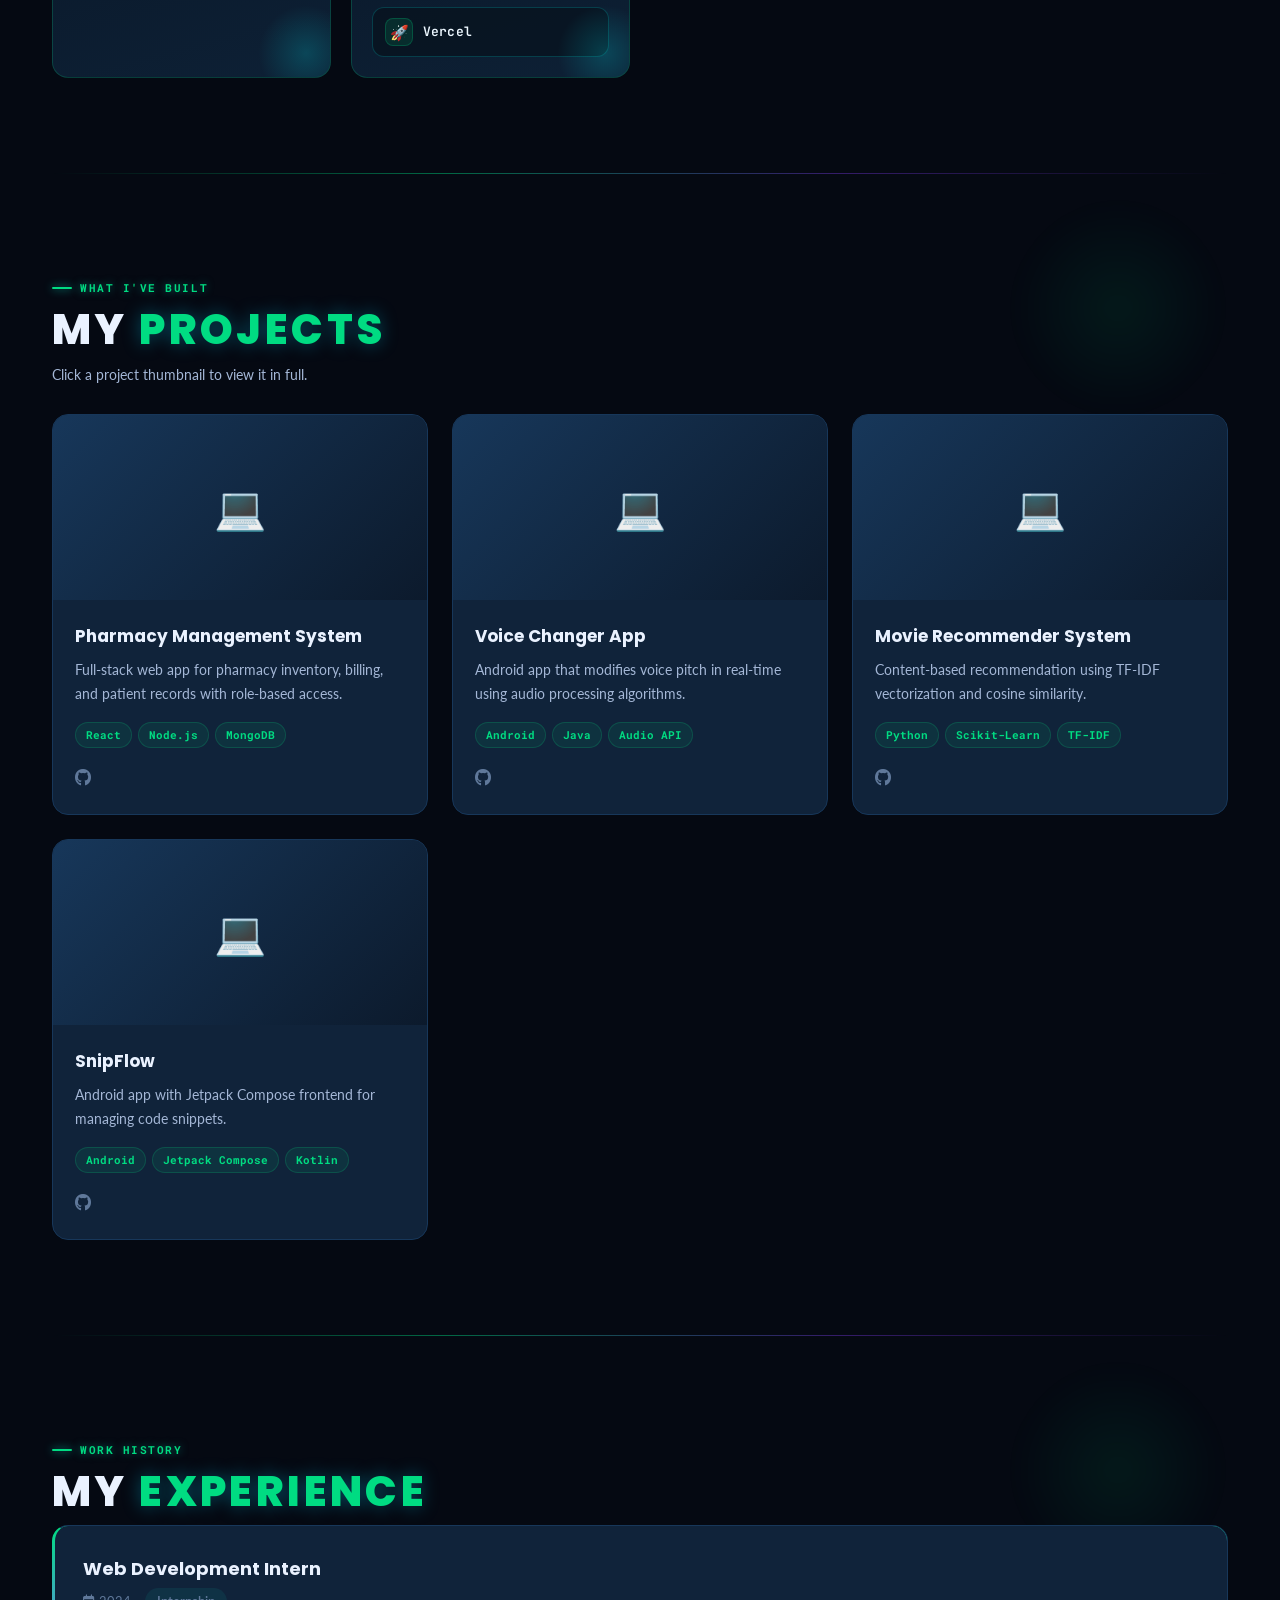
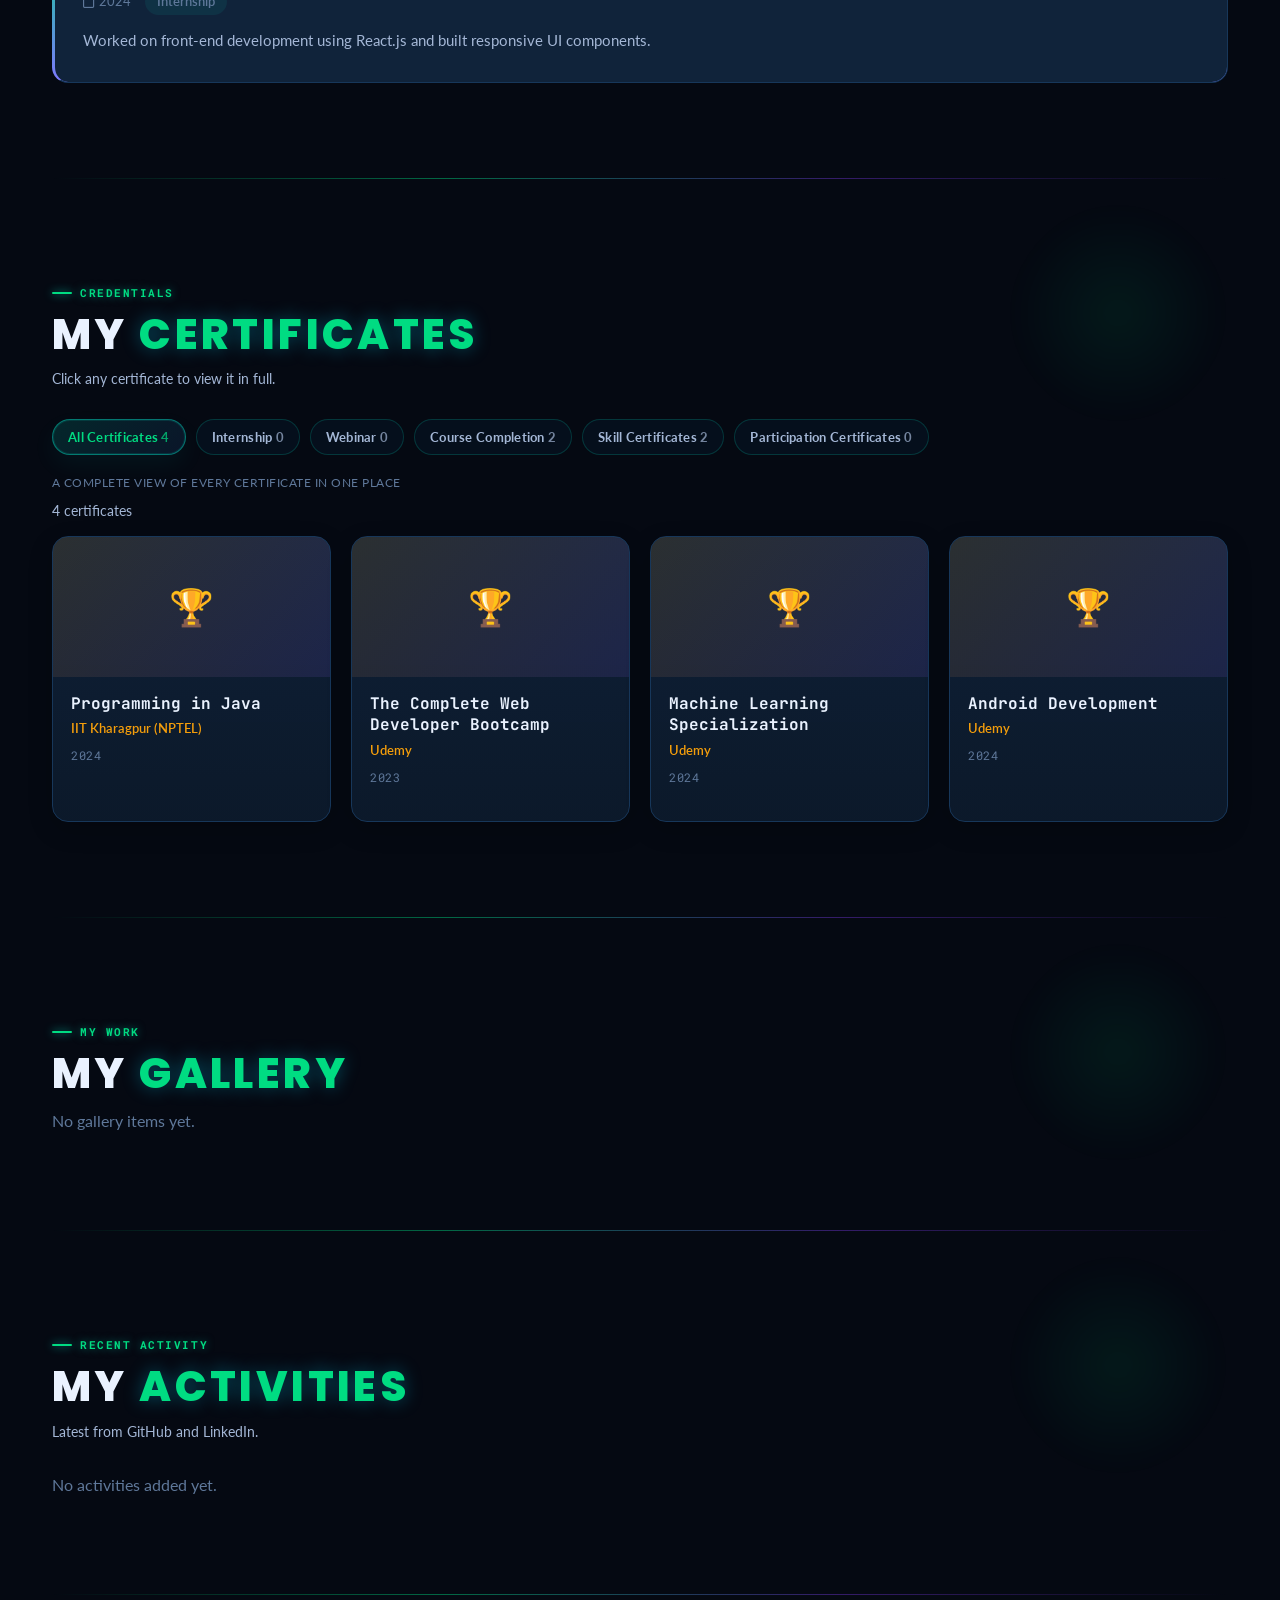
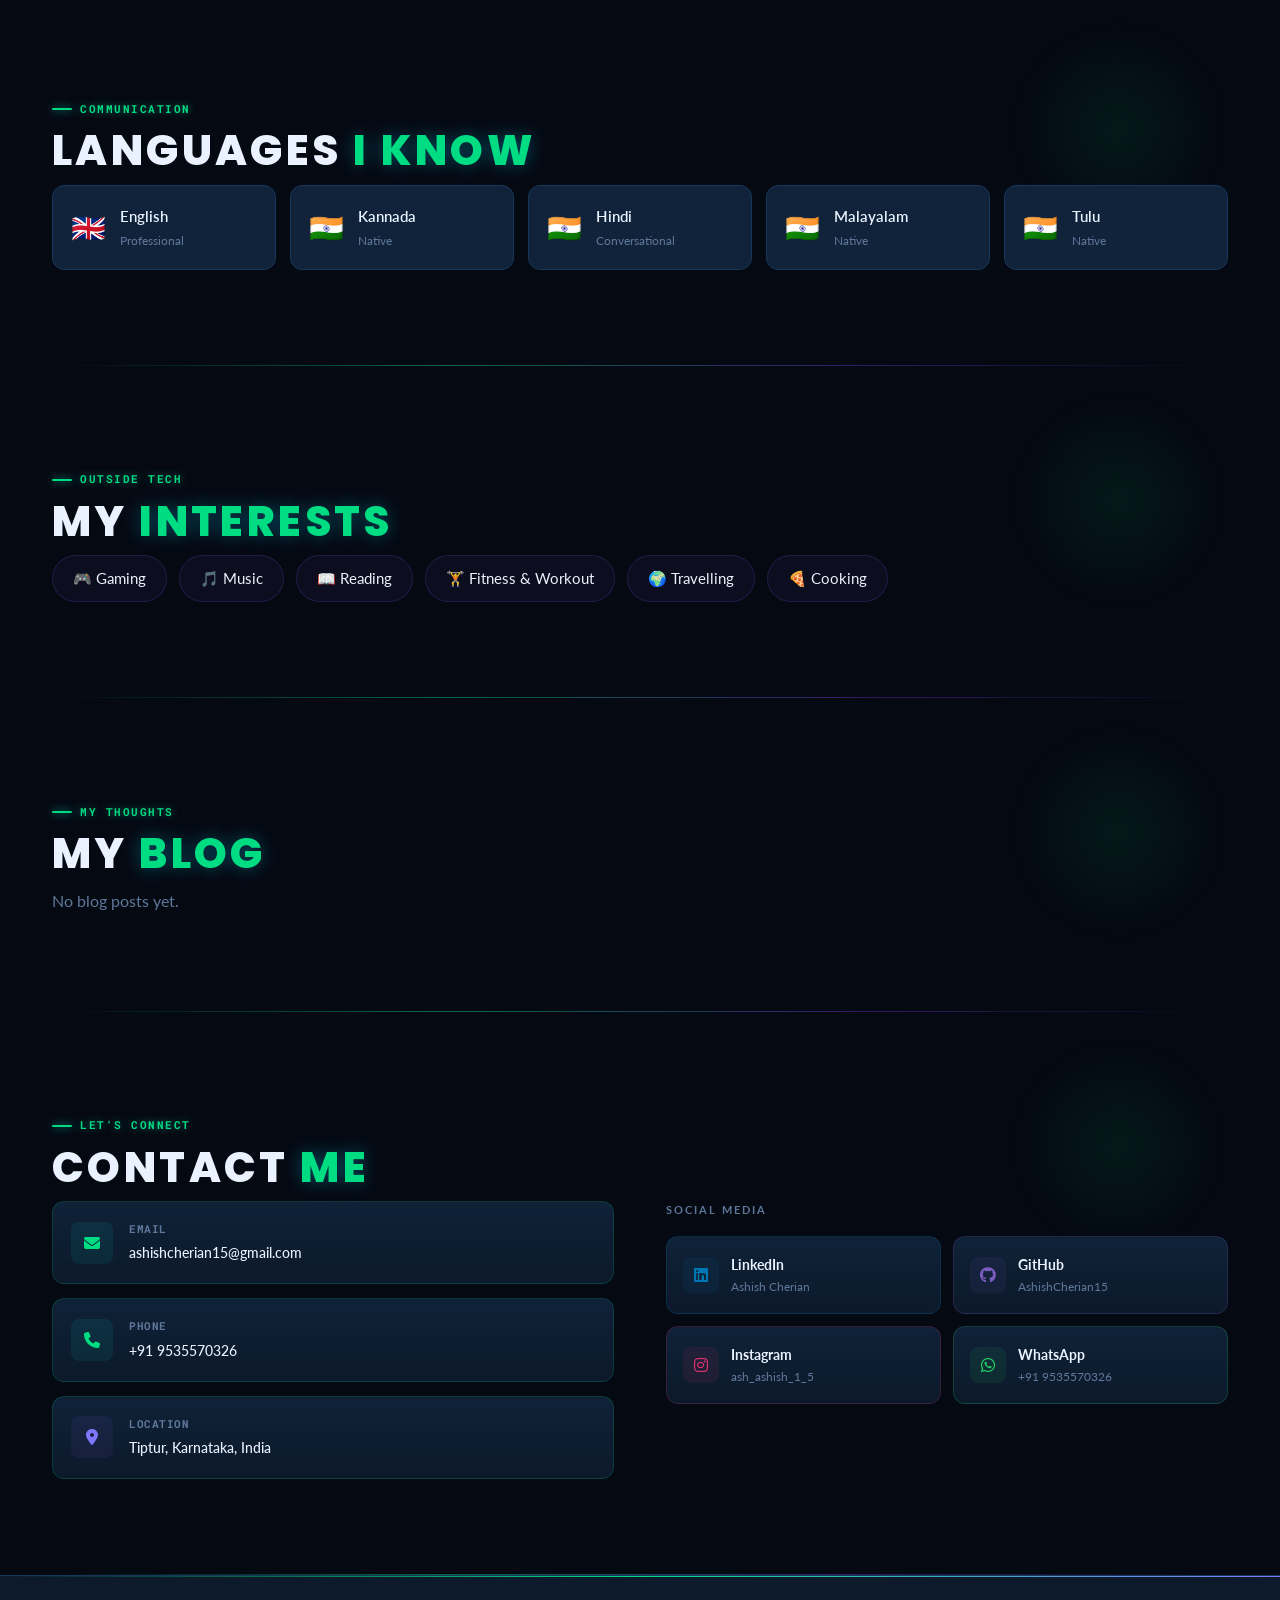
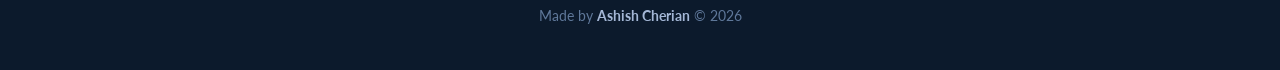
==== commit 17a7d082: "Improve portfolio admin and maintenance flow" ====
--- a/index.html
+++ b/index.html
@@ -4,9 +4,8 @@
 <meta charset="UTF-8">
 <meta name="viewport" content="width=device-width, initial-scale=1.0">
 <title id="pageTitle">Ashish Cherian | Portfolio</title>
-<link href="https://fonts.googleapis.com/css2?family=Montserrat:wght@500;600;700;800&family=Raleway:wght@500;600;700&family=Inter:wght@400;500;600&family=Poppins:wght@500;600;700&family=Orbitron:wght@600;700&family=Playfair+Display:ital,wght@0,600;1,600&display=swap" rel="stylesheet">
+<link href="https://fonts.googleapis.com/css2?family=Poppins:wght@600;700;800&family=JetBrains+Mono:wght@400;600;700&family=Lato:wght@400;500;700&family=Roboto+Mono:wght@400;500;700&family=Orbitron:wght@500;700&family=Playfair+Display:ital,wght@0,600;1,600&display=swap" rel="stylesheet">
 <link rel="stylesheet" href="https://cdnjs.cloudflare.com/ajax/libs/font-awesome/6.5.0/css/all.min.css">
-<script src="https://cdnjs.cloudflare.com/ajax/libs/bodymovin/5.12.2/lottie.min.js"></script>
 <script src="https://cdn.jsdelivr.net/npm/@supabase/supabase-js@2"></script>
 <script>
 const _supa = supabase.createClient(
@@ -34,7 +33,7 @@
   --card2: #112844;
   --bdr: #17375a;
   --bdr2: #1b4b76;
-  --cyan: #00d4ff;
+  --cyan: #00dc82;
   --cyan2: #00b7df;
   --teal: #00e0c6;
   --purple: #7f78ff;
@@ -47,10 +46,10 @@
   --text: #eaf2ff;
   --text2: #a4b7d6;
   --text3: #5f789a;
-  --font-h: 'Montserrat', sans-serif;
-  --font-sub: 'Raleway', sans-serif;
-  --font-b: 'Inter', sans-serif;
-  --font-ui: 'Poppins', sans-serif;
+  --font-h: 'Poppins', sans-serif;
+  --font-sub: 'JetBrains Mono', monospace;
+  --font-b: 'Lato', sans-serif;
+  --font-ui: 'Roboto Mono', monospace;
   --font-num: 'Orbitron', sans-serif;
   --font-q: 'Playfair Display', serif;
   --r: 16px; --r2: 12px; --r3: 8px; --r4: 6px;
@@ -83,9 +82,30 @@
     radial-gradient(1.5px 1.5px at 28% 62%, rgba(130,185,255,.45), transparent),
     radial-gradient(1.6px 1.6px at 76% 22%, rgba(0,247,255,.42), transparent),
     radial-gradient(1.5px 1.5px at 88% 80%, rgba(178,115,255,.42), transparent),
-    radial-gradient(1.4px 1.4px at 60% 48%, rgba(255,255,255,.4), transparent);
-  background-size: 100% 100%;
-  opacity: .95;
+    radial-gradient(1.4px 1.4px at 60% 48%, rgba(255,255,255,.4), transparent),
+    radial-gradient(420px 260px at 15% 14%, rgba(0,220,130,.16), transparent 68%),
+    radial-gradient(520px 320px at 86% 16%, rgba(124,58,237,.18), transparent 70%),
+    radial-gradient(460px 280px at 72% 80%, rgba(0,247,255,.08), transparent 72%);
+  background-size: 100% 100%, 100% 100%, 100% 100%, 100% 100%, 100% 100%, 100% 100%, 100% 100%, 100% 100%;
+  opacity: .98;
+  animation: bgPulse 18s ease-in-out infinite;
+}
+body::after {
+  content: '';
+  position: fixed;
+  inset: 0;
+  z-index: -1;
+  pointer-events: none;
+  background-image:
+    linear-gradient(rgba(0,220,130,.045) 1px, transparent 1px),
+    linear-gradient(90deg, rgba(0,220,130,.045) 1px, transparent 1px);
+  background-size: 42px 42px;
+  opacity: .32;
+  mask-image: radial-gradient(circle at center, black 52%, transparent 100%);
+}
+@keyframes bgPulse {
+  0%,100% { transform: scale(1) translate3d(0,0,0); filter: saturate(1); }
+  50% { transform: scale(1.02) translate3d(0,-6px,0); filter: saturate(1.08); }
 }
 ::selection { background: rgba(0,229,200,.2); color: var(--cyan); }
 ::-webkit-scrollbar { width: 5px; }
@@ -93,7 +113,7 @@
 ::-webkit-scrollbar-thumb { background: linear-gradient(180deg, var(--cyan), var(--purple)); border-radius: 5px; box-shadow: 0 0 6px rgba(0,229,200,.5); }
 img, video { max-width: 100%; display: block; }
 a { text-decoration: none; color: inherit; }
-button { font-family: var(--font-b); cursor: pointer; }
+button { font-family: var(--font-ui); cursor: pointer; }
 
 h1, h2, h3, h4, h5, h6 {
   font-family: var(--font-h);
@@ -103,8 +123,10 @@
 }
 h1 { font-size: clamp(3rem, 7vw, 4rem); font-weight: 800; }
 h2 { font-size: clamp(2rem, 4.2vw, 2.25rem); font-weight: 700; }
-h3 { font-size: clamp(1.5rem, 3.2vw, 1.75rem); font-weight: 600; }
-p, li { font-size: 1rem; font-weight: 400; line-height: 1.7; }
+h3 { font-size: clamp(1.5rem, 3.2vw, 1.75rem); font-weight: 700; }
+p, li { font-size: clamp(.96rem, 1.45vw, 1.02rem); font-weight: 400; line-height: 1.72; }
+label, .fl { font-family: var(--font-ui); font-size: clamp(11px, 1.4vw, 13px); letter-spacing: .03em; }
+.btn, .nav-btn, .btn-add, .btn-save, .btn-save2, .btn-danger { font-size: clamp(12px, 1.7vw, 14px); }
 
 a:not(.btn):not(.nav-btn):not(.hero-soc):not(.proj-link):not(.cert-link-btn):not(.act-card):not(.contact-card):not(.soc-card):not(.blog-card) {
   text-underline-offset: .22em;
@@ -158,6 +180,8 @@
 @keyframes spin { 0%{transform:rotate(0deg);}100%{transform:rotate(360deg);} }
 .maint-title { font-family: var(--font-h); font-size: 36px; font-weight: 800; margin-bottom: 12px; }
 .maint-msg { color: var(--text2); font-size: 16px; max-width: 480px; line-height: 1.7; margin-bottom: 28px; }
+.maint-count { color: var(--cyan); font-family: var(--font-ui); font-size: 13px; letter-spacing: .1em; text-transform: uppercase; margin-bottom: 18px; }
+.maint-eta { color: var(--text3); font-size: 12px; margin-bottom: 28px; }
 .maint-contact { color: var(--text3); font-size: 14px; }
 .maint-contact a { color: var(--cyan); }
 
@@ -170,7 +194,7 @@
   display: flex; align-items: center; justify-content: space-between;
   backdrop-filter: blur(24px) saturate(1.5);
   background: rgba(6,11,18,.93);
-  border-bottom: 1px solid var(--bdr);
+  border-bottom: 1px solid rgba(0,220,130,.15);
   transition: all .3s;
 }
 #nav.nav-scrolled {
@@ -178,17 +202,13 @@
   box-shadow: 0 4px 24px rgba(0,0,0,.3);
 }
 .nav-brand {
-  font-family: var(--font-h); font-size: 24px; font-weight: 800;
+  font-family: var(--font-ui); font-size: 20px; font-weight: 700;
   color: var(--cyan); letter-spacing: -1px;
-  animation: brandPulse 3s ease-in-out infinite;
-}
-.nav-brand span { color: var(--text); }
-@keyframes brandPulse {
-  0%,100% { text-shadow: 0 0 8px rgba(0,229,200,.6), 0 0 20px rgba(0,229,200,.3); }
-  50% { text-shadow: 0 0 16px rgba(0,229,200,1), 0 0 40px rgba(0,229,200,.6), 0 0 80px rgba(0,229,200,.3); }
-}
+  animation: none;
+}
+.nav-brand span { color: #9ee6c8; }
 .nav-links { display: flex; gap: 36px; list-style: none; }
-.nav-links a { color: var(--text2); font-size: .875rem; font-weight: 500; letter-spacing: .09em; text-transform: uppercase; font-family: var(--font-ui); transition: color .2s; position: relative; padding-bottom: 2px; }
+.nav-links a { color: var(--text2); font-size: .74rem; font-weight: 600; letter-spacing: .12em; text-transform: uppercase; font-family: var(--font-ui); transition: color .2s; position: relative; padding-bottom: 2px; }
 .nav-links a::after { content:''; position:absolute; bottom:-2px; left:0; width:0; height:2px; background:var(--cyan); border-radius:2px; transition:.3s; box-shadow: 0 0 6px rgba(0,229,200,.8); }
 .nav-links a:hover, .nav-links a.active { color: var(--cyan); }
 .nav-links a:hover::after, .nav-links a.active::after { width:100%; }
@@ -222,9 +242,9 @@
   position: absolute; pointer-events: none;
   border-radius: 50%; filter: blur(100px);
 }
-.hbg1 { width:600px;height:600px;background:rgba(0,229,200,.055);top:-150px;right:-50px;animation:hbg 12s ease-in-out infinite; }
-.hbg2 { width:400px;height:400px;background:rgba(139,92,246,.04);bottom:-100px;left:-80px;animation:hbg 15s ease-in-out infinite reverse; }
-.hbg3 { width:250px;height:250px;background:rgba(245,158,11,.03);top:40%;left:40%;animation:hbg 10s ease-in-out infinite 3s; }
+.hbg1 { width:620px;height:620px;background:rgba(0,220,130,.08);top:-170px;right:-70px;animation:hbg 12s ease-in-out infinite; }
+.hbg2 { width:440px;height:440px;background:rgba(124,58,237,.08);bottom:-120px;left:-100px;animation:hbg 15s ease-in-out infinite reverse; }
+.hbg3 { width:280px;height:280px;background:rgba(0,247,255,.05);top:38%;left:42%;animation:hbg 10s ease-in-out infinite 3s; }
 @keyframes hbg { 0%,100%{transform:translate(0,0);}50%{transform:translate(20px,-20px);} }
 
 .hero-inner {
@@ -233,7 +253,21 @@
   align-items: center; position: relative; z-index: 1;
 }
 
-.hero-greeting { color: var(--text2); font-size: 18px; font-weight: 400; margin-bottom: 8px; letter-spacing: .5px; }
+.hero-greeting {
+  color: var(--cyan);
+  font-size: 11px;
+  font-weight: 700;
+  margin-bottom: 14px;
+  letter-spacing: .12em;
+  text-transform: uppercase;
+  display: inline-flex;
+  align-items: center;
+  gap: 8px;
+  padding: 6px 12px;
+  border-radius: 999px;
+  border: 1px solid rgba(0,220,130,.35);
+  background: rgba(0,220,130,.09);
+}
 .hero-greeting span { color: var(--cyan); }
 
 /* BIG NAME like screenshot */
@@ -272,8 +306,8 @@
 .hero-btns { display: flex; gap: 12px; flex-wrap: wrap; margin-bottom: 36px; }
 .btn { display: inline-flex; align-items: center; gap: 8px; padding: 12px 26px; border-radius: var(--r3); font-size: .875rem; font-weight: 600; transition: all .25s; border: none; text-transform: uppercase; letter-spacing: .08em; font-family: var(--font-ui); }
 .btn-cyan {
-  background: var(--cyan); color: #000; font-weight: 700;
-  box-shadow: 0 0 20px rgba(0,229,200,.4);
+  background: var(--cyan); color: #03130d; font-weight: 700;
+  box-shadow: 0 10px 28px rgba(0,220,130,.3);
   position: relative; overflow: hidden;
 }
 .btn-cyan::before {
@@ -282,13 +316,13 @@
   transform: translateX(-100%); transition: transform .5s;
 }
 .btn-cyan:hover::before { transform: translateX(100%); }
-.btn-cyan:hover { opacity:.88; transform:translateY(-2px); box-shadow: 0 0 32px rgba(0,229,200,.7); }
+.btn-cyan:hover { opacity:.92; transform:translateY(-2px); box-shadow: 0 16px 36px rgba(0,220,130,.45); }
 .btn-ghost {
   background: transparent;
-  border: 1.5px solid rgba(0,229,200,.45);
+  border: 1.5px solid rgba(226,232,240,.22);
   color: var(--text);
 }
-.btn-ghost:hover { border-color: var(--cyan); color: var(--cyan); transform: translateY(-2px); box-shadow: 0 0 14px rgba(0,229,200,.2); }
+.btn-ghost:hover { border-color: rgba(0,220,130,.5); color: var(--cyan); transform: translateY(-2px); box-shadow: 0 0 14px rgba(0,220,130,.2); }
 
 .hero-socials { display: flex; gap: 10px; flex-wrap: wrap; }
 .hero-soc {
@@ -300,45 +334,86 @@
 }
 .hero-soc:hover { transform: translateY(-3px) scale(1.06); border-color: currentColor !important; box-shadow: 0 0 14px currentColor; }
 
-/* PROFILE FRAME + LOTTIE */
+/* PROFILE FRAME + DEV SCENE */
 .hero-right { display: grid; gap: 18px; align-items: center; justify-items: center; }
-.hex-wrap { position: relative; width: 390px; height: 460px; display: flex; align-items: center; justify-content: center; }
+.hex-wrap {
+  --shape-outer: polygon(50% 1%, 74% 8%, 91% 24%, 99% 50%, 91% 76%, 74% 92%, 50% 99%, 26% 92%, 9% 76%, 1% 50%, 9% 24%, 26% 8%);
+  --shape-inner: polygon(50% 3%, 72% 10%, 88% 25%, 95% 50%, 88% 75%, 72% 90%, 50% 97%, 28% 90%, 12% 75%, 5% 50%, 12% 25%, 28% 10%);
+  --shape-line-1: polygon(50% 4%, 71% 11%, 86% 25%, 92% 50%, 86% 75%, 71% 89%, 50% 96%, 29% 89%, 14% 75%, 8% 50%, 14% 25%, 29% 11%);
+  --shape-line-2: polygon(50% 5%, 69% 12%, 83% 26%, 89% 50%, 83% 74%, 69% 88%, 50% 95%, 31% 88%, 17% 74%, 11% 50%, 17% 26%, 31% 12%);
+  position: relative;
+  width: clamp(280px, 36vw, 560px);
+  aspect-ratio: 0.92 / 1;
+  display: flex;
+  align-items: center;
+  justify-content: center;
+  isolation: isolate;
+}
+.hex-wrap[data-shape="circle"] {
+  --shape-outer: ellipse(48% 46% at 50% 50%);
+  --shape-inner: ellipse(44.8% 43.2% at 50% 50%);
+  --shape-line-1: ellipse(42% 40.6% at 50% 50%);
+  --shape-line-2: ellipse(38.5% 37.5% at 50% 50%);
+}
+.hex-wrap[data-shape="hexagon"] {
+  --shape-outer: polygon(50% 2%, 85% 24%, 85% 76%, 50% 98%, 15% 76%, 15% 24%);
+  --shape-inner: polygon(50% 5%, 81% 25%, 81% 75%, 50% 95%, 19% 75%, 19% 25%);
+  --shape-line-1: polygon(50% 7%, 78% 26%, 78% 74%, 50% 93%, 22% 74%, 22% 26%);
+  --shape-line-2: polygon(50% 10%, 74.5% 28%, 74.5% 72%, 50% 90%, 25.5% 72%, 25.5% 28%);
+}
 .hex-outer {
-  position: relative; width: 360px; height: 390px;
-  clip-path: polygon(50% 0%, 94% 24%, 94% 76%, 50% 100%, 6% 76%, 6% 24%);
-  background: linear-gradient(140deg, #00f7ff 0%, #3dd9ff 40%, #8b5cf6 78%, #45ffcf 100%);
-  padding: 5px;
-  animation: hexFloat 6s ease-in-out infinite, hexGlow 3.5s ease-in-out infinite;
-}
-@keyframes hexFloat { 0%,100%{transform:translateY(0);}50%{transform:translateY(-12px);} }
-@keyframes hexGlow {
-  0%,100% { box-shadow: 0 0 25px rgba(0,247,255,.35), 0 16px 42px rgba(0,0,0,.35); }
-  50% { box-shadow: 0 0 36px rgba(124,58,237,.45), 0 22px 52px rgba(0,0,0,.45); }
+  position: relative;
+  width: 100%;
+  height: 100%;
+  background: linear-gradient(145deg, rgba(0,247,255,.95) 0%, rgba(61,217,255,.82) 28%, rgba(139,92,246,.88) 72%, rgba(69,255,207,.92) 100%);
+  clip-path: var(--shape-outer);
+  filter: drop-shadow(0 18px 40px rgba(0,0,0,.32)) drop-shadow(0 0 24px rgba(0,229,200,.22));
+  animation: frameFloat 8s ease-in-out infinite, frameGlow 4.5s ease-in-out infinite, frameMorph 16s ease-in-out infinite;
+}
+@keyframes frameFloat { 0%,100%{transform:translateY(0) scale(1);}50%{transform:translateY(-9px) scale(1.015);} }
+@keyframes frameGlow {
+  0%,100% { filter: drop-shadow(0 18px 40px rgba(0,0,0,.32)) drop-shadow(0 0 24px rgba(0,229,200,.22)); }
+  50% { filter: drop-shadow(0 24px 52px rgba(0,0,0,.42)) drop-shadow(0 0 32px rgba(139,92,246,.28)); }
+}
+@keyframes frameMorph {
+  0%,100% { clip-path: var(--shape-outer); }
+  50% { clip-path: var(--shape-inner); }
 }
 .hex-inner {
-  width: 100%; height: 100%;
-  clip-path: polygon(50% 0%, 94% 24%, 94% 76%, 50% 100%, 6% 76%, 6% 24%);
-  background: var(--card); overflow: hidden;
-  display: flex; align-items: center; justify-content: center;
-}
-.hex-inner img {
-  width: 83%;
-  height: 74%;
-  object-fit: cover;
-  object-position: top center;
-  border-radius: 14px;
-  border: 2px solid rgba(227,242,255,.35);
-  box-shadow: 0 12px 30px rgba(0,0,0,.35);
-}
-.hex-default { font-size: 84px; }
+  width: 100%;
+  height: 100%;
+  background: transparent;
+  clip-path: var(--shape-inner);
+  overflow: hidden;
+  display: flex;
+  align-items: center;
+  justify-content: center;
+  position: relative;
+}
+.hex-inner::before {
+  content: '';
+  position: absolute;
+  inset: 10px;
+  clip-path: var(--shape-line-1);
+  border: 1px solid rgba(255,255,255,.2);
+  pointer-events: none;
+}
+.hex-inner::after {
+  content: '';
+  position: absolute;
+  inset: 20px;
+  clip-path: var(--shape-line-2);
+  border: 1px solid rgba(0,229,200,.35);
+  pointer-events: none;
+}
+.frame-avatar { width: 100%; height: 100%; display: block; }
 .hex-ring1, .hex-ring2 {
   position: absolute; border-radius: 50%;
   animation: ringRotate 20s linear infinite;
   display: none;
 }
-.hex-ring1 { width: 400px; height: 400px; border: 1px dashed rgba(0,229,200,.22); animation-duration: 20s; }
-.hex-ring2 { width: 455px; height: 455px; border: 1px dashed rgba(139,92,246,.15); animation-duration: 30s; animation-direction: reverse; }
-@keyframes ringRotate { 0%{transform:rotate(0)}100%{transform:rotate(360deg)} }
+.hex-ring1 { width: min(96vw, 470px); height: min(96vw, 470px); border: 1px dashed rgba(0,229,200,.22); animation-duration: 20s; }
+.hex-ring2 { width: min(104vw, 520px); height: min(104vw, 520px); border: 1px dashed rgba(139,92,246,.15); animation-duration: 30s; animation-direction: reverse; }
 .hex-badge {
   position: absolute; bottom: 10px; right: 0;
   background: rgba(10,18,30,.95); border: 1px solid rgba(0,229,200,.22);
@@ -348,6 +423,15 @@
 }
 .hex-badge-icon { font-size: 22px; }
 .hex-badge-text { font-size: 12px; color: var(--text2); line-height: 1.3; }
+.hex-outer::after {
+  content: '';
+  position: absolute;
+  inset: 1.5%;
+  background: radial-gradient(circle at 28% 22%, rgba(255,255,255,.32), transparent 28%), radial-gradient(circle at 78% 76%, rgba(0,229,200,.18), transparent 30%);
+  clip-path: inherit;
+  mix-blend-mode: screen;
+  pointer-events: none;
+}
 .hex-badge-text strong { color: var(--green); font-weight: 700; display: block; }
 .hex-edit-btn {
   position: absolute; top: 12px; right: 0;
@@ -359,7 +443,91 @@
 }
 .hex-edit-btn:hover { background: rgba(0,229,200,.1); transform: scale(1.1); }
 .admin-active .hex-edit-btn { display: flex; }
-.hero-lottie { width: 188px; height: 124px; opacity: .86; }
+.dev-scene {
+  width: min(520px, 100%);
+  position: relative;
+  display: grid;
+  justify-items: center;
+  gap: 16px;
+}
+.about-dev-scene {
+  margin-top: 22px;
+  width: 100%;
+  max-width: 520px;
+}
+.code-window {
+  width: 100%;
+  background: linear-gradient(180deg, rgba(13,31,48,.94), rgba(9,21,36,.98));
+  border: 1px solid rgba(0,220,130,.16);
+  border-radius: 14px;
+  overflow: hidden;
+  box-shadow: 0 24px 56px rgba(0,0,0,.38), 0 0 0 1px rgba(0,220,130,.04);
+  animation: float 4s ease-in-out infinite;
+}
+.window-bar {
+  display: flex; align-items: center; gap: 8px;
+  padding: 10px 14px;
+  background: #091524;
+  border-bottom: 1px solid rgba(0,220,130,.08);
+}
+.dot-r { width: 10px; height: 10px; border-radius: 50%; background: #ff5f57; }
+.dot-y { width: 10px; height: 10px; border-radius: 50%; background: #febc2e; }
+.dot-g { width: 10px; height: 10px; border-radius: 50%; background: #28c840; }
+.window-title { font-family: var(--font-ui); font-size: 11px; color: rgba(226,232,240,.35); margin-left: 8px; }
+.code-body {
+  padding: 1rem 1.2rem;
+  font-family: var(--font-sub);
+  font-size: 11.5px;
+  line-height: 1.85;
+}
+.line { display: flex; align-items: flex-start; gap: 10px; }
+.ln { color: rgba(226,232,240,.16); min-width: 18px; text-align: right; user-select: none; }
+.kw { color: #c792ea; }
+.fn { color: #82aaff; }
+.str { color: #c3e88d; }
+.cm { color: rgba(226,232,240,.25); font-style: italic; }
+.op { color: #89ddff; }
+.num { color: #f78c6c; }
+.cls { color: #ffcb6b; }
+.plain { color: rgba(226,232,240,.82); }
+.code-body .line:nth-child(1)  { animation: codeline 0.3s 0.5s both; }
+.code-body .line:nth-child(2)  { animation: codeline 0.3s 0.7s both; }
+.code-body .line:nth-child(3)  { animation: codeline 0.3s 0.9s both; }
+.code-body .line:nth-child(4)  { animation: codeline 0.3s 1.1s both; }
+.code-body .line:nth-child(5)  { animation: codeline 0.3s 1.3s both; }
+.code-body .line:nth-child(6)  { animation: codeline 0.3s 1.5s both; }
+.code-body .line:nth-child(7)  { animation: codeline 0.3s 1.7s both; }
+.code-body .line:nth-child(8)  { animation: codeline 0.3s 1.9s both; }
+.code-body .line:nth-child(9)  { animation: codeline 0.3s 2.1s both; }
+.code-body .line:nth-child(10) { animation: codeline 0.3s 2.3s both; }
+.code-body .line:nth-child(11) { animation: codeline 0.3s 2.5s both; }
+.code-body .line:nth-child(12) { animation: codeline 0.3s 2.7s both; }
+.code-body .line:nth-child(13) { animation: codeline 0.3s 2.9s both; }
+.code-body .line:nth-child(14) { animation: codeline 0.3s 3.1s both; }
+@keyframes codeline { from { opacity: 0; transform: translateX(-8px); } to { opacity: 1; transform: translateX(0); } }
+.dev-character {
+  width: 180px;
+  opacity: 0.96;
+  animation: devBob 3s ease-in-out infinite;
+}
+@keyframes devBob { 0%,100%{transform:translateY(0)} 50%{transform:translateY(-8px)} }
+.badge {
+  position: absolute;
+  background: rgba(5,13,26,0.9);
+  border: 1px solid rgba(0,220,130,0.25);
+  border-radius: 8px; padding: 8px 14px;
+  font-family: var(--font-sub);
+  font-size: 11px;
+  backdrop-filter: blur(8px);
+  white-space: nowrap;
+  box-shadow: 0 8px 32px rgba(0,0,0,0.4);
+}
+.badge-react { top: -20px; right: -8px; color: #61dafb; border-color: rgba(97,218,251,0.25); animation: badgeFloat1 3s ease-in-out infinite; }
+.badge-kotlin { bottom: 74px; left: -36px; color: #b75ea4; border-color: rgba(183,94,164,0.25); animation: badgeFloat2 3.5s ease-in-out infinite; }
+.badge-django { bottom: 16px; right: 8px; color: #44b78b; border-color: rgba(68,183,139,0.25); animation: badgeFloat3 4s ease-in-out infinite; }
+@keyframes badgeFloat1 { 0%,100%{transform:translateY(0) rotate(-1deg)} 50%{transform:translateY(-8px) rotate(1deg)} }
+@keyframes badgeFloat2 { 0%,100%{transform:translateY(0) rotate(1deg)} 50%{transform:translateY(-6px) rotate(-1deg)} }
+@keyframes badgeFloat3 { 0%,100%{transform:translateY(0) rotate(-0.5deg)} 50%{transform:translateY(-10px) rotate(0.5deg)} }
 
 /* ═══════════════════════════════════════════
    SECTION BASE
@@ -373,15 +541,16 @@
   width: 220px;
   height: 220px;
   border-radius: 50%;
-  background: radial-gradient(circle, rgba(0,212,255,.08) 0%, rgba(0,212,255,0) 68%);
+  background: radial-gradient(circle, rgba(0,220,130,.08) 0%, rgba(0,220,130,0) 68%);
   filter: blur(10px);
   pointer-events: none;
 }
 .wrap { max-width: 1200px; margin: 0 auto; }
 .sec-eyebrow {
   display: inline-flex; align-items: center; gap: 8px;
-  color: var(--cyan); font-size: 12px; font-weight: 700;
-  letter-spacing: 2.5px; text-transform: uppercase; margin-bottom: 10px;
+  color: var(--cyan); font-size: 11px; font-weight: 700;
+  letter-spacing: .14em; text-transform: uppercase; margin-bottom: 10px;
+  font-family: var(--font-ui);
   text-shadow: 0 0 8px rgba(0,229,200,.5);
 }
 .sec-eyebrow::before { content:''; display:block; width:20px; height:2px; background:var(--cyan); border-radius:2px; box-shadow: 0 0 8px rgba(0,229,200,.8); animation: lineGlow 2s ease-in-out infinite; }
@@ -408,7 +577,7 @@
   right: 52px;
   bottom: 0;
   height: 1px;
-  background: linear-gradient(90deg, transparent, rgba(0,212,255,.42), rgba(127,120,255,.42), transparent);
+  background: linear-gradient(90deg, transparent, rgba(0,220,130,.45), rgba(124,58,237,.4), transparent);
 }
 
 /* REVEAL ANIMATION */
@@ -444,6 +613,19 @@
    ABOUT
 ═══════════════════════════════════════════ */
 #about { background: transparent; }
+.hero-inner::before,
+.about-grid::before {
+  content: '';
+  position: absolute;
+  inset: -20px;
+  pointer-events: none;
+  background:
+    radial-gradient(240px 180px at 6% 18%, rgba(0,220,130,.08), transparent 65%),
+    radial-gradient(300px 210px at 90% 20%, rgba(124,58,237,.08), transparent 70%),
+    radial-gradient(260px 180px at 78% 92%, rgba(0,247,255,.05), transparent 70%);
+  filter: blur(6px);
+  z-index: -1;
+}
 .about-grid { display: grid; grid-template-columns: 1fr 1fr; gap: 64px; align-items: start; }
 .about-bio { color: var(--text2); font-size: 16px; line-height: 1.85; margin-bottom: 28px; }
 .about-stats { display: grid; grid-template-columns: 1fr 1fr; gap: 14px; margin-bottom: 28px; }
@@ -460,13 +642,6 @@
 .stat-box:hover { border-color: var(--cyan); box-shadow: 0 0 20px rgba(0,229,200,.12); transform: translateY(-3px); }
 .stat-n { font-family: var(--font-num); font-size: clamp(2rem,4vw,2.5rem); font-weight: 700; color: var(--green); text-shadow: 0 0 12px rgba(57,255,20,.45); }
 .stat-l { color: var(--text3); font-size: 13px; margin-top: 3px; letter-spacing: .4px; }
-.about-detail-card { background: var(--card); border: 1px solid var(--bdr); border-radius: var(--r); padding: 28px; }
-.det-row { display: flex; align-items: flex-start; gap: 14px; padding: 13px 0; border-bottom: 1px solid var(--bdr); }
-.det-row:last-child { border-bottom: none; padding-bottom: 0; }
-.det-ico { width: 36px; height: 36px; background: rgba(0,229,200,.07); border-radius: var(--r3); display: flex; align-items: center; justify-content: center; color: var(--cyan); font-size: 14px; flex-shrink: 0; margin-top: 1px; }
-.det-label { color: var(--text3); font-size: 11px; font-weight: 600; letter-spacing: .5px; text-transform: uppercase; }
-.det-val { color: var(--text); font-size: 14px; font-weight: 500; margin-top: 2px; word-break: break-all; }
-
 /* ═══════════════════════════════════════════
    EDUCATION
 ═══════════════════════════════════════════ */
@@ -486,12 +661,12 @@
    SKILLS
 ═══════════════════════════════════════════ */
 #skills { background: transparent; }
-.skills-grid { display: grid; grid-template-columns: repeat(auto-fill, minmax(180px,1fr)); gap: 18px; }
+.skills-grid { display: grid; grid-template-columns: repeat(auto-fill, minmax(250px,1fr)); gap: 20px; }
 .skill-cat-card {
-  background: linear-gradient(180deg, rgba(13,29,52,.86), rgba(10,21,39,.9));
-  border: 1px solid rgba(55,110,170,.35);
-  border-radius: 14px;
-  padding: 18px;
+  background: linear-gradient(165deg, rgba(9,23,40,.95), rgba(14,34,56,.95));
+  border: 1px solid rgba(0,220,130,.2);
+  border-radius: 16px;
+  padding: 20px;
   transition: .3s;
   position: relative;
   overflow: hidden;
@@ -500,34 +675,72 @@
   content: '';
   position: absolute;
   inset: 0;
-  background: radial-gradient(500px 80px at 10% -20%, rgba(0,247,255,.22), transparent 60%);
+  background: radial-gradient(560px 110px at 12% -24%, rgba(0,220,130,.16), transparent 62%);
   pointer-events: none;
 }
-.skill-cat-card:hover { transform: translateY(-6px); border-color: rgba(0,247,255,.62); box-shadow: 0 14px 36px rgba(0,0,0,.35), 0 0 22px rgba(0,247,255,.18); }
+.skill-cat-card::after {
+  content: '';
+  position: absolute;
+  right: -24px;
+  bottom: -24px;
+  width: 96px;
+  height: 96px;
+  border-radius: 50%;
+  background: radial-gradient(circle, rgba(0,247,255,.18), transparent 70%);
+  pointer-events: none;
+}
+.skill-cat-card:hover { transform: translateY(-8px); border-color: rgba(0,220,130,.5); box-shadow: 0 18px 44px rgba(0,0,0,.4), 0 0 26px rgba(0,220,130,.14); }
 .skill-cat-label {
   font-family: var(--font-ui);
-  font-size: 10px;
+  font-size: 11px;
   font-weight: 700;
   color: #74c8ff;
-  letter-spacing: .11em;
+  letter-spacing: .09em;
   text-transform: uppercase;
+  margin-bottom: 6px;
+}
+.skill-cat-meta {
+  color: var(--text3);
+  font-size: 12px;
   margin-bottom: 14px;
+  letter-spacing: .04em;
+  text-transform: uppercase;
 }
 .skill-cat-label::before { display: none; }
-.skill-list { display: grid; gap: 8px; }
-.skill-row { display: block; }
-.skill-name {
+.skill-list { display: grid; gap: 10px; }
+.skill-row {
+  display: flex;
+  align-items: center;
+  gap: 10px;
+  padding: 10px 12px;
+  background: rgba(8,18,30,.72);
+  border: 1px solid rgba(0,247,255,.18);
+  border-radius: 12px;
+  transition: .25s;
+}
+.skill-row:hover { border-color: rgba(0,229,200,.4); transform: translateX(2px); }
+.skill-icon {
   display: inline-flex;
   align-items: center;
   justify-content: center;
-  width: 100%;
+  width: 28px;
+  height: 28px;
+  border-radius: 8px;
+  background: rgba(0,220,130,.12);
+  border: 1px solid rgba(0,220,130,.22);
+  font-size: 15px;
+  flex-shrink: 0;
+}
+.skill-name {
+  display: inline-block;
+  align-items: center;
+  justify-content: flex-start;
+  width: auto;
   font-family: var(--font-sub);
-  font-weight: 700;
+  font-size: 13px;
+  font-weight: 600;
   color: #ecf7ff;
-  background: rgba(8,18,30,.68);
-  border: 1px solid rgba(0,247,255,.22);
-  border-radius: 999px;
-  padding: 10px 12px;
+  letter-spacing: .01em;
 }
 .skill-pill { display:none; }
 
@@ -545,23 +758,30 @@
 }
 @keyframes borderFlow { 0%{background-position:0% 0%} 100%{background-position:200% 0%} }
 .proj-card:hover::before { opacity: 1; }
-.proj-card:hover { border-color: var(--cyan); transform: translateY(-6px); box-shadow: 0 24px 60px rgba(0,229,200,.08); }
+.proj-card:hover { border-color: rgba(0,220,130,.55); transform: translateY(-6px); box-shadow: 0 24px 60px rgba(0,0,0,.35); }
 .proj-thumb { height: 185px; background: linear-gradient(135deg,var(--bdr),var(--surf)); display: flex; align-items: center; justify-content: center; overflow: hidden; position: relative; }
+.proj-thumb.has-media { cursor: zoom-in; }
 .proj-thumb img, .proj-thumb video { width:100%;height:100%;object-fit:cover; }
 .proj-thumb-ico { font-size: 42px; color: var(--text3); }
-.proj-fav {
-  position: absolute; top: 12px; right: 12px; width: 34px; height: 34px;
-  border: 1px solid rgba(255,255,255,.25); border-radius: 50%; background: rgba(6,11,18,.55);
-  color: #fff; display: flex; align-items: center; justify-content: center; z-index: 2; transition: .22s;
-}
-.proj-fav:hover { transform: scale(1.08); border-color: rgba(236,72,153,.6); box-shadow: 0 0 12px rgba(236,72,153,.45); }
-.proj-fav.on { color: var(--pink); border-color: rgba(236,72,153,.6); box-shadow: 0 0 14px rgba(236,72,153,.45); }
+.proj-view-overlay {
+  position: absolute;
+  inset: 0;
+  background: linear-gradient(180deg, rgba(0,0,0,.12), rgba(0,0,0,.72));
+  display: flex;
+  align-items: center;
+  justify-content: center;
+  color: #fff;
+  font-size: 22px;
+  opacity: 0;
+  transition: .28s;
+}
+.proj-thumb.has-media:hover .proj-view-overlay { opacity: 1; }
 .proj-body { padding: 22px; }
 .proj-name { font-family: var(--font-h); font-size: 17px; font-weight: 700; margin-bottom: 8px; transition: text-shadow .3s; }
 .proj-card:hover .proj-name { text-shadow: 0 0 12px rgba(0,229,200,.4); }
 .proj-desc { color: var(--text2); font-size: 14px; line-height: 1.7; margin-bottom: 16px; }
 .proj-chips { display: flex; flex-wrap: wrap; gap: 6px; margin-bottom: 16px; }
-.proj-chip { background: rgba(0,229,200,.07); color: var(--cyan); padding: 3px 10px; border-radius: 100px; font-size: 12px; font-weight: 600; }
+.proj-chip { background: rgba(0,220,130,.08); border: 1px solid rgba(0,220,130,.18); color: var(--cyan); padding: 3px 10px; border-radius: 100px; font-size: 11px; font-weight: 700; font-family: var(--font-ui); }
 .proj-footer { display: flex; justify-content: space-between; align-items: center; }
 .proj-links { display: flex; gap: 10px; }
 .proj-link { color: var(--text3); font-size: 17px; transition: .2s; }
@@ -590,10 +810,53 @@
 .exp-meta { display: flex; gap: 14px; flex-wrap: wrap; margin-bottom: 12px; }
 .exp-meta span { color: var(--text3); font-size: 13px; display: flex; align-items: center; gap: 5px; }
 .exp-desc { color: var(--text2); font-size: 15px; line-height: 1.75; }
+.exp-media {
+  margin: 0 0 14px;
+  border-radius: var(--r3);
+  overflow: hidden;
+  border: 1px solid rgba(0,229,200,.2);
+  background: rgba(8,18,30,.68);
+  cursor: zoom-in;
+  position: relative;
+}
+.exp-media img, .exp-media video { width: 100%; max-height: 220px; object-fit: cover; }
+.exp-media-overlay {
+  position: absolute;
+  inset: 0;
+  background: linear-gradient(180deg, rgba(0,0,0,.12), rgba(0,0,0,.68));
+  opacity: 0;
+  color: #fff;
+  display: flex;
+  align-items: center;
+  justify-content: center;
+  font-size: 20px;
+  transition: .25s;
+}
+.exp-media:hover .exp-media-overlay { opacity: 1; }
 
 /* ═══════════════════════════════════════════
    CERTIFICATES
 ═══════════════════════════════════════════ */
+.cert-tabs { display:flex; flex-wrap:wrap; gap:10px; margin: 0 0 18px; }
+.cert-tab {
+  padding: 9px 15px;
+  border-radius: 999px;
+  border: 1px solid rgba(0,229,200,.18);
+  background: rgba(7,19,34,.7);
+  color: var(--text2);
+  font-size: 13px;
+  font-family: var(--font-b);
+  font-weight: 700;
+  letter-spacing: .02em;
+  cursor: pointer;
+  transition: transform .25s ease, border-color .25s ease, background .25s ease, color .25s ease, box-shadow .25s ease;
+}
+.cert-tab:hover { transform: translateY(-2px); border-color: rgba(0,229,200,.35); color: var(--text); box-shadow: 0 0 0 1px rgba(0,229,200,.08) inset; }
+.cert-tab.active { background: linear-gradient(135deg, rgba(0,229,200,.14), rgba(59,130,246,.1)); border-color: rgba(0,229,200,.45); color: var(--cyan); box-shadow: 0 0 0 1px rgba(0,229,200,.12) inset, 0 10px 24px rgba(0,229,200,.06); }
+.cert-panel { animation: certPanelIn .35s ease; }
+@keyframes certPanelIn { from { opacity: 0; transform: translateY(8px); } to { opacity: 1; transform: translateY(0); } }
+.cert-head { display:flex; align-items:center; justify-content:space-between; gap:12px; flex-wrap:wrap; margin-bottom: 14px; }
+.cert-badge { color: var(--text3); font-size: 12px; letter-spacing: .04em; text-transform: uppercase; }
 .cert-grid { display: grid; grid-template-columns: repeat(auto-fill, minmax(270px,1fr)); gap: 20px; }
 .cert-card { background: linear-gradient(180deg, rgba(16,35,58,.92), rgba(12,26,44,.96)); border: 1px solid var(--bdr); border-radius: var(--r); overflow: hidden; transition: all .3s ease; cursor: pointer; display: flex; flex-direction: column; box-shadow: 0 8px 24px rgba(0,0,0,.18); }
 .cert-card:hover { border-color: var(--yellow); transform: translateY(-6px); box-shadow: 0 20px 54px rgba(245,158,11,.12); }
@@ -672,6 +935,28 @@
 .act-card { background: var(--card); border: 1px solid var(--bdr); border-radius: var(--r); padding: 22px; transition: .3s; display: block; color: inherit; }
 .act-card:hover { border-color: rgba(0,229,200,.32); transform: translateY(-4px); box-shadow: var(--shadow2); }
 .act-header { display: flex; align-items: center; gap: 12px; margin-bottom: 14px; }
+.act-media {
+  margin-bottom: 12px;
+  border-radius: var(--r3);
+  overflow: hidden;
+  border: 1px solid rgba(0,229,200,.2);
+  cursor: zoom-in;
+  position: relative;
+}
+.act-media img, .act-media video { width: 100%; max-height: 210px; object-fit: cover; }
+.act-media-overlay {
+  position: absolute;
+  inset: 0;
+  display: flex;
+  align-items: center;
+  justify-content: center;
+  color: #fff;
+  font-size: 18px;
+  opacity: 0;
+  background: linear-gradient(180deg, rgba(0,0,0,.1), rgba(0,0,0,.68));
+  transition: .25s;
+}
+.act-media:hover .act-media-overlay { opacity: 1; }
 .act-type-ico { width: 38px; height: 38px; border-radius: var(--r3); display: flex; align-items: center; justify-content: center; font-size: 18px; flex-shrink: 0; }
 .act-type-ico.linkedin { background: rgba(0,119,181,.1); color: #0077b5; }
 .act-type-ico.github { background: rgba(139,92,246,.1); color: var(--purple); }
@@ -690,8 +975,8 @@
 ═══════════════════════════════════════════ */
 .contact-grid { display: grid; grid-template-columns: 1fr 1fr; gap: 52px; }
 .contact-cards { display: grid; gap: 14px; }
-.contact-card { background: linear-gradient(180deg, rgba(16,35,58,.96), rgba(12,26,44,.96)); border: 1px solid var(--bdr); border-radius: var(--r2); padding: 18px; display: flex; align-items: center; gap: 16px; transition: .25s; }
-.contact-card:hover { border-color: rgba(0,212,255,.32); transform: translateX(5px); box-shadow: 0 0 18px rgba(0,212,255,.08); }
+.contact-card { background: linear-gradient(180deg, rgba(16,35,58,.96), rgba(12,26,44,.96)); border: 1px solid rgba(0,220,130,.16); border-radius: var(--r2); padding: 18px; display: flex; align-items: center; gap: 16px; transition: .25s; }
+.contact-card:hover { border-color: rgba(0,220,130,.4); transform: translateX(5px); box-shadow: 0 0 18px rgba(0,220,130,.08); }
 .contact-ico { width: 42px; height: 42px; border-radius: var(--r3); display: flex; align-items: center; justify-content: center; font-size: 16px; flex-shrink: 0; }
 .contact-label { color: var(--text3); font-size: 11px; font-weight: 700; letter-spacing: .5px; text-transform: uppercase; font-family: var(--font-ui); }
 .contact-val { color: var(--text); font-size: 14px; font-weight: 500; margin-top: 2px; word-break: break-all; }
@@ -720,16 +1005,16 @@
 .footer-admin-gear {
   position: absolute;
   left: 50%;
-  bottom: 8px;
-  width: 16px;
-  height: 16px;
+  bottom: 7px;
+  width: 22px;
+  height: 22px;
   border: none;
   background: transparent;
   color: rgba(226,234,245,.45);
   display: inline-flex;
   align-items: center;
   justify-content: center;
-  font-size: 13px;
+  font-size: 17px;
   line-height: 1;
   opacity: .55;
   transform: translateX(-50%);
@@ -806,6 +1091,24 @@
 .lf { width: 100%; background: var(--surf); border: 1px solid var(--bdr2); color: var(--text); padding: 13px 16px; border-radius: var(--r3); font-family: var(--font-b); font-size: 15px; margin-bottom: 12px; outline: none; transition: .25s; }
 .lf::placeholder { color: var(--text3); }
 .lf:focus { border-color: var(--cyan); }
+.pass-wrap { position: relative; margin-bottom: 12px; }
+.pass-wrap .lf { margin-bottom: 0; padding-right: 92px; }
+.pass-toggle {
+  position: absolute;
+  right: 8px;
+  top: 50%;
+  transform: translateY(-50%);
+  background: rgba(0,229,200,.1);
+  border: 1px solid rgba(0,229,200,.25);
+  color: var(--cyan);
+  border-radius: 8px;
+  padding: 6px 10px;
+  font-size: 12px;
+  font-family: var(--font-ui);
+  cursor: pointer;
+}
+.pass-toggle:hover { background: rgba(0,229,200,.18); }
+.login-tip { color: var(--text3); font-size: 12px; margin: -2px 0 12px; text-align: left; }
 .login-btn { width:100%; background:linear-gradient(90deg, var(--cyan), var(--teal)); color:#000; padding:14px; border-radius:var(--r3); border:none; font-family:var(--font-ui); font-size:15px; font-weight:700; cursor:pointer; transition:.25s; text-transform:uppercase; letter-spacing:.06em; }
 .login-btn:hover { opacity:.88; }
 .login-cancel { width:100%; background:transparent; border:1px solid var(--bdr2); color:var(--text2); padding:12px; border-radius:var(--r3); font-family:var(--font-b); font-size:14px; cursor:pointer; margin-top:8px; transition:.25s; }
@@ -817,22 +1120,46 @@
 ═══════════════════════════════════════════ */
 #adminPanel { position: fixed; inset: 0; background: linear-gradient(180deg, rgba(5,9,18,.98), rgba(5,9,18,.98)); z-index: 9400; display: none; flex-direction: column; }
 #adminPanel.on { display: flex; }
+.admin-live-preview #pubView {
+  position: fixed;
+  top: 62px;
+  right: 0;
+  bottom: 0;
+  width: 42vw;
+  display: block !important;
+  overflow-y: auto;
+  border-left: 1px solid var(--bdr);
+  background: var(--bg);
+  z-index: 9300;
+  box-shadow: inset 1px 0 0 rgba(0,229,200,.06);
+}
+.admin-live-preview #adminPanel { inset: 0 auto 0 0; width: 58vw; }
+.admin-live-preview #nav,
+.admin-live-preview .footer-admin-gear { display:none !important; }
 .adm-topbar { background: rgba(11,21,32,.96); border-bottom: 1px solid var(--bdr); padding: 0 28px; height: 62px; display: flex; align-items: center; justify-content: space-between; flex-shrink: 0; backdrop-filter: blur(16px); }
+.adm-topbar-left { display:flex; align-items:center; gap:12px; min-width:0; flex:1; }
+.adm-topbar-tools { display:flex; align-items:center; gap:8px; flex-wrap:wrap; }
+.adm-search { width:min(34vw,280px); background:rgba(8,18,30,.92); border:1px solid rgba(0,229,200,.16); border-radius:999px; color:var(--text); padding:9px 14px; font-family:var(--font-b); font-size:13px; outline:none; }
+.adm-search::placeholder { color:var(--text3); }
+.adm-search:focus { border-color:rgba(0,229,200,.4); box-shadow:0 0 0 3px rgba(0,229,200,.08); }
 .adm-brand { font-family: var(--font-ui); font-size: 18px; font-weight: 800; color: var(--cyan); text-transform: uppercase; letter-spacing: .08em; }
 .adm-tbbtns { display: flex; gap: 8px; align-items: center; }
+.adm-status-pill {
+  color: var(--text2);
+  font-size: 11px;
+  border: 1px solid var(--bdr2);
+  background: rgba(7,19,34,.7);
+  border-radius: 999px;
+  padding: 5px 10px;
+  letter-spacing: .05em;
+  text-transform: uppercase;
+  font-family: var(--font-ui);
+}
 .adm-btn { display: inline-flex; align-items: center; gap: 6px; padding: 8px 16px; border-radius: var(--r3); font-size: 13px; font-weight: 600; transition: .25s; border: none; font-family: var(--font-ui); text-transform: uppercase; letter-spacing: .06em; }
 .adm-btn.preview { background: rgba(0,229,200,.1); color: var(--cyan); border: 1px solid rgba(0,229,200,.25); }
 .adm-btn.preview:hover { background: rgba(0,229,200,.18); }
 .adm-btn.logout { background: rgba(239,68,68,.1); color: var(--red); border: 1px solid rgba(239,68,68,.25); }
 .adm-btn.logout:hover { background: rgba(239,68,68,.18); }
-.adm-btn.sync-gh { background: rgba(245,158,11,.1); color: var(--yellow); border: 1px solid rgba(245,158,11,.25); }
-.adm-btn.sync-gh:hover { background: rgba(245,158,11,.18); }
-.sync-indicator { display: flex; align-items: center; gap: 6px; font-size: 12px; color: var(--text3); background: var(--card2); border: 1px solid var(--bdr); padding: 5px 12px; border-radius: 100px; }
-.sync-dot { width: 7px; height: 7px; border-radius: 50%; background: var(--text3); }
-.sync-dot.ok { background: var(--green); }
-.sync-dot.err { background: var(--red); }
-.sync-dot.busy { background: var(--yellow); animation: pulse-dot .8s infinite; }
-@keyframes pulse-dot{0%,100%{opacity:1}50%{opacity:.3}}
 .adm-layout { display: flex; flex: 1; overflow: hidden; }
 .adm-sidebar { width: 228px; background: rgba(11,21,32,.96); border-right: 1px solid var(--bdr); padding: 16px 0; overflow-y: auto; flex-shrink: 0; }
 .sb-grp { padding: 0 16px; margin-bottom: 4px; }
@@ -890,6 +1217,10 @@
 .drop-ico { font-size:28px; color:var(--text3); margin-bottom:8px; }
 .drop-txt { color:var(--text2); font-size:14px; }
 .drop-txt small { color:var(--text3); font-size:12px; display:block; margin-top:3px; }
+.drop-meta { display:flex; justify-content:space-between; gap:10px; margin-top:10px; color:var(--text3); font-size:12px; }
+.upload-progress { margin-top:10px; height:4px; border-radius:999px; background:rgba(0,229,200,.08); overflow:hidden; display:none; }
+.upload-progress span { display:block; height:100%; width:36%; background:linear-gradient(90deg, transparent, var(--cyan), var(--teal), transparent); animation: uploadFlow 1s linear infinite; }
+@keyframes uploadFlow { from { transform: translateX(-120%); } to { transform: translateX(320%); } }
 .upload-preview { width:100%; max-height:150px; object-fit:contain; border-radius:var(--r3); margin-top:10px; display:none; }
 .upload-vid-preview { width:100%; max-height:150px; border-radius:var(--r3); margin-top:10px; display:none; }
 .upload-pdf-preview { width:100%; height:160px; border:none; border-radius:var(--r3); margin-top:10px; display:none; }
@@ -909,6 +1240,7 @@
 .av-admin-overlay { position:absolute; inset:0; border-radius:50%; background:rgba(0,0,0,.65); display:flex; align-items:center; justify-content:center; opacity:0; transition:.25s; }
 .av-admin-wrap:hover .av-admin-overlay { opacity:1; }
 .av-admin-overlay i { color:#fff; font-size:20px; }
+.av-admin-actions { margin-top:10px; display:flex; gap:8px; justify-content:center; flex-wrap:wrap; }
 .profile-grid { display:grid; grid-template-columns:auto 1fr; gap:24px; align-items:start; margin-bottom:20px; }
 #modal { position:fixed; inset:0; background:rgba(0,0,0,.78); z-index:10000; display:none; align-items:center; justify-content:center; padding:20px; }
 #modal.on { display:flex; }
@@ -916,6 +1248,141 @@
 .modal-hd { font-family:var(--font-ui); font-size:18px; font-weight:700; margin-bottom:20px; display:flex; justify-content:space-between; align-items:center; text-transform:uppercase; letter-spacing:.06em; }
 .modal-close-btn { background:none; border:none; color:var(--text3); font-size:22px; cursor:pointer; padding:0; line-height:1; transition:.2s; }
 .modal-close-btn:hover { color:var(--text); }
+.confirm-modal {
+  position: fixed;
+  inset: 0;
+  z-index: 10060;
+  background: rgba(2,7,12,.76);
+  backdrop-filter: blur(8px);
+  display: none;
+  align-items: center;
+  justify-content: center;
+  padding: 18px;
+}
+.confirm-modal.on { display:flex; }
+.confirm-box {
+  width: min(92vw, 440px);
+  background: linear-gradient(180deg, rgba(16,35,58,.98), rgba(9,18,31,.98));
+  border: 1px solid rgba(239,68,68,.25);
+  border-radius: 18px;
+  padding: 24px;
+  box-shadow: 0 28px 70px rgba(0,0,0,.5);
+}
+.confirm-title { font-family: var(--font-h); font-size: 18px; font-weight: 800; margin-bottom: 8px; text-transform: uppercase; letter-spacing: .05em; }
+.confirm-msg { color: var(--text2); font-size: 14px; line-height: 1.6; margin-bottom: 18px; }
+.confirm-actions { display:flex; gap:10px; justify-content:flex-end; }
+.confirm-icon { font-size:28px; margin-bottom:12px; }
+
+#photoEditor {
+  position: relative;
+  z-index: 100;
+  background: transparent;
+  display: none;
+  align-items: center;
+  justify-content: center;
+  padding: 18px;
+  width: 100%;
+  margin: 20px 0;
+}
+#photoEditor.on { display: flex; }
+#photoEditor.modal-view {
+  position: fixed;
+  inset: 0;
+  background: rgba(3,8,14,.82);
+  backdrop-filter: blur(10px);
+  z-index: 10020;
+  margin: 0;
+  padding: 18px;
+}
+.photo-editor-box {
+  width: min(94vw, 760px);
+  background: linear-gradient(180deg, rgba(16,35,58,.98), rgba(9,18,31,.98));
+  border: 1px solid rgba(0,229,200,.22);
+  border-radius: 16px;
+  padding: 18px;
+  box-shadow: 0 26px 62px rgba(0,0,0,.5);
+}
+.photo-editor-hd {
+  display: flex;
+  align-items: center;
+  justify-content: space-between;
+  gap: 10px;
+  margin-bottom: 14px;
+  font-family: var(--font-ui);
+  font-size: 14px;
+  font-weight: 700;
+  letter-spacing: .08em;
+  text-transform: uppercase;
+  color: var(--cyan);
+}
+.photo-editor-stage {
+  display: grid;
+  grid-template-columns: 1fr;
+  gap: 14px;
+}
+.photo-editor-viewport {
+  width: min(100%, 460px);
+  margin: 0 auto;
+  aspect-ratio: 0.92 / 1;
+  background: radial-gradient(circle at 30% 25%, rgba(0,229,200,.12), rgba(3,10,18,.92));
+  border: 1px solid rgba(0,229,200,.22);
+  border-radius: 14px;
+  display: grid;
+  place-items: center;
+  user-select: none;
+  touch-action: none;
+  cursor: grab;
+}
+.photo-editor-viewport.dragging { cursor: grabbing; }
+.photo-editor-preview {
+  width: 92%;
+  height: 92%;
+  pointer-events: none;
+}
+.photo-editor-controls {
+  display: grid;
+  gap: 10px;
+  background: rgba(7,18,30,.82);
+  border: 1px solid rgba(0,229,200,.16);
+  border-radius: 12px;
+  padding: 12px;
+}
+.photo-editor-row {
+  display: flex;
+  align-items: center;
+  gap: 10px;
+  flex-wrap: wrap;
+}
+.photo-editor-grid {
+  display: grid;
+  grid-template-columns: repeat(2, minmax(0, 1fr));
+  gap: 10px;
+}
+.photo-editor-row label {
+  color: var(--text2);
+  font-size: 12px;
+  min-width: 72px;
+}
+.photo-editor-select {
+  flex: 1;
+  min-width: 160px;
+}
+.photo-editor-range {
+  flex: 1;
+  accent-color: var(--cyan);
+}
+.photo-editor-actions {
+  display: flex;
+  justify-content: flex-end;
+  gap: 10px;
+  margin-top: 14px;
+  padding-top: 12px;
+  border-top: 1px solid rgba(0,229,200,.12);
+}
+.photo-note {
+  color: var(--text3);
+  font-size: 12px;
+}
 
 /* ═══════════════════════════════════════════
    RESPONSIVE
@@ -934,11 +1401,11 @@
   .hero-left { text-align: center; }
   .hero-tagline { margin-left: auto; margin-right: auto; }
   .hero-btns, .hero-socials { justify-content: center; }
-  .hex-wrap { width: 320px; height: 332px; }
-  .hex-outer { width: 292px; height: 308px; }
-  .hero-lottie { width: 190px; height: 132px; }
-  .hex-ring1 { width:300px;height:300px; }
-  .hex-ring2 { width:340px;height:340px; }
+  .hex-wrap { width: min(420px, 100%); }
+  .hex-outer { width: 100%; height: 100%; }
+  .dev-scene { width: min(480px, 100%); }
+  .hex-ring1 { width: min(300px, 100vw); height: min(300px, 100vw); }
+  .hex-ring2 { width: min(340px, 100vw); height: min(340px, 100vw); }
   .about-grid { grid-template-columns: 1fr; gap: 36px; }
   .contact-grid { grid-template-columns: 1fr; gap: 36px; }
   .proj-grid { grid-template-columns: repeat(auto-fill, minmax(280px,1fr)); }
@@ -979,16 +1446,20 @@
   .hero-tagline { font-size: 14px; line-height: 1.65; }
   .btn { width: 100%; justify-content: center; }
   .hero-btns { width: 100%; }
-  .hex-badge { padding: 8px 12px; right: 8px; }
-  .hero-lottie { width: 160px; height: 112px; }
+  .hex-badge { padding: 8px 12px; right: 8px; max-width: calc(100% - 16px); }
+  .dev-character { width: 150px; }
   .modal-box { padding: 18px; }
 }
 @media (max-width: 480px) {
   .hero-name { font-size: 3rem !important; letter-spacing: .05em !important; }
-  .hex-wrap { width: 254px; height: 272px; }
-  .hex-outer { width: 232px; height: 248px; }
+  .hex-wrap { width: min(320px, 100%); }
+  .hex-outer { width: 100%; height: 100%; }
   .hex-ring1, .hex-ring2 { display:none; }
-  .hero-lottie { width: 140px; height: 96px; }
+  .photo-editor-grid { grid-template-columns: 1fr; }
+  .photo-editor-box { padding: 14px; border-radius: 14px; }
+  .photo-editor-controls { padding: 10px; }
+  .dev-scene { width: 100%; }
+  .dev-character { width: 128px; }
   .proj-grid, .cert-grid, .skills-grid, .blog-grid, .act-grid { grid-template-columns:1fr; }
   .soc-grid { grid-template-columns:1fr; }
   .cert-name { font-size: 13px; }
@@ -1027,7 +1498,8 @@
   <div class="maint-icon">⚙️</div>
   <div class="maint-title">Under Maintenance</div>
   <p class="maint-msg" id="maintMsg">I'm currently updating my portfolio with new projects and improvements. I'll be back shortly!</p>
-  <button class="nav-btn primary" onclick="showLogin()" style="margin: 8px 0 12px;"><i class="fas fa-lock"></i> Admin Login</button>
+  <p class="maint-count" id="maintRemain">Remaining time: --</p>
+  <p class="maint-eta" id="maintEta">Auto lift: not scheduled yet</p>
   <p class="maint-contact">Questions? <a href="mailto:ashishcherian15@gmail.com">ashishcherian15@gmail.com</a></p>
 </div>
 
@@ -1048,7 +1520,7 @@
 
 <!-- NAVBAR -->
 <nav id="nav">
-  <a class="nav-brand" href="#"><span id="navBrand">AC</span><span>.</span></a>
+  <a class="nav-brand" href="#"><span id="navBrand"></span><span></span></a>
   <ul class="nav-links" id="navLinks"></ul>
   <div class="nav-actions">
     <button class="nav-btn" onclick="downloadResume()"><i class="fas fa-download"></i> <span>Resume</span></button>
@@ -1057,7 +1529,6 @@
     </div>
   </div>
 </nav>
-
 <!-- PUBLIC VIEW -->
 <div id="pubView">
 
@@ -1079,7 +1550,7 @@
       <div class="hero-socials" id="heroSocials"></div>
     </div>
     <div class="hero-right reveal reveal-delay-2">
-      <div class="hex-wrap">
+      <div class="hex-wrap" id="heroFrameWrap" data-shape="dodecagon">
         <div class="hex-ring2"></div>
         <div class="hex-ring1"></div>
         <div class="hex-outer">
@@ -1095,7 +1566,6 @@
           <div class="hex-badge-text"><strong id="heroBadge">Available</strong><span>for opportunities</span></div>
         </div>
       </div>
-      <div id="heroLottie" class="hero-lottie" title="Developer animation"></div>
     </div>
   </div>
   <div style="position:absolute;bottom:28px;left:50%;transform:translateX(-50%);display:flex;flex-direction:column;align-items:center;gap:6px;color:var(--text3);font-size:11px;letter-spacing:2px;font-weight:600;animation:bob 2s ease-in-out infinite">
@@ -1120,7 +1590,9 @@
           <div class="stat-box"><div class="stat-n" id="stYear">2026</div><div class="stat-l">Graduating</div></div>
         </div>
       </div>
-      <div class="about-detail-card" id="aboutCard"></div>
+      <div>
+        <div class="dev-scene about-dev-scene" id="aboutDevScene" aria-label="Developer animation scene in about section"></div>
+      </div>
     </div>
   </div>
 </section>
@@ -1148,6 +1620,7 @@
   <div class="wrap reveal">
     <div class="sec-eyebrow">What I've Built</div>
     <h2 class="sec-title">My <em>Projects</em></h2>
+    <p class="sec-hint">Click a project thumbnail to view it in full.</p>
     <div class="proj-grid" id="projGrid"></div>
   </div>
 </section>
@@ -1167,7 +1640,8 @@
     <div class="sec-eyebrow">Credentials</div>
     <h2 class="sec-title">My <em>Certificates</em></h2>
     <p class="sec-hint">Click any certificate to view it in full.</p>
-    <div class="cert-grid" id="certGrid"></div>
+    <div class="cert-tabs" id="certTabs"></div>
+    <div id="certPanels"></div>
   </div>
 </section>
 
@@ -1240,7 +1714,6 @@
   <div class="foot-inner">
     <p class="foot-text">Made by <strong>Ashish Cherian</strong> © 2026</p>
   </div>
-  <button class="footer-admin-gear" type="button" aria-label="Admin login" title="" onclick="showLogin()"><i class="fas fa-cog"></i></button>
 </footer>
 </div><!-- /pubView -->
 
@@ -1250,7 +1723,11 @@
     <div class="login-logo">🔐 Admin Login</div>
     <p class="login-sub">Enter your admin credentials</p>
     <input class="lf" type="email" id="lEmail" placeholder="your@email.com" autocomplete="new-password">
-    <input class="lf" type="password" id="lPass" placeholder="Password" autocomplete="new-password">
+    <div class="pass-wrap">
+      <input class="lf" type="text" id="lPass" placeholder="Password" autocomplete="new-password">
+      <button class="pass-toggle" type="button" id="lPassToggle" onclick="toggleLoginPassword()">Hide</button>
+    </div>
+    <p class="login-tip">Password is visible by default. Click Hide for privacy.</p>
     <button class="login-btn" id="loginBtn" onclick="doLogin()"><i class="fas fa-sign-in-alt"></i> Sign In</button>
     <button class="login-cancel" onclick="hideLogin()"><i class="fas fa-arrow-left"></i> Back to Portfolio</button>
     <p class="login-err" id="loginErr">❌ Wrong credentials. Please try again.</p>
@@ -1260,10 +1737,12 @@
 <!-- ADMIN PANEL -->
 <div id="adminPanel">
   <div class="adm-topbar">
-    <div class="adm-brand">⚙️ Admin Dashboard</div>
+    <div class="adm-topbar-left">
+      <div class="adm-brand">⚙️ Admin Dashboard</div>
+      <input class="adm-search" id="admSearch" type="search" placeholder="Search sections, content, or settings" oninput="filterAdminNav(this.value)">
+    </div>
     <div class="adm-tbbtns">
-      <div class="sync-indicator" id="syncInd"><div class="sync-dot" id="syncDot"></div><span id="syncTxt">Not synced</span></div>
-      <button class="adm-btn sync-gh" onclick="syncGH()"><i class="fas fa-cloud-upload-alt"></i> <span>Sync GitHub</span></button>
+      <div class="adm-status-pill">Live Save Enabled</div>
       <button class="adm-btn preview" onclick="goPreview()"><i class="fas fa-eye"></i> <span>Preview</span></button>
       <button class="adm-btn logout" onclick="doLogout()"><i class="fas fa-sign-out-alt"></i> <span>Logout</span></button>
     </div>
@@ -1295,7 +1774,6 @@
         <button class="sb-link" onclick="showTab('resume',this)"><i class="fas fa-file-pdf"></i> Resume</button>
         <button class="sb-link" onclick="showTab('security',this)"><i class="fas fa-shield-alt"></i> Security</button>
         <button class="sb-link" onclick="showTab('maintenance',this)"><i class="fas fa-tools"></i> Maintenance</button>
-        <button class="sb-link" onclick="showTab('github',this)"><i class="fab fa-github"></i> GitHub Sync</button>
       </div>
     </div>
     <div class="adm-main">
@@ -1303,6 +1781,7 @@
       <!-- PROFILE TAB -->
       <div class="tab active" id="tab-profile">
         <div class="tab-hd">Profile & About</div>
+        <div class="tab-help">Update the identity block first. The preview on the right reflects these changes instantly while you edit.</div>
         <div class="profile-grid">
           <div>
             <div class="av-admin-wrap" onclick="document.getElementById('avInput').click()" title="Click to change photo">
@@ -1310,6 +1789,10 @@
               <div class="av-admin-overlay"><i class="fas fa-camera"></i></div>
             </div>
             <input type="file" id="avInput" accept="image/*" style="display:none" onchange="uploadAv(this)">
+            <div class="av-admin-actions">
+              <button class="btn-save" type="button" onclick="document.getElementById('avInput').click()">Change Photo</button>
+              <button class="btn-save2" type="button" onclick="openAvatarEditorForExisting()">Edit Photo</button>
+            </div>
             <p style="color:var(--text3);font-size:11px;margin-top:6px;text-align:center">Click to change photo</p>
           </div>
           <div>
@@ -1338,7 +1821,13 @@
             <div class="fg"><label class="fl">Secondary Button Text</label><input class="fi" id="pBtnSecondary" placeholder="Download CV"></div>
           </div>
         </div>
-        <div class="fg"><label class="fl">About Bio (detailed)</label><textarea class="ft" id="pBio" rows="3"></textarea></div>
+            <div class="fg"><label class="fl">About Bio (detailed)</label><textarea class="ft" id="pBio" rows="3"></textarea></div>
+        <div style="background:var(--bg2);border:1px solid var(--bdr2);border-radius:var(--r2);padding:20px;margin-bottom:16px">
+          <p style="font-family:var(--font-h);font-size:13px;font-weight:700;color:var(--cyan);letter-spacing:1.5px;text-transform:uppercase;margin-bottom:16px;display:flex;align-items:center;gap:8px"><i class="fas fa-code"></i> Developer Animation Content</p>
+          <div class="fg"><label class="fl">Window Title</label><input class="fi" id="pSceneTitle" placeholder="dev_scene.tsx"></div>
+          <div class="fg"><label class="fl">Badges (up to 3, one per line)</label><textarea class="ft" id="pSceneBadges" rows="3" placeholder="⚛ React · Next.js&#10;🤖 Kotlin · Jetpack&#10;🐍 Django · FastAPI"></textarea></div>
+          <div class="fg"><label class="fl">Code Scene (plain text, one line per row)</label><textarea class="ft" id="pSceneCode" rows="8" placeholder="const developer = {&#10;  name: 'Ashish Cherian',&#10;  focus: ['Full Stack', 'Android', 'ML'],&#10;  status: 'Open to opportunities'&#10;};&#10;&#10;ship(developer);"></textarea></div>
+        </div>
         <div class="fr2">
           <div class="fg"><label class="fl">Email</label><input class="fi" id="pEmail" type="email"></div>
           <div class="fg"><label class="fl">Phone</label><input class="fi" id="pPhone"></div>
@@ -1491,6 +1980,17 @@
           <p style="font-family:var(--font-h);font-size:16px;font-weight:700;margin-bottom:4px">Logged in as</p>
           <p id="secEmail" style="color:var(--cyan);font-size:15px;margin-top:6px">—</p>
         </div>
+        <div style="background:var(--card);border:1px solid var(--bdr);border-radius:var(--r);padding:24px;margin-top:20px">
+          <p style="font-family:var(--font-h);font-size:16px;font-weight:700;margin-bottom:4px">Backup & Restore</p>
+          <p style="color:var(--text2);font-size:14px;margin-bottom:20px">Export a full copy of your portfolio data or import one back into the CMS.</p>
+          <div style="display:flex;gap:10px;flex-wrap:wrap;align-items:center">
+            <button class="btn-save" type="button" onclick="exportPortfolio()">Export Backup</button>
+            <label class="btn-save2" style="cursor:pointer;display:inline-flex;align-items:center;gap:8px">
+              <i class="fas fa-file-import"></i> Import Backup
+              <input type="file" id="backupImport" accept="application/json" style="display:none" onchange="importPortfolio(this)">
+            </label>
+          </div>
+        </div>
       </div>
 
       <!-- MAINTENANCE TAB -->
@@ -1500,40 +2000,19 @@
           <div style="display:flex;align-items:center;justify-content:space-between;margin-bottom:16px">
             <div>
               <p style="font-weight:700;font-size:16px">Enable Maintenance Mode</p>
-              <p style="color:var(--text2);font-size:13px;margin-top:3px">Show maintenance page instead of portfolio.</p>
+              <p style="color:var(--text2);font-size:13px;margin-top:3px">Show maintenance page instead of portfolio and auto-lift it after the timer ends.</p>
             </div>
             <label class="toggle"><input type="checkbox" id="maintToggle" onchange="toggleMaint(this.checked)"><span class="toggle-slider"></span></label>
+          </div>
+          <div class="fr2">
+            <div class="fg"><label class="fl">Maintenance Duration (hours)</label><input class="fi" id="maintHoursInput" type="number" min="1" max="168" step="1" value="24"></div>
+            <div class="fg"><label class="fl">Auto Lift Status</label><input class="fi" id="maintUntilInput" placeholder="Auto-calculated when enabled" readonly></div>
           </div>
           <div class="fg"><label class="fl">Maintenance Message</label><textarea class="ft" id="maintMsgInput" rows="3" placeholder="I'm updating my portfolio. Back soon!"></textarea></div>
           <div class="fg"><label class="fl">Display Name / Logo Text</label><input class="fi" id="maintLogoInput" placeholder="AC."></div>
           <button class="btn-save" onclick="saveMaintSettings()">💾 Save Settings</button>
           <p style="color:var(--red);font-size:13px;margin-top:10px">⚠️ When enabled, visitors will see the maintenance page.</p>
         </div>
-      </div>
-
-      <!-- GITHUB SYNC TAB -->
-      <div class="tab" id="tab-github">
-        <div class="tab-hd">GitHub + Vercel Sync</div>
-        <div style="background:var(--card);border:1px solid var(--bdr);border-radius:var(--r);padding:24px;margin-bottom:20px">
-          <p style="font-family:var(--font-h);font-size:16px;font-weight:700;margin-bottom:8px">Setup Instructions</p>
-          <div style="color:var(--text2);font-size:14px;line-height:1.8">
-            <p><strong style="color:var(--cyan)">Step 1:</strong> Create a GitHub Personal Access Token at <code style="background:rgba(0,229,200,.08);color:var(--cyan);padding:2px 6px;border-radius:4px">github.com/settings/tokens</code> → Classic → check <code style="background:rgba(0,229,200,.08);color:var(--cyan);padding:2px 6px;border-radius:4px">repo</code></p>
-            <p><strong style="color:var(--cyan)">Step 2:</strong> Create a private GitHub repo and push this HTML file as <code style="background:rgba(0,229,200,.08);color:var(--cyan);padding:2px 6px;border-radius:4px">index.html</code></p>
-            <p><strong style="color:var(--cyan)">Step 3:</strong> Connect your repo to Vercel — it auto-deploys on every push.</p>
-            <p><strong style="color:var(--cyan)">Step 4:</strong> Fill the fields below and click Sync to push your data to GitHub.</p>
-          </div>
-        </div>
-        <div class="fr2">
-          <div class="fg"><label class="fl">GitHub Username</label><input class="fi" id="ghUser" placeholder="AshishCherian15"></div>
-          <div class="fg"><label class="fl">Repository Name</label><input class="fi" id="ghRepo" placeholder="ashish-portfolio"></div>
-        </div>
-        <div class="fg"><label class="fl">Personal Access Token</label><input class="fi" id="ghToken" type="password" placeholder="ghp_xxxxxxxxxxxxxxxx"></div>
-        <div class="fg"><label class="fl">Branch</label><input class="fi" id="ghBranch" placeholder="main" value="main"></div>
-        <div style="display:flex;gap:10px;flex-wrap:wrap">
-          <button class="btn-save" onclick="saveGHConfig()">💾 Save Config</button>
-          <button class="btn-save2" onclick="syncGH()"><i class="fas fa-cloud-upload-alt"></i> Push to GitHub Now</button>
-        </div>
-        <div id="ghConfigStatus" style="margin-top:10px;color:var(--text3);font-size:13px"></div>
       </div>
 
     </div><!-- /adm-main -->
@@ -1548,6 +2027,72 @@
   </div>
 </div>
 
+<div class="confirm-modal" id="confirmModal" aria-hidden="true">
+  <div class="confirm-box">
+    <div class="confirm-icon">⚠️</div>
+    <div class="confirm-title" id="confirmTitle">Confirm action</div>
+    <div class="confirm-msg" id="confirmMsg">This action cannot be undone.</div>
+    <div class="confirm-actions">
+      <button class="btn-danger" type="button" onclick="closeConfirm(false)">Cancel</button>
+      <button class="btn-save2" type="button" onclick="closeConfirm(true)">Delete</button>
+    </div>
+  </div>
+</div>
+
+<div id="photoEditor" role="dialog" aria-modal="true" aria-label="Adjust profile photo">
+  <div class="photo-editor-box">
+    <div class="photo-editor-hd">
+      <span>Adjust Photo</span>
+      <button class="modal-close-btn" type="button" onclick="closeAvatarEditor(true)">✕</button>
+    </div>
+    <div class="photo-editor-stage">
+      <div class="photo-editor-viewport" id="photoEditorViewport">
+        <div class="photo-editor-preview" id="photoEditorPreview"></div>
+      </div>
+      <div class="photo-editor-controls">
+        <div class="photo-editor-row">
+          <label for="peZoom">Zoom</label>
+          <input id="peZoom" class="photo-editor-range" type="range" min="1" max="3" step="0.01" value="1.05" oninput="setAvatarZoom(this.value)">
+          <span id="peZoomVal" class="photo-note">105%</span>
+        </div>
+        <div class="photo-editor-row">
+          <label for="peRotate">Rotate</label>
+          <input id="peRotate" class="photo-editor-range" type="range" min="-45" max="45" step="1" value="0" oninput="setAvatarRotate(this.value)">
+          <span id="peRotateVal" class="photo-note">0°</span>
+        </div>
+        <div class="photo-editor-grid">
+          <div class="photo-editor-row">
+            <label for="peShape">Shape</label>
+            <select id="peShape" class="fs photo-editor-select" onchange="setAvatarShape(this.value)">
+              <option value="circle">Circle</option>
+              <option value="hexagon">Hexagon</option>
+              <option value="dodecagon" selected>Dodecagon</option>
+            </select>
+          </div>
+          <div class="photo-editor-row">
+            <label for="peSticker">Sticker</label>
+            <select id="peSticker" class="fs photo-editor-select" onchange="setAvatarSticker(this.value)">
+              <option value="none" selected>None</option>
+              <option value="verified">Verified</option>
+              <option value="rocket">Rocket</option>
+              <option value="spark">Spark</option>
+            </select>
+          </div>
+        </div>
+        <div class="photo-editor-row">
+          <button class="btn-save" type="button" onclick="resetAvatarAdjust()">Reset</button>
+          <button class="btn-save" type="button" onclick="applyAvatarAdjustAndUpload()" style="background:rgba(0,229,200,.15);color:var(--cyan);border:1px solid rgba(0,229,200,.4)">Save</button>
+          <span class="photo-note">Drag to move, wheel or pinch to zoom, two-finger twist to rotate.</span>
+        </div>
+      </div>
+      <div class="photo-editor-actions">
+        <button class="btn-danger" type="button" onclick="closeAvatarEditor(true)">Cancel</button>
+        <button class="btn-save2" type="button" onclick="applyAvatarAdjustAndUpload()">Apply Photo</button>
+      </div>
+    </div>
+  </div>
+</div>
+
 <input type="file" id="avInputHero" accept="image/*" style="display:none" onchange="uploadAv(this)">
 
 <script>
@@ -1555,7 +2100,7 @@
    DATA & STORAGE
 ══════════════════════════════════════════ */
 const DEFS = {
-  profile:{name:"Ashish Cherian",role:"Full Stack Developer",greeting:"Hello, It's Me 👋",tagline:"Building reliable apps with modern design.",typingRoles:"Full Stack Developer,Android Developer,ML Engineer,UI/UX Enthusiast",btnPrimary:"Hire Me",btnSecondary:"Download CV",desc:"Passionate about building innovative web and Android applications. Currently pursuing B.E. in Computer Science at KIT, Tiptur with a CGPA of 8.15.",bio:"I'm Ashish Cherian, a final-year Computer Science and Engineering student at KIT, Tiptur. I love building things — from web apps to Android applications. With skills in React, Node.js, Android Jetpack Compose, and Machine Learning, I'm ready for real-world challenges.",location:"Tiptur, Karnataka",cgpa:"8.15",year:"2026",projects:"5+",certs:"4+",email:"ashishcherian15@gmail.com",phone:"+91 9535570326",college:"KIT, Tiptur",status:"Available",avatar:null,aboutSub:"Passionate CSE student and developer based in Karnataka, India.",navBrand:"AC"},
+  profile:{name:"Ashish Cherian",role:"Full Stack Developer",greeting:"Hello, It's Me 👋",tagline:"Building reliable apps with modern design.",typingRoles:"Full Stack Developer,Android Developer,ML Engineer,UI/UX Enthusiast",btnPrimary:"Hire Me",btnSecondary:"Download CV",desc:"Passionate about building innovative web and Android applications. Currently pursuing B.E. in Computer Science at KIT, Tiptur with a CGPA of 8.15.",bio:"I'm Ashish Cherian, a final-year Computer Science and Engineering student at KIT, Tiptur. I love building things — from web apps to Android applications. With skills in React, Node.js, Android Jetpack Compose, and Machine Learning, I'm ready for real-world challenges.",location:"Tiptur, Karnataka",cgpa:"8.15",year:"2026",projects:"5+",certs:"4+",email:"ashishcherian15@gmail.com",phone:"+91 9535570326",college:"KIT, Tiptur",status:"Available",avatar:null,avatarAdjust:{x:0,y:0,scale:1.05,rotate:0,shape:"dodecagon",sticker:"none"},aboutSub:"Passionate CSE student and developer based in Karnataka, India.",navBrand:"",sceneTitle:"dev_scene.tsx",sceneBadges:"⚛ React · Next.js\n🤖 Kotlin · Jetpack\n🐍 Django · FastAPI",sceneCode:"const developer = {\n  name: 'Ashish Cherian',\n  focus: ['Full Stack', 'Android', 'ML'],\n  status: 'Open to opportunities'\n};\n\nship(developer);"},
   education:[
     {id:1,icon:"🎓",degree:"B.E. in Computer Science & Engineering",inst:"KIT - K.I.T. College of Engineering, Tiptur",year:"2022 – 2026",grade:"CGPA: 8.15"},
     {id:2,icon:"📚",degree:"Pre-University (PCMC)",inst:"Canara PU College",year:"2020 – 2022",grade:"91.5%"},
@@ -1575,12 +2120,12 @@
     {id:3,name:"Movie Recommender System",desc:"Content-based recommendation using TF-IDF vectorization and cosine similarity.",tags:["Python","Scikit-Learn","TF-IDF"],github:"https://github.com/AshishCherian15",demo:"",media:null,mediaType:null},
     {id:4,name:"SnipFlow",desc:"Android app with Jetpack Compose frontend for managing code snippets.",tags:["Android","Jetpack Compose","Kotlin"],github:"https://github.com/AshishCherian15",demo:"",media:null,mediaType:null}
   ],
-  experience:[{id:1,role:"Web Development Intern",company:"",period:"2024",type:"Internship",desc:"Worked on front-end development using React.js and built responsive UI components."}],
+  experience:[{id:1,role:"Web Development Intern",company:"",period:"2024",type:"Internship",desc:"Worked on front-end development using React.js and built responsive UI components.",media:null,mediaType:null}],
   certificates:[
-    {id:1,name:"Programming in Java",issuer:"IIT Kharagpur (NPTEL)",date:"2024",link:"",liLink:"",media:null,mediaType:null},
-    {id:2,name:"The Complete Web Developer Bootcamp",issuer:"Udemy",date:"2023",link:"",liLink:"",media:null,mediaType:null},
-    {id:3,name:"Machine Learning Specialization",issuer:"Udemy",date:"2024",link:"",liLink:"",media:null,mediaType:null},
-    {id:4,name:"Android Development",issuer:"Udemy",date:"2024",link:"",liLink:"",media:null,mediaType:null}
+    {id:1,category:"Skill Certificates",name:"Programming in Java",issuer:"IIT Kharagpur (NPTEL)",date:"2024",link:"",liLink:"",media:null,mediaType:null},
+    {id:2,category:"Course Completion",name:"The Complete Web Developer Bootcamp",issuer:"Udemy",date:"2023",link:"",liLink:"",media:null,mediaType:null},
+    {id:3,category:"Skill Certificates",name:"Machine Learning Specialization",issuer:"Udemy",date:"2024",link:"",liLink:"",media:null,mediaType:null},
+    {id:4,category:"Course Completion",name:"Android Development",issuer:"Udemy",date:"2024",link:"",liLink:"",media:null,mediaType:null}
   ],
   gallery:[],
   activities:[],
@@ -1600,16 +2145,55 @@
   ],
   visibility:{hero:true,about:true,education:true,skills:true,projects:true,experience:true,certificates:true,gallery:true,activities:true,languages:true,hobbies:true,blog:true,contact:true},
   resume:{url:"",dataUrl:null,name:"",lastUpdated:""},
-  github:{user:"",repo:"",token:"",branch:"main",ghUser2:""},
-  maintenance:{enabled:false,message:"I'm currently updating my portfolio with new projects. Back shortly!",logo:"AC."}
+  github:{ghUser2:""},
+  maintenance:{enabled:false,message:"I'm currently updating my portfolio with new projects. Back shortly!",logo:"AC.",durationHours:24,endsAt:null}
 };
 
 let D = JSON.parse(JSON.stringify(DEFS));
 let _eid = null, _etyp = null;
 let VIS_DRAFT = null;
+const ADMIN_ROUTE = 'crm-studio-24h';
 
 function esc(v){
   return String(v??'').replace(/&/g,'&amp;').replace(/</g,'&lt;').replace(/>/g,'&gt;').replace(/"/g,'&quot;').replace(/'/g,'&#39;');
+}
+const CERT_GROUPS = [
+  {id:'internship', label:'Internship', desc:'Internship certificates and completion records'},
+  {id:'webinar', label:'Webinar', desc:'Webinar participation and attendance certificates'},
+  {id:'course_completion', label:'Course Completion', desc:'Completed course and training certifications'},
+  {id:'skill_certificates', label:'Skill Certificates', desc:'Skill-based and technical competency certifications'},
+  {id:'participation_certificates', label:'Participation Certificates', desc:'Participation and event recognition certificates'}
+];
+const CERT_GROUP_ALIASES = {
+  internship: ['internship','intern'],
+  webinar: ['webinar','workshop','session'],
+  course_completion: ['course completion','completion','completed course','courese completeion'],
+  skill_certificates: ['skill certificates','skills certificate','skills certificates','skill certigicates','nptel','certification','certificate in'],
+  participation_certificates: ['participation certificate','participation certificates','participant','participation','event certificate','competition']
+};
+let CERT_TAB = 'all';
+const AVATAR_DEF = {x:0,y:0,scale:1.05,rotate:0,shape:'dodecagon',sticker:'none'};
+let AVATAR_EDIT = {file:null,previewUrl:'',x:0,y:0,scale:1.05,rotate:0,shape:'dodecagon',sticker:'none',inputId:'',drag:false,lastX:0,lastY:0,pointers:new Map(),pinchStart:null};
+
+function clampNum(v,min,max){ return Math.min(max,Math.max(min,Number(v)||0)); }
+function normalizeAvatarAdjust(ad){
+  const a = ad && typeof ad==='object' ? ad : {};
+  const shape = String(a.shape||AVATAR_DEF.shape).toLowerCase();
+  const sticker = String(a.sticker||AVATAR_DEF.sticker).toLowerCase();
+  return {
+    x: clampNum(a.x,-260,260),
+    y: clampNum(a.y,-260,260),
+    scale: clampNum(a.scale||AVATAR_DEF.scale,1,3),
+    rotate: clampNum(a.rotate||0,-45,45),
+    shape: ['circle','hexagon','dodecagon'].includes(shape) ? shape : AVATAR_DEF.shape,
+    sticker: ['none','verified','rocket','spark'].includes(sticker) ? sticker : AVATAR_DEF.sticker
+  };
+}
+function sanitizeAvatarSource(src){
+  const raw=String(src||'').trim();
+  if(!raw) return '';
+  if(/^blob:/i.test(raw)||/^data:image\//i.test(raw)) return raw;
+  return safeUrl(raw);
 }
 function safeUrl(url){
   if(!url) return '';
@@ -1636,7 +2220,7 @@
   return 'image';
 }
 function normalizeMediaData(){
-  ['projects','certificates','gallery'].forEach(key=>{
+  ['projects','certificates','gallery','activities','experience'].forEach(key=>{
     D[key]=(D[key]||[]).map(item=>{
       if(!item||!item.media) return item;
       return{...item,mediaType:inferMediaType(item.media,item.mediaType)};
@@ -1653,25 +2237,127 @@
   return target;
 }
 
+function updateSaveStatus(state, detail=''){
+  const pill=document.querySelector('.adm-status-pill');
+  if(!pill) return;
+  pill.textContent=detail ? `${state} · ${detail}` : state;
+}
+function formatDuration(ms){
+  const total=Math.max(0,Math.floor(ms/1000));
+  const hours=Math.floor(total/3600);
+  const minutes=Math.floor((total%3600)/60);
+  const seconds=total%60;
+  return `${String(hours).padStart(2,'0')}h ${String(minutes).padStart(2,'0')}m ${String(seconds).padStart(2,'0')}s`;
+}
+function formatTime(ts){
+  if(!ts) return '—';
+  return new Date(ts).toLocaleString('en-IN',{dateStyle:'medium',timeStyle:'short'});
+}
+function normalizeMaintenanceWindow(){
+  const m=D.maintenance||{};
+  const duration=Number(m.durationHours)||24;
+  D.maintenance.durationHours=duration;
+  if(m.enabled){
+    const ends=Number(m.endsAt||0);
+    if(!ends || Number.isNaN(ends)) D.maintenance.endsAt=Date.now()+duration*3600000;
+  }
+}
+function updateMaintenanceStatus(){
+  const m=D.maintenance||{};
+  const remainEl=document.getElementById('maintRemain');
+  const etaEl=document.getElementById('maintEta');
+  const untilEl=document.getElementById('maintUntilInput');
+  if(m.enabled && m.endsAt){
+    const remaining=Math.max(0,m.endsAt-Date.now());
+    if(remainEl) remainEl.textContent='Remaining time: '+formatDuration(remaining);
+    if(etaEl) etaEl.textContent='Auto lift: '+formatTime(m.endsAt);
+    if(untilEl) untilEl.value=formatTime(m.endsAt);
+  } else {
+    if(remainEl) remainEl.textContent='Remaining time: inactive';
+    if(etaEl) etaEl.textContent='Auto lift: not scheduled yet';
+    if(untilEl) untilEl.value='';
+  }
+}
+function refreshMaintenanceWindow({persist=false,forceReset=false}={}){
+  const m=D.maintenance||{};
+  const duration=clampNum(document.getElementById('maintHoursInput')?.value||m.durationHours||24,1,168);
+  D.maintenance.durationHours=duration;
+  if(m.enabled && (forceReset || !m.endsAt || Number(m.endsAt)<=Date.now())){
+    D.maintenance.endsAt=Date.now()+duration*3600000;
+    if(persist) saveData(true);
+  }
+  updateMaintenanceStatus();
+}
+
+function handleSecretAdminRoute(){
+  const hash=(location.hash||'').replace(/^#/, '');
+  const query=new URLSearchParams(location.search);
+  if(hash===ADMIN_ROUTE || query.get('admin')===ADMIN_ROUTE){
+    history.replaceState(null,'',location.pathname+location.search);
+    showLogin();
+  }
+}
+
 async function loadData(){
   try {
     const{data,error}=await _supa.from('portfolio').select('data').eq('id',1).single();
     if(error) throw error;
     if(data?.data) D=deepMerge(JSON.parse(JSON.stringify(DEFS)),data.data);
     normalizeMediaData();
+    normalizeMaintenanceWindow();
   } catch(e){
     console.warn('Supabase load failed, using defaults:',e);
     D=JSON.parse(JSON.stringify(DEFS));
+    normalizeMaintenanceWindow();
   }
 }
 async function saveData(silent){
+  updateSaveStatus('Saving');
   try {
     const{error}=await _supa.from('portfolio').upsert({id:1,data:D});
     if(error) throw error;
     const adminOpen=document.getElementById('adminPanel')?.classList.contains('on');
     if(!adminOpen){ renderAll(); setTimeout(()=>{reobserve();},80); }
+    updateSaveStatus('Saved');
+    setTimeout(()=>{ if(document.querySelector('.adm-status-pill')?.textContent.startsWith('Saved')) updateSaveStatus('Live Save Enabled'); },1800);
     if(!silent) showToast('Saved!','success');
-  } catch(e){ showToast('Save failed: '+e.message,'error'); }
+  } catch(e){
+    updateSaveStatus('Error');
+    showToast('Save failed: '+e.message,'error');
+  }
+}
+
+function exportPortfolio(){
+  try {
+    const blob=new Blob([JSON.stringify(D,null,2)],{type:'application/json'});
+    const url=URL.createObjectURL(blob);
+    const a=document.createElement('a');
+    a.href=url;
+    a.download=`portfolio-backup-${new Date().toISOString().slice(0,10)}.json`;
+    document.body.appendChild(a);
+    a.click();
+    a.remove();
+    URL.revokeObjectURL(url);
+    showToast('Backup exported','success');
+  } catch(e){ showToast('Export failed: '+e.message,'error'); }
+}
+async function importPortfolio(inp){
+  const f=inp?.files?.[0]; if(!f) return;
+  try {
+    const raw=await f.text();
+    const parsed=JSON.parse(raw);
+    D=deepMerge(JSON.parse(JSON.stringify(DEFS)),parsed);
+    normalizeMediaData();
+    normalizeMaintenanceWindow();
+    await saveData(true);
+    renderAll();
+    fillAdminForms();
+    showToast('Backup imported','success');
+  } catch(e){
+    showToast('Import failed: '+e.message,'error');
+  } finally {
+    inp.value='';
+  }
 }
 
 /* MAINTENANCE */
@@ -1679,11 +2365,34 @@
   const m=D.maintenance||{};
   const ms=document.getElementById('maintenanceScreen');
   const adminOpen=document.getElementById('adminPanel')?.classList.contains('on');
-  if(m.enabled&&!adminOpen){ ms.classList.add('active'); document.getElementById('maintMsg').textContent=m.message||DEFS.maintenance.message; document.getElementById('maintLogo').textContent=m.logo||'AC.'; }
+  if(m.enabled && m.endsAt && Date.now()>=Number(m.endsAt)){
+    D.maintenance.enabled=false;
+    D.maintenance.endsAt=null;
+    saveData(true);
+    if(!adminOpen) renderAll();
+  }
+  updateMaintenanceStatus();
+  if(D.maintenance.enabled&&!adminOpen){ ms.classList.add('active'); document.getElementById('maintMsg').textContent=m.message||DEFS.maintenance.message; document.getElementById('maintLogo').textContent=m.logo||'AC.'; }
   else { ms.classList.remove('active'); }
 }
-function toggleMaint(val){ D.maintenance.enabled=val; saveData(true); checkMaintenance(); showToast(val?"Maintenance mode ON":"Maintenance mode OFF",val?"info":"success"); }
-function saveMaintSettings(){ D.maintenance.message=document.getElementById('maintMsgInput').value; D.maintenance.logo=document.getElementById('maintLogoInput').value; saveData(true); document.getElementById('maintMsg').textContent=D.maintenance.message; document.getElementById('maintLogo').textContent=D.maintenance.logo||'AC.'; showToast("Maintenance settings saved!","success"); }
+function toggleMaint(val){
+  D.maintenance.enabled=val;
+  refreshMaintenanceWindow({forceReset:true,persist:false});
+  saveData(true);
+  checkMaintenance();
+  showToast(val?"Maintenance mode ON":"Maintenance mode OFF",val?"info":"success");
+}
+function saveMaintSettings(){
+  D.maintenance.message=document.getElementById('maintMsgInput').value;
+  D.maintenance.logo=document.getElementById('maintLogoInput').value;
+  D.maintenance.durationHours=clampNum(document.getElementById('maintHoursInput')?.value||D.maintenance.durationHours||24,1,168);
+  refreshMaintenanceWindow({forceReset:!!D.maintenance.enabled,persist:false});
+  saveData(true);
+  document.getElementById('maintMsg').textContent=D.maintenance.message;
+  document.getElementById('maintLogo').textContent=D.maintenance.logo||'AC.';
+  checkMaintenance();
+  showToast("Maintenance settings saved!","success");
+}
 
 /* RENDER */
 function renderAll(){
@@ -1701,11 +2410,73 @@
     .filter(([id])=>v[id]!==false);
   document.getElementById('navLinks').innerHTML=navs.map(([id,l])=>`<li><a href="#${id}" onclick="scrollTo2('${id}');closeMobileNav();return false">${esc(l)}</a></li>`).join('');
 }
+let _avatarSvgSeq = 0;
+function avatarShapeGeometry(shape){
+  if(shape==='circle'){
+    return {
+      clip:`<circle cx="110" cy="120" r="102"/>`,
+      outline:`<circle cx="110" cy="120" r="102" fill="none" stroke="rgba(255,255,255,.24)" stroke-width="2"/>`
+    };
+  }
+  if(shape==='hexagon'){
+    const pts='110,10 188,60 188,180 110,230 32,180 32,60';
+    return {
+      clip:`<polygon points="${pts}"/>`,
+      outline:`<polygon points="${pts}" fill="none" stroke="rgba(255,255,255,.24)" stroke-width="2"/>`
+    };
+  }
+  const pts='110,8 167,23 200,57 212,120 200,183 167,217 110,232 53,217 20,183 8,120 20,57 53,23';
+  return {
+    clip:`<polygon points="${pts}"/>`,
+    outline:`<polygon points="${pts}" fill="none" stroke="rgba(255,255,255,.24)" stroke-width="2"/>`
+  };
+}
+function avatarStickerMarkup(sticker){
+  if(sticker==='verified') return '<g><circle cx="184" cy="204" r="17" fill="rgba(0,229,200,.95)"/><path d="M176 204 l6 6 l12 -12" stroke="#06262b" stroke-width="3" fill="none" stroke-linecap="round" stroke-linejoin="round"/></g>';
+  if(sticker==='rocket') return '<g><circle cx="184" cy="204" r="17" fill="rgba(139,92,246,.9)"/><text x="184" y="210" text-anchor="middle" font-size="16">🚀</text></g>';
+  if(sticker==='spark') return '<g><circle cx="184" cy="204" r="17" fill="rgba(0,183,223,.92)"/><text x="184" y="210" text-anchor="middle" font-size="16">✨</text></g>';
+  return '';
+}
+function applyAvatarShapeToFrame(shape){
+  const wrap=document.getElementById('heroFrameWrap');
+  if(wrap) wrap.setAttribute('data-shape', shape||'dodecagon');
+}
+function avatarMarkup(src, alt='Profile', adjust){
+  const safe=sanitizeAvatarSource(src);
+  const a=normalizeAvatarAdjust(adjust||AVATAR_DEF);
+  const w=220*a.scale;
+  const h=240*a.scale;
+  const x=((220-w)/2)+a.x;
+  const y=((240-h)/2)+a.y;
+  const uid='avatarClip'+(++_avatarSvgSeq);
+  const geom=avatarShapeGeometry(a.shape);
+  const rotateAttr=a.rotate?` transform="rotate(${a.rotate} 110 120)"`:'';
+  const imgPart=safe
+    ? `<image href="${safe}" x="${x}" y="${y}" width="${w}" height="${h}" preserveAspectRatio="xMidYMid slice" clip-path="url(#${uid})"${rotateAttr} />`
+    : `<g clip-path="url(#${uid})"><rect width="220" height="240" fill="url(#avatarBg)"/><text x="110" y="132" text-anchor="middle" font-size="72">🧑‍💻</text></g>`;
+  const sticker=avatarStickerMarkup(a.sticker);
+  return `
+    <svg class="frame-avatar" viewBox="0 0 220 240" role="img" aria-label="${esc(alt)}" preserveAspectRatio="xMidYMid slice">
+      <defs>
+        <linearGradient id="avatarBg" x1="0" y1="0" x2="1" y2="1">
+          <stop offset="0%" stop-color="#091524"/>
+          <stop offset="100%" stop-color="#0d2a1a"/>
+        </linearGradient>
+        <clipPath id="${uid}" clipPathUnits="userSpaceOnUse">
+          ${geom.clip}
+        </clipPath>
+      </defs>
+      ${imgPart}
+      ${geom.outline}
+      ${sticker}
+    </svg>`;
+}
 function renderHero(){
   const p=D.profile;
   const avEl=document.getElementById('heroAv');
-  if(p.avatar){ avEl.innerHTML=`<img src="${safeUrl(p.avatar)}" alt="${esc(p.name)}" loading="eager" decoding="async" style="width:100%;height:100%;object-fit:cover;object-position:top">`; }
-  else { avEl.innerHTML=`<span class="hex-default">🧑‍💻</span>`; }
+  const aa=normalizeAvatarAdjust(p.avatarAdjust||AVATAR_DEF);
+  applyAvatarShapeToFrame(aa.shape);
+  if(avEl) avEl.innerHTML=avatarMarkup(p.avatar,p.name||'Profile photo',aa);
   const admAv=document.getElementById('admAv');
   if(admAv){ admAv.innerHTML=p.avatar?`<img src="${safeUrl(p.avatar)}" style="width:100%;height:100%;object-fit:cover;border-radius:50%">`:`<span style="font-size:36px">🧑‍💻</span>`; }
   document.getElementById('heroGreeting').textContent=p.greeting||"Hello, It's Me 👋";
@@ -1724,23 +2495,6 @@
   }).join('');
   document.title=(p.name||'Ashish Cherian')+' | Portfolio';
   if(window._restartTyping) window._restartTyping();
-  initHeroLottie();
-}
-function initHeroLottie(){
-  const holder=document.getElementById('heroLottie');
-  if(!holder||!window.lottie||holder.dataset.ready==='1') return;
-  holder.dataset.ready='1';
-  try {
-    window.lottie.loadAnimation({
-      container: holder,
-      renderer: 'svg',
-      loop: true,
-      autoplay: true,
-      path: 'https://assets2.lottiefiles.com/packages/lf20_kkflmtur.json'
-    });
-  } catch(_err){
-    holder.style.display='none';
-  }
 }
 function renderAbout(){
   const p=D.profile;
@@ -1752,15 +2506,77 @@
   document.getElementById('stProj').textContent=p.projects||'5+';
   document.getElementById('stCert').textContent=p.certs||'4+';
   document.getElementById('stYear').textContent=p.year||'2026';
-  const rows=[];
-  if(p.email){ const mail=safeUrl(`mailto:${p.email}`); rows.push(dr('fa-envelope','Email',mail?`<a href="${mail}" style="color:var(--cyan)">${esc(p.email)}</a>`:esc(p.email))); }
-  if(p.phone) rows.push(dr('fa-phone','Phone',esc(p.phone)));
-  if(p.location) rows.push(dr('fa-map-marker-alt','Location',esc(p.location)));
-  if(p.college) rows.push(dr('fa-university','College',esc(p.college)));
-  if(p.cgpa) rows.push(dr('fa-star','CGPA',esc(p.cgpa)));
-  document.getElementById('aboutCard').innerHTML=rows.join('');
-}
-function dr(ico,label,val){ return`<div class="det-row"><div class="det-ico"><i class="fas ${esc(ico)}"></i></div><div><div class="det-label">${esc(label)}</div><div class="det-val">${val}</div></div></div>`; }
+  renderAboutDevScene();
+}
+function renderAboutDevScene(){
+  const p=D.profile||{};
+  const holder=document.getElementById('aboutDevScene');
+  if(!holder) return;
+  const fallbackBadges='⚛ React · Next.js\n🤖 Kotlin · Jetpack\n🐍 Django · FastAPI';
+  const fallbackCode="const developer = {\n  name: 'Ashish Cherian',\n  focus: ['Full Stack', 'Android', 'ML'],\n  status: 'Open to opportunities'\n};\n\nship(developer);";
+  const badges=(p.sceneBadges||fallbackBadges).split(/\n+/).map(s=>s.trim()).filter(Boolean).slice(0,3);
+  const codeLines=(p.sceneCode||fallbackCode).split(/\n/);
+  const lineHtml=codeLines.slice(0,14).map((line,idx)=>`<div class="line"><span class="ln">${idx+1}</span><span class="plain">${esc(line).replace(/\s/g,'&nbsp;')}</span></div>`).join('');
+  holder.innerHTML=`
+    ${badges[0]?`<div class="badge badge-react">${esc(badges[0])}</div>`:''}
+    ${badges[1]?`<div class="badge badge-kotlin">${esc(badges[1])}</div>`:''}
+    ${badges[2]?`<div class="badge badge-django">${esc(badges[2])}</div>`:''}
+    <div class="code-window">
+      <div class="window-bar">
+        <div class="dot-r"></div><div class="dot-y"></div><div class="dot-g"></div>
+        <span class="window-title">${esc(p.sceneTitle||'dev_scene.tsx')}</span>
+      </div>
+      <div class="code-body">${lineHtml}</div>
+    </div>
+    <svg class="dev-character" viewBox="0 0 180 220" fill="none" xmlns="http://www.w3.org/2000/svg" aria-hidden="true">
+      <rect x="55" y="180" width="70" height="8" rx="4" fill="#0d2a1a" stroke="#00dc82" stroke-width="1"/>
+      <rect x="85" y="188" width="10" height="25" rx="3" fill="#0a2015" stroke="#00dc82" stroke-width="0.5"/>
+      <rect x="20" y="155" width="140" height="6" rx="3" fill="#0d2a1a" stroke="#00dc82" stroke-width="1"/>
+      <rect x="50" y="110" width="80" height="50" rx="4" fill="#091524" stroke="#00dc82" stroke-width="1.5"/>
+      <rect x="55" y="115" width="70" height="38" rx="2" fill="#050d1a"/>
+      <rect x="58" y="119" width="25" height="2" rx="1" fill="#c792ea" opacity="0.8"/>
+      <rect x="58" y="124" width="40" height="2" rx="1" fill="#82aaff" opacity="0.7"/>
+      <rect x="62" y="129" width="30" height="2" rx="1" fill="#c3e88d" opacity="0.8"/>
+      <rect x="62" y="134" width="20" height="2" rx="1" fill="#c3e88d" opacity="0.6"/>
+      <rect x="62" y="139" width="35" height="2" rx="1" fill="#82aaff" opacity="0.7"/>
+      <rect x="58" y="144" width="28" height="2" rx="1" fill="#c792ea" opacity="0.7"/>
+      <rect x="90" y="129" width="2" height="8" rx="1" fill="#00dc82">
+        <animate attributeName="opacity" values="1;0;1" dur="1s" repeatCount="indefinite"/>
+      </rect>
+      <rect x="45" y="158" width="90" height="5" rx="2" fill="#0d2a1a" stroke="#00dc82" stroke-width="1"/>
+      <rect x="55" y="160" width="70" height="2" rx="1" fill="#00dc82" opacity="0.15"/>
+      <rect x="72" y="72" width="36" height="42" rx="8" fill="#0d2a1a" stroke="#00dc82" stroke-width="1"/>
+      <circle cx="90" cy="55" r="20" fill="#1a3a2a" stroke="#00dc82" stroke-width="1.5"/>
+      <circle cx="84" cy="53" r="2.5" fill="#00dc82" opacity="0.8"/>
+      <circle cx="96" cy="53" r="2.5" fill="#00dc82" opacity="0.8"/>
+      <path d="M84 61 Q90 65 96 61" stroke="#00dc82" stroke-width="1.5" stroke-linecap="round" fill="none"/>
+      <path d="M72 46 Q76 32 90 35 Q104 32 108 46" fill="#0a2015" stroke="#00dc82" stroke-width="1"/>
+      <path d="M72 85 L55 100 L60 110" stroke="#00dc82" stroke-width="2" stroke-linecap="round" fill="none">
+        <animateTransform attributeName="transform" type="rotate" values="0 72 85;-3 72 85;0 72 85" dur="0.4s" repeatCount="indefinite"/>
+      </path>
+      <path d="M108 85 L125 100 L120 110" stroke="#00dc82" stroke-width="2" stroke-linecap="round" fill="none">
+        <animateTransform attributeName="transform" type="rotate" values="0 108 85;3 108 85;0 108 85" dur="0.4s" repeatCount="indefinite"/>
+      </path>
+      <path d="M71 50 Q71 30 90 30 Q109 30 109 50" stroke="#00dc82" stroke-width="2.5" fill="none"/>
+      <rect x="67" y="48" width="8" height="12" rx="3" fill="#00dc82" opacity="0.7"/>
+      <rect x="105" y="48" width="8" height="12" rx="3" fill="#00dc82" opacity="0.7"/>
+      <rect x="128" y="140" width="18" height="16" rx="3" fill="#0d2a1a" stroke="#00dc82" stroke-width="1"/>
+      <path d="M146 146 Q152 146 152 151 Q152 156 146 156" stroke="#00dc82" stroke-width="1" fill="none"/>
+      <path d="M132 140 Q131 135 134 133 Q137 135 136 140" stroke="#00dc82" stroke-width="1" fill="none" opacity="0.5">
+        <animate attributeName="opacity" values="0.5;1;0.5" dur="2s" repeatCount="indefinite"/>
+      </path>
+      <circle cx="40" cy="80" r="2" fill="#00dc82" opacity="0.4">
+        <animate attributeName="opacity" values="0.4;1;0.4" dur="1.5s" repeatCount="indefinite"/>
+        <animate attributeName="r" values="2;3;2" dur="1.5s" repeatCount="indefinite"/>
+      </circle>
+      <circle cx="145" cy="70" r="1.5" fill="#00dc82" opacity="0.5">
+        <animate attributeName="opacity" values="0.5;0;0.5" dur="2s" repeatCount="indefinite"/>
+      </circle>
+      <circle cx="30" cy="120" r="1.5" fill="#00dc82" opacity="0.3">
+        <animate attributeName="opacity" values="0.3;0.8;0.3" dur="2.5s" repeatCount="indefinite"/>
+      </circle>
+    </svg>`;
+}
 function renderEdu(){
   document.getElementById('eduList').innerHTML=(D.education||[]).map(e=>`
     <div class="edu-card reveal">
@@ -1773,22 +2589,26 @@
     </div>`).join('');
 }
 function renderSkills(){
-  const cats=[...new Set((D.skills||[]).map(s=>s.category))];
-  document.getElementById('skillsGrid').innerHTML=cats.map(cat=>`
+  const skills=D.skills||[];
+  const cats=[...new Set(skills.map(s=>s.category))];
+  document.getElementById('skillsGrid').innerHTML=cats.map(cat=>{
+    const catSkills=skills.filter(s=>s.category===cat);
+    return`
     <div class="skill-cat-card reveal">
       <div class="skill-cat-label">${esc(cat)}</div>
+      <div class="skill-cat-meta">${catSkills.length} skill${catSkills.length===1?'':'s'}</div>
       <div class="skill-list">
-        ${(D.skills||[]).filter(s=>s.category===cat).slice(0,4).map(s=>`<div class="skill-row"><span class="skill-name">${esc(s.icon||'')} ${esc(s.name)}</span></div>`).join('')}
-      </div>
-    </div>`).join('');
+        ${catSkills.map(s=>`<div class="skill-row"><span class="skill-icon">${esc(s.icon||'⚙️')}</span><span class="skill-name">${esc(s.name)}</span></div>`).join('')}
+      </div>
+    </div>`;
+  }).join('');
 }
 function renderProj(){
-  const favState=JSON.parse(localStorage.getItem('portfolio-project-favs')||'{}');
   document.getElementById('projGrid').innerHTML=(D.projects||[]).map(p=>`
     <div class="proj-card reveal">
-      <div class="proj-thumb">
-        <button class="proj-fav ${favState[p.id]?'on':''}" type="button" aria-label="Toggle favorite" onclick="toggleProjectFav(${p.id}, this)"><i class="fas fa-heart"></i></button>
+      <div class="proj-thumb${p.media&&p.media.length>10?' has-media':''}" ${p.media&&p.media.length>10?`data-media="${esc(p.media||'')}" data-type="${esc(inferMediaType(p.media,p.mediaType))}" onclick="openLBFromData(this)"`:''}>
         ${p.media?mediaTag(p.media,inferMediaType(p.media,p.mediaType),'width:100%;height:100%;object-fit:cover'):`<div class="proj-thumb-ico">💻</div>`}
+        ${p.media&&p.media.length>10?`<div class="proj-view-overlay"><i class="fas fa-expand"></i></div>`:''}
       </div>
       <div class="proj-body">
         <div class="proj-name">${esc(p.name)}</div>
@@ -1801,16 +2621,10 @@
       </div>
     </div>`).join('');
 }
-function toggleProjectFav(id,btn){
-  const favState=JSON.parse(localStorage.getItem('portfolio-project-favs')||'{}');
-  favState[id]=!favState[id];
-  localStorage.setItem('portfolio-project-favs',JSON.stringify(favState));
-  btn.classList.toggle('on',!!favState[id]);
-  btn.querySelector('i').style.color=favState[id]?'var(--pink)':'#fff';
-}
 function renderExp(){
   document.getElementById('expList').innerHTML=(D.experience||[]).map(e=>`
     <div class="exp-card reveal">
+      ${e.media&&e.media.length>10?`<div class="exp-media" data-media="${esc(e.media||'')}" data-type="${esc(inferMediaType(e.media,e.mediaType))}" onclick="openLBFromData(this)">${mediaTag(e.media,inferMediaType(e.media,e.mediaType),'width:100%;height:100%;object-fit:cover')}<div class="exp-media-overlay"><i class="fas fa-expand"></i></div></div>`:''}
       <div class="exp-role">${esc(e.role)}</div>
       ${e.company?`<div class="exp-co">${esc(e.company)}</div>`:''}
       <div class="exp-meta">
@@ -1820,24 +2634,62 @@
       <div class="exp-desc">${esc(e.desc||'')}</div>
     </div>`).join('');
 }
+function normalizeCertCategory(cert){
+  const raw=String(cert?.category||cert?.name||cert?.issuer||'').toLowerCase();
+  for(const group of CERT_GROUPS){
+    const aliases=CERT_GROUP_ALIASES[group.id]||[];
+    if(aliases.some(alias=>raw.includes(alias))) return group.id;
+  }
+  return 'skill_certificates';
+}
+function setCertTab(tab){
+  CERT_TAB=tab;
+  renderCerts();
+}
 function renderCerts(){
-  document.getElementById('certGrid').innerHTML=(D.certificates||[]).map(c=>{
-    const hasMedia=c.media&&c.media.length>10;
-    const type=inferMediaType(c.media,c.mediaType);
-    return`<div class="cert-card reveal" onclick="viewCert(${c.id})">
-      <div class="cert-thumb">
-        ${hasMedia?mediaTag(c.media,type,'width:100%;height:100%;object-fit:cover'):`<div class="cert-thumb-ico">🏆</div>`}
-        <div class="cert-view-overlay"><i class="fas fa-expand"></i></div>
-      </div>
-      <div class="cert-body">
-        <div class="cert-name">${esc(c.name)}</div>
-        <div class="cert-iss">${esc(c.issuer||'')}</div>
-        <div class="cert-date">${esc(c.date||'')}</div>
-        <div class="cert-footer">
-          ${safeUrl(c.link)?`<a class="cert-link-btn" href="${safeUrl(c.link)}" target="_blank" rel="noopener noreferrer" onclick="event.stopPropagation()"><i class="fas fa-external-link-alt"></i> View</a>`:''}
-          ${safeUrl(c.liLink)?`<a class="cert-link-btn linkedin" href="${safeUrl(c.liLink)}" target="_blank" rel="noopener noreferrer" onclick="event.stopPropagation()"><i class="fab fa-linkedin"></i> LinkedIn</a>`:''}
+  const certTabs=document.getElementById('certTabs');
+  const certPanels=document.getElementById('certPanels');
+  const items=(D.certificates||[]).map(c=>({...c, _certGroup: normalizeCertCategory(c)}));
+  if(certTabs){
+    const counts={all:items.length};
+    CERT_GROUPS.forEach(g=>{counts[g.id]=items.filter(c=>c._certGroup===g.id).length;});
+    certTabs.innerHTML=[{id:'all',label:'All Certificates'}].concat(CERT_GROUPS).map(group=>{
+      const active=CERT_TAB===group.id?' active':'';
+      const count=counts[group.id]||0;
+      return `<button class="cert-tab${active}" type="button" onclick="setCertTab('${group.id}')">${esc(group.label)} <span style="opacity:.7">${count}</span></button>`;
+    }).join('');
+  }
+  if(!certPanels) return;
+  const groups=[{id:'all',label:'All Certificates',desc:'A complete view of every certificate in one place'}].concat(CERT_GROUPS);
+  certPanels.innerHTML=groups.map(group=>{
+    const filtered=group.id==='all'?items:items.filter(c=>c._certGroup===group.id);
+    const active=CERT_TAB===group.id ? 'cert-panel active' : 'cert-panel';
+    return `<div class="${active}" ${CERT_TAB===group.id?'':'style="display:none"'}>
+      <div class="cert-head">
+        <div>
+          <div class="cert-badge">${esc(group.desc)}</div>
+          <div style="margin-top:6px;color:var(--text2);font-size:14px">${filtered.length ? `${filtered.length} certificate${filtered.length===1?'':'s'}` : 'No certificates yet in this category.'}</div>
         </div>
       </div>
+      ${filtered.length ? `<div class="cert-grid">${filtered.map(c=>{
+        const hasMedia=c.media&&c.media.length>10;
+        const type=inferMediaType(c.media,c.mediaType);
+        return`<div class="cert-card reveal" onclick="viewCert(${c.id})">
+          <div class="cert-thumb">
+            ${hasMedia?mediaTag(c.media,type,'width:100%;height:100%;object-fit:cover'):`<div class="cert-thumb-ico">🏆</div>`}
+            <div class="cert-view-overlay"><i class="fas fa-expand"></i></div>
+          </div>
+          <div class="cert-body">
+            <div class="cert-name">${esc(c.name)}</div>
+            <div class="cert-iss">${esc(c.issuer||'')}</div>
+            <div class="cert-date">${esc(c.date||'')}</div>
+            <div class="cert-footer">
+              ${safeUrl(c.link)?`<a class="cert-link-btn" href="${safeUrl(c.link)}" target="_blank" rel="noopener noreferrer" onclick="event.stopPropagation()"><i class="fas fa-external-link-alt"></i> View</a>`:''}
+              ${safeUrl(c.liLink)?`<a class="cert-link-btn linkedin" href="${safeUrl(c.liLink)}" target="_blank" rel="noopener noreferrer" onclick="event.stopPropagation()"><i class="fab fa-linkedin"></i> LinkedIn</a>`:''}
+            </div>
+          </div>
+        </div>`;
+      }).join('')}</div>` : `<div class="cert-grid"><div class="cert-empty" style="grid-column:1/-1">No certificates added here yet.</div></div>`}
     </div>`;
   }).join('');
 }
@@ -1864,6 +2716,7 @@
   const items=D.activities||[];
   document.getElementById('actGrid').innerHTML=items.length?items.map(a=>`
     <a class="act-card reveal" href="${safeUrl(a.url)||'#'}" target="${safeUrl(a.url)?'_blank':'_self'}" ${safeUrl(a.url)?'rel="noopener noreferrer"':''}>
+      ${a.media&&a.media.length>10?`<div class="act-media" data-media="${esc(a.media||'')}" data-type="${esc(inferMediaType(a.media,a.mediaType))}" onclick="event.preventDefault();event.stopPropagation();openLBFromData(this)">${mediaTag(a.media,inferMediaType(a.media,a.mediaType),'width:100%;height:100%;object-fit:cover')}<div class="act-media-overlay"><i class="fas fa-expand"></i></div></div>`:''}
       <div class="act-header">
         <div class="act-type-ico ${a.type||'github'}"><i class="${a.type==='linkedin'?'fab fa-linkedin':'fab fa-github'}"></i></div>
         <div>
@@ -2029,8 +2882,25 @@
 document.addEventListener('keydown',e=>{ if(e.key==='Escape'&&document.getElementById('lightbox').classList.contains('on')) closeLB(); });
 
 /* AUTH */
-function showLogin(){ document.getElementById('lEmail').value=''; document.getElementById('lPass').value=''; document.getElementById('loginErr').style.display='none'; document.getElementById('maintenanceScreen').classList.remove('active'); document.getElementById('loginScreen').classList.add('on'); }
+function showLogin(){
+  document.getElementById('lEmail').value='';
+  const passEl=document.getElementById('lPass');
+  const toggleEl=document.getElementById('lPassToggle');
+  if(passEl){ passEl.value=''; passEl.type='text'; }
+  if(toggleEl) toggleEl.textContent='Hide';
+  document.getElementById('loginErr').style.display='none';
+  document.getElementById('maintenanceScreen').classList.remove('active');
+  document.getElementById('loginScreen').classList.add('on');
+}
 function hideLogin(){ document.getElementById('loginScreen').classList.remove('on'); checkMaintenance(); }
+function toggleLoginPassword(){
+  const passEl=document.getElementById('lPass');
+  const toggleEl=document.getElementById('lPassToggle');
+  if(!passEl||!toggleEl) return;
+  const visible=passEl.type==='text';
+  passEl.type=visible?'password':'text';
+  toggleEl.textContent=visible?'Show':'Hide';
+}
 async function doLogin(){
   const email=document.getElementById('lEmail').value.trim();
   const pass=document.getElementById('lPass').value;
@@ -2065,14 +2935,18 @@
   document.body.classList.add('admin-active');
   document.getElementById('pubView').style.display='none';
   document.getElementById('nav').style.display='none';
+  document.body.classList.remove('admin-live-preview');
   checkMaintenance(); fillAdminForms(); renderAdminAll();
 }
 function goPreview(){
-  document.getElementById('adminPanel').classList.remove('on');
-  document.body.classList.remove('admin-active');
-  document.getElementById('pubView').style.display='block';
-  document.getElementById('nav').style.display='flex';
+  document.body.classList.toggle('admin-live-preview');
+  const active=document.body.classList.contains('admin-live-preview');
+  document.getElementById('adminPanel').classList.add('on');
+  document.body.classList.add('admin-active');
+  document.getElementById('pubView').style.display=active?'block':'none';
+  document.getElementById('nav').style.display=active?'none':'none';
   checkMaintenance(); renderAll();
+  if(active){ renderAdminAll(); }
   setTimeout(()=>{reobserve();},100);
   window.scrollTo({top:0,behavior:'smooth'});
 }
@@ -2080,6 +2954,7 @@
   _supa.auth.signOut();
   document.getElementById('adminPanel').classList.remove('on');
   document.body.classList.remove('admin-active');
+  document.body.classList.remove('admin-live-preview');
   document.getElementById('pubView').style.display='block';
   document.getElementById('nav').style.display='flex';
   checkMaintenance(); renderAll();
@@ -2091,12 +2966,24 @@
   if(tab) tab.classList.add('active');
   if(btn) btn.classList.add('active');
 }
+function filterAdminNav(query){
+  const q=String(query||'').trim().toLowerCase();
+  document.querySelectorAll('#admSidebar .sb-link').forEach(btn=>{
+    const match=!q||btn.textContent.toLowerCase().includes(q)||btn.dataset.group?.toLowerCase().includes(q);
+    btn.style.display=match?'flex':'none';
+  });
+  document.querySelectorAll('#admSidebar .sb-grp').forEach(grp=>{
+    const visible=[...grp.querySelectorAll('.sb-link')].some(btn=>btn.style.display!=='none');
+    grp.style.display=visible?'block':'none';
+  });
+}
 function fillAdminForms(){
   const p=D.profile;
   const sv=(id,val)=>{const el=document.getElementById(id);if(el)el.value=val||'';};
   sv('pName',p.name);sv('pRole',p.role);sv('pTagline',p.tagline);sv('pDesc',p.desc);
   sv('pGreeting',p.greeting);sv('pTypingRoles',p.typingRoles);sv('pBtnPrimary',p.btnPrimary);sv('pBtnSecondary',p.btnSecondary);
   sv('pBio',p.bio);sv('pLocation',p.location);sv('pCGPA',p.cgpa);sv('pYear',p.year);
+  sv('pSceneTitle',p.sceneTitle);sv('pSceneBadges',p.sceneBadges);sv('pSceneCode',p.sceneCode);
   sv('pProj',p.projects);sv('pEmail',p.email);sv('pPhone',p.phone);sv('pCollege',p.college);
   document.getElementById('pStatus').value=p.status||'Available';
   const aa=document.getElementById('admAv');
@@ -2111,15 +2998,17 @@
   const secEmail=document.getElementById('secEmail');
   _supa.auth.getUser().then(({data})=>{if(secEmail) secEmail.textContent=data?.user?.email||'—';});
   const gh=D.github||{};
-  sv('ghUser',gh.user);sv('ghRepo',gh.repo);sv('ghBranch',gh.branch||'main');sv('ghUser2',gh.ghUser2||'');
-  if(gh.token) document.getElementById('ghToken').value='••••••••••';
+  sv('ghUser2',gh.ghUser2||'');
   const m=D.maintenance||{};
   document.getElementById('maintToggle').checked=!!m.enabled;
   sv('maintMsgInput',m.message||DEFS.maintenance.message);
   sv('maintLogoInput',m.logo||'AC.');
+  sv('maintHoursInput',m.durationHours||24);
+  updateMaintenanceStatus();
   VIS_DRAFT=null;
 }
 function saveProfile(){
+  const val=id=>{const el=document.getElementById(id);return el?el.value:'';};
   D.profile.name=document.getElementById('pName').value;
   D.profile.role=document.getElementById('pRole').value;
   D.profile.greeting=document.getElementById('pGreeting').value;
@@ -2129,6 +3018,9 @@
   D.profile.btnSecondary=document.getElementById('pBtnSecondary').value;
   D.profile.desc=document.getElementById('pDesc').value;
   D.profile.bio=document.getElementById('pBio').value;
+  D.profile.sceneTitle=val('pSceneTitle');
+  D.profile.sceneBadges=val('pSceneBadges');
+  D.profile.sceneCode=val('pSceneCode');
   D.profile.location=document.getElementById('pLocation').value;
   D.profile.cgpa=document.getElementById('pCGPA').value;
   D.profile.year=document.getElementById('pYear').value;
@@ -2140,21 +3032,134 @@
   saveData();
 }
 function saveContact(){ D.contact={email:document.getElementById('cEmail').value,phone:document.getElementById('cPhone').value,location:document.getElementById('cLoc').value,website:document.getElementById('cWeb').value}; saveData(); }
+function syncAvatarEditorUi(){
+  const zoomEl=document.getElementById('peZoom');
+  const rotEl=document.getElementById('peRotate');
+  const shapeEl=document.getElementById('peShape');
+  const stickerEl=document.getElementById('peSticker');
+  if(zoomEl) zoomEl.value=String(AVATAR_EDIT.scale);
+  if(rotEl) rotEl.value=String(AVATAR_EDIT.rotate);
+  if(shapeEl) shapeEl.value=AVATAR_EDIT.shape;
+  if(stickerEl) stickerEl.value=AVATAR_EDIT.sticker;
+  const zoomVal=document.getElementById('peZoomVal');
+  const rotVal=document.getElementById('peRotateVal');
+  if(zoomVal) zoomVal.textContent=Math.round(AVATAR_EDIT.scale*100)+'%';
+  if(rotVal) rotVal.textContent=Math.round(AVATAR_EDIT.rotate)+'°';
+}
+function openAvatarEditor(file,inputEl){
+  if(!file) return;
+  if(AVATAR_EDIT.previewUrl && AVATAR_EDIT.previewUrl.startsWith('blob:')) URL.revokeObjectURL(AVATAR_EDIT.previewUrl);
+  const existing=normalizeAvatarAdjust(D.profile.avatarAdjust||AVATAR_DEF);
+  AVATAR_EDIT={
+    ...existing,
+    file,
+    previewUrl:URL.createObjectURL(file),
+    inputId:inputEl?.id||'',
+    drag:false,
+    lastX:0,
+    lastY:0,
+    pointers:new Map(),
+    pinchStart:null
+  };
+  syncAvatarEditorUi();
+  const editor=document.getElementById('photoEditor');
+  if(editor){ editor.classList.add('modal-view'); editor.classList.add('on'); }
+  renderAvatarEditorPreview();
+}
+function openAvatarEditorForExisting(){
+  const src=sanitizeAvatarSource(D.profile.avatar);
+  if(!src){ showToast('Upload a photo first.','info'); return; }
+  if(AVATAR_EDIT.previewUrl && AVATAR_EDIT.previewUrl.startsWith('blob:')) URL.revokeObjectURL(AVATAR_EDIT.previewUrl);
+  const existing=normalizeAvatarAdjust(D.profile.avatarAdjust||AVATAR_DEF);
+  AVATAR_EDIT={
+    ...existing,
+    file:null,
+    previewUrl:src,
+    inputId:'',
+    drag:false,
+    lastX:0,
+    lastY:0,
+    pointers:new Map(),
+    pinchStart:null
+  };
+  syncAvatarEditorUi();
+  const editor=document.getElementById('photoEditor');
+  if(editor){ editor.classList.add('modal-view'); editor.classList.add('on'); }
+  renderAvatarEditorPreview();
+}
+function renderAvatarEditorPreview(){
+  const holder=document.getElementById('photoEditorPreview');
+  if(!holder) return;
+  holder.innerHTML=avatarMarkup(AVATAR_EDIT.previewUrl,'Avatar preview',AVATAR_EDIT);
+}
+function setAvatarZoom(value,rerender=true){
+  AVATAR_EDIT.scale=clampNum(value,1,3);
+  syncAvatarEditorUi();
+  if(rerender) renderAvatarEditorPreview();
+}
+function setAvatarRotate(value,rerender=true){
+  AVATAR_EDIT.rotate=clampNum(value,-45,45);
+  syncAvatarEditorUi();
+  if(rerender) renderAvatarEditorPreview();
+}
+function setAvatarShape(shape,rerender=true){
+  AVATAR_EDIT.shape=normalizeAvatarAdjust({shape}).shape;
+  syncAvatarEditorUi();
+  if(rerender) renderAvatarEditorPreview();
+}
+function setAvatarSticker(sticker,rerender=true){
+  AVATAR_EDIT.sticker=normalizeAvatarAdjust({sticker}).sticker;
+  syncAvatarEditorUi();
+  if(rerender) renderAvatarEditorPreview();
+}
+function resetAvatarAdjust(){
+  AVATAR_EDIT.x=0;
+  AVATAR_EDIT.y=0;
+  AVATAR_EDIT.scale=AVATAR_DEF.scale;
+  AVATAR_EDIT.rotate=AVATAR_DEF.rotate;
+  AVATAR_EDIT.shape=AVATAR_DEF.shape;
+  AVATAR_EDIT.sticker=AVATAR_DEF.sticker;
+  syncAvatarEditorUi();
+  renderAvatarEditorPreview();
+}
+function closeAvatarEditor(resetInput=false){
+  const editor=document.getElementById('photoEditor');
+  if(editor){ editor.classList.remove('on'); editor.classList.remove('modal-view'); }
+  if(resetInput&&AVATAR_EDIT.inputId){
+    const inp=document.getElementById(AVATAR_EDIT.inputId);
+    if(inp) inp.value='';
+  }
+  if(AVATAR_EDIT.previewUrl && AVATAR_EDIT.previewUrl.startsWith('blob:')) URL.revokeObjectURL(AVATAR_EDIT.previewUrl);
+  AVATAR_EDIT={file:null,previewUrl:'',...AVATAR_DEF,inputId:'',drag:false,lastX:0,lastY:0,pointers:new Map(),pinchStart:null};
+  const holder=document.getElementById('photoEditorPreview');
+  if(holder) holder.innerHTML='';
+}
+async function applyAvatarAdjustAndUpload(){
+  if(!AVATAR_EDIT.previewUrl) return;
+  showToast('Applying photo settings...','info');
+  try {
+    let src=D.profile.avatar;
+    if(AVATAR_EDIT.file){
+      src=await supaUpload('profile/avatar_'+Date.now()+'_'+AVATAR_EDIT.file.name,AVATAR_EDIT.file);
+      D.profile.avatar=src;
+    }
+    D.profile.avatarAdjust=normalizeAvatarAdjust(AVATAR_EDIT);
+    await saveData(true);
+    renderHero();
+    const admAv=document.getElementById('admAv');
+    if(admAv) admAv.innerHTML=src?`<img src="${src}" style="width:100%;height:100%;object-fit:cover;border-radius:50%">`:`<span style="font-size:36px">🧑‍💻</span>`;
+    const avIn=document.getElementById('avInput'); if(avIn) avIn.value='';
+    const avHero=document.getElementById('avInputHero'); if(avHero) avHero.value='';
+    closeAvatarEditor();
+    showToast('Profile photo updated!','success');
+  } catch(e){
+    showToast('Upload failed: '+e.message,'error');
+  }
+}
 async function uploadAv(input){
   const f=input.files[0]; if(!f) return;
-  if(f.size>5*1024*1024){showToast("Image too large (max 5MB)","error");return;}
-  showToast("Uploading photo...","info");
-  try {
-    const src=await supaUpload('profile/avatar_'+Date.now()+'_'+f.name,f);
-    D.profile.avatar=src; saveData(true);
-    const heroAv=document.getElementById('heroAv');
-    if(heroAv) heroAv.innerHTML=`<img src="${src}" alt="Profile" style="width:100%;height:100%;object-fit:cover;object-position:top center">`;
-    const admAv=document.getElementById('admAv');
-    if(admAv) admAv.innerHTML=`<img src="${src}" style="width:100%;height:100%;object-fit:cover;border-radius:50%">`;
-    document.getElementById('avInput').value='';
-    document.getElementById('avInputHero').value='';
-    showToast("Profile photo updated!","success");
-  } catch(e){ showToast("Upload failed: "+e.message,"error"); }
+  if(f.size>5*1024*1024){showToast('Image too large (max 5MB)','error');input.value='';return;}
+  openAvatarEditor(f,input);
 }
 function saveGHUser(){ D.github.ghUser2=document.getElementById('ghUser2').value.trim(); saveData(true); renderActivities(); showToast("GitHub username saved!","success"); }
 async function uploadResume(input){
@@ -2226,13 +3231,30 @@
 /* ADMIN LISTS */
 const TK={education:'education',skill:'skills',project:'projects',experience:'experience',certificate:'certificates',gallery:'gallery',activity:'activities',language:'languages',hobby:'hobbies',blog:'blog',social:'social'};
 function nid(arr){return arr&&arr.length?Math.max(...arr.map(i=>i.id||0))+1:1;}
-function delItem(tp,id){if(!confirm('Delete?'))return;const k=TK[tp];D[k]=(D[k]||[]).filter(i=>i.id!==id);saveData();renderAdminAll();}
+let CONFIRM_ACTION=null;
+function askConfirm(title,msg,action){
+  const modal=document.getElementById('confirmModal');
+  document.getElementById('confirmTitle').textContent=title||'Confirm action';
+  document.getElementById('confirmMsg').textContent=msg||'This action cannot be undone.';
+  CONFIRM_ACTION=action;
+  modal.classList.add('on');
+  modal.setAttribute('aria-hidden','false');
+}
+function closeConfirm(run){
+  const modal=document.getElementById('confirmModal');
+  modal.classList.remove('on');
+  modal.setAttribute('aria-hidden','true');
+  const action=CONFIRM_ACTION;
+  CONFIRM_ACTION=null;
+  if(run&&typeof action==='function') action();
+}
+function delItem(tp,id){askConfirm('Delete item?','This will remove the selected entry from the portfolio and admin list.',()=>{const k=TK[tp];D[k]=(D[k]||[]).filter(i=>i.id!==id);saveData();renderAdminAll();});}
 function editItem(tp,id){const k=TK[tp];const item=(D[k]||[]).find(i=>i.id===id);if(item){_eid=id;_etyp=tp;openModal(tp,item);}}
 function renderAdminAll(){ rAEdu();rASkills();rAProj();rAExp();rACerts();rAGallery();rAActs();rALangs();rAHobbies();rABlog();rASocial();rAVis(); }
 function rAEdu(){document.getElementById('aEdu').innerHTML=(D.education||[]).map(e=>`<div class="ac"><div class="ac-hd"><div><div class="ac-title">${e.icon||'🎓'} ${e.degree}</div><div class="ac-sub">${e.inst||''} · ${e.year||''} · ${e.grade||''}</div></div><div class="ac-actions"><button class="ico-btn edit" onclick="editItem('education',${e.id})"><i class="fas fa-pen"></i></button><button class="ico-btn del" onclick="delItem('education',${e.id})"><i class="fas fa-trash"></i></button></div></div></div>`).join('');}
 function rASkills(){const cats=[...new Set((D.skills||[]).map(s=>s.category))];document.getElementById('aSkills').innerHTML=cats.map(cat=>`<div class="ac"><div class="ac-title" style="margin-bottom:10px">${cat}</div>${(D.skills||[]).filter(s=>s.category===cat).map(s=>`<div class="chip-row"><div class="chip-left">${s.icon||''} ${s.name}</div><div class="ac-actions"><button class="ico-btn edit" onclick="editItem('skill',${s.id})"><i class="fas fa-pen"></i></button><button class="ico-btn del" onclick="delItem('skill',${s.id})"><i class="fas fa-trash"></i></button></div></div>`).join('')}</div>`).join('');}
 function rAProj(){document.getElementById('aProjects').innerHTML=(D.projects||[]).map(p=>`<div class="ac"><div class="ac-hd"><div><div class="ac-title">🚀 ${p.name}</div><div class="ac-sub">${(p.tags||[]).join(' · ')}</div></div><div class="ac-actions"><button class="ico-btn edit" onclick="editItem('project',${p.id})"><i class="fas fa-pen"></i></button><button class="ico-btn del" onclick="delItem('project',${p.id})"><i class="fas fa-trash"></i></button></div></div></div>`).join('');}
-function rAExp(){document.getElementById('aExp').innerHTML=(D.experience||[]).map(e=>`<div class="ac"><div class="ac-hd"><div><div class="ac-title">💼 ${e.role}</div><div class="ac-sub">${e.company||''} · ${e.period||''} · ${e.type||''}</div></div><div class="ac-actions"><button class="ico-btn edit" onclick="editItem('experience',${e.id})"><i class="fas fa-pen"></i></button><button class="ico-btn del" onclick="delItem('experience',${e.id})"><i class="fas fa-trash"></i></button></div></div></div>`).join('');}
+function rAExp(){document.getElementById('aExp').innerHTML=(D.experience||[]).map(e=>{const hasMedia=e.media&&e.media.length>10;const type=inferMediaType(e.media,e.mediaType);return`<div class="ac"><div class="ac-hd"><div style="display:flex;align-items:center;gap:10px">${hasMedia?`<div style="width:56px;height:40px;border-radius:6px;overflow:hidden;cursor:pointer" data-media="${esc(e.media||'')}" data-type="${esc(type)}" onclick="openLBFromData(this)">${mediaTag(e.media,type,'width:100%;height:100%;object-fit:cover')}</div>`:''}<div><div class="ac-title">💼 ${e.role}</div><div class="ac-sub">${e.company||''} · ${e.period||''} · ${e.type||''}</div></div></div><div class="ac-actions"><button class="ico-btn edit" onclick="editItem('experience',${e.id})"><i class="fas fa-pen"></i></button><button class="ico-btn del" onclick="delItem('experience',${e.id})"><i class="fas fa-trash"></i></button></div></div></div>`;}).join('');}
 function rACerts(){
   document.getElementById('aCerts').innerHTML=(D.certificates||[]).map(c=>{
     const hasMedia=c.media&&c.media.length>10; const type=inferMediaType(c.media,c.mediaType);
@@ -2258,7 +3280,7 @@
     </div></div>`;
   }).join(''):`<p style="color:var(--text3);font-size:14px">No gallery items.</p>`;
 }
-function rAActs(){document.getElementById('aActs').innerHTML=(D.activities||[]).map(a=>`<div class="ac"><div class="ac-hd"><div><div class="ac-title">${a.type==='linkedin'?'🔗':'⭐'} ${a.title||'Activity'}</div><div class="ac-sub">${a.type==='linkedin'?'LinkedIn Post':'GitHub Repo'} · ${a.date||''}</div></div><div class="ac-actions"><button class="ico-btn edit" onclick="editItem('activity',${a.id})"><i class="fas fa-pen"></i></button><button class="ico-btn del" onclick="delItem('activity',${a.id})"><i class="fas fa-trash"></i></button></div></div></div>`).join('');}
+function rAActs(){document.getElementById('aActs').innerHTML=(D.activities||[]).map(a=>{const hasMedia=a.media&&a.media.length>10;const type=inferMediaType(a.media,a.mediaType);return`<div class="ac"><div class="ac-hd"><div style="display:flex;align-items:center;gap:10px">${hasMedia?`<div style="width:56px;height:40px;border-radius:6px;overflow:hidden;cursor:pointer" data-media="${esc(a.media||'')}" data-type="${esc(type)}" onclick="openLBFromData(this)">${mediaTag(a.media,type,'width:100%;height:100%;object-fit:cover')}</div>`:''}<div><div class="ac-title">${a.type==='linkedin'?'🔗':'⭐'} ${a.title||'Activity'}</div><div class="ac-sub">${a.type==='linkedin'?'LinkedIn Post':'GitHub Repo'} · ${a.date||''}</div></div></div><div class="ac-actions"><button class="ico-btn edit" onclick="editItem('activity',${a.id})"><i class="fas fa-pen"></i></button><button class="ico-btn del" onclick="delItem('activity',${a.id})"><i class="fas fa-trash"></i></button></div></div></div>`;}).join('');}
 function rALangs(){document.getElementById('aLangs').innerHTML=(D.languages||[]).map(l=>`<div class="chip-row"><div class="chip-left">${l.flag||'🌐'} ${l.name} — <span style="color:var(--text3)">${l.level||''}</span></div><div class="ac-actions"><button class="ico-btn edit" onclick="editItem('language',${l.id})"><i class="fas fa-pen"></i></button><button class="ico-btn del" onclick="delItem('language',${l.id})"><i class="fas fa-trash"></i></button></div></div>`).join('');}
 function rAHobbies(){document.getElementById('aHobbies').innerHTML=(D.hobbies||[]).map(h=>`<div class="chip-row"><div class="chip-left">${h.icon||'⭐'} ${h.name}</div><div class="ac-actions"><button class="ico-btn edit" onclick="editItem('hobby',${h.id})"><i class="fas fa-pen"></i></button><button class="ico-btn del" onclick="delItem('hobby',${h.id})"><i class="fas fa-trash"></i></button></div></div>`).join('');}
 function rABlog(){const items=D.blog||[];document.getElementById('aBlog').innerHTML=items.length?items.map(b=>`<div class="ac"><div class="ac-hd"><div><div class="ac-title">📝 ${b.title||'Post'}</div><div class="ac-sub">${b.tag||''} · ${b.date||''}</div></div><div class="ac-actions"><button class="ico-btn edit" onclick="editItem('blog',${b.id})"><i class="fas fa-pen"></i></button><button class="ico-btn del" onclick="delItem('blog',${b.id})"><i class="fas fa-trash"></i></button></div></div></div>`).join(''):`<p style="color:var(--text3)">No blog posts yet.</p>`;}
@@ -2303,36 +3325,6 @@
   rAVis();
   showToast('Visibility changes reset.','info');
 }
-function saveGHConfig(){
-  const tok=document.getElementById('ghToken').value;
-  D.github.user=document.getElementById('ghUser').value.trim();
-  D.github.repo=document.getElementById('ghRepo').value.trim();
-  D.github.branch=document.getElementById('ghBranch').value.trim()||'main';
-  D.github.token=tok==='••••••••••'?(D.github.token||''):tok;
-  saveData(true); document.getElementById('ghConfigStatus').textContent='✅ Config saved.'; showToast("GitHub config saved!","success");
-}
-async function syncGH(){
-  const gh=D.github||{};
-  if(!gh.user||!gh.repo||!gh.token){showToast("Set up GitHub config first","error");return;}
-  const dot=document.getElementById('syncDot'); const txt=document.getElementById('syncTxt');
-  dot.className='sync-dot busy'; txt.textContent='Syncing...';
-  try {
-    const apiBase=`https://api.github.com/repos/${gh.user}/${gh.repo}/contents/data.json`;
-    const headers={'Authorization':'token '+gh.token,'Content-Type':'application/json'};
-    const safeD=JSON.parse(JSON.stringify(D));
-    if(safeD.profile?.avatar?.length>10000) safeD.profile.avatar='[stored locally]';
-    if(safeD.resume?.dataUrl) safeD.resume.dataUrl='[stored locally]';
-    const content=btoa(unescape(encodeURIComponent(JSON.stringify(safeD,null,2))));
-    let sha=null;
-    try{const c=await fetch(apiBase,{headers});if(c.ok){const d=await c.json();sha=d.sha;}}catch(e){}
-    const body={message:`Portfolio update ${new Date().toISOString()}`,content,branch:gh.branch||'main'};
-    if(sha) body.sha=sha;
-    const res=await fetch(apiBase,{method:'PUT',headers,body:JSON.stringify(body)});
-    if(res.ok){dot.className='sync-dot ok';txt.textContent='Synced '+new Date().toLocaleTimeString();showToast("✅ Synced to GitHub!","success");}
-    else{const err=await res.json();throw new Error(err.message);}
-  } catch(e){dot.className='sync-dot err';txt.textContent='Sync failed';showToast("Sync failed: "+e.message,"error");}
-}
-
 /* MODALS */
 const SK=['Frontend','Backend','Languages','Mobile','ML / AI','Tools','Database','DevOps','Design','Other'];
 const XT=['Internship','Full-time','Part-time','Freelance','Academic','Achievement','Volunteer','Other'];
@@ -2351,7 +3343,9 @@
       <input type="file" accept="image/*,video/*,application/pdf" onchange="handleUpload(this,'${mId}','${tId}','${iId}','${vId}','${pId}')">
       <div class="drop-ico"><i class="fas fa-cloud-upload-alt"></i></div>
       <div class="drop-txt">Click or drag & drop<small>Image, Video, or PDF</small></div>
+      <div class="drop-meta"><span>Auto preview</span><span>Max 20MB</span></div>
     </div>
+    <div class="upload-progress" id="up_${mId}"><span></span></div>
     <div class="upload-err" id="uerr_${mId}"></div>
     <img id="${iId}" class="upload-preview" alt="Preview" ${hasImg&&ex.media.length>10?`src="${ex.media}" style="display:block"`:''}>
     <video id="${vId}" class="upload-vid-preview" controls ${hasVid&&ex.media.length>10?`src="${ex.media}" style="display:block"`:''}></video>
@@ -2362,6 +3356,7 @@
 async function handleUpload(inp,mId,tId,iId,vId,pId){
   const f=inp.files[0]; if(!f) return;
   const errEl=document.getElementById('uerr_'+mId); errEl.style.display='none';
+  const prog=document.getElementById('up_'+mId); if(prog) prog.style.display='block';
   if(f.size>20*1024*1024){errEl.textContent='❌ File too large (max 20MB)';errEl.style.display='block';showToast("File too large","error");return;}
   const isVid=f.type.startsWith('video/'); const isPdf=f.type==='application/pdf';
   showToast("Uploading...","info");
@@ -2373,8 +3368,9 @@
     if(isVid){vid.src=src;vid.style.display='block';}
     else if(isPdf){pdf.src=src;pdf.style.display='block';}
     else{img.src=src;img.style.display='block';}
+    if(prog) prog.style.display='none';
     showToast("Uploaded! Click Save to apply.","success");
-  } catch(e){ errEl.textContent='❌ Upload failed: '+e.message; errEl.style.display='block'; showToast("Upload failed","error"); }
+  } catch(e){ if(prog) prog.style.display='none'; errEl.textContent='❌ Upload failed: '+e.message; errEl.style.display='block'; showToast("Upload failed","error"); }
 }
 function openModal(tp,ex=null){
   _eid=ex?ex.id:null; _etyp=tp;
@@ -2385,10 +3381,10 @@
     education:`<div class="fg"><label class="fl">Icon Emoji</label><input class="fi" id="mEi" value="${ex?.icon||'🎓'}" style="width:70px">${epick('mEi')}</div><div class="fg"><label class="fl">Degree / Course</label><input class="fi" id="mEd" value="${ex?.degree||''}"></div><div class="fg"><label class="fl">Institution</label><input class="fi" id="mEin" value="${ex?.inst||''}"></div><div class="fr2"><div class="fg"><label class="fl">Year</label><input class="fi" id="mEy" value="${ex?.year||''}"></div><div class="fg"><label class="fl">Grade / CGPA</label><input class="fi" id="mEg" value="${ex?.grade||''}"></div></div><button class="btn-save" onclick="saveM()">💾 Save</button>`,
     skill:`<div class="fg"><label class="fl">Category</label><div class="ctabs" id="skCatTabs">${SK.map(c=>`<button type="button" class="ctab${ex?.category===c?' active':''}" onclick="pickCat(this,'mScat','${c}')">${c}</button>`).join('')}</div><input type="hidden" id="mScat" value="${ex?.category||SK[0]}"><div id="mScatOtherWrap" style="${ex?.category==='Other'?'':'display:none'}" class="fg"><label class="fl">Custom Category Name</label><input class="fi" id="mScatOther" value="${!SK.includes(ex?.category||'')?ex?.category||'':''}"></div></div><div class="fg"><label class="fl">Skill Name</label><input class="fi" id="mSn" value="${ex?.name||''}"></div><div class="fg"><label class="fl">Icon Emoji</label><input class="fi" id="mSi" value="${ex?.icon||'💡'}" style="width:70px">${epick('mSi')}</div><button class="btn-save" onclick="saveM()">💾 Save</button>`,
     project:`<div class="fg"><label class="fl">Project Name</label><input class="fi" id="mPn" value="${ex?.name||''}"></div><div class="fg"><label class="fl">Description</label><textarea class="ft" id="mPd">${ex?.desc||''}</textarea></div><div class="fg"><label class="fl">Tags (comma separated)</label><input class="fi" id="mPt" value="${(ex?.tags||[]).join(', ')}"></div><div class="fr2"><div class="fg"><label class="fl">GitHub URL</label><input class="fi" id="mPg" value="${ex?.github||''}"></div><div class="fg"><label class="fl">Demo URL</label><input class="fi" id="mPdm" value="${ex?.demo||''}"></div></div><div class="fg"><label class="fl">Thumbnail</label>${uploadBlock('mPmed','mPmt','mPimg','mPvid','mPpdf',ex)}</div><button class="btn-save" onclick="saveM()">💾 Save</button>`,
-    experience:`<div class="fg"><label class="fl">Role / Position</label><input class="fi" id="mXr" value="${ex?.role||''}"></div><div class="fg"><label class="fl">Company</label><input class="fi" id="mXc" value="${ex?.company||''}"></div><div class="fr2"><div class="fg"><label class="fl">Period</label><input class="fi" id="mXp" value="${ex?.period||''}"></div><div class="fg"><label class="fl">Type</label><select class="fs" id="mXtsel" onchange="gi('mXt').value=this.value">${XT.map(t=>`<option value="${t}"${ex?.type===t?' selected':''}>${t}</option>`).join('')}</select><input type="hidden" id="mXt" value="${ex?.type||XT[0]}"></div></div><div class="fg"><label class="fl">Description</label><textarea class="ft" id="mXd">${ex?.desc||''}</textarea></div><button class="btn-save" onclick="saveM()">💾 Save</button>`,
-    certificate:`<div class="fg"><label class="fl">Certificate Name</label><input class="fi" id="mCn" value="${ex?.name||''}"></div><div class="fr2"><div class="fg"><label class="fl">Issuing Organisation</label><input class="fi" id="mCi" value="${ex?.issuer||''}"></div><div class="fg"><label class="fl">Date / Year</label><input class="fi" id="mCdt" value="${ex?.date||''}"></div></div><div class="fg"><label class="fl">Verification URL</label><input class="fi" id="mCl" value="${ex?.link||''}"></div><div class="fg"><label class="fl">LinkedIn Post URL</label><input class="fi" id="mCll" value="${ex?.liLink||''}"></div><div class="fg"><label class="fl">Upload Certificate</label>${uploadBlock('mCmed','mCmt','mCimg','mCvid','mCpdf',ex)}</div><button class="btn-save" onclick="saveM()">💾 Save</button>`,
+    experience:`<div class="fg"><label class="fl">Role / Position</label><input class="fi" id="mXr" value="${ex?.role||''}"></div><div class="fg"><label class="fl">Company</label><input class="fi" id="mXc" value="${ex?.company||''}"></div><div class="fr2"><div class="fg"><label class="fl">Period</label><input class="fi" id="mXp" value="${ex?.period||''}"></div><div class="fg"><label class="fl">Type</label><select class="fs" id="mXtsel" onchange="gi('mXt').value=this.value">${XT.map(t=>`<option value="${t}"${ex?.type===t?' selected':''}>${t}</option>`).join('')}</select><input type="hidden" id="mXt" value="${ex?.type||XT[0]}"></div></div><div class="fg"><label class="fl">Description</label><textarea class="ft" id="mXd">${ex?.desc||''}</textarea></div><div class="fg"><label class="fl">Experience Media (image/video/pdf)</label>${uploadBlock('mXmed','mXmt','mXimg','mXvid','mXpdf',ex)}</div><button class="btn-save" onclick="saveM()">💾 Save</button>`,
+    certificate:`<div class="fg"><label class="fl">Category</label><div class="ctabs" id="certCatTabs">${CERT_GROUPS.map(g=>`<button type="button" class="ctab${(ex?.category||'')===g.label?' active':''}" onclick="pickCat(this,'mCcat','${g.label.replace(/'/g,"\\'")}')">${g.label}</button>`).join('')}</div><input type="hidden" id="mCcat" value="${ex?.category||CERT_GROUPS[1].label}"></div><div class="fg"><label class="fl">Certificate Name</label><input class="fi" id="mCn" value="${ex?.name||''}"></div><div class="fr2"><div class="fg"><label class="fl">Issuing Organisation</label><input class="fi" id="mCi" value="${ex?.issuer||''}"></div><div class="fg"><label class="fl">Date / Year</label><input class="fi" id="mCdt" value="${ex?.date||''}"></div></div><div class="fg"><label class="fl">Verification URL</label><input class="fi" id="mCl" value="${ex?.link||''}"></div><div class="fg"><label class="fl">LinkedIn Post URL</label><input class="fi" id="mCll" value="${ex?.liLink||''}"></div><div class="fg"><label class="fl">Upload Certificate</label>${uploadBlock('mCmed','mCmt','mCimg','mCvid','mCpdf',ex)}</div><button class="btn-save" onclick="saveM()">💾 Save</button>`,
     gallery:`<div class="fg"><label class="fl">Caption (optional)</label><input class="fi" id="mGc" value="${ex?.caption||''}"></div><div class="fg"><label class="fl">Upload Image or Video</label>${uploadBlock('mGmed','mGmt','mGimg','mGvid','mGpdf',ex)}</div><button class="btn-save" onclick="saveM()">💾 Save</button>`,
-    activity:`<div class="fg"><label class="fl">Activity Type</label><div class="ctabs">${[['github','⭐ GitHub Repository'],['linkedin','🔗 LinkedIn Post']].map(([v,l])=>`<button type="button" class="ctab${ex?.type===v?' active':''}" onclick="pickCat(this,'mAtype','${v}')">${l}</button>`).join('')}</div><input type="hidden" id="mAtype" value="${ex?.type||'github'}"></div><div class="fg"><label class="fl">Title</label><input class="fi" id="mAt" value="${ex?.title||''}"></div><div class="fg"><label class="fl">Description</label><textarea class="ft" id="mAd">${ex?.desc||''}</textarea></div><div class="fg"><label class="fl">URL</label><input class="fi" id="mAu" value="${ex?.url||''}"></div><div class="fr2"><div class="fg"><label class="fl">Date</label><input class="fi" id="mAdt" value="${ex?.date||''}"></div><div class="fg"><label class="fl">Language</label><input class="fi" id="mAlang" value="${ex?.lang||''}"></div></div><div class="fr2"><div class="fg"><label class="fl">Stars</label><input class="fi" id="mAstars" value="${ex?.stars||''}"></div><div class="fg"><label class="fl">Likes</label><input class="fi" id="mAlikes" value="${ex?.likes||''}"></div></div><button class="btn-save" onclick="saveM()">💾 Save</button>`,
+    activity:`<div class="fg"><label class="fl">Activity Type</label><div class="ctabs">${[['github','⭐ GitHub Repository'],['linkedin','🔗 LinkedIn Post']].map(([v,l])=>`<button type="button" class="ctab${ex?.type===v?' active':''}" onclick="pickCat(this,'mAtype','${v}')">${l}</button>`).join('')}</div><input type="hidden" id="mAtype" value="${ex?.type||'github'}"></div><div class="fg"><label class="fl">Title</label><input class="fi" id="mAt" value="${ex?.title||''}"></div><div class="fg"><label class="fl">Description</label><textarea class="ft" id="mAd">${ex?.desc||''}</textarea></div><div class="fg"><label class="fl">URL</label><input class="fi" id="mAu" value="${ex?.url||''}"></div><div class="fr2"><div class="fg"><label class="fl">Date</label><input class="fi" id="mAdt" value="${ex?.date||''}"></div><div class="fg"><label class="fl">Language</label><input class="fi" id="mAlang" value="${ex?.lang||''}"></div></div><div class="fr2"><div class="fg"><label class="fl">Stars</label><input class="fi" id="mAstars" value="${ex?.stars||''}"></div><div class="fg"><label class="fl">Likes</label><input class="fi" id="mAlikes" value="${ex?.likes||''}"></div></div><div class="fg"><label class="fl">Activity Media (image/video/pdf)</label>${uploadBlock('mAmed','mAmt','mAimg','mAvid','mApdf',ex)}</div><button class="btn-save" onclick="saveM()">💾 Save</button>`,
     language:`<div class="fg"><label class="fl">Flag Emoji</label><input class="fi" id="mLf" value="${ex?.flag||'🌐'}" style="width:70px">${fpick('mLf')}</div><div class="fg"><label class="fl">Language Name</label><input class="fi" id="mLn" value="${ex?.name||''}"></div><div class="fg"><label class="fl">Proficiency Level</label><select class="fs" id="mLlsel" onchange="gi('mLl').value=this.value">${LL.map(l=>`<option value="${l}"${ex?.level===l?' selected':''}>${l}</option>`).join('')}</select><input type="hidden" id="mLl" value="${ex?.level||LL[0]}"></div><button class="btn-save" onclick="saveM()">💾 Save</button>`,
     hobby:`<div class="fg"><label class="fl">Icon Emoji</label><input class="fi" id="mHi" value="${ex?.icon||'⭐'}" style="width:70px">${epick('mHi')}</div><div class="fg"><label class="fl">Hobby Name</label><input class="fi" id="mHn" value="${ex?.name||''}"></div><button class="btn-save" onclick="saveM()">💾 Save</button>`,
     blog:`<div class="fg"><label class="fl">Post Title</label><input class="fi" id="mBt" value="${ex?.title||''}"></div><div class="fg"><label class="fl">Excerpt</label><textarea class="ft" id="mBe">${ex?.excerpt||''}</textarea></div><div class="fr2"><div class="fg"><label class="fl">Tag</label><select class="fs" id="mBtsel">${BT.map(t=>`<option value="${t}"${ex?.tag===t?' selected':''}>${t}</option>`).join('')}</select><input type="hidden" id="mBtag" value="${ex?.tag||BT[0]}"></div><div class="fg"><label class="fl">Date</label><input class="fi" id="mBd" value="${ex?.date||new Date().toLocaleDateString('en-IN')}"></div></div><div class="fr2"><div class="fg"><label class="fl">Read Time</label><input class="fi" id="mBr" value="${ex?.readTime||'3 min read'}"></div><div class="fg"><label class="fl">External URL</label><input class="fi" id="mBu" value="${ex?.url||''}"></div></div><button class="btn-save" onclick="saveM()">💾 Save</button>`,
@@ -2424,10 +3420,10 @@
   if(tp==='education') obj={id:isEdit?_eid:nid(D[k]),icon:gv('mEi'),degree:gv('mEd'),inst:gv('mEin'),year:gv('mEy'),grade:gv('mEg')};
   else if(tp==='skill'){let cat=gv('mScat');if(cat==='Other'){const oc=gv('mScatOther');if(oc.trim())cat=oc.trim();}obj={id:isEdit?_eid:nid(D[k]),category:cat,name:gv('mSn'),icon:gv('mSi')};}
   else if(tp==='project') obj={id:isEdit?_eid:nid(D[k]),name:gv('mPn'),desc:gv('mPd'),tags:gv('mPt').split(',').map(s=>s.trim()).filter(Boolean),github:gv('mPg'),demo:gv('mPdm'),media:gv('mPmed')||null,mediaType:gv('mPmt')||null};
-  else if(tp==='experience'){let type=gv('mXtsel');obj={id:isEdit?_eid:nid(D[k]),role:gv('mXr'),company:gv('mXc'),period:gv('mXp'),type,desc:gv('mXd')};}
-  else if(tp==='certificate') obj={id:isEdit?_eid:nid(D[k]),name:gv('mCn'),issuer:gv('mCi'),date:gv('mCdt'),link:gv('mCl'),liLink:gv('mCll'),media:gv('mCmed')||null,mediaType:gv('mCmt')||null};
+  else if(tp==='experience'){let type=gv('mXtsel');obj={id:isEdit?_eid:nid(D[k]),role:gv('mXr'),company:gv('mXc'),period:gv('mXp'),type,desc:gv('mXd'),media:gv('mXmed')||null,mediaType:gv('mXmt')||null};}
+  else if(tp==='certificate') obj={id:isEdit?_eid:nid(D[k]),category:gv('mCcat')||CERT_GROUPS[1].label,name:gv('mCn'),issuer:gv('mCi'),date:gv('mCdt'),link:gv('mCl'),liLink:gv('mCll'),media:gv('mCmed')||null,mediaType:gv('mCmt')||null};
   else if(tp==='gallery') obj={id:isEdit?_eid:nid(D[k]),caption:gv('mGc'),media:gv('mGmed')||null,mediaType:gv('mGmt')||null};
-  else if(tp==='activity') obj={id:isEdit?_eid:nid(D[k]),type:gv('mAtype'),title:gv('mAt'),desc:gv('mAd'),url:gv('mAu'),date:gv('mAdt'),lang:gv('mAlang'),stars:gv('mAstars'),likes:gv('mAlikes')};
+  else if(tp==='activity') obj={id:isEdit?_eid:nid(D[k]),type:gv('mAtype'),title:gv('mAt'),desc:gv('mAd'),url:gv('mAu'),date:gv('mAdt'),lang:gv('mAlang'),stars:gv('mAstars'),likes:gv('mAlikes'),media:gv('mAmed')||null,mediaType:gv('mAmt')||null};
   else if(tp==='language'){let lvl=gv('mLlsel');obj={id:isEdit?_eid:nid(D[k]),flag:gv('mLf'),name:gv('mLn'),level:lvl};}
   else if(tp==='hobby') obj={id:isEdit?_eid:nid(D[k]),icon:gv('mHi'),name:gv('mHn')};
   else if(tp==='blog'){let tag=gv('mBtsel');obj={id:isEdit?_eid:nid(D[k]),title:gv('mBt'),excerpt:gv('mBe'),tag,date:gv('mBd'),readTime:gv('mBr'),url:gv('mBu')};}
@@ -2438,6 +3434,81 @@
 }
 function closeModal(){document.getElementById('modal').classList.remove('on');}
 document.getElementById('modal').addEventListener('click',e=>{if(e.target===document.getElementById('modal'))closeModal();});
+
+function initAvatarEditor(){
+  const vp=document.getElementById('photoEditorViewport');
+  if(!vp) return;
+  const stopDrag=()=>{ AVATAR_EDIT.drag=false; vp.classList.remove('dragging'); AVATAR_EDIT.pinchStart=null; };
+  const updatePinch=()=>{
+    if(AVATAR_EDIT.pointers.size!==2) return;
+    const pts=[...AVATAR_EDIT.pointers.values()];
+    const dx=pts[1].x-pts[0].x;
+    const dy=pts[1].y-pts[0].y;
+    const dist=Math.hypot(dx,dy);
+    const angle=Math.atan2(dy,dx)*180/Math.PI;
+    if(!AVATAR_EDIT.pinchStart){
+      AVATAR_EDIT.pinchStart={dist,angle,scale:AVATAR_EDIT.scale,rotate:AVATAR_EDIT.rotate};
+      return;
+    }
+    const base=AVATAR_EDIT.pinchStart;
+    const ratio=dist/Math.max(base.dist,1);
+    AVATAR_EDIT.scale=clampNum(base.scale*ratio,1,3);
+    AVATAR_EDIT.rotate=clampNum(base.rotate+(angle-base.angle),-45,45);
+    syncAvatarEditorUi();
+    renderAvatarEditorPreview();
+  };
+  vp.addEventListener('pointerdown',e=>{
+    if(!AVATAR_EDIT.previewUrl) return;
+    AVATAR_EDIT.pointers.set(e.pointerId,{x:e.clientX,y:e.clientY});
+    AVATAR_EDIT.drag=AVATAR_EDIT.pointers.size===1;
+    AVATAR_EDIT.lastX=e.clientX;
+    AVATAR_EDIT.lastY=e.clientY;
+    vp.classList.add('dragging');
+    vp.setPointerCapture(e.pointerId);
+  });
+  vp.addEventListener('pointermove',e=>{
+    if(AVATAR_EDIT.pointers.has(e.pointerId)){
+      AVATAR_EDIT.pointers.set(e.pointerId,{x:e.clientX,y:e.clientY});
+    }
+    if(AVATAR_EDIT.pointers.size===2){
+      AVATAR_EDIT.drag=false;
+      vp.classList.remove('dragging');
+      updatePinch();
+      return;
+    }
+    if(!AVATAR_EDIT.drag) return;
+    const rect=vp.getBoundingClientRect();
+    const dx=(e.clientX-AVATAR_EDIT.lastX)*(220/Math.max(rect.width,1));
+    const dy=(e.clientY-AVATAR_EDIT.lastY)*(240/Math.max(rect.height,1));
+    AVATAR_EDIT.lastX=e.clientX;
+    AVATAR_EDIT.lastY=e.clientY;
+    AVATAR_EDIT.x=clampNum(AVATAR_EDIT.x+dx,-280,280);
+    AVATAR_EDIT.y=clampNum(AVATAR_EDIT.y+dy,-280,280);
+    renderAvatarEditorPreview();
+  });
+  vp.addEventListener('pointerup',e=>{
+    AVATAR_EDIT.pointers.delete(e.pointerId);
+    stopDrag();
+  });
+  vp.addEventListener('pointercancel',e=>{
+    AVATAR_EDIT.pointers.delete(e.pointerId);
+    stopDrag();
+  });
+  vp.addEventListener('lostpointercapture',e=>{
+    AVATAR_EDIT.pointers.delete(e.pointerId);
+    stopDrag();
+  });
+  vp.addEventListener('wheel',e=>{
+    if(!AVATAR_EDIT.previewUrl) return;
+    e.preventDefault();
+    const dir=e.deltaY<0?0.06:-0.06;
+    setAvatarZoom(AVATAR_EDIT.scale+dir);
+  },{passive:false});
+}
+
+document.getElementById('photoEditor').addEventListener('click',e=>{
+  if(e.target===document.getElementById('photoEditor')) closeAvatarEditor(true);
+});
 
 /* TOAST */
 let _tt;
@@ -2525,10 +3596,18 @@
 /* INIT */
 (async()=>{
   await loadData();
+  handleSecretAdminRoute();
   checkMaintenance();
   renderAll();
   initReveal();
+  initAvatarEditor();
+  setInterval(()=>{ if((D.maintenance||{}).enabled) { checkMaintenance(); } }, 1000);
 })();
+
+document.addEventListener('keydown',e=>{
+  if(e.key==='Escape' && document.getElementById('photoEditor').classList.contains('on')) closeAvatarEditor(true);
+});
+window.addEventListener('hashchange',handleSecretAdminRoute);
 
 window.addEventListener('scroll',()=>{
   const v=D.visibility||{};
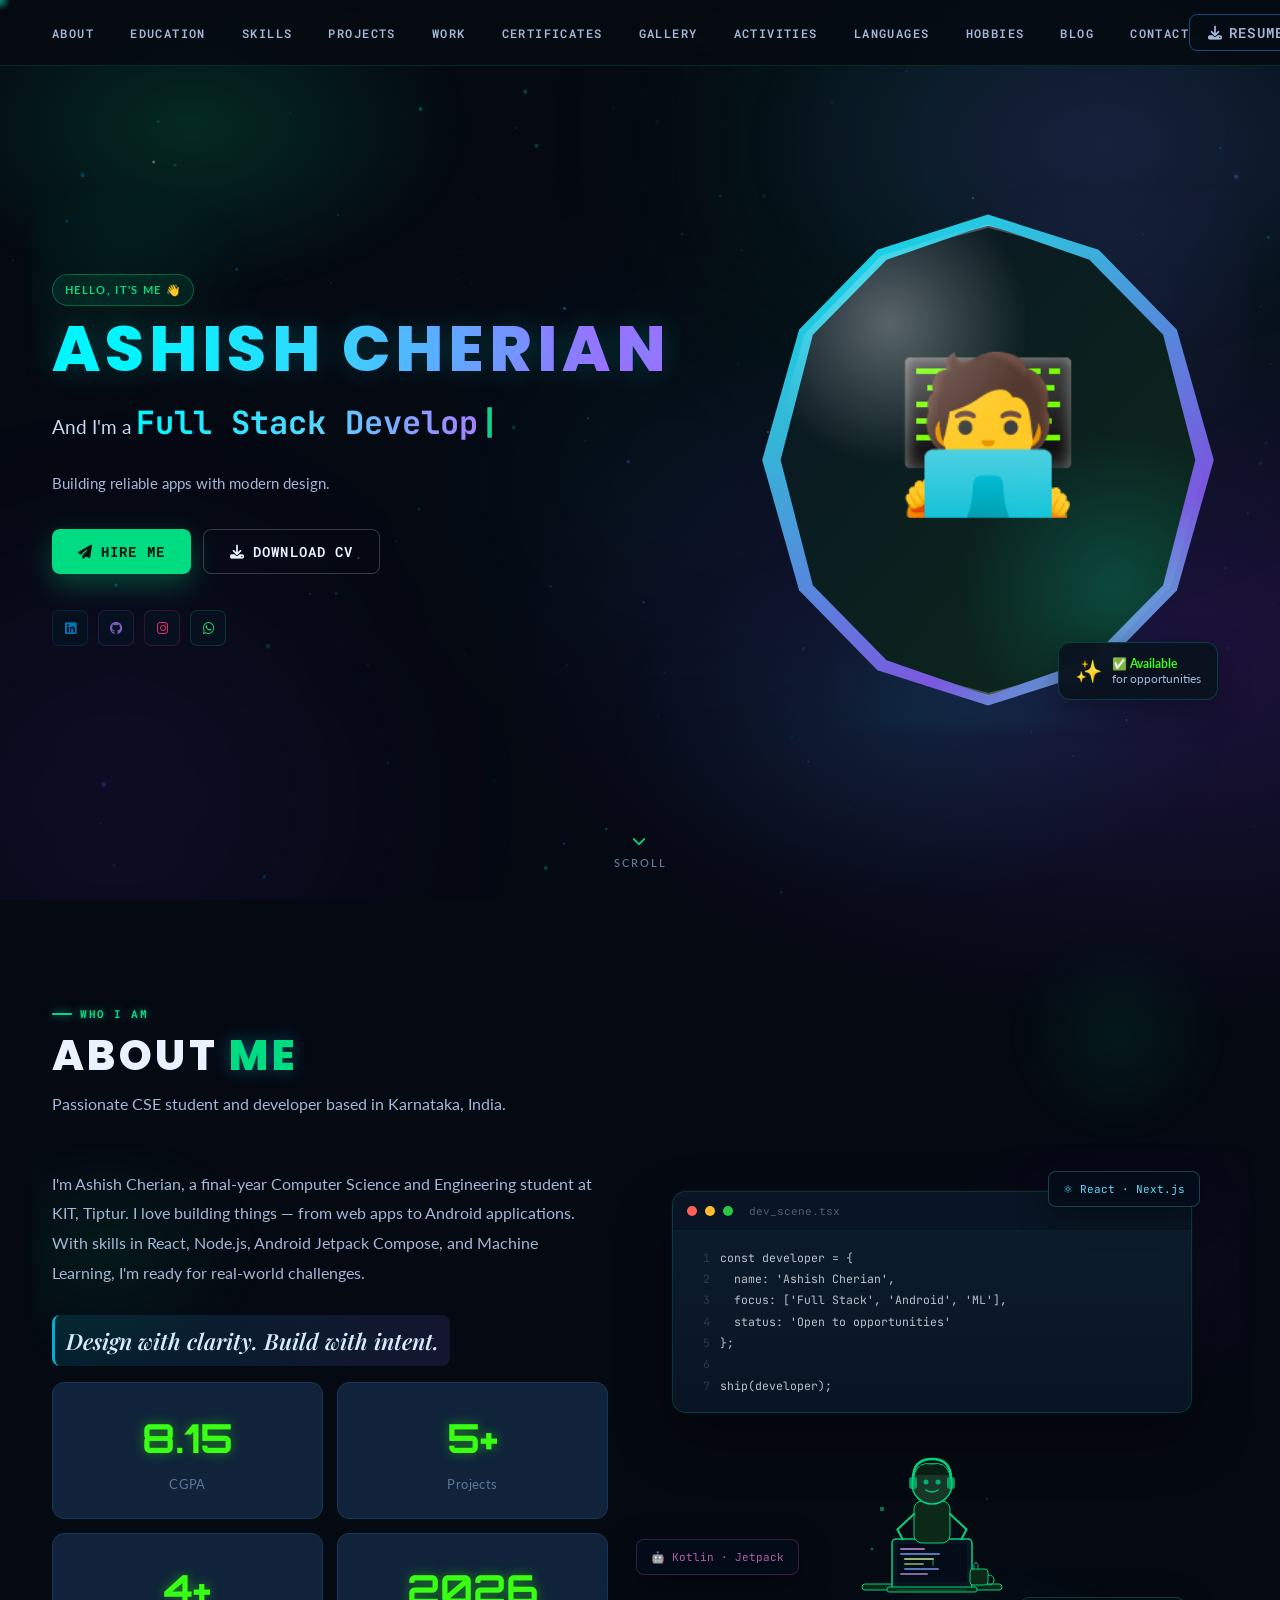
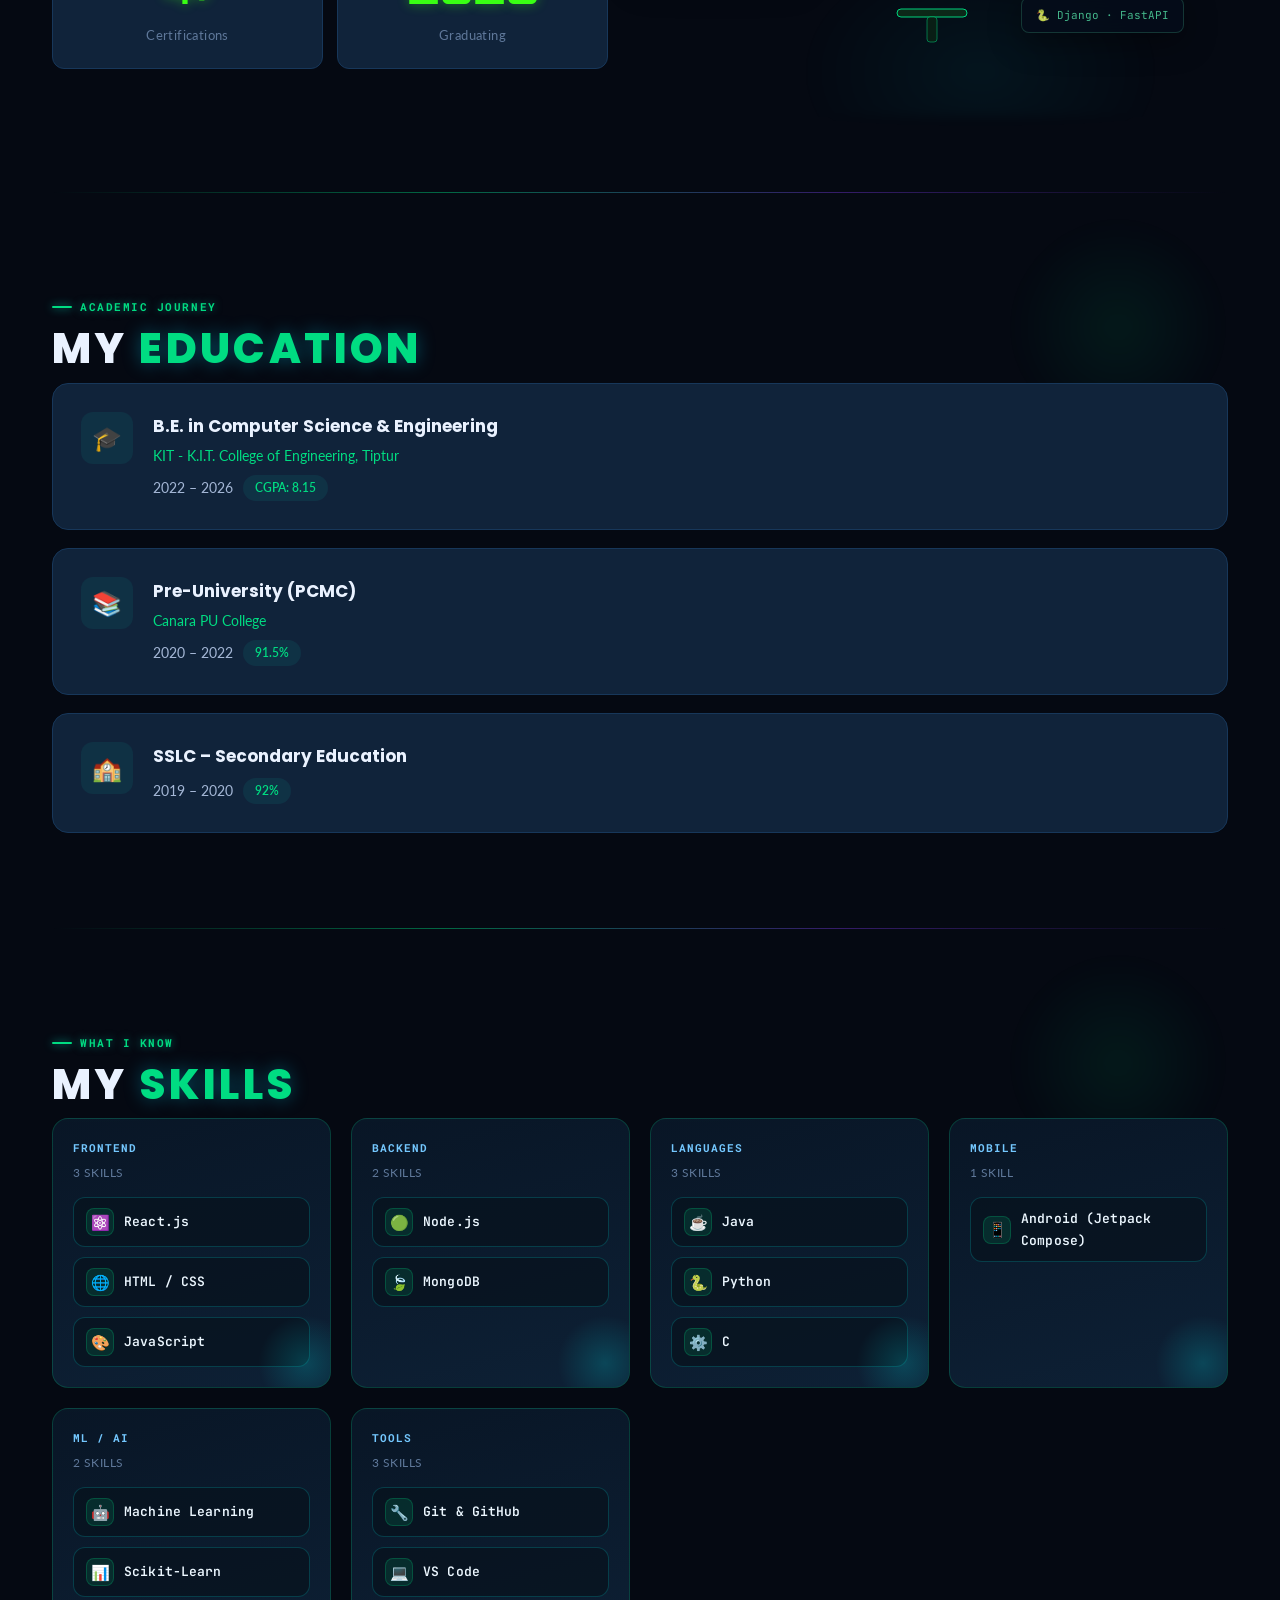
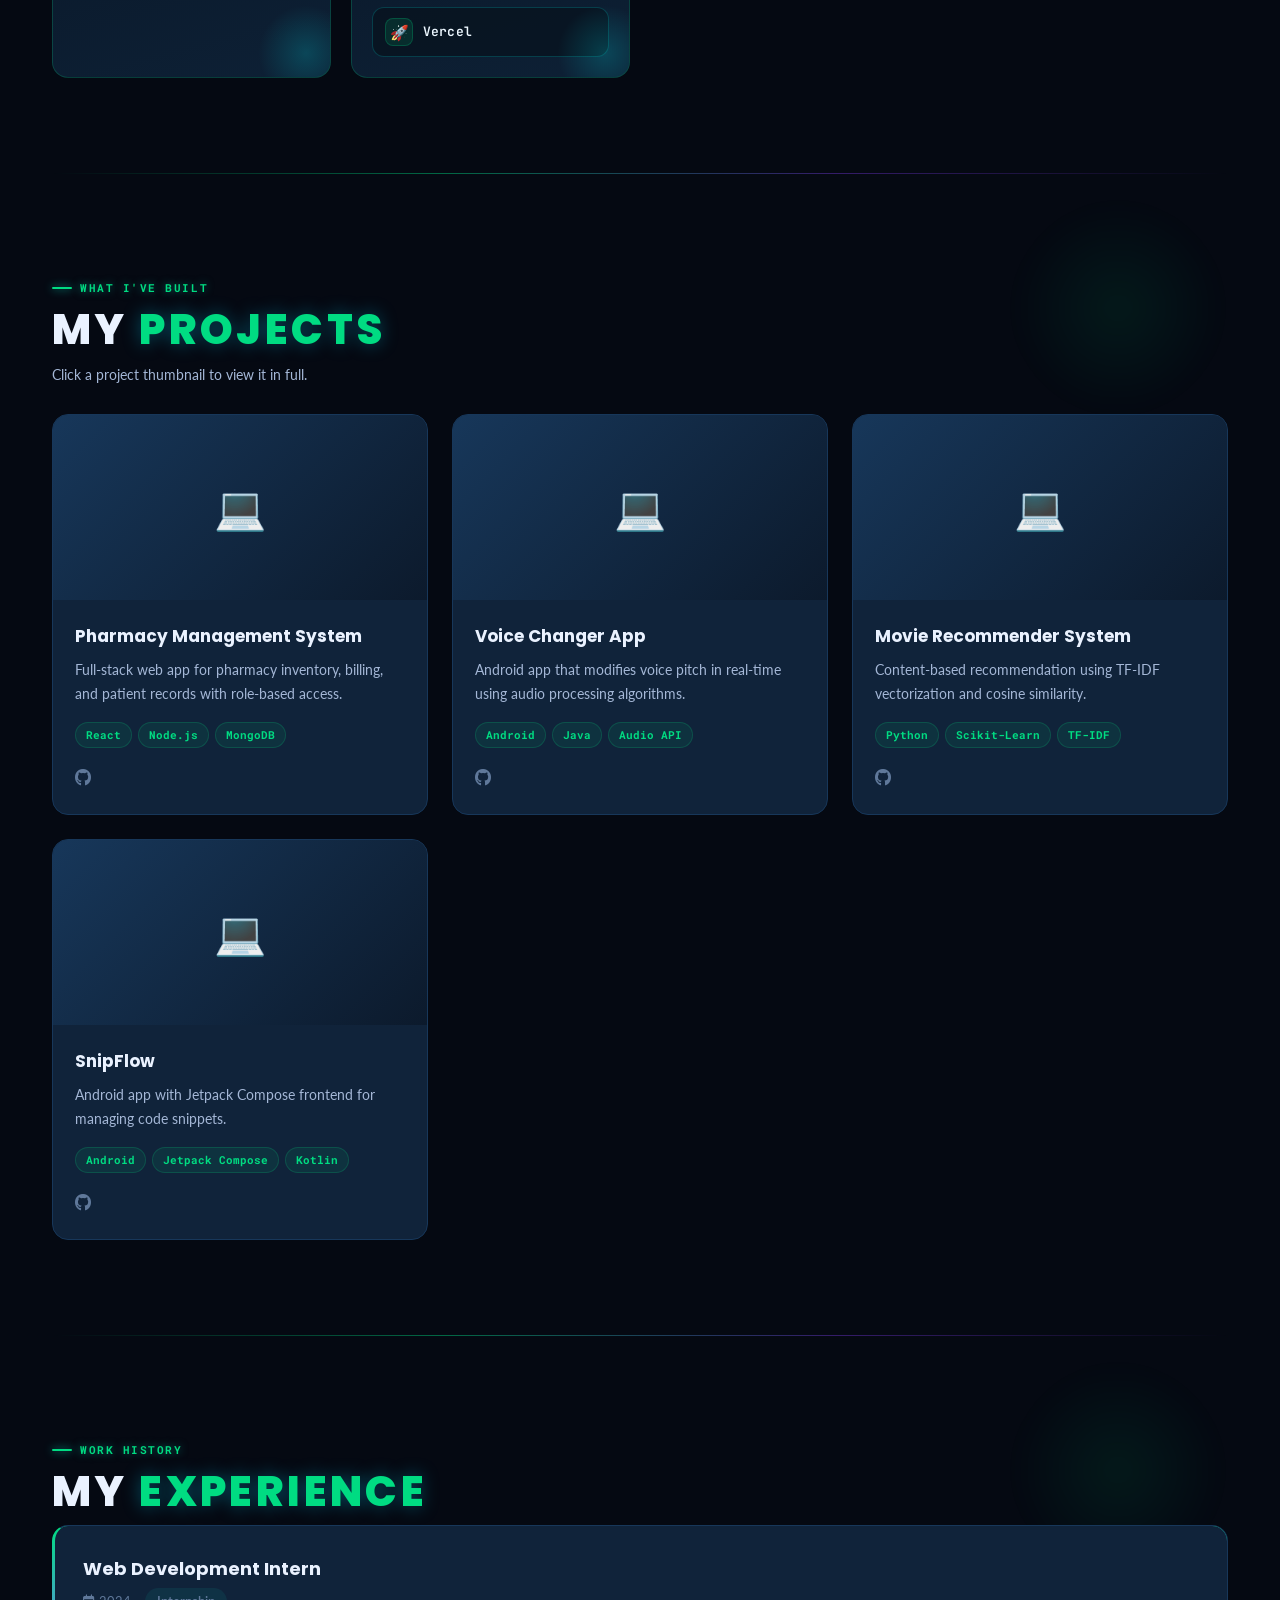
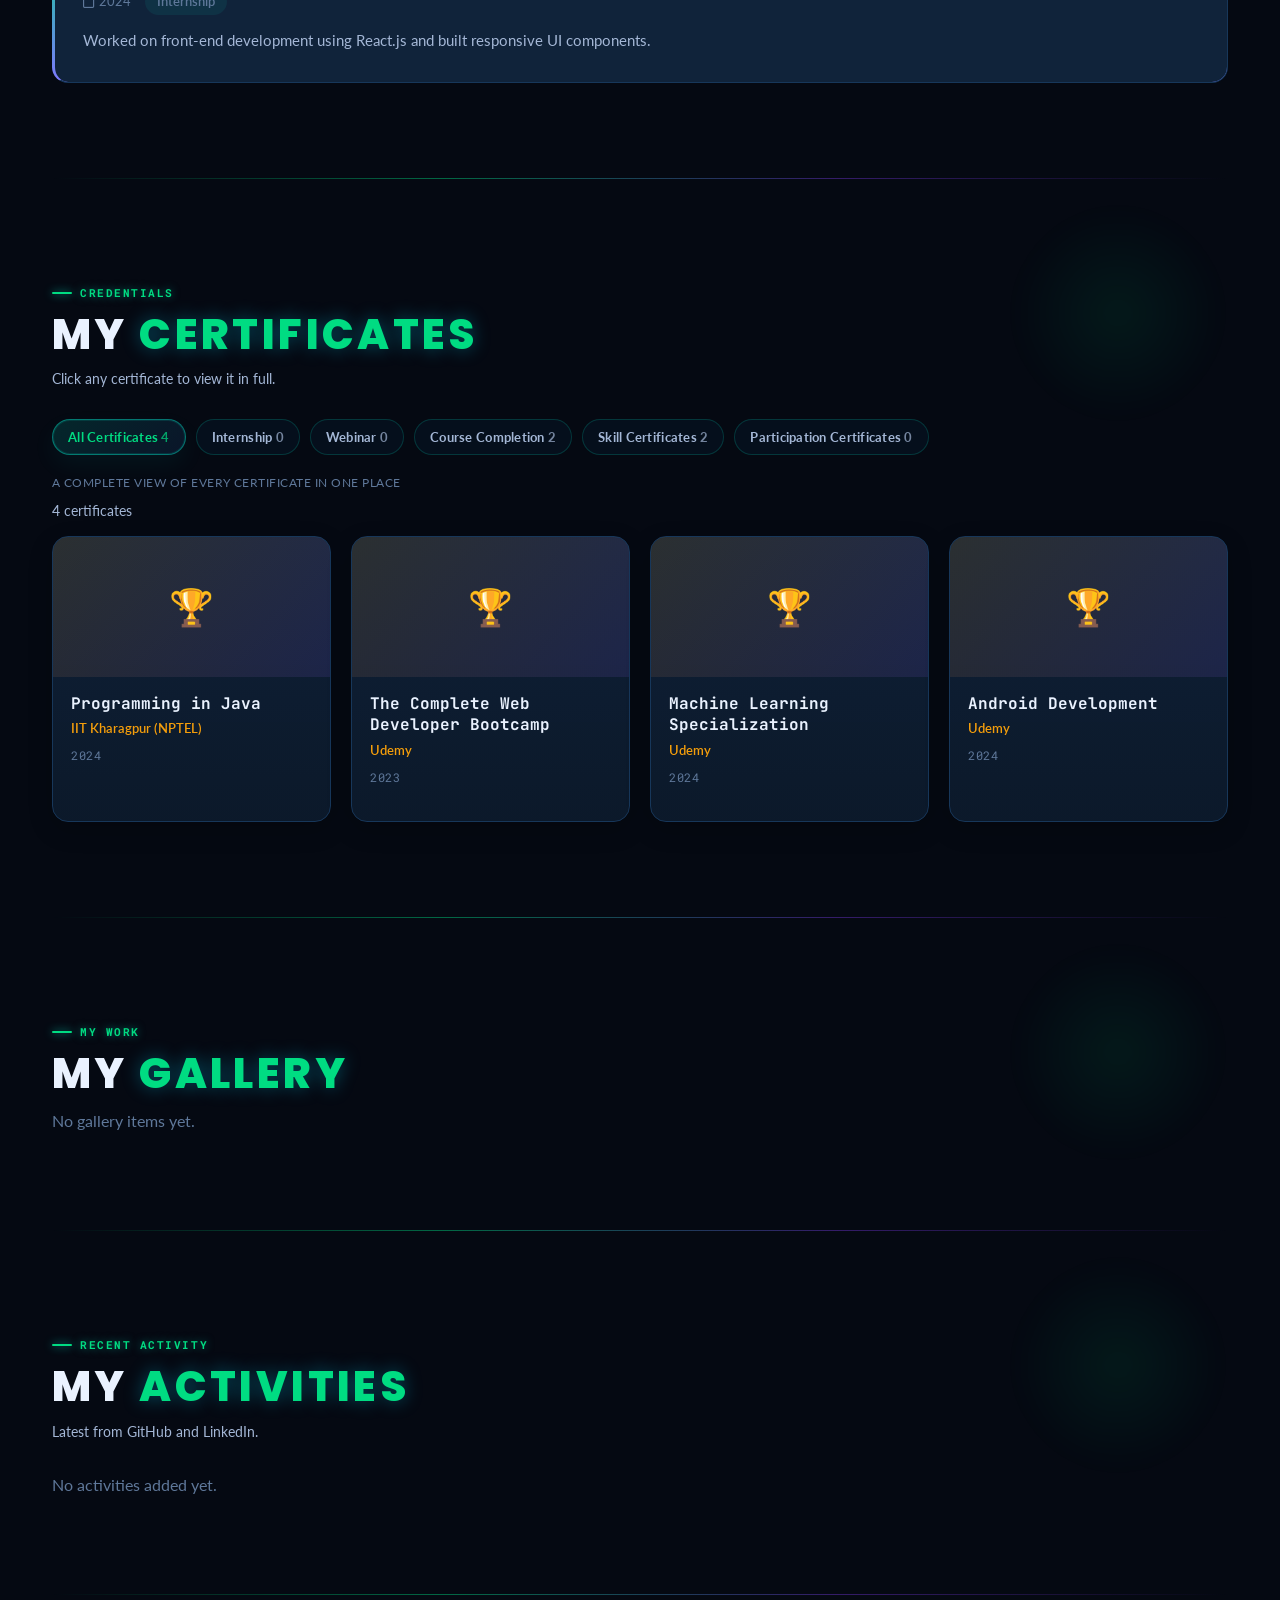
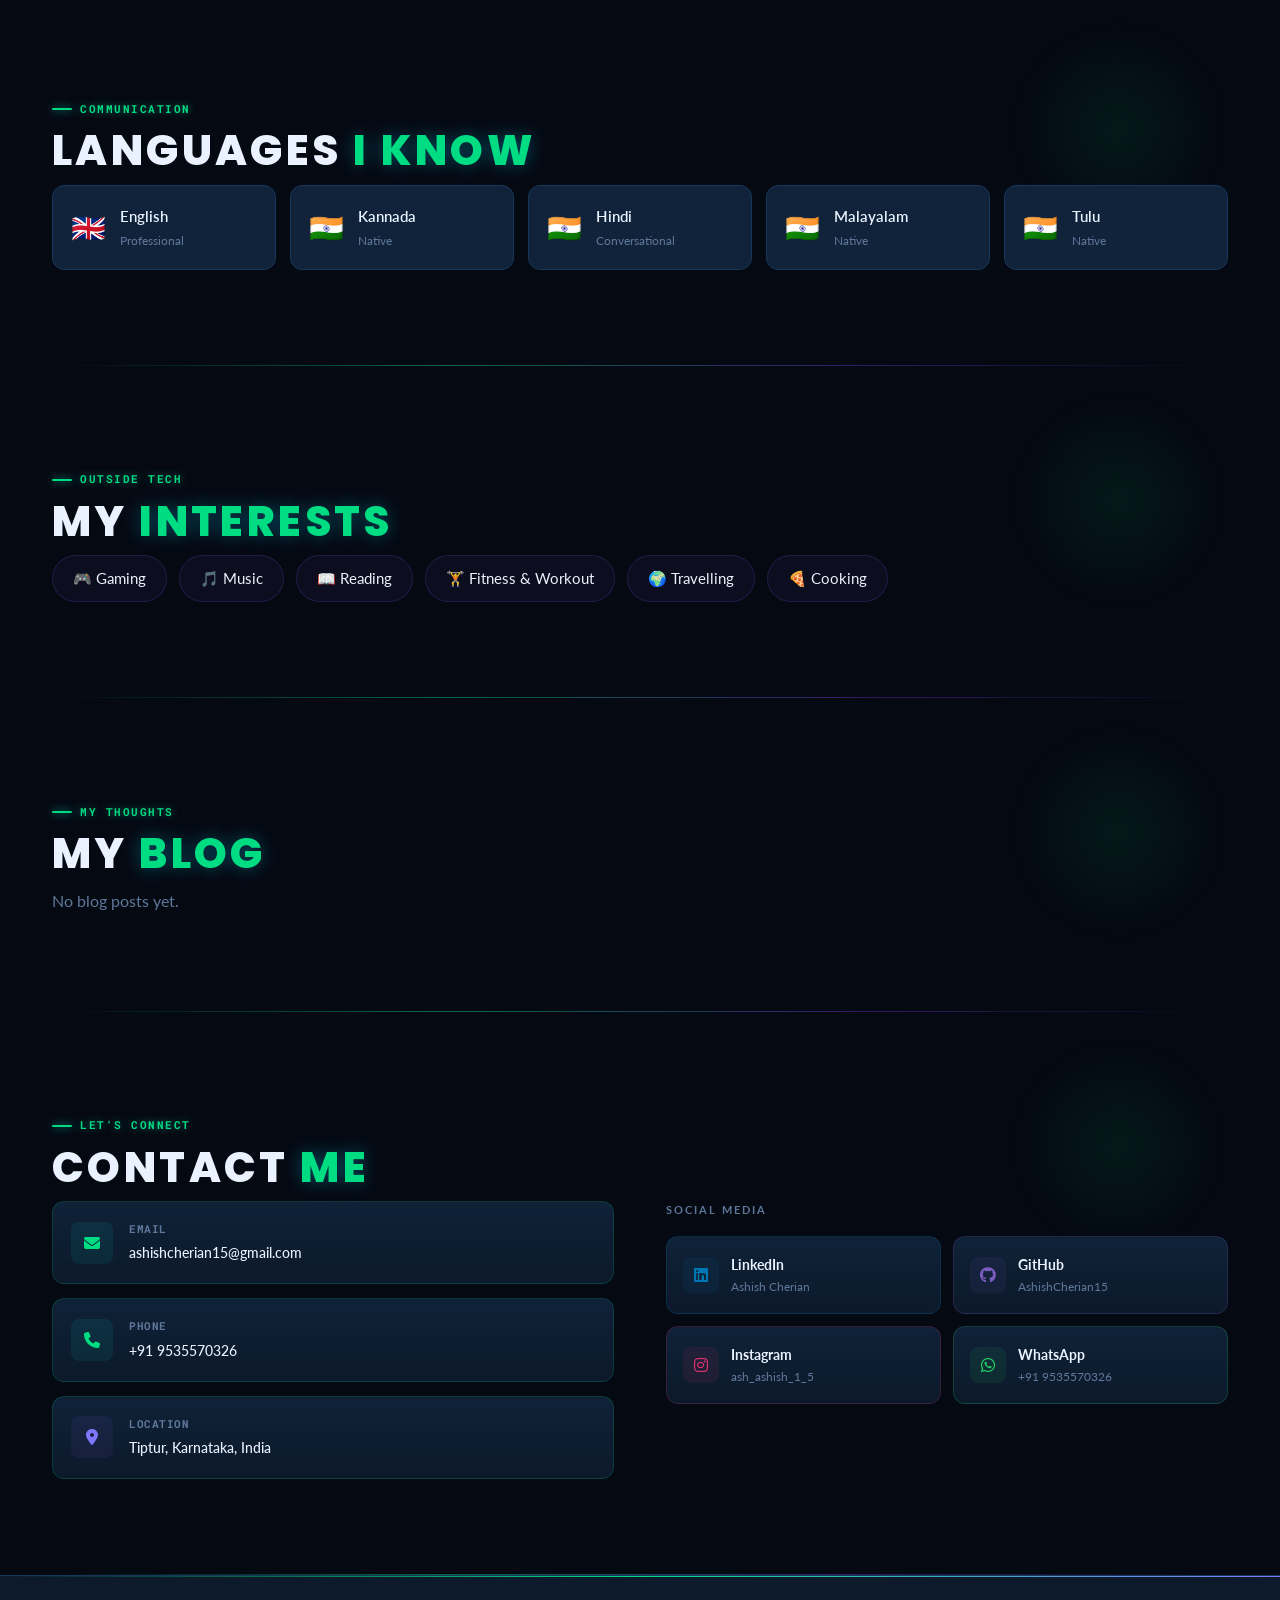
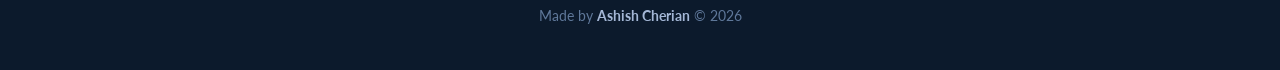
==== commit d7aaa07a: "Harden runtime reliability for network and Supabase" ====
--- a/index.html
+++ b/index.html
@@ -13,12 +13,41 @@
   'sb_publishable_4gVgH9SMqhRa8wQjtXHtOA_AHaibHcH'
 );
 const BUCKET = 'portfolio';
+const NET_RETRIES = 2;
+
+function errText(err, fallback='Unexpected error'){
+  if(!err) return fallback;
+  if(typeof err==='string') return err;
+  return err.message || err.error_description || err.details || fallback;
+}
+function isNetworkIssue(err){
+  const txt=errText(err,'').toLowerCase();
+  return txt.includes('network') || txt.includes('fetch') || txt.includes('timeout') || txt.includes('failed to fetch');
+}
+function delay(ms){ return new Promise(resolve=>setTimeout(resolve, ms)); }
+async function withRetry(task,{retries=NET_RETRIES,label='Request'}={}){
+  let lastErr;
+  for(let i=0;i<=retries;i++){
+    try { return await task(); }
+    catch(err){
+      lastErr=err;
+      const shouldRetry=i<retries && isNetworkIssue(err);
+      if(!shouldRetry) break;
+      await delay(350*(i+1));
+    }
+  }
+  throw new Error(`${label}: ${errText(lastErr)}`);
+}
+
 async function supaUpload(path, file){
-  const { error } = await _supa.storage.from(BUCKET).upload(path, file, {upsert:true});
-  if(error) throw new Error(error.message);
-  const { data, error: signErr } = await _supa.storage.from(BUCKET).createSignedUrl(path, 60*60*24*365);
-  if(signErr) throw new Error(signErr.message);
-  return data.signedUrl;
+  if(!navigator.onLine) throw new Error('You are offline. Reconnect and retry upload.');
+  return withRetry(async()=>{
+    const { error } = await _supa.storage.from(BUCKET).upload(path, file, {upsert:true});
+    if(error) throw error;
+    const { data, error: signErr } = await _supa.storage.from(BUCKET).createSignedUrl(path, 60*60*24*365);
+    if(signErr) throw signErr;
+    return data?.signedUrl || '';
+  },{label:'Upload failed'});
 }
 </script>
 <style>
@@ -2153,6 +2182,7 @@
 let _eid = null, _etyp = null;
 let VIS_DRAFT = null;
 const ADMIN_ROUTE = 'crm-studio-24h';
+let RUNTIME_HEALTH_DONE = false;
 
 function esc(v){
   return String(v??'').replace(/&/g,'&amp;').replace(/</g,'&lt;').replace(/>/g,'&gt;').replace(/"/g,'&quot;').replace(/'/g,'&#39;');
@@ -2298,9 +2328,24 @@
   }
 }
 
+async function runRuntimeHealthChecks(){
+  if(RUNTIME_HEALTH_DONE) return;
+  RUNTIME_HEALTH_DONE=true;
+  try {
+    const tableCheck=await _supa.from('portfolio').select('id').limit(1);
+    if(tableCheck?.error) throw tableCheck.error;
+    const bucketCheck=await _supa.storage.from(BUCKET).list('',{limit:1});
+    if(bucketCheck?.error) throw bucketCheck.error;
+    updateSaveStatus('Live Save Enabled');
+  } catch(e){
+    updateSaveStatus('Error');
+    showToast('Supabase configuration issue: '+errText(e),'error');
+  }
+}
+
 async function loadData(){
   try {
-    const{data,error}=await _supa.from('portfolio').select('data').eq('id',1).single();
+    const{data,error}=await withRetry(()=>_supa.from('portfolio').select('data').eq('id',1).single(),{label:'Data load failed'});
     if(error) throw error;
     if(data?.data) D=deepMerge(JSON.parse(JSON.stringify(DEFS)),data.data);
     normalizeMediaData();
@@ -2309,21 +2354,32 @@
     console.warn('Supabase load failed, using defaults:',e);
     D=JSON.parse(JSON.stringify(DEFS));
     normalizeMaintenanceWindow();
+    const msg=errText(e);
+    if(msg.toLowerCase().includes('permission')||msg.toLowerCase().includes('row-level')) showToast('Supabase permissions blocked data load. Using defaults.','error');
+    else if(!navigator.onLine) showToast('Offline mode: using default local data.','info');
+    else showToast('Could not load cloud data, using defaults.','info');
   }
 }
 async function saveData(silent){
+  if(!navigator.onLine){
+    updateSaveStatus('Offline');
+    if(!silent) showToast('Offline: reconnect to save changes.','error');
+    return false;
+  }
   updateSaveStatus('Saving');
   try {
-    const{error}=await _supa.from('portfolio').upsert({id:1,data:D});
+    const{error}=await withRetry(()=>_supa.from('portfolio').upsert({id:1,data:D}),{label:'Save failed'});
     if(error) throw error;
     const adminOpen=document.getElementById('adminPanel')?.classList.contains('on');
     if(!adminOpen){ renderAll(); setTimeout(()=>{reobserve();},80); }
     updateSaveStatus('Saved');
     setTimeout(()=>{ if(document.querySelector('.adm-status-pill')?.textContent.startsWith('Saved')) updateSaveStatus('Live Save Enabled'); },1800);
     if(!silent) showToast('Saved!','success');
+    return true;
   } catch(e){
     updateSaveStatus('Error');
-    showToast('Save failed: '+e.message,'error');
+    showToast(errText(e,'Save failed'),'error');
+    return false;
   }
 }
 
@@ -2344,17 +2400,28 @@
 async function importPortfolio(inp){
   const f=inp?.files?.[0]; if(!f) return;
   try {
+    if(f.size>5*1024*1024) throw new Error('Backup file is too large (max 5MB).');
     const raw=await f.text();
+    if(raw.length>6*1024*1024) throw new Error('Backup content is too large.');
     const parsed=JSON.parse(raw);
+    if(!parsed || typeof parsed!=='object' || Array.isArray(parsed)) throw new Error('Backup must be a JSON object.');
+    const arrayKeys=['education','skills','projects','experience','certificates','gallery','activities','languages','hobbies','blog','social'];
+    for(const key of arrayKeys){
+      if(key in parsed && !Array.isArray(parsed[key])) throw new Error(`Invalid backup: ${key} must be an array.`);
+    }
+    if('profile' in parsed && (typeof parsed.profile!=='object' || Array.isArray(parsed.profile))) throw new Error('Invalid backup: profile must be an object.');
+    if('contact' in parsed && (typeof parsed.contact!=='object' || Array.isArray(parsed.contact))) throw new Error('Invalid backup: contact must be an object.');
+    if('maintenance' in parsed && (typeof parsed.maintenance!=='object' || Array.isArray(parsed.maintenance))) throw new Error('Invalid backup: maintenance must be an object.');
     D=deepMerge(JSON.parse(JSON.stringify(DEFS)),parsed);
     normalizeMediaData();
     normalizeMaintenanceWindow();
-    await saveData(true);
+    const ok=await saveData(true);
+    if(!ok) throw new Error('Backup imported locally, but cloud save failed.');
     renderAll();
     fillAdminForms();
     showToast('Backup imported','success');
   } catch(e){
-    showToast('Import failed: '+e.message,'error');
+    showToast('Import failed: '+errText(e),'error');
   } finally {
     inp.value='';
   }
@@ -2936,6 +3003,7 @@
   document.getElementById('pubView').style.display='none';
   document.getElementById('nav').style.display='none';
   document.body.classList.remove('admin-live-preview');
+  runRuntimeHealthChecks();
   checkMaintenance(); fillAdminForms(); renderAdminAll();
 }
 function goPreview(){
@@ -3164,6 +3232,7 @@
 function saveGHUser(){ D.github.ghUser2=document.getElementById('ghUser2').value.trim(); saveData(true); renderActivities(); showToast("GitHub username saved!","success"); }
 async function uploadResume(input){
   const f=input.files[0]; if(!f) return;
+  if(!navigator.onLine){ showToast('You are offline. Resume upload requires internet.','error'); return; }
   if(f.size>20*1024*1024){showToast("File too large (max 20MB)","error");document.getElementById('resumeErr').style.display='block';return;}
   document.getElementById('resumeErr').style.display='none';
   document.getElementById('resumeStatus').textContent='⏳ Uploading...';
@@ -3173,8 +3242,8 @@
     setResumePreview(url);
     document.getElementById('resumeStatus').textContent='✅ Uploaded: '+f.name;
     document.getElementById('resumeLastUpdated').textContent='Last updated: '+D.resume.lastUpdated;
-    saveData();
-  } catch(e){ document.getElementById('resumeErr').style.display='block'; document.getElementById('resumeStatus').textContent=''; showToast("Upload failed: "+e.message,"error"); }
+    await saveData();
+  } catch(e){ document.getElementById('resumeErr').style.display='block'; document.getElementById('resumeStatus').textContent=''; showToast("Upload failed: "+errText(e),"error"); }
 }
 function saveResumeUrl(){
   const url=document.getElementById('resumeUrl').value.trim();
@@ -3224,7 +3293,17 @@
   rdz.addEventListener('drop',e=>{
     e.preventDefault();rdz.classList.remove('drag-over');
     const f=e.dataTransfer.files[0];
-    if(f){const inp=document.getElementById('resumeInput');const dt=new DataTransfer();dt.items.add(f);inp.files=dt.files;uploadResume(inp);}
+    if(f){
+      const inp=document.getElementById('resumeInput');
+      try {
+        const dt=new DataTransfer();
+        dt.items.add(f);
+        inp.files=dt.files;
+        uploadResume(inp);
+      } catch(_){
+        showToast('Drag-drop is limited in this browser. Please click to select resume file.','info');
+      }
+    }
   });
 }
 
@@ -3357,7 +3436,8 @@
   const f=inp.files[0]; if(!f) return;
   const errEl=document.getElementById('uerr_'+mId); errEl.style.display='none';
   const prog=document.getElementById('up_'+mId); if(prog) prog.style.display='block';
-  if(f.size>20*1024*1024){errEl.textContent='❌ File too large (max 20MB)';errEl.style.display='block';showToast("File too large","error");return;}
+  if(!navigator.onLine){ if(prog) prog.style.display='none'; errEl.textContent='❌ You are offline. Reconnect and retry.'; errEl.style.display='block'; showToast('Offline upload blocked','error'); return; }
+  if(f.size>20*1024*1024){ if(prog) prog.style.display='none'; errEl.textContent='❌ File too large (max 20MB)';errEl.style.display='block';showToast("File too large","error");return;}
   const isVid=f.type.startsWith('video/'); const isPdf=f.type==='application/pdf';
   showToast("Uploading...","info");
   try {
@@ -3370,7 +3450,7 @@
     else{img.src=src;img.style.display='block';}
     if(prog) prog.style.display='none';
     showToast("Uploaded! Click Save to apply.","success");
-  } catch(e){ if(prog) prog.style.display='none'; errEl.textContent='❌ Upload failed: '+e.message; errEl.style.display='block'; showToast("Upload failed","error"); }
+  } catch(e){ if(prog) prog.style.display='none'; errEl.textContent='❌ Upload failed: '+errText(e); errEl.style.display='block'; showToast("Upload failed","error"); }
 }
 function openModal(tp,ex=null){
   _eid=ex?ex.id:null; _etyp=tp;
@@ -3397,7 +3477,19 @@
     dz.addEventListener('drop',e=>{
       e.preventDefault();dz.classList.remove('drag-over');
       const f=e.dataTransfer.files[0];
-      if(f){const inp=dz.querySelector('input[type=file]');if(inp){const dt=new DataTransfer();dt.items.add(f);inp.files=dt.files;inp.dispatchEvent(new Event('change'));}}
+      if(f){
+        const inp=dz.querySelector('input[type=file]');
+        if(inp){
+          try {
+            const dt=new DataTransfer();
+            dt.items.add(f);
+            inp.files=dt.files;
+            inp.dispatchEvent(new Event('change'));
+          } catch(_){
+            showToast('Drag-drop file assignment is limited in this browser. Please click to upload.','info');
+          }
+        }
+      }
     });
   });
   document.getElementById('modal').classList.add('on');
@@ -3608,6 +3700,14 @@
   if(e.key==='Escape' && document.getElementById('photoEditor').classList.contains('on')) closeAvatarEditor(true);
 });
 window.addEventListener('hashchange',handleSecretAdminRoute);
+window.addEventListener('offline',()=>{
+  updateSaveStatus('Offline');
+  showToast('You are offline. Changes cannot be saved to cloud right now.','error');
+});
+window.addEventListener('online',()=>{
+  updateSaveStatus('Live Save Enabled');
+  showToast('Back online. Cloud save is available again.','success');
+});
 
 window.addEventListener('scroll',()=>{
   const v=D.visibility||{};
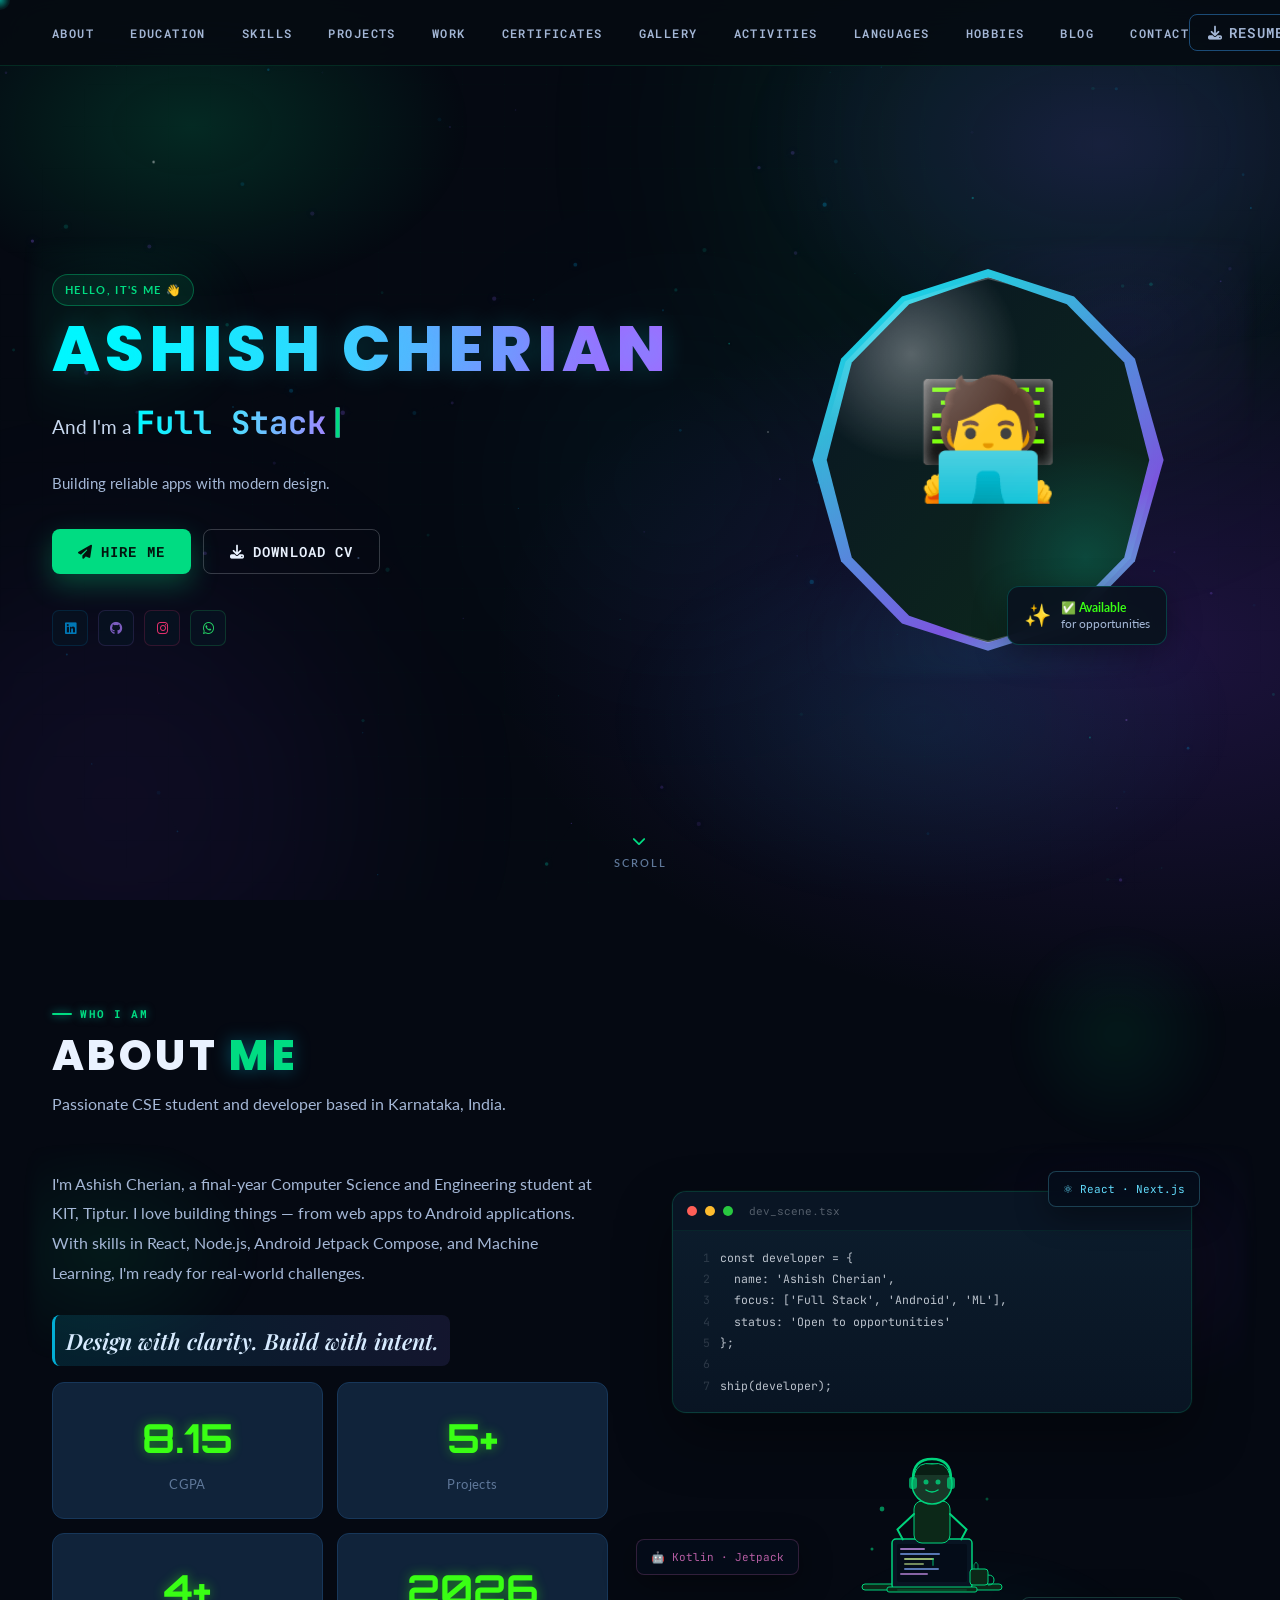
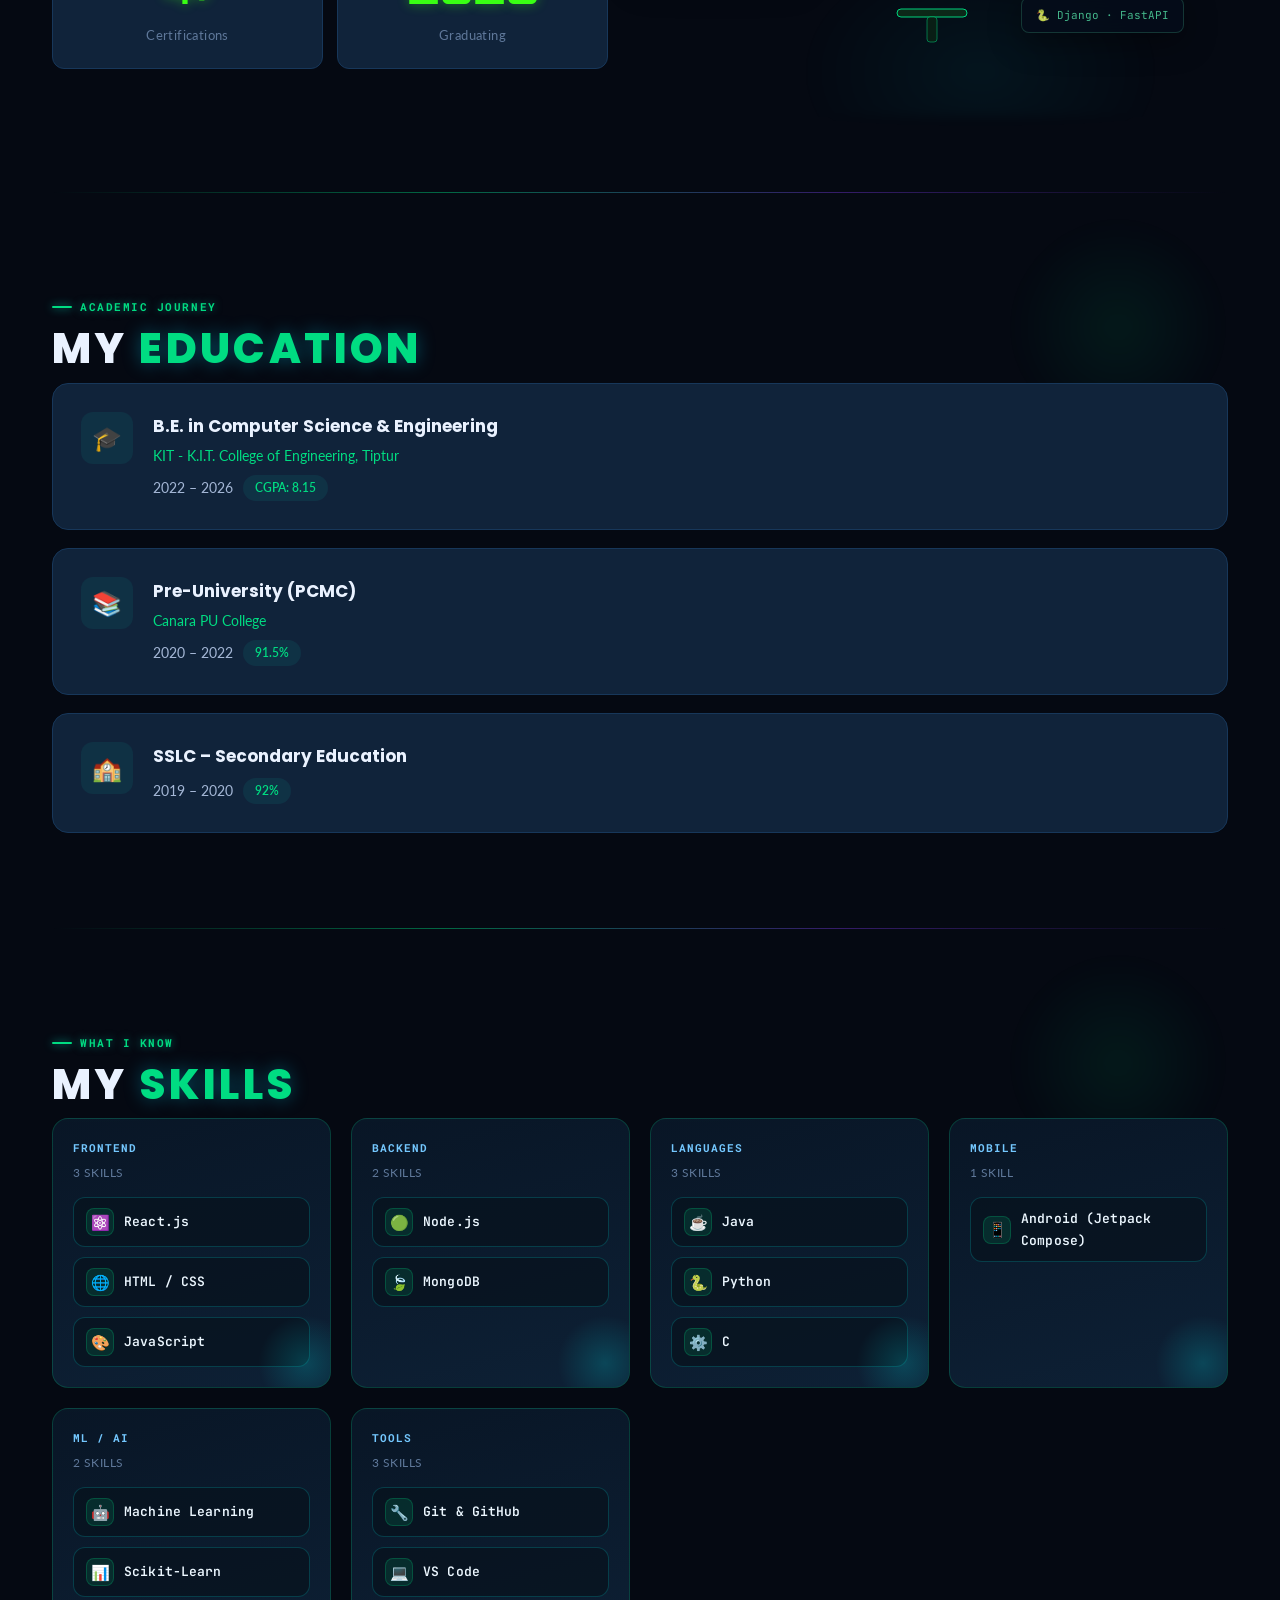
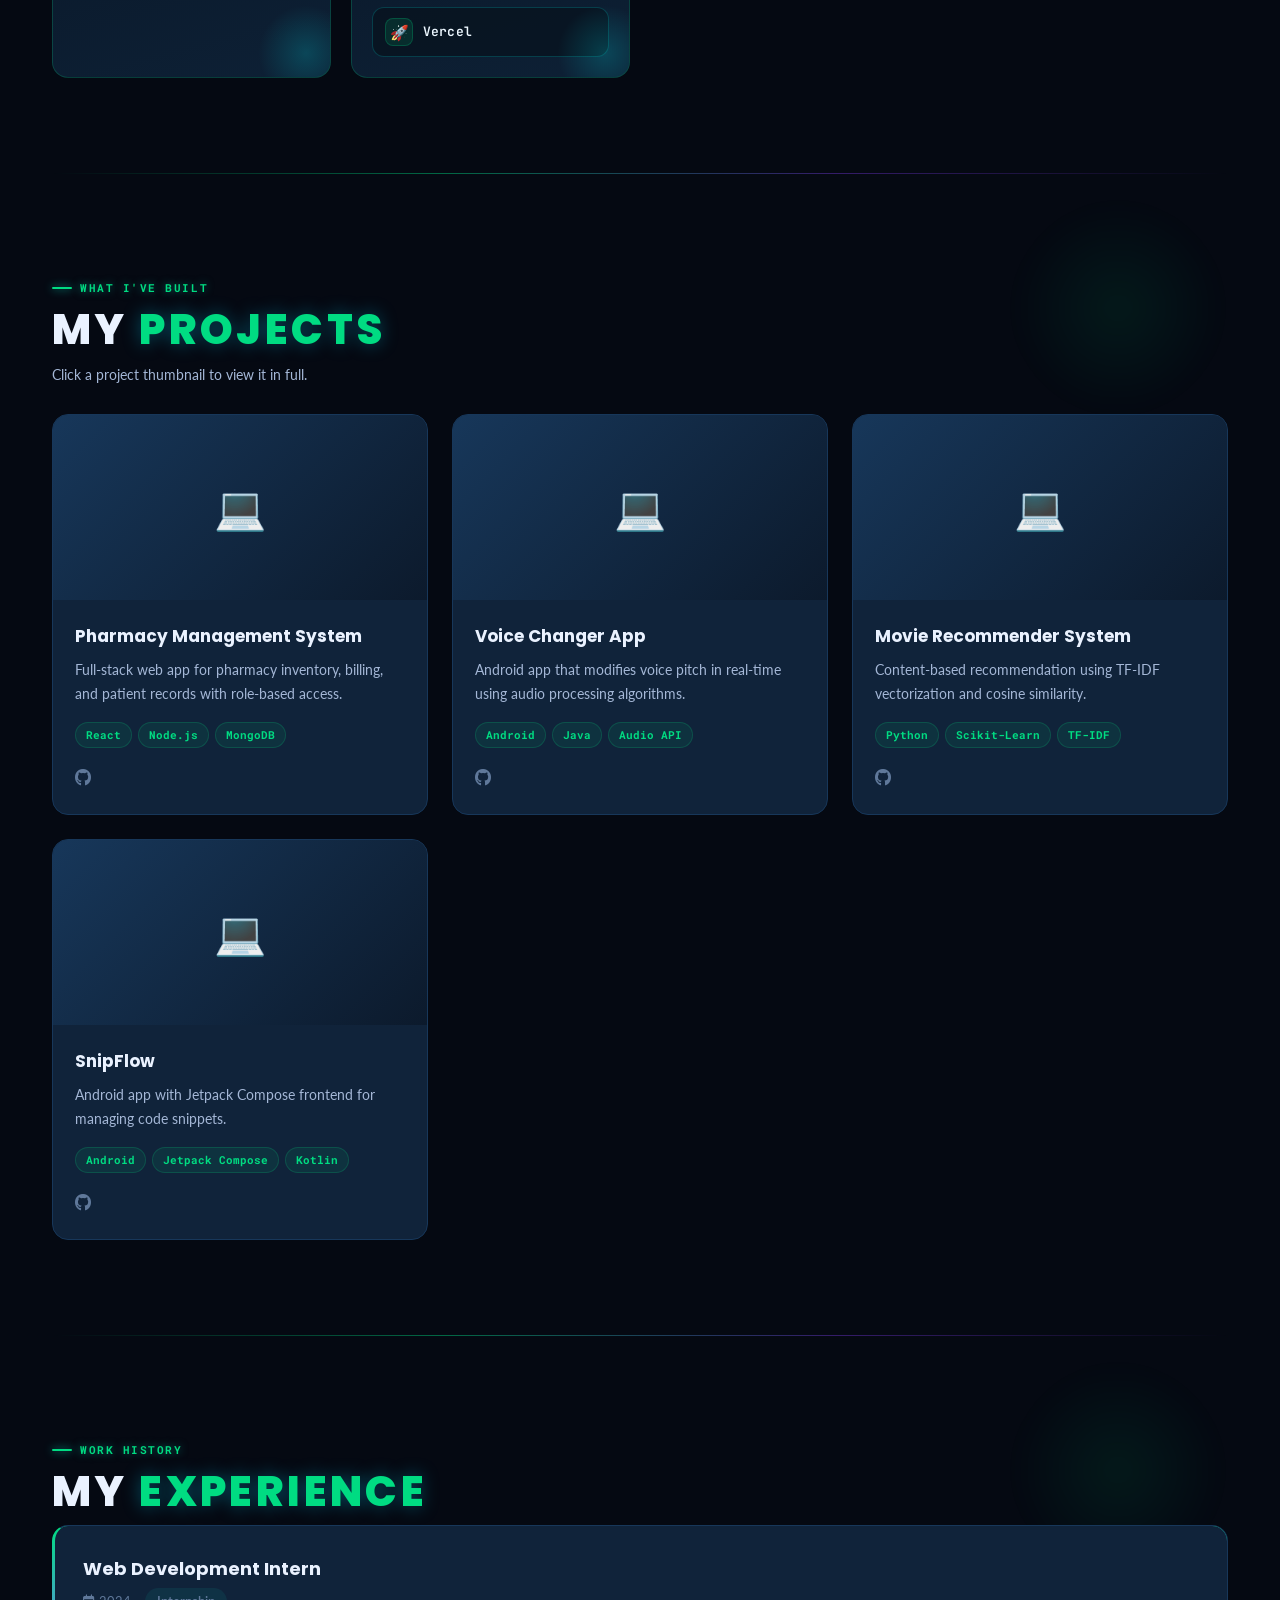
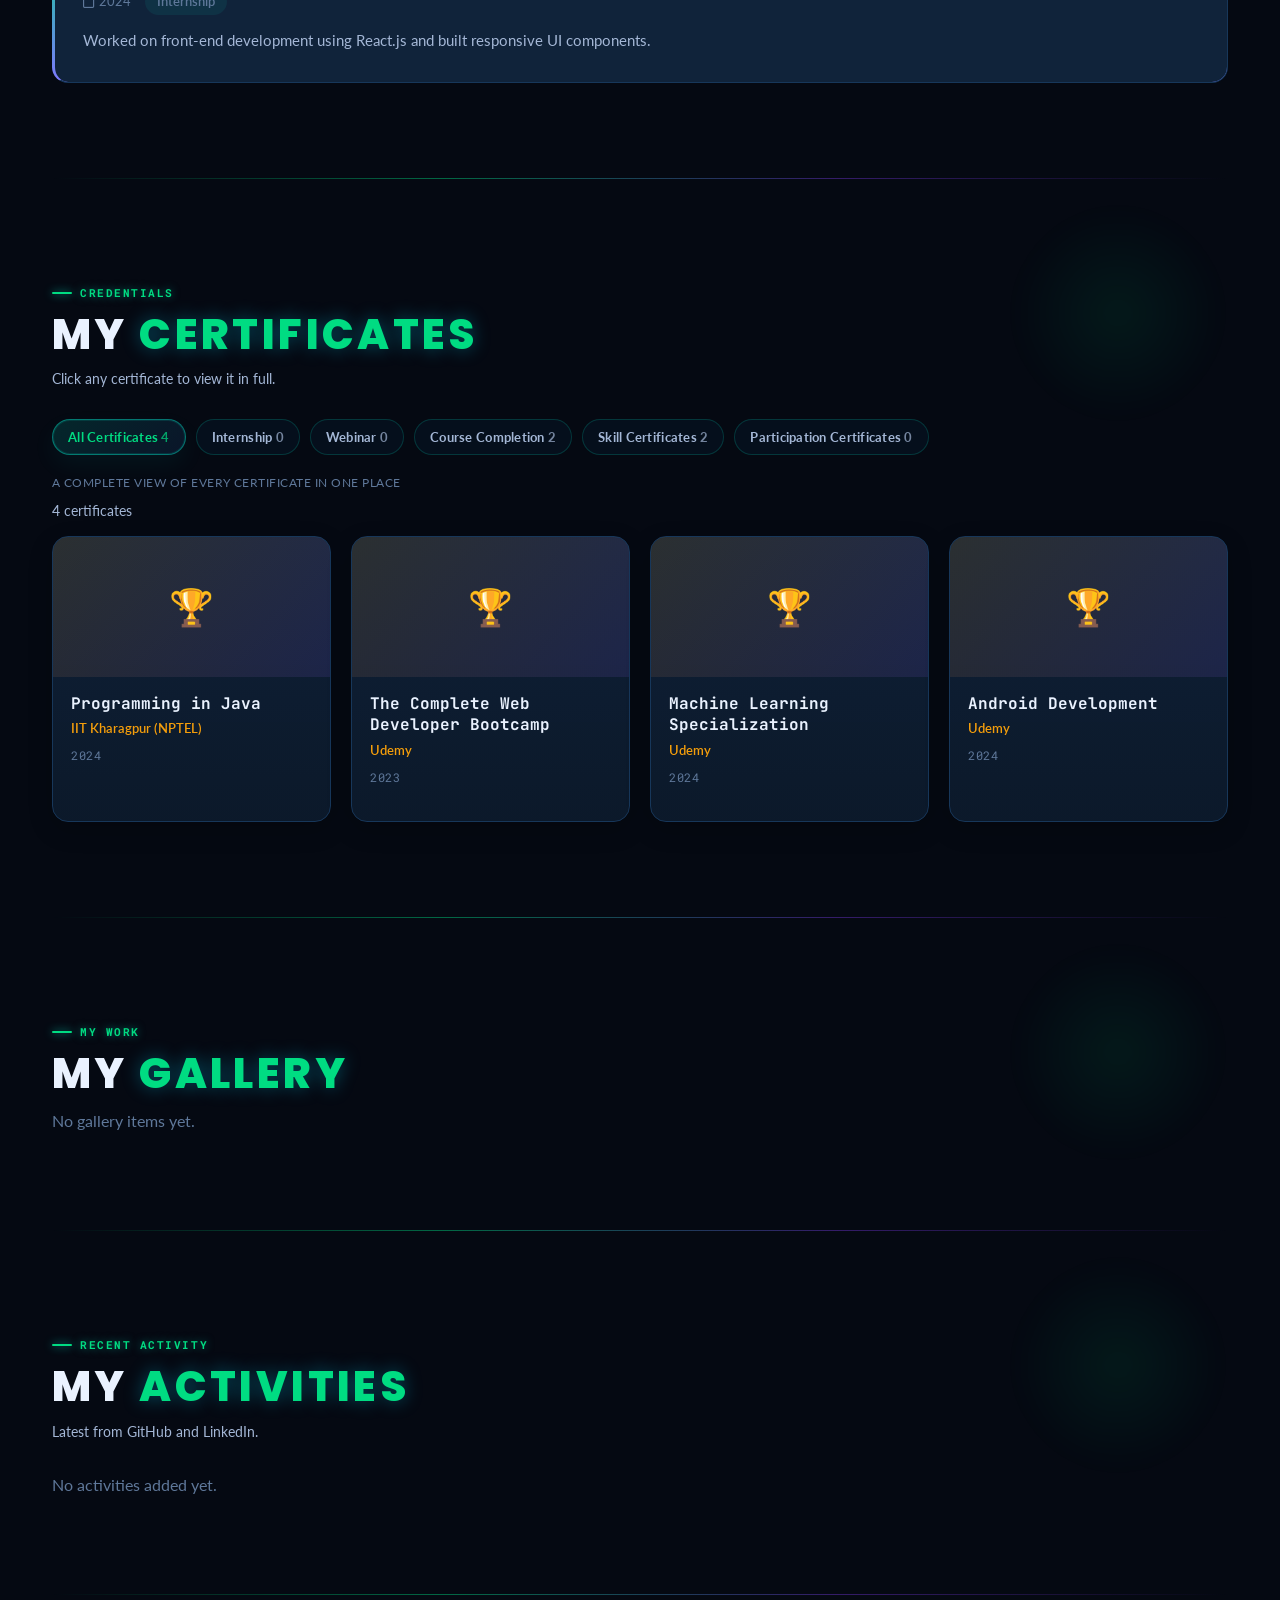
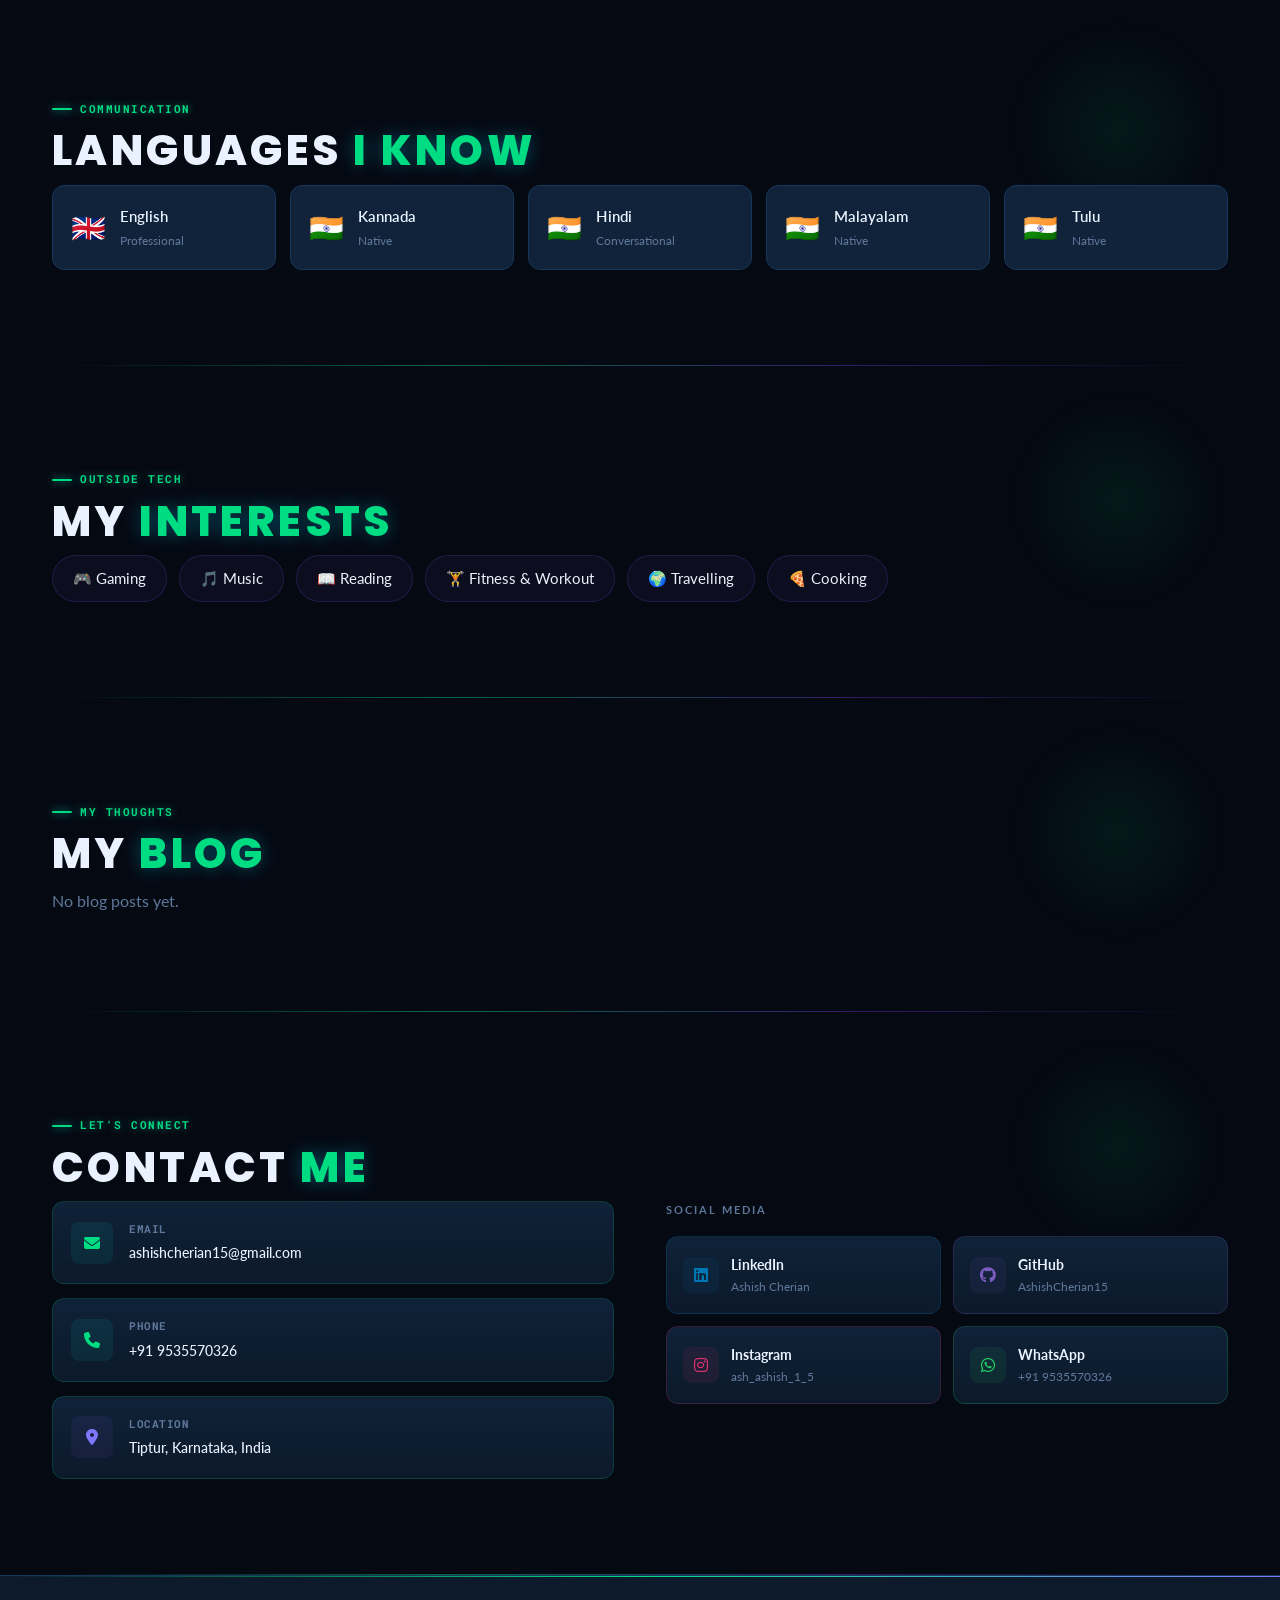
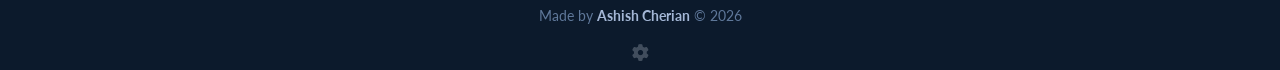
==== commit 10a93ff4: "Shrink hero profile frame" ====
--- a/index.html
+++ b/index.html
@@ -371,7 +371,7 @@
   --shape-line-1: polygon(50% 4%, 71% 11%, 86% 25%, 92% 50%, 86% 75%, 71% 89%, 50% 96%, 29% 89%, 14% 75%, 8% 50%, 14% 25%, 29% 11%);
   --shape-line-2: polygon(50% 5%, 69% 12%, 83% 26%, 89% 50%, 83% 74%, 69% 88%, 50% 95%, 31% 88%, 17% 74%, 11% 50%, 17% 26%, 31% 12%);
   position: relative;
-  width: clamp(280px, 36vw, 560px);
+  width: clamp(240px, 28vw, 430px);
   aspect-ratio: 0.92 / 1;
   display: flex;
   align-items: center;
@@ -441,8 +441,8 @@
   animation: ringRotate 20s linear infinite;
   display: none;
 }
-.hex-ring1 { width: min(96vw, 470px); height: min(96vw, 470px); border: 1px dashed rgba(0,229,200,.22); animation-duration: 20s; }
-.hex-ring2 { width: min(104vw, 520px); height: min(104vw, 520px); border: 1px dashed rgba(139,92,246,.15); animation-duration: 30s; animation-direction: reverse; }
+.hex-ring1 { width: min(88vw, 400px); height: min(88vw, 400px); border: 1px dashed rgba(0,229,200,.22); animation-duration: 20s; }
+.hex-ring2 { width: min(96vw, 440px); height: min(96vw, 440px); border: 1px dashed rgba(139,92,246,.15); animation-duration: 30s; animation-direction: reverse; }
 .hex-badge {
   position: absolute; bottom: 10px; right: 0;
   background: rgba(10,18,30,.95); border: 1px solid rgba(0,229,200,.22);
@@ -1430,11 +1430,11 @@
   .hero-left { text-align: center; }
   .hero-tagline { margin-left: auto; margin-right: auto; }
   .hero-btns, .hero-socials { justify-content: center; }
-  .hex-wrap { width: min(420px, 100%); }
+  .hex-wrap { width: min(360px, 100%); }
   .hex-outer { width: 100%; height: 100%; }
-  .dev-scene { width: min(480px, 100%); }
-  .hex-ring1 { width: min(300px, 100vw); height: min(300px, 100vw); }
-  .hex-ring2 { width: min(340px, 100vw); height: min(340px, 100vw); }
+  .dev-scene { width: min(420px, 100%); }
+  .hex-ring1 { width: min(280px, 100vw); height: min(280px, 100vw); }
+  .hex-ring2 { width: min(320px, 100vw); height: min(320px, 100vw); }
   .about-grid { grid-template-columns: 1fr; gap: 36px; }
   .contact-grid { grid-template-columns: 1fr; gap: 36px; }
   .proj-grid { grid-template-columns: repeat(auto-fill, minmax(280px,1fr)); }
@@ -1481,7 +1481,7 @@
 }
 @media (max-width: 480px) {
   .hero-name { font-size: 3rem !important; letter-spacing: .05em !important; }
-  .hex-wrap { width: min(320px, 100%); }
+  .hex-wrap { width: min(280px, 100%); }
   .hex-outer { width: 100%; height: 100%; }
   .hex-ring1, .hex-ring2 { display:none; }
   .photo-editor-grid { grid-template-columns: 1fr; }
@@ -1743,6 +1743,7 @@
   <div class="foot-inner">
     <p class="foot-text">Made by <strong>Ashish Cherian</strong> © 2026</p>
   </div>
+  <button class="footer-admin-gear" type="button" aria-label="Admin login" title="Admin login" onclick="showLogin()"><i class="fas fa-cog"></i></button>
 </footer>
 </div><!-- /pubView -->
 
